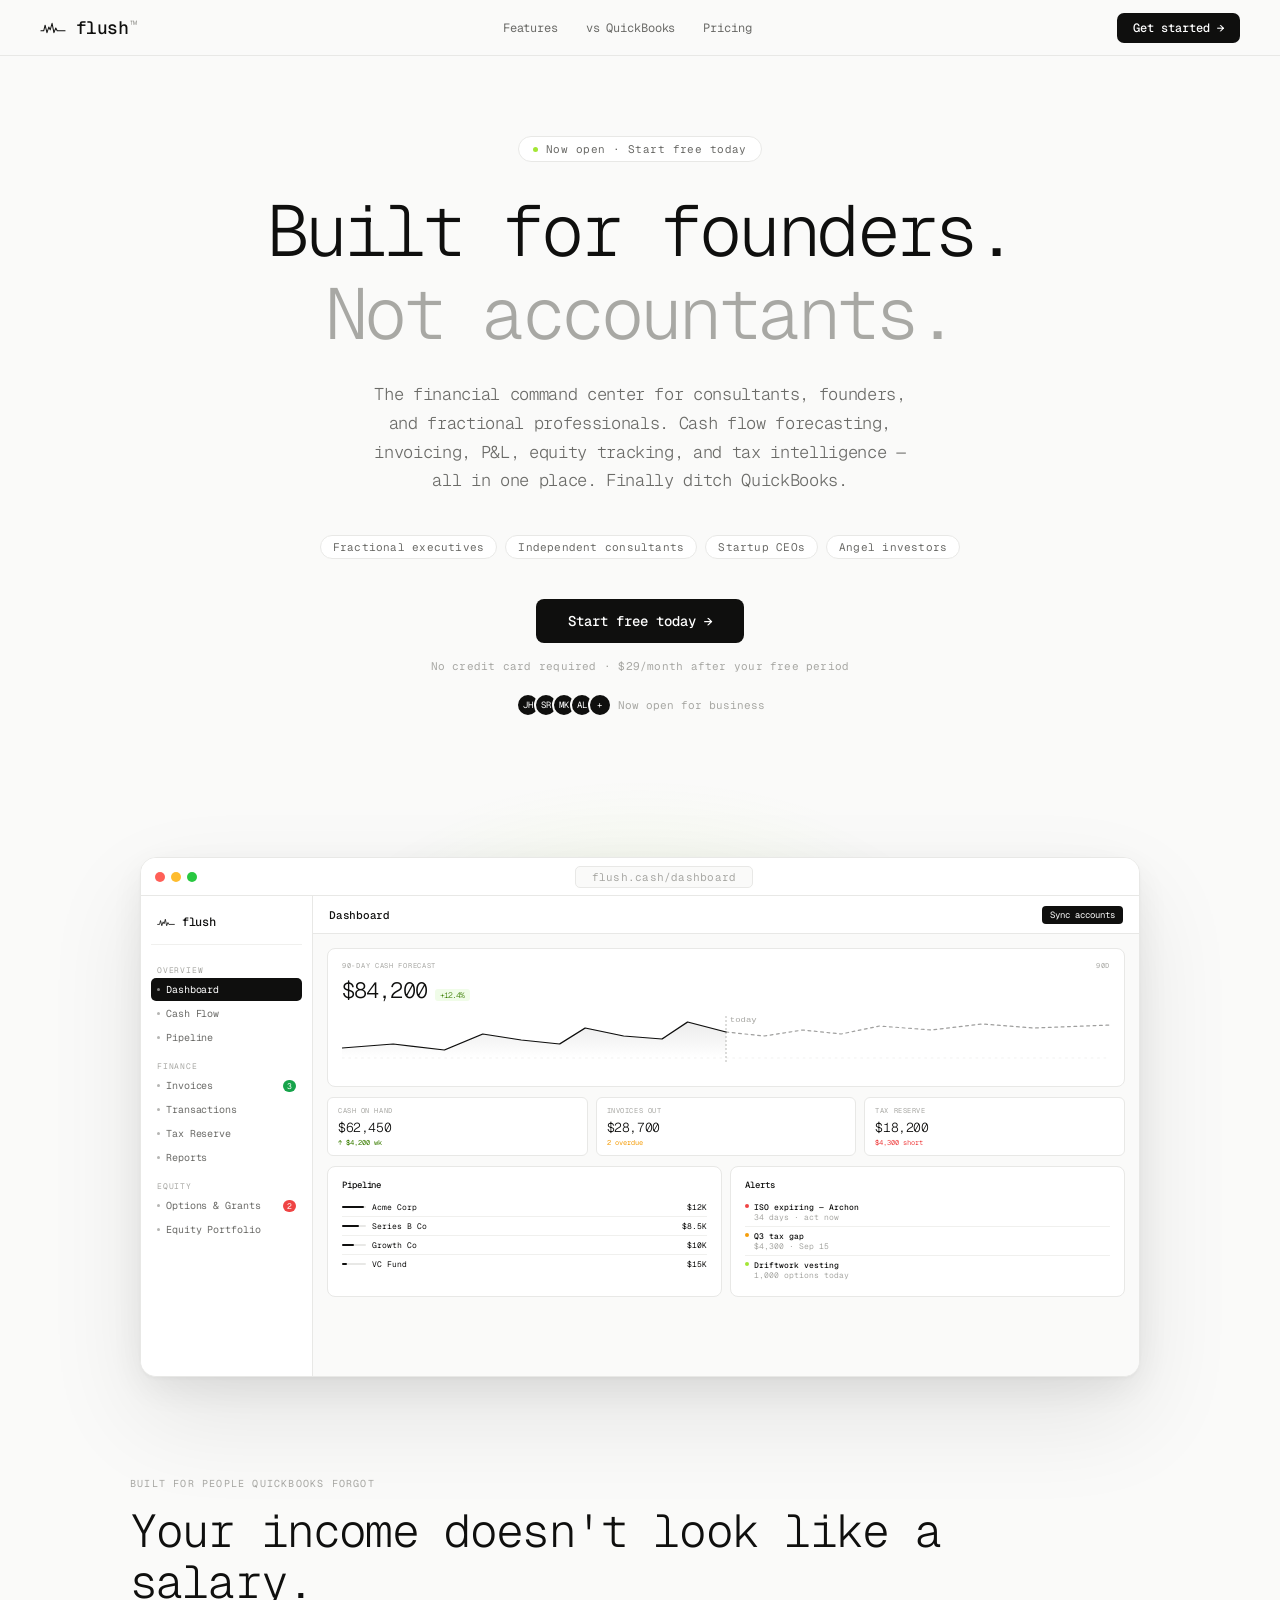
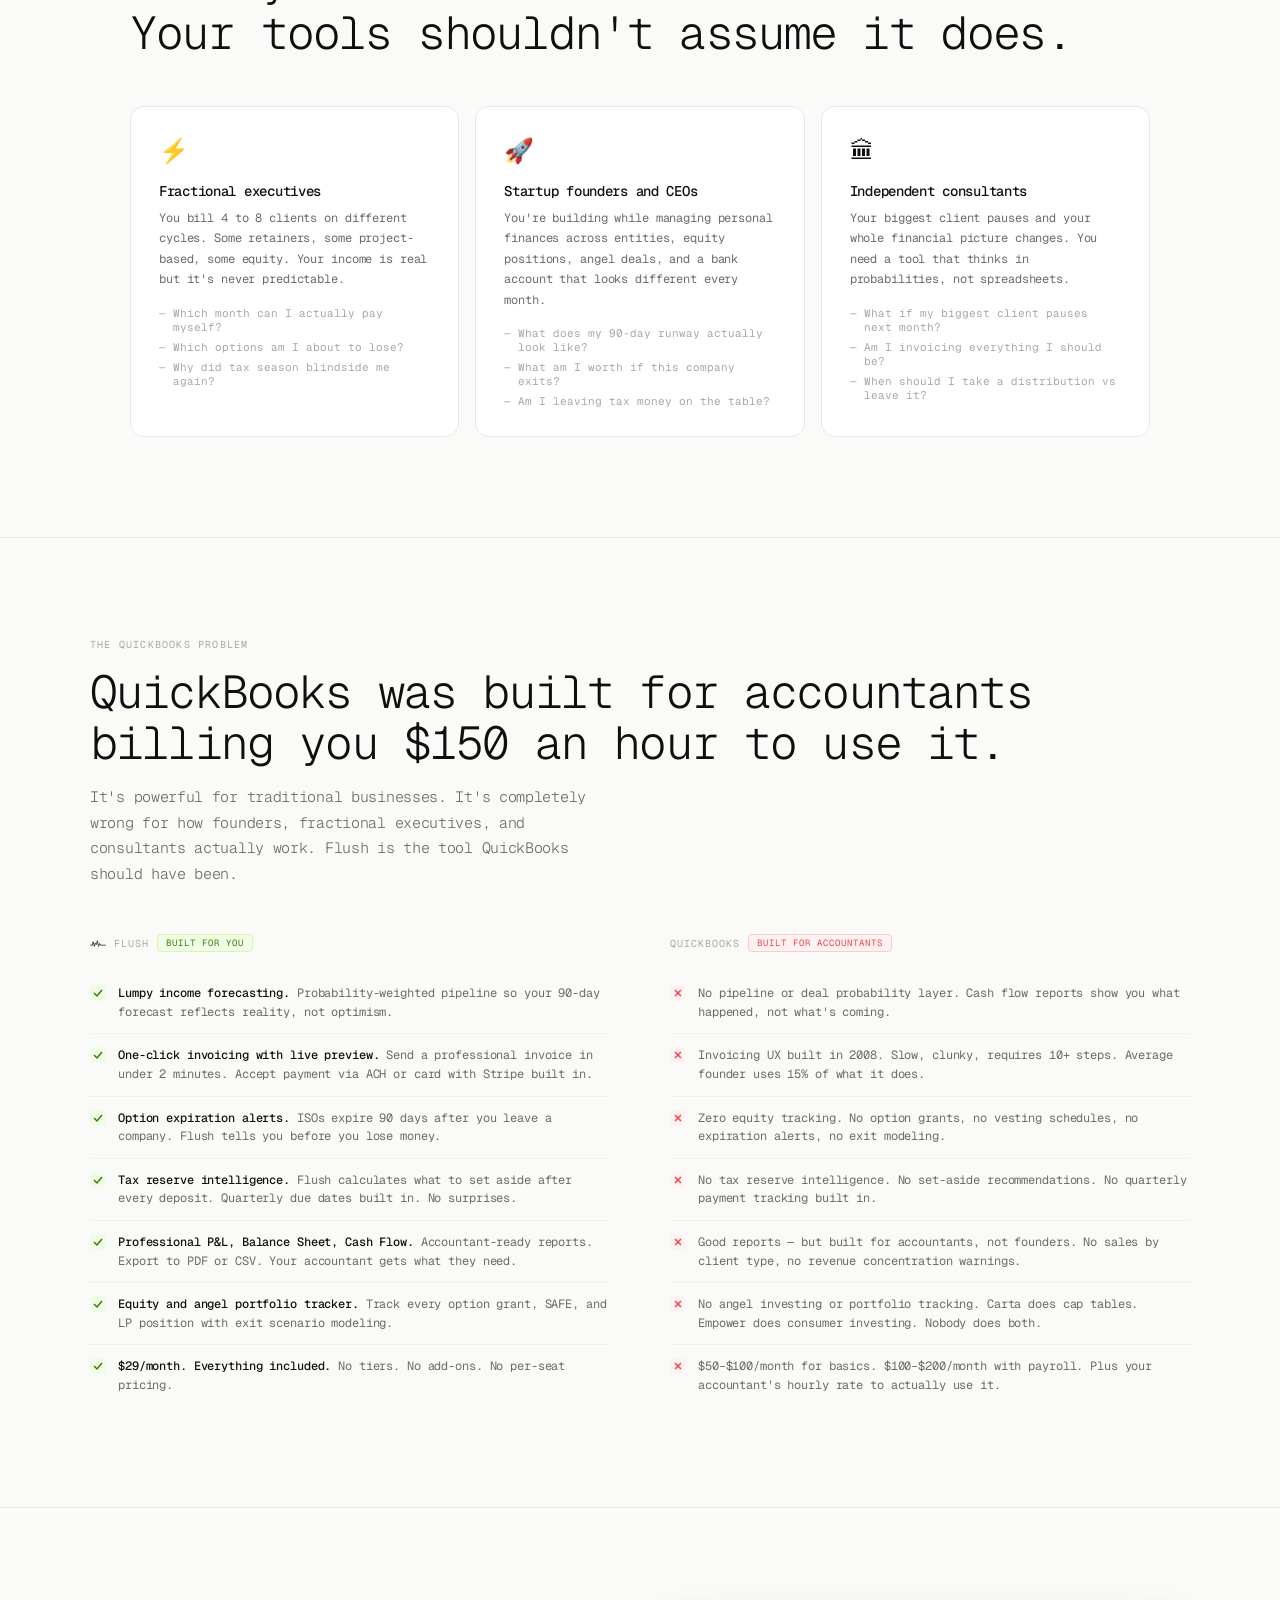
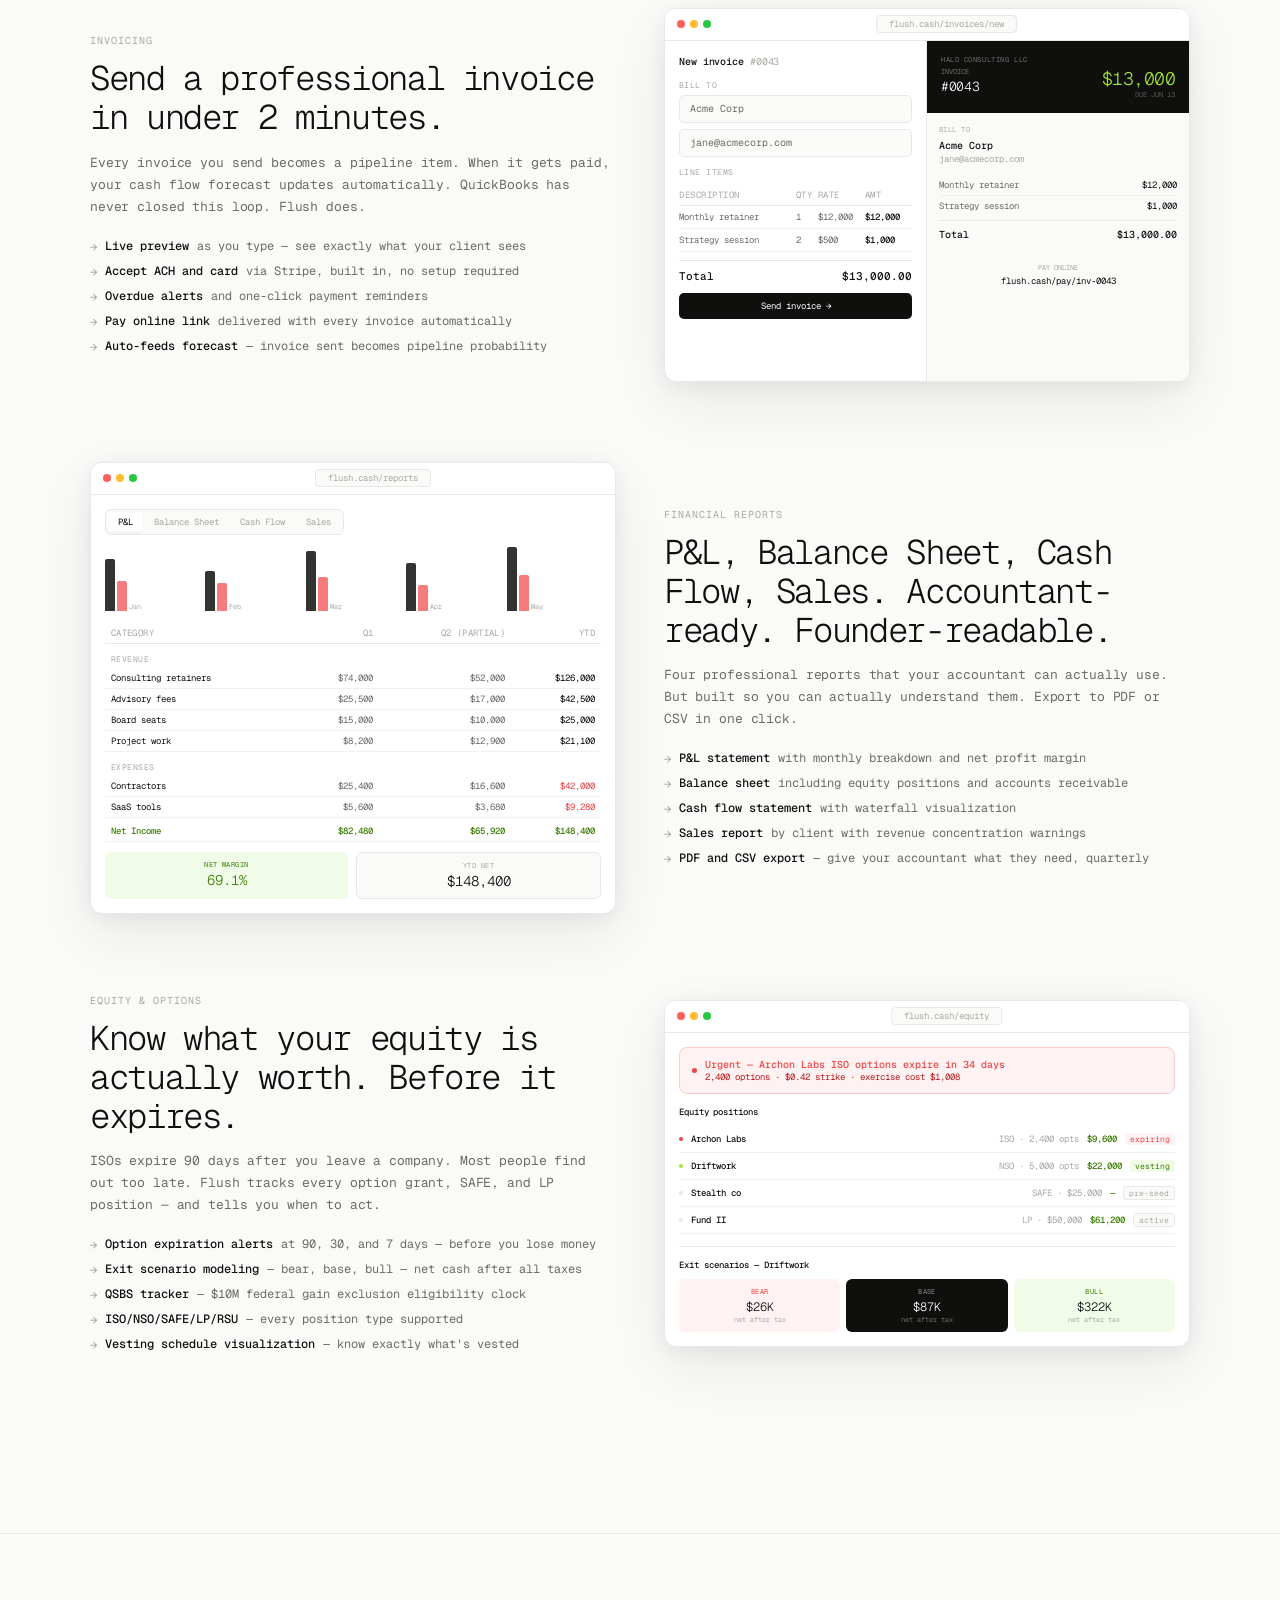
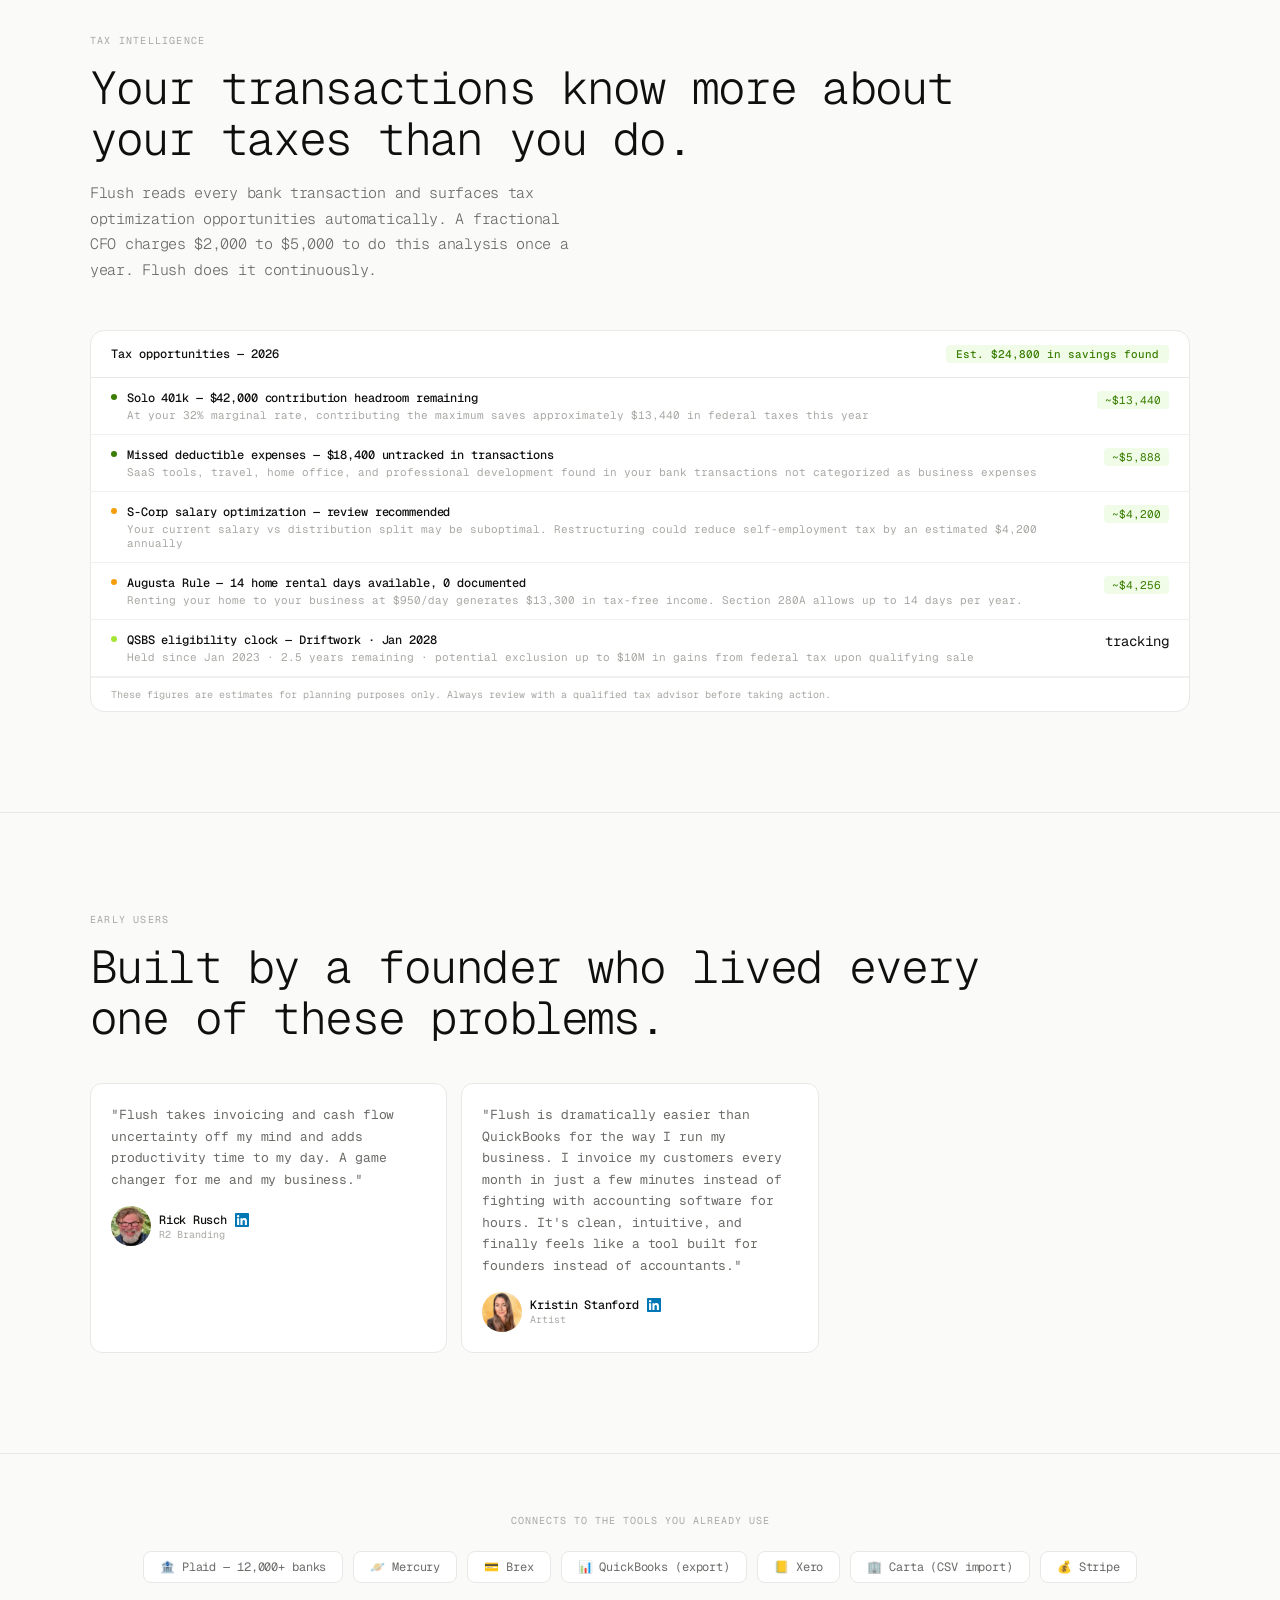
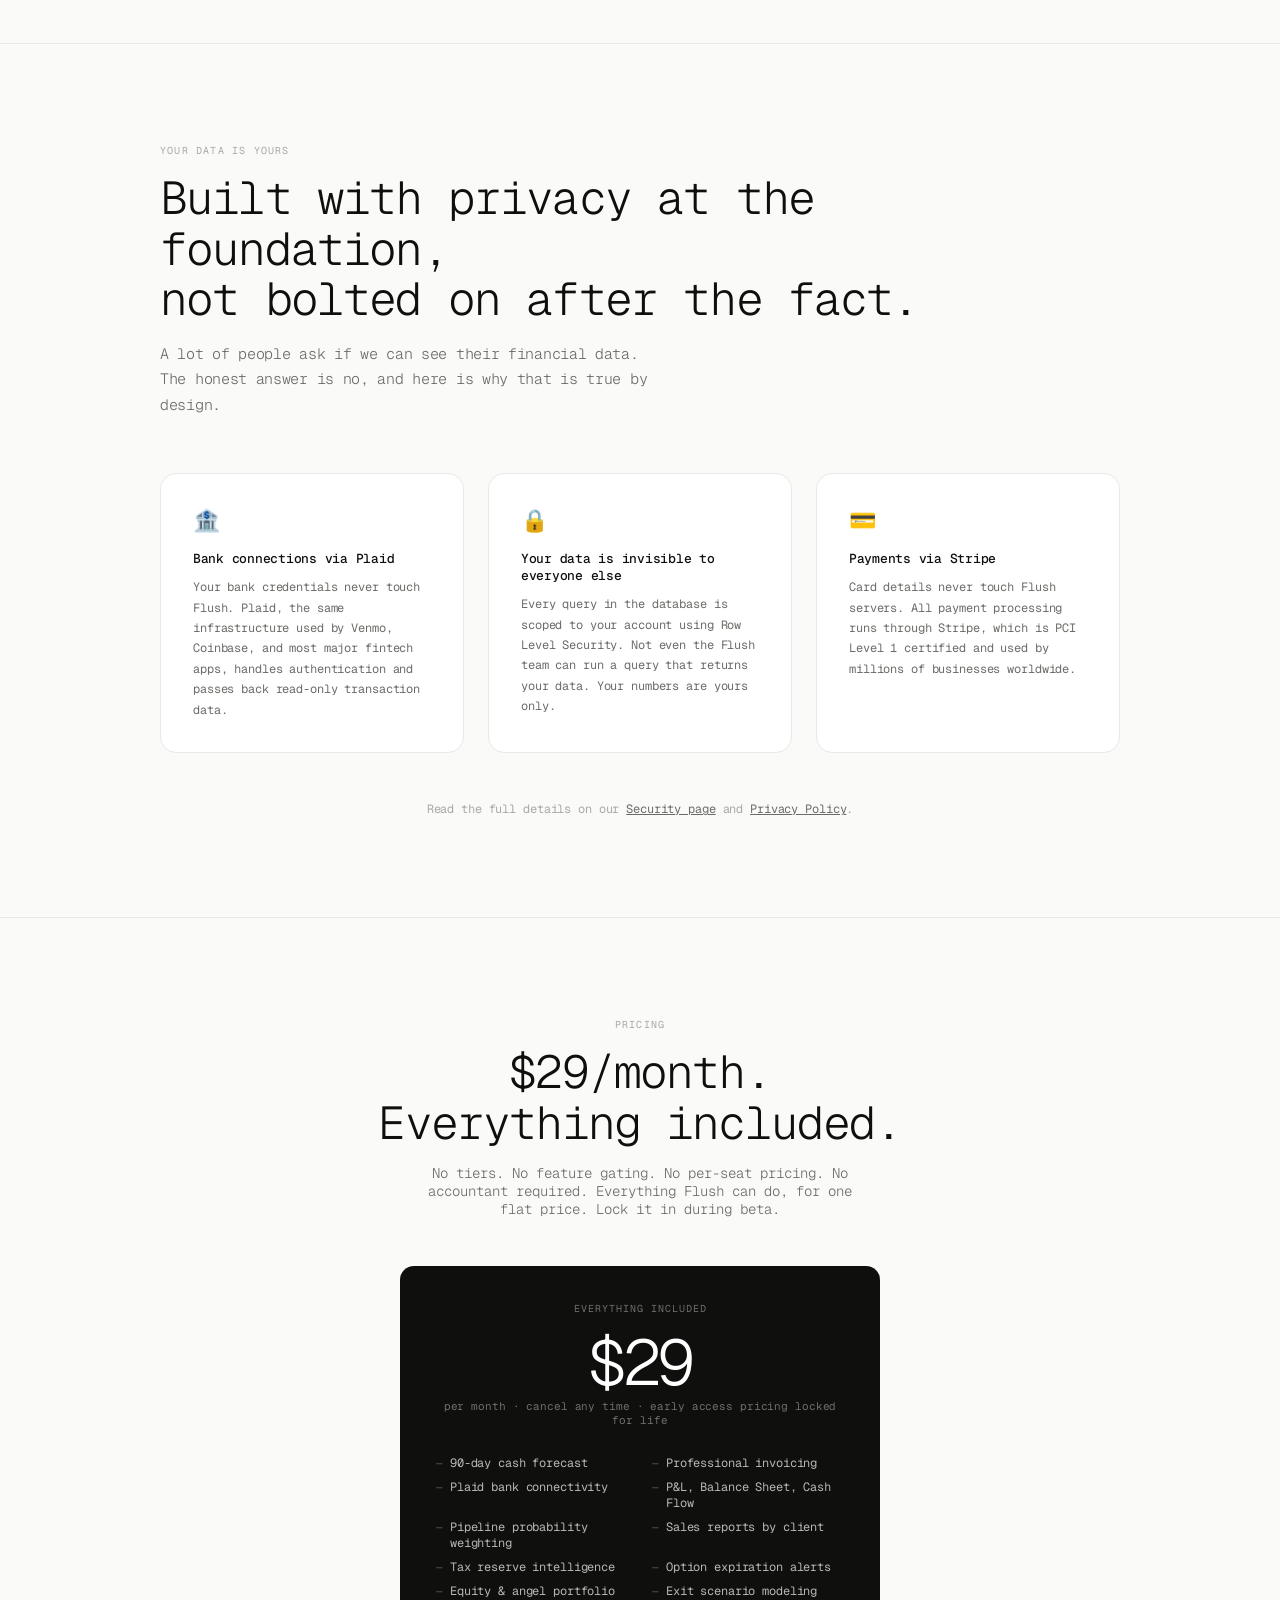
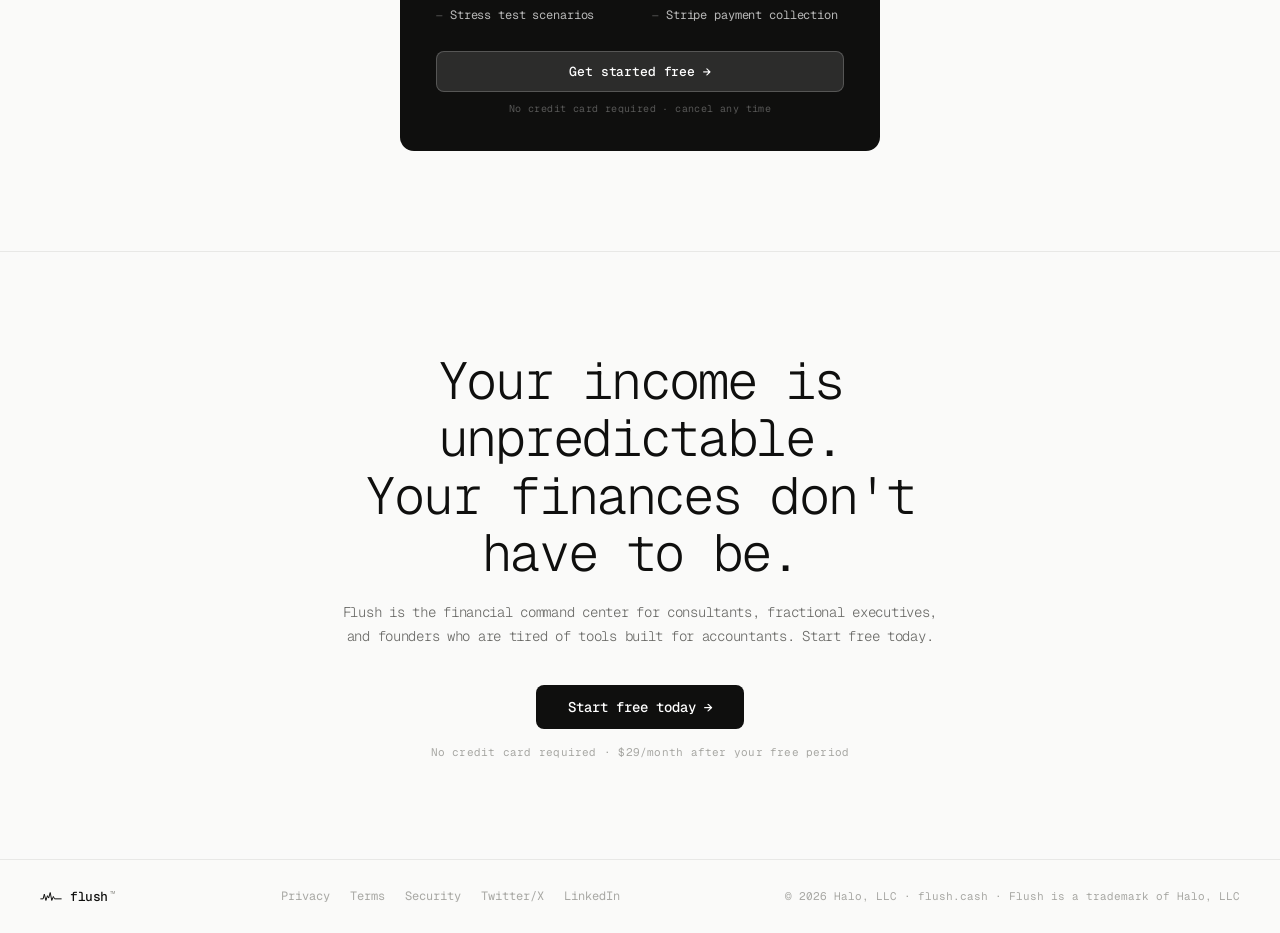
==== index.html @ 2e1d02a7 "landing: add Kristin Stanford testimonial, remove duplicate Co-Authored-By: Claude Sonnet 4.6 <norep" ====
<!DOCTYPE html>
<html lang="en">
<head>
<meta charset="UTF-8">
<meta name="viewport" content="width=device-width, initial-scale=1.0">
<title>Flush — Built for founders. Not accountants.</title>
<meta name="description" content="The financial command center for consultants, founders, and fractional professionals with unpredictable income. Cash flow forecasting, invoicing, P&L, and equity tracking — all in one place. Finally ditch QuickBooks.">
<meta property="og:title" content="Flush — Built for founders. Not accountants.">
<meta property="og:description" content="Cash flow forecasting, invoicing, P&amp;L, equity tracking, and tax intelligence. Finally ditch QuickBooks. $29/month.">
<meta property="og:image" content="https://www.flush.cash/og-image.png">
<meta property="og:url" content="https://www.flush.cash">
<meta property="og:type" content="website">
<meta name="twitter:card" content="summary_large_image">
<meta name="twitter:title" content="Flush — Built for founders. Not accountants.">
<meta name="twitter:description" content="Cash flow forecasting, invoicing, P&amp;L, equity tracking, and tax intelligence. $29/month.">
<meta name="twitter:image" content="https://www.flush.cash/og-image.png">
<link rel="preconnect" href="https://fonts.googleapis.com">
<link href="https://fonts.googleapis.com/css2?family=Geist+Mono:wght@300;400;500;600&display=swap" rel="stylesheet">
<style>
*,*::before,*::after{margin:0;padding:0;box-sizing:border-box}
:root{
  --bg:#fafaf9;--surface:#fff;--border:#e8e8e6;--border-subtle:#f0f0ee;
  --text-primary:#0f0f0e;--text-secondary:#6b6b68;--text-tertiary:#a8a8a4;
  --accent:#a3e635;--accent-muted:#f0fce8;--red:#ef4444;--red-muted:#fef2f2;
  --amber:#f59e0b;--green:#16a34a;--green-muted:#f0fdf4;
  --mono:'Geist Mono','Courier New',monospace;
}
html{font-size:14px;scroll-behavior:smooth}
body{background:var(--bg);color:var(--text-primary);font-family:var(--mono);-webkit-font-smoothing:antialiased;overflow-x:hidden}

/* NAV */
nav{position:fixed;top:0;left:0;right:0;z-index:100;height:56px;background:rgba(250,250,249,0.9);backdrop-filter:blur(16px);border-bottom:1px solid var(--border);display:flex;align-items:center;justify-content:space-between;padding:0 40px}
.nav-logo{display:flex;align-items:center;gap:10px;text-decoration:none}
.nav-wordmark{font-size:18px;font-weight:500;letter-spacing:-0.03em;color:var(--text-primary)}
.nav-links{display:flex;align-items:center;gap:28px}
.nav-link{font-size:12px;color:var(--text-secondary);text-decoration:none;letter-spacing:-0.01em;transition:color 0.15s}
.nav-link:hover{color:var(--text-primary)}
.nav-cta{display:inline-flex;align-items:center;gap:6px;padding:7px 16px;border-radius:7px;font-size:12px;font-family:var(--mono);font-weight:500;background:var(--text-primary);color:#fff;text-decoration:none;transition:background 0.15s}
.nav-cta:hover{background:#2a2a28}

/* HERO */
.hero{padding:136px 40px 80px;max-width:1100px;margin:0 auto;text-align:center}
.hero-eyebrow{display:inline-flex;align-items:center;gap:8px;padding:5px 14px;border-radius:20px;border:1px solid var(--border);background:var(--surface);font-size:11px;color:var(--text-secondary);letter-spacing:0.04em;margin-bottom:32px;animation:fadeUp 0.5s ease both}
.eyebrow-dot{width:5px;height:5px;border-radius:50%;background:var(--accent);animation:pulse 2s infinite}
.hero-headline{font-size:clamp(40px,6.5vw,72px);font-weight:300;letter-spacing:-0.05em;line-height:1.04;margin-bottom:8px;animation:fadeUp 0.5s 0.08s ease both}
.hero-headline-2{font-size:clamp(40px,6.5vw,72px);font-weight:300;letter-spacing:-0.05em;line-height:1.04;margin-bottom:28px;color:var(--text-tertiary);animation:fadeUp 0.5s 0.12s ease both}
.hero-sub{font-size:17px;font-weight:300;color:var(--text-secondary);letter-spacing:-0.02em;line-height:1.7;max-width:560px;margin:0 auto 40px;animation:fadeUp 0.5s 0.18s ease both}
.hero-icp{display:flex;align-items:center;justify-content:center;gap:8px;margin-bottom:40px;animation:fadeUp 0.5s 0.22s ease both}
.icp-tag{padding:4px 12px;border-radius:20px;border:1px solid var(--border);font-size:11px;color:var(--text-secondary);background:var(--surface);letter-spacing:0.02em}

/* WAITLIST */
.waitlist-wrap{animation:fadeUp 0.5s 0.28s ease both}
.waitlist-form{display:flex;gap:8px;max-width:420px;margin:0 auto 12px}
.waitlist-input{flex:1;height:42px;padding:0 14px;border:1px solid var(--border);border-radius:8px;background:var(--surface);font-family:var(--mono);font-size:13px;color:var(--text-primary);outline:none;transition:border-color 0.15s;letter-spacing:-0.01em}
.waitlist-input::placeholder{color:var(--text-tertiary)}
.waitlist-input:focus{border-color:var(--text-primary)}
.waitlist-btn{height:42px;padding:0 20px;border-radius:8px;border:none;background:var(--text-primary);color:#fff;font-family:var(--mono);font-size:12px;font-weight:500;cursor:pointer;white-space:nowrap;transition:background 0.15s}
.waitlist-btn:hover{background:#2a2a28}
.waitlist-btn.success{background:var(--green)}
.waitlist-note{font-size:11px;color:var(--text-tertiary);text-align:center;letter-spacing:0.02em}
.social-proof{display:flex;align-items:center;justify-content:center;gap:6px;margin-top:20px;font-size:11px;color:var(--text-tertiary)}
.sp-avatars{display:flex}
.sp-avatar{width:24px;height:24px;border-radius:50%;background:var(--text-primary);color:#fff;font-size:9px;display:flex;align-items:center;justify-content:center;border:2px solid var(--bg);margin-left:-6px;letter-spacing:0}
.sp-avatar:first-child{margin-left:0}

@keyframes pulse{0%,100%{opacity:1}50%{opacity:0.4}}
@keyframes fadeUp{from{opacity:0;transform:translateY(10px)}to{opacity:1;transform:translateY(0)}}

/* SCREENSHOT FRAME */
.screenshot-wrap{max-width:1080px;margin:60px auto 0;padding:0 40px;animation:fadeUp 0.6s 0.35s ease both;position:relative}
.screenshot-glow{position:absolute;top:-80px;left:50%;transform:translateX(-50%);width:700px;height:400px;background:radial-gradient(ellipse,rgba(163,230,53,0.10) 0%,transparent 70%);pointer-events:none;z-index:0}
.screenshot-frame{background:var(--surface);border:1px solid var(--border);border-radius:16px;overflow:hidden;box-shadow:0 2px 4px rgba(0,0,0,0.04),0 12px 40px rgba(0,0,0,0.07),0 40px 100px rgba(0,0,0,0.09);position:relative;z-index:1}
.browser-bar{height:38px;background:var(--surface);border-bottom:1px solid var(--border);display:flex;align-items:center;padding:0 14px;gap:6px}
.browser-dot{width:10px;height:10px;border-radius:50%}
.browser-url{margin:0 auto;font-size:11px;color:var(--text-tertiary);background:var(--bg);border:1px solid var(--border);border-radius:5px;padding:3px 16px;letter-spacing:0.02em}

/* MINI APP inside screenshot */
.mini-app{display:flex;height:480px;overflow:hidden}
.mini-sidebar{width:172px;border-right:1px solid var(--border);background:var(--surface);padding:14px 10px;flex-shrink:0}
.ms-logo{display:flex;align-items:center;gap:7px;padding:4px 6px;margin-bottom:14px;border-bottom:1px solid var(--border-subtle);padding-bottom:14px}
.ms-logo-name{font-size:12px;font-weight:500;letter-spacing:-0.03em}
.ms-section{font-size:8px;letter-spacing:0.1em;text-transform:uppercase;color:var(--text-tertiary);padding:6px 6px 3px;margin-top:6px}
.ms-nav{display:flex;align-items:center;gap:6px;padding:5px 6px;border-radius:5px;font-size:10px;color:var(--text-secondary);margin-bottom:1px;letter-spacing:-0.01em;cursor:pointer}
.ms-nav.active{background:var(--text-primary);color:#fff}
.ms-nav-dot{width:3px;height:3px;border-radius:50%;background:currentColor;opacity:0.5;flex-shrink:0}
.ms-badge{margin-left:auto;background:var(--red);color:#fff;font-size:8px;padding:1px 4px;border-radius:8px}
.ms-badge.g{background:var(--green)}
.mini-main{flex:1;background:var(--bg);overflow:hidden}
.ms-topbar{height:38px;background:var(--surface);border-bottom:1px solid var(--border);display:flex;align-items:center;justify-content:space-between;padding:0 16px}
.ms-page-title{font-size:11px;font-weight:500;letter-spacing:-0.02em}
.ms-btn{font-size:9px;padding:3px 8px;border-radius:4px;background:var(--text-primary);color:#fff;font-family:var(--mono);border:none;cursor:pointer}
.ms-content{padding:14px}
.ms-card{background:var(--surface);border:1px solid var(--border);border-radius:8px;padding:12px 14px;margin-bottom:10px}
.ms-label{font-size:7px;letter-spacing:0.1em;text-transform:uppercase;color:var(--text-tertiary);margin-bottom:6px;display:flex;justify-content:space-between;align-items:center}
.ms-amount{font-size:22px;font-weight:300;letter-spacing:-0.04em;margin-bottom:10px;display:flex;align-items:baseline;gap:8px}
.ms-delta{font-size:8px;padding:1px 5px;border-radius:3px;background:var(--accent-muted);color:#3a7d00}
.ms-grid3{display:grid;grid-template-columns:repeat(3,1fr);gap:8px;margin-bottom:10px}
.ms-stat{background:var(--surface);border:1px solid var(--border);border-radius:6px;padding:8px 10px}
.ms-stat-lbl{font-size:7px;letter-spacing:0.08em;text-transform:uppercase;color:var(--text-tertiary);margin-bottom:4px}
.ms-stat-val{font-size:13px;font-weight:300;letter-spacing:-0.03em}
.ms-stat-meta{font-size:7px;color:var(--text-tertiary);margin-top:2px}
.ms-stat-meta.up{color:#3a7d00}
.ms-stat-meta.down{color:var(--red)}
.ms-stat-meta.warn{color:var(--amber)}
.ms-grid2{display:grid;grid-template-columns:1fr 1fr;gap:8px}
.ms-pipeline-item{display:flex;align-items:center;gap:6px;padding:4px 0;border-bottom:1px solid var(--border-subtle);font-size:8px}
.ms-pipeline-item:last-child{border-bottom:none}
.ms-prob{width:24px;height:2px;background:var(--border);border-radius:1px;flex-shrink:0}
.ms-prob-fill{height:100%;border-radius:1px;background:var(--text-primary)}
.ms-alert-item{display:flex;align-items:flex-start;gap:5px;padding:4px 0;border-bottom:1px solid var(--border-subtle);font-size:8px}
.ms-alert-item:last-child{border-bottom:none}
.ms-alert-dot{width:4px;height:4px;border-radius:50%;margin-top:2px;flex-shrink:0}

/* SECTION BLOCKS */
section{padding:100px 40px;max-width:1100px;margin:0 auto}
.section-eyebrow{font-size:10px;letter-spacing:0.12em;text-transform:uppercase;color:var(--text-tertiary);margin-bottom:16px}
.section-headline{font-size:clamp(28px,4vw,46px);font-weight:300;letter-spacing:-0.04em;line-height:1.1;margin-bottom:16px}
.section-body{font-size:15px;font-weight:300;color:var(--text-secondary);letter-spacing:-0.02em;line-height:1.7;max-width:500px}

/* DIVIDER */
hr{border:none;border-top:1px solid var(--border)}

/* WHO IT'S FOR */
.icp-grid{display:grid;grid-template-columns:repeat(3,1fr);gap:16px;margin-top:48px}
.icp-card{background:var(--surface);border:1px solid var(--border);border-radius:14px;padding:28px}
.icp-emoji{font-size:24px;margin-bottom:16px}
.icp-title{font-size:14px;font-weight:500;letter-spacing:-0.02em;margin-bottom:8px}
.icp-body{font-size:12px;color:var(--text-secondary);line-height:1.7;letter-spacing:-0.01em}
.icp-pains{margin-top:16px;display:flex;flex-direction:column;gap:6px}
.icp-pain{display:flex;align-items:flex-start;gap:7px;font-size:11px;color:var(--text-tertiary)}
.icp-pain::before{content:'—';color:var(--text-tertiary);flex-shrink:0}

/* QUICKBOOKS TEARDOWN */
.qb-section{border-top:1px solid var(--border);padding:100px 40px}
.qb-inner{max-width:1100px;margin:0 auto}
.qb-grid{display:grid;grid-template-columns:1fr 1fr;gap:60px;align-items:start;margin-top:48px}
.qb-col-label{font-size:10px;letter-spacing:0.1em;text-transform:uppercase;color:var(--text-tertiary);margin-bottom:20px;display:flex;align-items:center;gap:8px}
.qb-col-label .pill{padding:2px 8px;border-radius:4px;font-size:9px}
.qb-row{display:flex;align-items:flex-start;gap:12px;padding:12px 0;border-bottom:1px solid var(--border-subtle)}
.qb-row:last-child{border-bottom:none}
.qb-check{width:16px;height:16px;border-radius:4px;display:flex;align-items:center;justify-content:center;flex-shrink:0;margin-top:1px}
.qb-check.yes{background:var(--accent-muted);color:#3a7d00}
.qb-check.no{background:var(--red-muted);color:var(--red)}
.qb-text{font-size:12px;color:var(--text-secondary);line-height:1.55;letter-spacing:-0.01em}
.qb-text strong{color:var(--text-primary);font-weight:500}

/* FEATURE SCREENSHOTS */
.feature-section{border-top:1px solid var(--border);padding:100px 40px}
.feature-inner{max-width:1100px;margin:0 auto}
.feature-block{display:grid;grid-template-columns:1fr 1fr;gap:48px;align-items:center;margin-bottom:80px}
.feature-block.reverse{direction:rtl}
.feature-block.reverse>*{direction:ltr}
.feature-text .eyebrow{font-size:10px;letter-spacing:0.1em;text-transform:uppercase;color:var(--text-tertiary);margin-bottom:12px}
.feature-text h3{font-size:clamp(22px,3vw,34px);font-weight:300;letter-spacing:-0.04em;line-height:1.15;margin-bottom:14px}
.feature-text p{font-size:13px;color:var(--text-secondary);line-height:1.7;letter-spacing:-0.01em;margin-bottom:20px}
.feature-bullets{display:flex;flex-direction:column;gap:8px}
.feature-bullet{display:flex;align-items:flex-start;gap:8px;font-size:12px;color:var(--text-secondary)}
.feature-bullet::before{content:'→';color:var(--text-tertiary);flex-shrink:0;margin-top:1px}
.feature-bullet strong{color:var(--text-primary);font-weight:500}

/* Mini screen renders */
.mini-screen{background:var(--surface);border:1px solid var(--border);border-radius:12px;overflow:hidden;box-shadow:0 4px 20px rgba(0,0,0,0.06),0 20px 60px rgba(0,0,0,0.07)}
.mini-screen-bar{height:32px;background:var(--surface);border-bottom:1px solid var(--border);display:flex;align-items:center;padding:0 12px;gap:5px}
.mini-screen-dot{width:8px;height:8px;border-radius:50%}
.mini-screen-url{margin:0 auto;font-size:9px;color:var(--text-tertiary);background:var(--bg);border:1px solid var(--border);border-radius:4px;padding:2px 12px}

/* Invoice mini */
.inv-preview{padding:16px}
.inv-header-mini{background:var(--text-primary);border-radius:8px;padding:16px;color:#fff;margin-bottom:14px}
.inv-form-mini{display:flex;flex-direction:column;gap:8px}
.inv-field-mini{height:28px;background:var(--bg);border:1px solid var(--border);border-radius:5px;padding:0 10px;font-size:10px;color:var(--text-secondary);display:flex;align-items:center}
.inv-table-mini{width:100%;border-collapse:collapse;font-size:9px;margin-top:8px}
.inv-table-mini th{color:var(--text-tertiary);text-align:left;padding:4px 0;border-bottom:1px solid var(--border);letter-spacing:0.06em;text-transform:uppercase;font-weight:400}
.inv-table-mini td{padding:5px 0;border-bottom:1px solid var(--border-subtle);color:var(--text-secondary)}
.inv-total-mini{display:flex;justify-content:space-between;font-size:11px;font-weight:500;padding-top:8px;margin-top:8px;border-top:1px solid var(--border)}

/* Report mini */
.report-mini{padding:14px}
.report-tabs-mini{display:flex;gap:1px;background:var(--bg);border-radius:6px;padding:2px;margin-bottom:12px;width:fit-content;border:1px solid var(--border)}
.rt-mini{font-size:9px;padding:4px 10px;border-radius:4px;cursor:pointer;font-family:var(--mono);color:var(--text-tertiary);border:none;background:none}
.rt-mini.active{background:var(--surface);color:var(--text-primary);box-shadow:0 1px 2px rgba(0,0,0,0.06)}
.pl-mini-table{width:100%;border-collapse:collapse;font-size:9px}
.pl-mini-table th{color:var(--text-tertiary);text-align:right;padding:4px 6px;border-bottom:1px solid var(--border);font-weight:400;letter-spacing:0.04em;text-transform:uppercase}
.pl-mini-table th:first-child{text-align:left}
.pl-mini-table td{padding:4px 6px;border-bottom:1px solid var(--border-subtle);text-align:right;color:var(--text-secondary)}
.pl-mini-table td:first-child{text-align:left;color:var(--text-primary)}
.pl-mini-table .section-r td{font-size:8px;text-transform:uppercase;letter-spacing:0.06em;color:var(--text-tertiary);padding-top:10px;border-bottom:none}
.pl-mini-table .total-r td{font-weight:500;border-top:1px solid var(--border);color:#3a7d00;padding-top:7px}
.bar-mini-wrap{height:64px;display:flex;align-items:flex-end;gap:6px;margin-bottom:12px}
.bar-mini-group{flex:1;display:flex;gap:2px;align-items:flex-end}
.bar-mini{border-radius:2px 2px 0 0;width:10px}
.bar-mini-lbl{font-size:7px;color:var(--text-tertiary);text-align:center;margin-top:3px}

/* Equity mini */
.equity-mini{padding:14px}
.eq-position{display:flex;align-items:center;gap:8px;padding:7px 0;border-bottom:1px solid var(--border-subtle);font-size:9px}
.eq-position:last-child{border-bottom:none}
.eq-dot{width:4px;height:4px;border-radius:50%;flex-shrink:0}
.eq-name{flex:1;color:var(--text-primary);font-weight:500}
.eq-type{color:var(--text-tertiary)}
.eq-value{color:#3a7d00;font-weight:500}
.eq-status{margin-left:auto}
.eq-tag{font-size:8px;padding:1px 5px;border-radius:3px}
.eq-tag-red{background:var(--red-muted);color:var(--red)}
.eq-tag-green{background:var(--accent-muted);color:#3a7d00}
.eq-tag-grey{background:var(--bg);color:var(--text-tertiary);border:1px solid var(--border)}

/* ALERT SECTION */
.alerts-demo{background:var(--surface);border:1px solid var(--border);border-radius:14px;overflow:hidden;margin-top:48px}
.alerts-header{padding:14px 20px;border-bottom:1px solid var(--border);display:flex;justify-content:space-between;align-items:center;font-size:12px;font-weight:500}
.alert-demo-item{display:flex;align-items:flex-start;gap:10px;padding:12px 20px;border-bottom:1px solid var(--border-subtle);transition:background 0.1s}
.alert-demo-item:hover{background:var(--bg)}
.alert-demo-item:last-child{border-bottom:none}
.alert-ind{width:6px;height:6px;border-radius:50%;margin-top:4px;flex-shrink:0}
.alert-demo-body{flex:1}
.alert-demo-title{font-size:12px;font-weight:500;color:var(--text-primary);margin-bottom:2px;letter-spacing:-0.01em}
.alert-demo-sub{font-size:11px;color:var(--text-tertiary)}
.alert-demo-time{font-size:10px;color:var(--text-tertiary);flex-shrink:0;margin-top:2px}
.alert-savings{font-size:11px;padding:2px 8px;border-radius:4px;background:var(--accent-muted);color:#3a7d00;flex-shrink:0;margin-top:1px}

/* SOCIAL PROOF */
.testimonials-grid{display:grid;grid-template-columns:repeat(3,1fr);gap:14px;margin-top:40px}
.testimonial{background:var(--surface);border:1px solid var(--border);border-radius:12px;padding:20px}
.t-quote{font-size:13px;color:var(--text-secondary);line-height:1.65;letter-spacing:-0.01em;margin-bottom:16px}
.t-author{display:flex;align-items:center;gap:8px}
.t-avatar{width:28px;height:28px;border-radius:50%;background:var(--text-primary);color:#fff;font-size:10px;display:flex;align-items:center;justify-content:center;flex-shrink:0}
.t-name{font-size:12px;font-weight:500;color:var(--text-primary);letter-spacing:-0.02em}
.t-role{font-size:10px;color:var(--text-tertiary)}

/* PRICING */
.pricing-card{background:var(--text-primary);color:#fff;border-radius:14px;padding:36px;max-width:480px;margin:48px auto 0;text-align:center}
.pricing-tier-lbl{font-size:10px;letter-spacing:0.1em;text-transform:uppercase;color:rgba(255,255,255,0.4);margin-bottom:16px}
.pricing-price-big{font-size:64px;font-weight:300;letter-spacing:-0.05em;line-height:1;margin-bottom:4px}
.pricing-period{font-size:11px;color:rgba(255,255,255,0.4);margin-bottom:28px;letter-spacing:-0.01em}
.pricing-features-grid{display:grid;grid-template-columns:1fr 1fr;gap:8px 24px;text-align:left;margin-bottom:28px}
.pricing-feature{display:flex;align-items:flex-start;gap:7px;font-size:12px;color:rgba(255,255,255,0.7);letter-spacing:-0.01em}
.pricing-feature::before{content:'—';color:rgba(255,255,255,0.3);flex-shrink:0;font-size:11px;margin-top:1px}
.pricing-cta{display:block;padding:11px;border-radius:8px;background:rgba(255,255,255,0.12);border:1px solid rgba(255,255,255,0.2);color:#fff;font-family:var(--mono);font-size:13px;font-weight:500;text-decoration:none;text-align:center;cursor:pointer;transition:background 0.15s;letter-spacing:-0.01em}
.pricing-cta:hover{background:rgba(255,255,255,0.2)}
.pricing-note{font-size:10px;color:rgba(255,255,255,0.3);margin-top:10px;letter-spacing:0.04em}

/* INTEGRATIONS */
.integrations-wrap{border-top:1px solid var(--border);padding:60px 40px}
.integrations-inner{max-width:1100px;margin:0 auto;text-align:center}
.int-label{font-size:10px;letter-spacing:0.1em;text-transform:uppercase;color:var(--text-tertiary);margin-bottom:24px}
.int-row{display:flex;align-items:center;justify-content:center;gap:10px;flex-wrap:wrap}
.int-chip{display:inline-flex;align-items:center;gap:7px;padding:7px 16px;border-radius:8px;border:1px solid var(--border);background:var(--surface);font-size:12px;color:var(--text-secondary);letter-spacing:-0.01em}

/* CTA BOTTOM */
.cta-section{border-top:1px solid var(--border);padding:100px 40px;text-align:center}
.cta-inner{max-width:600px;margin:0 auto}
.cta-headline{font-size:clamp(30px,5vw,52px);font-weight:300;letter-spacing:-0.04em;line-height:1.1;margin-bottom:20px}
.cta-sub{font-size:14px;font-weight:300;color:var(--text-secondary);letter-spacing:-0.02em;line-height:1.7;margin-bottom:36px}

/* FOOTER */
footer{border-top:1px solid var(--border);padding:28px 40px;display:flex;align-items:center;justify-content:space-between}
.footer-logo{display:flex;align-items:center;gap:8px;text-decoration:none}
.footer-wordmark{font-size:13px;font-weight:500;letter-spacing:-0.03em;color:var(--text-primary)}
.footer-links{display:flex;gap:20px}
.footer-link{font-size:12px;color:var(--text-tertiary);text-decoration:none;transition:color 0.15s}
.footer-link:hover{color:var(--text-primary)}
.footer-copy{font-size:11px;color:var(--text-tertiary)}

/* SCROLL REVEAL */
.reveal{opacity:1;transform:none;transition:opacity 0.5s ease,transform 0.5s ease}
.reveal.visible{opacity:1;transform:none}

/* ==========================================
   MOBILE RESPONSIVE
   ========================================== */
@media (max-width: 768px) {
  html { font-size: 13px; }

  /* Nav */
  nav { padding: 0 20px; }
  .nav-links { display: none; }
  .nav-cta { padding: 6px 12px; font-size: 11px; }

  /* Hero */
  .hero { padding: 100px 24px 60px; }
  .hero-headline { font-size: clamp(32px, 10vw, 48px); }
  .hero-headline-2 { font-size: clamp(32px, 10vw, 48px); }
  .hero-sub { font-size: 15px; }
  .hero-icp { flex-wrap: wrap; gap: 6px; }

  /* Waitlist */
  .waitlist-form { flex-direction: column; gap: 8px; max-width: 100%; }
  .waitlist-input { width: 100%; }
  .waitlist-btn { width: 100%; height: 44px; }

  /* Screenshot */
  .screenshot-wrap { padding: 0 16px; margin-top: 40px; }
  .mini-app { height: 360px; }
  .mini-sidebar { width: 120px; }
  .ms-section { display: none; }
  .ms-nav { font-size: 9px; padding: 4px; }
  .ms-grid2 { grid-template-columns: 1fr; }
  .ms-grid3 { grid-template-columns: 1fr 1fr; }

  /* Sections */
  section { padding: 60px 24px; }

  /* ICP grid */
  .icp-grid { grid-template-columns: 1fr; gap: 12px; margin-top: 32px; }

  /* QB teardown */
  .qb-section { padding: 60px 24px; }
  .qb-grid { grid-template-columns: 1fr; gap: 32px; }

  /* Feature sections */
  .feature-section { padding: 60px 24px; }
  .feature-block { grid-template-columns: 1fr; gap: 32px; }
  .feature-block.reverse { direction: ltr; }
  .feature-block.reverse > * { direction: ltr; }

  /* Mini screens */
  .mini-screen { max-width: 100%; }

  /* Invoice mini - stack vertically on mobile */
  .mini-screen [style*="grid-template-columns:1fr 1fr"] {
    display: flex !important;
    flex-direction: column !important;
    height: auto !important;
  }

  /* Tax intelligence */
  .alerts-demo { margin-top: 24px; }
  .alert-demo-item { flex-wrap: wrap; gap: 8px; }
  .alert-savings { margin-top: 0; }

  /* Testimonials */
  .testimonials-grid { grid-template-columns: 1fr; gap: 12px; }

  /* Integrations */
  .integrations-wrap { padding: 40px 24px; }
  .int-row { gap: 8px; }
  .int-chip { font-size: 11px; padding: 5px 10px; }

  /* Pricing */
  .pricing-card { padding: 28px 20px; margin-top: 32px; }
  .pricing-price-big { font-size: 48px; }
  .pricing-features-grid { grid-template-columns: 1fr; gap: 6px; }

  /* CTA */
  .cta-section { padding: 60px 24px; }
  .cta-headline { font-size: clamp(26px, 8vw, 40px); }

  /* Footer */
  footer { flex-direction: column; gap: 16px; text-align: center; padding: 24px; }
  .footer-links { flex-wrap: wrap; justify-content: center; gap: 12px; }
}

@media (max-width: 480px) {
  .hero-headline { font-size: 36px; }
  .hero-headline-2 { font-size: 36px; }
  .ms-grid3 { grid-template-columns: 1fr; }
  .mini-sidebar { width: 100px; }
  .ms-nav span:not(.ms-nav-dot) { display: none; }
  .qb-col-label .pill { display: none; }
}
@media (max-width: 768px) { .trust-grid { grid-template-columns: 1fr !important; } }
</style>
</head>
<body>

<!-- NAV -->
<nav>
  <a class="nav-logo" href="#">
    <svg width="26" height="18" viewBox="0 0 56 32" fill="none">
      <path d="M2 22 L8 22 L11 10 L15 26 L19 14 L22 20 L26 6 L30 26 L34 16 L37 22 L54 22" stroke="#0f0f0e" stroke-width="2.2" stroke-linecap="round" stroke-linejoin="round"/>
    </svg>
    <span class="nav-wordmark">flush<sup style="font-size:0.65em;font-weight:400;letter-spacing:0;color:var(--text-tertiary);margin-left:2px;line-height:1;position:relative;top:2px;">™</sup></span>
  </a>
  <div class="nav-links">
    <a href="#features" class="nav-link">Features</a>
    <a href="#quickbooks" class="nav-link">vs QuickBooks</a>
    <a href="#pricing" class="nav-link">Pricing</a>
  </div>
  <a href="https://app.flush.cash" class="nav-cta">Get started →</a>
</nav>

<!-- HERO -->
<div class="hero">
  <div class="hero-eyebrow">
    <div class="eyebrow-dot"></div>
    Now open · Start free today
  </div>
  <h1 class="hero-headline">Built for founders.</h1>
  <h1 class="hero-headline-2">Not accountants.</h1>
  <p class="hero-sub">The financial command center for consultants, founders, and fractional professionals. Cash flow forecasting, invoicing, P&L, equity tracking, and tax intelligence — all in one place. Finally ditch QuickBooks.</p>
  <div class="hero-icp">
    <span class="icp-tag">Fractional executives</span>
    <span class="icp-tag">Independent consultants</span>
    <span class="icp-tag">Startup CEOs</span>
    <span class="icp-tag">Angel investors</span>
  </div>
  <div class="waitlist-wrap" id="waitlist">
    <a href="https://app.flush.cash" class="waitlist-btn" style="display:inline-block;height:auto;padding:13px 32px;text-decoration:none;font-size:14px;border-radius:8px;margin-bottom:16px;">Start free today →</a>
    <p class="waitlist-note">No credit card required · $29/month after your free period</p>
    <div class="social-proof">
      <div class="sp-avatars">
        <div class="sp-avatar">JH</div>
        <div class="sp-avatar">SR</div>
        <div class="sp-avatar">MK</div>
        <div class="sp-avatar">AL</div>
        <div class="sp-avatar">+</div>
      </div>
      <span>Now open for business</span>
    </div>
  </div>
</div>

<!-- HERO SCREENSHOT -->
<div class="screenshot-wrap">
  <div class="screenshot-glow"></div>
  <div class="screenshot-frame">
    <div class="browser-bar">
      <div class="browser-dot" style="background:#ff5f57"></div>
      <div class="browser-dot" style="background:#febc2e"></div>
      <div class="browser-dot" style="background:#28c840"></div>
      <div class="browser-url">flush.cash/dashboard</div>
    </div>
    <div class="mini-app">
      <!-- Sidebar -->
      <div class="mini-sidebar">
        <div class="ms-logo">
          <svg width="18" height="13" viewBox="0 0 56 32" fill="none"><path d="M2 22 L8 22 L11 10 L15 26 L19 14 L22 20 L26 6 L30 26 L34 16 L37 22 L54 22" stroke="#0f0f0e" stroke-width="2.5" stroke-linecap="round" stroke-linejoin="round"/></svg>
          <span class="ms-logo-name">flush</span>
        </div>
        <div class="ms-section">Overview</div>
        <div class="ms-nav active"><div class="ms-nav-dot"></div>Dashboard</div>
        <div class="ms-nav"><div class="ms-nav-dot"></div>Cash Flow</div>
        <div class="ms-nav"><div class="ms-nav-dot"></div>Pipeline</div>
        <div class="ms-section">Finance</div>
        <div class="ms-nav"><div class="ms-nav-dot"></div>Invoices<span class="ms-badge g">3</span></div>
        <div class="ms-nav"><div class="ms-nav-dot"></div>Transactions</div>
        <div class="ms-nav"><div class="ms-nav-dot"></div>Tax Reserve</div>
        <div class="ms-nav"><div class="ms-nav-dot"></div>Reports</div>
        <div class="ms-section">Equity</div>
        <div class="ms-nav"><div class="ms-nav-dot"></div>Options &amp; Grants<span class="ms-badge">2</span></div>
        <div class="ms-nav"><div class="ms-nav-dot"></div>Equity Portfolio</div>
      </div>
      <!-- Main -->
      <div class="mini-main">
        <div class="ms-topbar">
          <span class="ms-page-title">Dashboard</span>
          <button class="ms-btn">Sync accounts</button>
        </div>
        <div class="ms-content">
          <div class="ms-card">
            <div class="ms-label">90-day cash forecast<span style="font-size:7px;color:var(--text-tertiary)">90d</span></div>
            <div class="ms-amount">$84,200<span class="ms-delta">+12.4%</span></div>
            <svg width="100%" height="56" viewBox="0 0 600 56" preserveAspectRatio="none">
              <defs><linearGradient id="mg" x1="0" y1="0" x2="0" y2="1"><stop offset="0%" stop-color="#0f0f0e" stop-opacity="0.08"/><stop offset="100%" stop-color="#0f0f0e" stop-opacity="0"/></linearGradient></defs>
              <line x1="0" y1="44" x2="600" y2="44" stroke="var(--border)" stroke-width="0.5" stroke-dasharray="2 3"/>
              <path d="M0 34 L40 30 L80 36 L110 20 L140 26 L170 30 L190 14 L220 22 L250 25 L270 8 L300 18 L300 44 L0 44Z" fill="url(#mg)"/>
              <path d="M0 34 L40 30 L80 36 L110 20 L140 26 L170 30 L190 14 L220 22 L250 25 L270 8 L300 18" fill="none" stroke="#0f0f0e" stroke-width="1.2" stroke-linecap="round" stroke-linejoin="round"/>
              <line x1="300" y1="2" x2="300" y2="48" stroke="var(--text-tertiary)" stroke-width="0.7" stroke-dasharray="2 2"/>
              <text x="303" y="8" font-family="monospace" font-size="7" fill="var(--text-tertiary)">today</text>
              <path d="M300 18 L330 22 L360 16 L390 20 L420 12 L460 16 L500 10 L540 14 L600 11" fill="none" stroke="#0f0f0e" stroke-width="1.2" stroke-linecap="round" stroke-linejoin="round" stroke-dasharray="2 3" opacity="0.4"/>
            </svg>
          </div>
          <div class="ms-grid3">
            <div class="ms-stat"><div class="ms-stat-lbl">Cash on hand</div><div class="ms-stat-val">$62,450</div><div class="ms-stat-meta up">↑ $4,200 wk</div></div>
            <div class="ms-stat"><div class="ms-stat-lbl">Invoices out</div><div class="ms-stat-val">$28,700</div><div class="ms-stat-meta warn">2 overdue</div></div>
            <div class="ms-stat"><div class="ms-stat-lbl">Tax reserve</div><div class="ms-stat-val">$18,200</div><div class="ms-stat-meta down">$4,300 short</div></div>
          </div>
          <div class="ms-grid2">
            <div class="ms-card" style="margin-bottom:0">
              <div style="font-size:9px;font-weight:500;margin-bottom:7px;letter-spacing:-0.01em;">Pipeline</div>
              <div class="ms-pipeline-item"><div class="ms-prob"><div class="ms-prob-fill" style="width:90%"></div></div><span style="flex:1;color:var(--text-primary)">Acme Corp</span><span>$12K</span></div>
              <div class="ms-pipeline-item"><div class="ms-prob"><div class="ms-prob-fill" style="width:70%"></div></div><span style="flex:1;color:var(--text-primary)">Series B Co</span><span>$8.5K</span></div>
              <div class="ms-pipeline-item"><div class="ms-prob"><div class="ms-prob-fill" style="width:50%"></div></div><span style="flex:1;color:var(--text-primary)">Growth Co</span><span>$10K</span></div>
              <div class="ms-pipeline-item"><div class="ms-prob"><div class="ms-prob-fill" style="width:20%"></div></div><span style="flex:1;color:var(--text-primary)">VC Fund</span><span>$15K</span></div>
            </div>
            <div class="ms-card" style="margin-bottom:0">
              <div style="font-size:9px;font-weight:500;margin-bottom:7px;letter-spacing:-0.01em;">Alerts</div>
              <div class="ms-alert-item"><div class="ms-alert-dot" style="background:var(--red)"></div><div><div style="color:var(--text-primary);font-weight:500">ISO expiring — Archon</div><div style="color:var(--text-tertiary)">34 days · act now</div></div></div>
              <div class="ms-alert-item"><div class="ms-alert-dot" style="background:var(--amber)"></div><div><div style="color:var(--text-primary);font-weight:500">Q3 tax gap</div><div style="color:var(--text-tertiary)">$4,300 · Sep 15</div></div></div>
              <div class="ms-alert-item"><div class="ms-alert-dot" style="background:var(--accent)"></div><div><div style="color:var(--text-primary);font-weight:500">Driftwork vesting</div><div style="color:var(--text-tertiary)">1,000 options today</div></div></div>
            </div>
          </div>
        </div>
      </div>
    </div>
  </div>
</div>

<!-- WHO IT'S FOR -->
<section id="features">
  <div class="section-eyebrow reveal">Built for people QuickBooks forgot</div>
  <h2 class="section-headline reveal">Your income doesn't look like a salary.<br>Your tools shouldn't assume it does.</h2>
  <div class="icp-grid reveal">
    <div class="icp-card">
      <div class="icp-emoji">⚡</div>
      <div class="icp-title">Fractional executives</div>
      <p class="icp-body">You bill 4 to 8 clients on different cycles. Some retainers, some project-based, some equity. Your income is real but it's never predictable.</p>
      <div class="icp-pains">
        <div class="icp-pain">Which month can I actually pay myself?</div>
        <div class="icp-pain">Which options am I about to lose?</div>
        <div class="icp-pain">Why did tax season blindside me again?</div>
      </div>
    </div>
    <div class="icp-card">
      <div class="icp-emoji">🚀</div>
      <div class="icp-title">Startup founders and CEOs</div>
      <p class="icp-body">You're building while managing personal finances across entities, equity positions, angel deals, and a bank account that looks different every month.</p>
      <div class="icp-pains">
        <div class="icp-pain">What does my 90-day runway actually look like?</div>
        <div class="icp-pain">What am I worth if this company exits?</div>
        <div class="icp-pain">Am I leaving tax money on the table?</div>
      </div>
    </div>
    <div class="icp-card">
      <div class="icp-emoji">🏛</div>
      <div class="icp-title">Independent consultants</div>
      <p class="icp-body">Your biggest client pauses and your whole financial picture changes. You need a tool that thinks in probabilities, not spreadsheets.</p>
      <div class="icp-pains">
        <div class="icp-pain">What if my biggest client pauses next month?</div>
        <div class="icp-pain">Am I invoicing everything I should be?</div>
        <div class="icp-pain">When should I take a distribution vs leave it?</div>
      </div>
    </div>
  </div>
</section>

<!-- QB TEARDOWN -->
<div class="qb-section" id="quickbooks">
  <div class="qb-inner">
    <div class="section-eyebrow reveal">The QuickBooks problem</div>
    <h2 class="section-headline reveal">QuickBooks was built for accountants<br>billing you $150 an hour to use it.</h2>
    <p class="section-body reveal" style="margin-bottom:0;">It's powerful for traditional businesses. It's completely wrong for how founders, fractional executives, and consultants actually work. Flush is the tool QuickBooks should have been.</p>

    <div class="qb-grid reveal">
      <!-- Flush column -->
      <div>
        <div class="qb-col-label">
          <svg width="16" height="11" viewBox="0 0 56 32" fill="none"><path d="M2 22 L8 22 L11 10 L15 26 L19 14 L22 20 L26 6 L30 26 L34 16 L37 22 L54 22" stroke="#0f0f0e" stroke-width="2.5" stroke-linecap="round" stroke-linejoin="round"/></svg>
          flush
          <span class="pill tag-green" style="background:var(--accent-muted);color:#3a7d00;border:1px solid #d9f99d">Built for you</span>
        </div>
        <div class="qb-row"><div class="qb-check yes"><svg width="10" height="10" viewBox="0 0 10 10" fill="none" stroke="#3a7d00" stroke-width="1.5"><polyline points="1,5 4,8 9,2"/></svg></div><div class="qb-text"><strong>Lumpy income forecasting.</strong> Probability-weighted pipeline so your 90-day forecast reflects reality, not optimism.</div></div>
        <div class="qb-row"><div class="qb-check yes"><svg width="10" height="10" viewBox="0 0 10 10" fill="none" stroke="#3a7d00" stroke-width="1.5"><polyline points="1,5 4,8 9,2"/></svg></div><div class="qb-text"><strong>One-click invoicing with live preview.</strong> Send a professional invoice in under 2 minutes. Accept payment via ACH or card with Stripe built in.</div></div>
        <div class="qb-row"><div class="qb-check yes"><svg width="10" height="10" viewBox="0 0 10 10" fill="none" stroke="#3a7d00" stroke-width="1.5"><polyline points="1,5 4,8 9,2"/></svg></div><div class="qb-text"><strong>Option expiration alerts.</strong> ISOs expire 90 days after you leave a company. Flush tells you before you lose money.</div></div>
        <div class="qb-row"><div class="qb-check yes"><svg width="10" height="10" viewBox="0 0 10 10" fill="none" stroke="#3a7d00" stroke-width="1.5"><polyline points="1,5 4,8 9,2"/></svg></div><div class="qb-text"><strong>Tax reserve intelligence.</strong> Flush calculates what to set aside after every deposit. Quarterly due dates built in. No surprises.</div></div>
        <div class="qb-row"><div class="qb-check yes"><svg width="10" height="10" viewBox="0 0 10 10" fill="none" stroke="#3a7d00" stroke-width="1.5"><polyline points="1,5 4,8 9,2"/></svg></div><div class="qb-text"><strong>Professional P&L, Balance Sheet, Cash Flow.</strong> Accountant-ready reports. Export to PDF or CSV. Your accountant gets what they need.</div></div>
        <div class="qb-row"><div class="qb-check yes"><svg width="10" height="10" viewBox="0 0 10 10" fill="none" stroke="#3a7d00" stroke-width="1.5"><polyline points="1,5 4,8 9,2"/></svg></div><div class="qb-text"><strong>Equity and angel portfolio tracker.</strong> Track every option grant, SAFE, and LP position with exit scenario modeling.</div></div>
        <div class="qb-row"><div class="qb-check yes"><svg width="10" height="10" viewBox="0 0 10 10" fill="none" stroke="#3a7d00" stroke-width="1.5"><polyline points="1,5 4,8 9,2"/></svg></div><div class="qb-text"><strong>$29/month. Everything included.</strong> No tiers. No add-ons. No per-seat pricing.</div></div>
      </div>

      <!-- QuickBooks column -->
      <div>
        <div class="qb-col-label">
          QuickBooks
          <span class="pill" style="background:var(--red-muted);color:var(--red);border:1px solid #fecaca;padding:2px 8px;border-radius:4px;font-size:9px">Built for accountants</span>
        </div>
        <div class="qb-row"><div class="qb-check no"><svg width="10" height="10" viewBox="0 0 10 10" fill="none" stroke="var(--red)" stroke-width="1.5"><line x1="2" y1="2" x2="8" y2="8"/><line x1="8" y1="2" x2="2" y2="8"/></svg></div><div class="qb-text">No pipeline or deal probability layer. Cash flow reports show you what happened, not what's coming.</div></div>
        <div class="qb-row"><div class="qb-check no"><svg width="10" height="10" viewBox="0 0 10 10" fill="none" stroke="var(--red)" stroke-width="1.5"><line x1="2" y1="2" x2="8" y2="8"/><line x1="8" y1="2" x2="2" y2="8"/></svg></div><div class="qb-text">Invoicing UX built in 2008. Slow, clunky, requires 10+ steps. Average founder uses 15% of what it does.</div></div>
        <div class="qb-row"><div class="qb-check no"><svg width="10" height="10" viewBox="0 0 10 10" fill="none" stroke="var(--red)" stroke-width="1.5"><line x1="2" y1="2" x2="8" y2="8"/><line x1="8" y1="2" x2="2" y2="8"/></svg></div><div class="qb-text">Zero equity tracking. No option grants, no vesting schedules, no expiration alerts, no exit modeling.</div></div>
        <div class="qb-row"><div class="qb-check no"><svg width="10" height="10" viewBox="0 0 10 10" fill="none" stroke="var(--red)" stroke-width="1.5"><line x1="2" y1="2" x2="8" y2="8"/><line x1="8" y1="2" x2="2" y2="8"/></svg></div><div class="qb-text">No tax reserve intelligence. No set-aside recommendations. No quarterly payment tracking built in.</div></div>
        <div class="qb-row"><div class="qb-check no"><svg width="10" height="10" viewBox="0 0 10 10" fill="none" stroke="var(--red)" stroke-width="1.5"><line x1="2" y1="2" x2="8" y2="8"/><line x1="8" y1="2" x2="2" y2="8"/></svg></div><div class="qb-text">Good reports — but built for accountants, not founders. No sales by client type, no revenue concentration warnings.</div></div>
        <div class="qb-row"><div class="qb-check no"><svg width="10" height="10" viewBox="0 0 10 10" fill="none" stroke="var(--red)" stroke-width="1.5"><line x1="2" y1="2" x2="8" y2="8"/><line x1="8" y1="2" x2="2" y2="8"/></svg></div><div class="qb-text">No angel investing or portfolio tracking. Carta does cap tables. Empower does consumer investing. Nobody does both.</div></div>
        <div class="qb-row"><div class="qb-check no"><svg width="10" height="10" viewBox="0 0 10 10" fill="none" stroke="var(--red)" stroke-width="1.5"><line x1="2" y1="2" x2="8" y2="8"/><line x1="8" y1="2" x2="2" y2="8"/></svg></div><div class="qb-text">$50–$100/month for basics. $100–$200/month with payroll. Plus your accountant's hourly rate to actually use it.</div></div>
      </div>
    </div>
  </div>
</div>

<!-- FEATURE SCREENSHOTS -->
<div class="feature-section">
  <div class="feature-inner">

    <!-- INVOICING -->
    <div class="feature-block reveal">
      <div class="feature-text">
        <div class="eyebrow">Invoicing</div>
        <h3>Send a professional invoice in under 2 minutes.</h3>
        <p>Every invoice you send becomes a pipeline item. When it gets paid, your cash flow forecast updates automatically. QuickBooks has never closed this loop. Flush does.</p>
        <div class="feature-bullets">
          <div class="feature-bullet"><strong>Live preview</strong> as you type — see exactly what your client sees</div>
          <div class="feature-bullet"><strong>Accept ACH and card</strong> via Stripe, built in, no setup required</div>
          <div class="feature-bullet"><strong>Overdue alerts</strong> and one-click payment reminders</div>
          <div class="feature-bullet"><strong>Pay online link</strong> delivered with every invoice automatically</div>
          <div class="feature-bullet"><strong>Auto-feeds forecast</strong> — invoice sent becomes pipeline probability</div>
        </div>
      </div>
      <div>
        <div class="mini-screen">
          <div class="mini-screen-bar">
            <div class="mini-screen-dot" style="background:#ff5f57"></div>
            <div class="mini-screen-dot" style="background:#febc2e"></div>
            <div class="mini-screen-dot" style="background:#28c840"></div>
            <div class="mini-screen-url">flush.cash/invoices/new</div>
          </div>
          <div style="display:grid;grid-template-columns:1fr 1fr;gap:0;height:340px;">
            <!-- Form side -->
            <div style="padding:14px;border-right:1px solid var(--border);overflow:hidden;">
              <div style="font-size:10px;font-weight:500;margin-bottom:12px;letter-spacing:-0.01em;">New invoice <span style="color:var(--text-tertiary);font-weight:400">#0043</span></div>
              <div style="font-size:8px;color:var(--text-tertiary);letter-spacing:0.06em;text-transform:uppercase;margin-bottom:5px">Bill to</div>
              <div class="inv-field-mini" style="margin-bottom:6px;">Acme Corp</div>
              <div class="inv-field-mini" style="margin-bottom:10px;">jane@acmecorp.com</div>
              <div style="font-size:8px;color:var(--text-tertiary);letter-spacing:0.06em;text-transform:uppercase;margin-bottom:5px">Line items</div>
              <table class="inv-table-mini">
                <thead><tr><th style="width:50%">Description</th><th>Qty</th><th>Rate</th><th>Amt</th></tr></thead>
                <tbody>
                  <tr><td>Monthly retainer</td><td>1</td><td>$12,000</td><td style="color:var(--text-primary);font-weight:500;">$12,000</td></tr>
                  <tr><td>Strategy session</td><td>2</td><td>$500</td><td style="color:var(--text-primary);font-weight:500;">$1,000</td></tr>
                </tbody>
              </table>
              <div class="inv-total-mini">
                <span>Total</span><span style="color:var(--text-primary)">$13,000.00</span>
              </div>
              <div style="margin-top:10px;display:flex;gap:6px;">
                <div style="flex:1;height:26px;background:var(--text-primary);border-radius:5px;display:flex;align-items:center;justify-content:center;font-size:9px;color:#fff;font-family:var(--mono);">Send invoice →</div>
              </div>
            </div>
            <!-- Preview side -->
            <div style="background:var(--bg);overflow:hidden;">
              <div style="background:var(--text-primary);padding:14px;color:#fff;">
                <div style="font-size:7px;color:rgba(255,255,255,0.4);letter-spacing:0.08em;text-transform:uppercase;margin-bottom:3px">HALO CONSULTING LLC</div>
                <div style="display:flex;justify-content:space-between;align-items:flex-start;">
                  <div>
                    <div style="font-size:7px;color:rgba(255,255,255,0.4);margin-bottom:2px">INVOICE</div>
                    <div style="font-size:13px;font-weight:300;letter-spacing:-0.02em">#0043</div>
                  </div>
                  <div style="text-align:right">
                    <div style="font-size:18px;font-weight:300;color:var(--accent);letter-spacing:-0.03em">$13,000</div>
                    <div style="font-size:7px;color:rgba(255,255,255,0.3)">DUE JUN 13</div>
                  </div>
                </div>
              </div>
              <div style="padding:12px;">
                <div style="font-size:7px;color:var(--text-tertiary);letter-spacing:0.06em;text-transform:uppercase;margin-bottom:5px">BILL TO</div>
                <div style="font-size:10px;font-weight:500;color:var(--text-primary);margin-bottom:1px">Acme Corp</div>
                <div style="font-size:9px;color:var(--text-tertiary);margin-bottom:10px">jane@acmecorp.com</div>
                <div style="font-size:9px;display:flex;justify-content:space-between;padding:4px 0;border-bottom:1px solid var(--border-subtle)"><span style="color:var(--text-secondary)">Monthly retainer</span><span>$12,000</span></div>
                <div style="font-size:9px;display:flex;justify-content:space-between;padding:4px 0"><span style="color:var(--text-secondary)">Strategy session</span><span>$1,000</span></div>
                <div style="display:flex;justify-content:space-between;padding:7px 0;border-top:1px solid var(--border);margin-top:4px;font-size:10px;font-weight:500"><span>Total</span><span>$13,000.00</span></div>
                <div style="margin-top:8px;background:var(--bg);border-radius:5px;padding:7px;text-align:center;">
                  <div style="font-size:7px;color:var(--text-tertiary);margin-bottom:3px">PAY ONLINE</div>
                  <div style="font-size:9px;color:var(--blue)">flush.cash/pay/inv-0043</div>
                </div>
              </div>
            </div>
          </div>
        </div>
      </div>
    </div>

    <!-- REPORTS -->
    <div class="feature-block reverse reveal">
      <div class="feature-text">
        <div class="eyebrow">Financial Reports</div>
        <h3>P&L, Balance Sheet, Cash Flow, Sales. Accountant-ready. Founder-readable.</h3>
        <p>Four professional reports that your accountant can actually use. But built so you can actually understand them. Export to PDF or CSV in one click.</p>
        <div class="feature-bullets">
          <div class="feature-bullet"><strong>P&L statement</strong> with monthly breakdown and net profit margin</div>
          <div class="feature-bullet"><strong>Balance sheet</strong> including equity positions and accounts receivable</div>
          <div class="feature-bullet"><strong>Cash flow statement</strong> with waterfall visualization</div>
          <div class="feature-bullet"><strong>Sales report</strong> by client with revenue concentration warnings</div>
          <div class="feature-bullet"><strong>PDF and CSV export</strong> — give your accountant what they need, quarterly</div>
        </div>
      </div>
      <div>
        <div class="mini-screen">
          <div class="mini-screen-bar">
            <div class="mini-screen-dot" style="background:#ff5f57"></div>
            <div class="mini-screen-dot" style="background:#febc2e"></div>
            <div class="mini-screen-dot" style="background:#28c840"></div>
            <div class="mini-screen-url">flush.cash/reports</div>
          </div>
          <div class="report-mini">
            <div class="report-tabs-mini">
              <button class="rt-mini active">P&L</button>
              <button class="rt-mini">Balance Sheet</button>
              <button class="rt-mini">Cash Flow</button>
              <button class="rt-mini">Sales</button>
            </div>
            <!-- Bar chart -->
            <div class="bar-mini-wrap">
              <div class="bar-mini-group"><div class="bar-mini" style="height:52px;background:var(--text-primary);opacity:0.85"></div><div class="bar-mini" style="height:30px;background:var(--red);opacity:0.7"></div><div class="bar-mini-lbl">Jan</div></div>
              <div class="bar-mini-group"><div class="bar-mini" style="height:40px;background:var(--text-primary);opacity:0.85"></div><div class="bar-mini" style="height:28px;background:var(--red);opacity:0.7"></div><div class="bar-mini-lbl">Feb</div></div>
              <div class="bar-mini-group"><div class="bar-mini" style="height:60px;background:var(--text-primary);opacity:0.85"></div><div class="bar-mini" style="height:34px;background:var(--red);opacity:0.7"></div><div class="bar-mini-lbl">Mar</div></div>
              <div class="bar-mini-group"><div class="bar-mini" style="height:48px;background:var(--text-primary);opacity:0.85"></div><div class="bar-mini" style="height:26px;background:var(--red);opacity:0.7"></div><div class="bar-mini-lbl">Apr</div></div>
              <div class="bar-mini-group"><div class="bar-mini" style="height:64px;background:var(--text-primary);opacity:0.85"></div><div class="bar-mini" style="height:36px;background:var(--red);opacity:0.7"></div><div class="bar-mini-lbl">May</div></div>
            </div>
            <table class="pl-mini-table">
              <thead><tr><th style="text-align:left">Category</th><th>Q1</th><th>Q2 (partial)</th><th>YTD</th></tr></thead>
              <tbody>
                <tr class="section-r"><td colspan="4">REVENUE</td></tr>
                <tr><td>Consulting retainers</td><td>$74,000</td><td>$52,000</td><td style="color:var(--text-primary)">$126,000</td></tr>
                <tr><td>Advisory fees</td><td>$25,500</td><td>$17,000</td><td style="color:var(--text-primary)">$42,500</td></tr>
                <tr><td>Board seats</td><td>$15,000</td><td>$10,000</td><td style="color:var(--text-primary)">$25,000</td></tr>
                <tr><td>Project work</td><td>$8,200</td><td>$12,900</td><td style="color:var(--text-primary)">$21,100</td></tr>
                <tr class="section-r"><td colspan="4">EXPENSES</td></tr>
                <tr><td>Contractors</td><td>$25,400</td><td>$16,600</td><td style="color:var(--red)">$42,000</td></tr>
                <tr><td>SaaS tools</td><td>$5,600</td><td>$3,680</td><td style="color:var(--red)">$9,280</td></tr>
                <tr class="total-r"><td>Net Income</td><td>$82,480</td><td>$65,920</td><td>$148,400</td></tr>
              </tbody>
            </table>
            <div style="display:flex;gap:8px;margin-top:10px;">
              <div style="flex:1;padding:8px;background:var(--accent-muted);border-radius:6px;text-align:center;">
                <div style="font-size:7px;color:#3a7d00;letter-spacing:0.06em;text-transform:uppercase;margin-bottom:2px">Net margin</div>
                <div style="font-size:14px;font-weight:300;color:#3a7d00">69.1%</div>
              </div>
              <div style="flex:1;padding:8px;background:var(--bg);border:1px solid var(--border);border-radius:6px;text-align:center;">
                <div style="font-size:7px;color:var(--text-tertiary);letter-spacing:0.06em;text-transform:uppercase;margin-bottom:2px">YTD Net</div>
                <div style="font-size:14px;font-weight:300;">$148,400</div>
              </div>
            </div>
          </div>
        </div>
      </div>
    </div>

    <!-- EQUITY -->
    <div class="feature-block reveal">
      <div class="feature-text">
        <div class="eyebrow">Equity &amp; Options</div>
        <h3>Know what your equity is actually worth. Before it expires.</h3>
        <p>ISOs expire 90 days after you leave a company. Most people find out too late. Flush tracks every option grant, SAFE, and LP position — and tells you when to act.</p>
        <div class="feature-bullets">
          <div class="feature-bullet"><strong>Option expiration alerts</strong> at 90, 30, and 7 days — before you lose money</div>
          <div class="feature-bullet"><strong>Exit scenario modeling</strong> — bear, base, bull — net cash after all taxes</div>
          <div class="feature-bullet"><strong>QSBS tracker</strong> — $10M federal gain exclusion eligibility clock</div>
          <div class="feature-bullet"><strong>ISO/NSO/SAFE/LP/RSU</strong> — every position type supported</div>
          <div class="feature-bullet"><strong>Vesting schedule visualization</strong> — know exactly what's vested</div>
        </div>
      </div>
      <div>
        <div class="mini-screen">
          <div class="mini-screen-bar">
            <div class="mini-screen-dot" style="background:#ff5f57"></div>
            <div class="mini-screen-dot" style="background:#febc2e"></div>
            <div class="mini-screen-dot" style="background:#28c840"></div>
            <div class="mini-screen-url">flush.cash/equity</div>
          </div>
          <div class="equity-mini">
            <!-- Urgent banner -->
            <div style="background:var(--red-muted);border:1px solid #fecaca;border-radius:8px;padding:10px 12px;margin-bottom:12px;display:flex;align-items:center;gap:8px;">
              <div style="width:5px;height:5px;border-radius:50%;background:var(--red);flex-shrink:0;animation:pulse 1.5s infinite;"></div>
              <div>
                <div style="font-size:10px;font-weight:500;color:var(--red)">Urgent — Archon Labs ISO options expire in 34 days</div>
                <div style="font-size:9px;color:#b91c1c">2,400 options · $0.42 strike · exercise cost $1,008</div>
              </div>
            </div>
            <!-- Positions -->
            <div style="font-size:9px;font-weight:500;margin-bottom:8px;letter-spacing:-0.01em;">Equity positions</div>
            <div class="eq-position">
              <div class="eq-dot" style="background:var(--red)"></div>
              <span class="eq-name">Archon Labs</span>
              <span class="eq-type">ISO · 2,400 opts</span>
              <span class="eq-value">$9,600</span>
              <span class="eq-status"><span class="eq-tag eq-tag-red">expiring</span></span>
            </div>
            <div class="eq-position">
              <div class="eq-dot" style="background:var(--accent)"></div>
              <span class="eq-name">Driftwork</span>
              <span class="eq-type">NSO · 5,000 opts</span>
              <span class="eq-value">$22,000</span>
              <span class="eq-status"><span class="eq-tag eq-tag-green">vesting</span></span>
            </div>
            <div class="eq-position">
              <div class="eq-dot" style="background:var(--border)"></div>
              <span class="eq-name">Stealth co</span>
              <span class="eq-type">SAFE · $25,000</span>
              <span class="eq-value">—</span>
              <span class="eq-status"><span class="eq-tag eq-tag-grey">pre-seed</span></span>
            </div>
            <div class="eq-position">
              <div class="eq-dot" style="background:var(--border)"></div>
              <span class="eq-name">Fund II</span>
              <span class="eq-type">LP · $50,000</span>
              <span class="eq-value">$61,200</span>
              <span class="eq-status"><span class="eq-tag eq-tag-grey">active</span></span>
            </div>
            <!-- Exit scenarios -->
            <div style="margin-top:12px;padding-top:12px;border-top:1px solid var(--border);">
              <div style="font-size:9px;font-weight:500;margin-bottom:8px">Exit scenarios — Driftwork</div>
              <div style="display:grid;grid-template-columns:repeat(3,1fr);gap:6px;">
                <div style="background:var(--red-muted);border-radius:6px;padding:8px;text-align:center;"><div style="font-size:7px;color:var(--red);letter-spacing:0.06em;text-transform:uppercase;margin-bottom:3px">Bear</div><div style="font-size:12px;font-weight:300;color:var(--text-primary)">$26K</div><div style="font-size:7px;color:var(--text-tertiary)">net after tax</div></div>
                <div style="background:var(--text-primary);border-radius:6px;padding:8px;text-align:center;"><div style="font-size:7px;color:rgba(255,255,255,0.5);letter-spacing:0.06em;text-transform:uppercase;margin-bottom:3px">Base</div><div style="font-size:12px;font-weight:300;color:#fff">$87K</div><div style="font-size:7px;color:rgba(255,255,255,0.4)">net after tax</div></div>
                <div style="background:var(--accent-muted);border-radius:6px;padding:8px;text-align:center;"><div style="font-size:7px;color:#3a7d00;letter-spacing:0.06em;text-transform:uppercase;margin-bottom:3px">Bull</div><div style="font-size:12px;font-weight:300;color:var(--text-primary)">$322K</div><div style="font-size:7px;color:var(--text-tertiary)">net after tax</div></div>
              </div>
            </div>
          </div>
        </div>
      </div>
    </div>

  </div>
</div>

<!-- TAX INTELLIGENCE ALERTS -->
<div style="border-top:1px solid var(--border);padding:100px 40px;">
  <div style="max-width:1100px;margin:0 auto;">
    <div class="section-eyebrow reveal">Tax intelligence</div>
    <h2 class="section-headline reveal">Your transactions know more about<br>your taxes than you do.</h2>
    <p class="section-body reveal">Flush reads every bank transaction and surfaces tax optimization opportunities automatically. A fractional CFO charges $2,000 to $5,000 to do this analysis once a year. Flush does it continuously.</p>

    <div class="alerts-demo reveal">
      <div class="alerts-header">
        <span>Tax opportunities — 2026</span>
        <span style="font-size:11px;color:#3a7d00;background:var(--accent-muted);padding:2px 10px;border-radius:4px;">Est. $24,800 in savings found</span>
      </div>
      <div class="alert-demo-item">
        <div class="alert-ind" style="background:#3a7d00"></div>
        <div class="alert-demo-body">
          <div class="alert-demo-title">Solo 401k — $42,000 contribution headroom remaining</div>
          <div class="alert-demo-sub">At your 32% marginal rate, contributing the maximum saves approximately $13,440 in federal taxes this year</div>
        </div>
        <span class="alert-savings">~$13,440</span>
      </div>
      <div class="alert-demo-item">
        <div class="alert-ind" style="background:#3a7d00"></div>
        <div class="alert-demo-body">
          <div class="alert-demo-title">Missed deductible expenses — $18,400 untracked in transactions</div>
          <div class="alert-demo-sub">SaaS tools, travel, home office, and professional development found in your bank transactions not categorized as business expenses</div>
        </div>
        <span class="alert-savings">~$5,888</span>
      </div>
      <div class="alert-demo-item">
        <div class="alert-ind" style="background:var(--amber)"></div>
        <div class="alert-demo-body">
          <div class="alert-demo-title">S-Corp salary optimization — review recommended</div>
          <div class="alert-demo-sub">Your current salary vs distribution split may be suboptimal. Restructuring could reduce self-employment tax by an estimated $4,200 annually</div>
        </div>
        <span class="alert-savings">~$4,200</span>
      </div>
      <div class="alert-demo-item">
        <div class="alert-ind" style="background:var(--amber)"></div>
        <div class="alert-demo-body">
          <div class="alert-demo-title">Augusta Rule — 14 home rental days available, 0 documented</div>
          <div class="alert-demo-sub">Renting your home to your business at $950/day generates $13,300 in tax-free income. Section 280A allows up to 14 days per year.</div>
        </div>
        <span class="alert-savings">~$4,256</span>
      </div>
      <div class="alert-demo-item">
        <div class="alert-ind" style="background:var(--accent)"></div>
        <div class="alert-demo-body">
          <div class="alert-demo-title">QSBS eligibility clock — Driftwork · Jan 2028</div>
          <div class="alert-demo-sub">Held since Jan 2023 · 2.5 years remaining · potential exclusion up to $10M in gains from federal tax upon qualifying sale</div>
        </div>
        <span class="alert-time">tracking</span>
      </div>
      <div style="padding:10px 20px;font-size:10px;color:var(--text-tertiary);border-top:1px solid var(--border-subtle);">
        These figures are estimates for planning purposes only. Always review with a qualified tax advisor before taking action.
      </div>
    </div>
  </div>
</div>

<!-- TESTIMONIALS -->
<div style="border-top:1px solid var(--border);padding:100px 40px;">
  <div style="max-width:1100px;margin:0 auto;">
    <div class="section-eyebrow reveal">Early users</div>
    <h2 class="section-headline reveal">Built by a founder who lived every<br>one of these problems.</h2>
    <div class="testimonials-grid reveal">
      <div class="testimonial">
        <p class="t-quote">"Flush takes invoicing and cash flow uncertainty off my mind and adds productivity time to my day. A game changer for me and my business."</p>
        <div class="t-author">
          <img src="/rickr.png" alt="Rick Rusch" style="width:40px;height:40px;border-radius:50%;object-fit:cover;flex-shrink:0;" />
          <div>
            <div class="t-name" style="display:flex;align-items:center;gap:8px;">Rick Rusch
              <a href="https://www.linkedin.com/in/rick-rusch-548689269" target="_blank" rel="noopener" style="display:inline-flex;align-items:center;color:#0077b5;">
                <svg width="14" height="14" viewBox="0 0 24 24" fill="currentColor"><path d="M20.447 20.452h-3.554v-5.569c0-1.328-.027-3.037-1.852-3.037-1.853 0-2.136 1.445-2.136 2.939v5.667H9.351V9h3.414v1.561h.046c.477-.9 1.637-1.85 3.37-1.85 3.601 0 4.267 2.37 4.267 5.455v6.286zM5.337 7.433a2.062 2.062 0 01-2.063-2.065 2.064 2.064 0 112.063 2.065zm1.782 13.019H3.555V9h3.564v11.452zM22.225 0H1.771C.792 0 0 .774 0 1.729v20.542C0 23.227.792 24 1.771 24h20.451C23.2 24 24 23.227 24 22.271V1.729C24 .774 23.2 0 22.222 0h.003z"/></svg>
              </a>
            </div>
            <div class="t-role">R2 Branding</div>
          </div>
        </div>
      </div>
      <div class="testimonial">
        <p class="t-quote">"Flush is dramatically easier than QuickBooks for the way I run my business. I invoice my customers every month in just a few minutes instead of fighting with accounting software for hours. It's clean, intuitive, and finally feels like a tool built for founders instead of accountants."</p>
        <div class="t-author">
          <img src="/kristin.jpeg" alt="Kristin Stanford" style="width:40px;height:40px;border-radius:50%;object-fit:cover;flex-shrink:0;" />
          <div>
            <div class="t-name" style="display:flex;align-items:center;gap:8px;">Kristin Stanford
              <a href="https://www.linkedin.com/in/kristinstanford/" target="_blank" rel="noopener" style="display:inline-flex;align-items:center;color:#0077b5;">
                <svg width="14" height="14" viewBox="0 0 24 24" fill="currentColor"><path d="M20.447 20.452h-3.554v-5.569c0-1.328-.027-3.037-1.852-3.037-1.853 0-2.136 1.445-2.136 2.939v5.667H9.351V9h3.414v1.561h.046c.477-.9 1.637-1.85 3.37-1.85 3.601 0 4.267 2.37 4.267 5.455v6.286zM5.337 7.433a2.062 2.062 0 01-2.063-2.065 2.064 2.064 0 112.063 2.065zm1.782 13.019H3.555V9h3.564v11.452zM22.225 0H1.771C.792 0 0 .774 0 1.729v20.542C0 23.227.792 24 1.771 24h20.451C23.2 24 24 23.227 24 22.271V1.729C24 .774 23.2 0 22.222 0h.003z"/></svg>
              </a>
            </div>
            <div class="t-role">Artist</div>
          </div>
        </div>
      </div>
    </div>
  </div>
</div>

<!-- INTEGRATIONS -->
<div class="integrations-wrap">
  <div class="integrations-inner">
    <div class="int-label reveal">Connects to the tools you already use</div>
    <div class="int-row reveal">
      <div class="int-chip">🏦 Plaid — 12,000+ banks</div>
      <div class="int-chip">🪐 Mercury</div>
      <div class="int-chip">💳 Brex</div>
      <div class="int-chip">📊 QuickBooks (export)</div>
      <div class="int-chip">📒 Xero</div>
      <div class="int-chip">🏢 Carta (CSV import)</div>
      <div class="int-chip">💰 Stripe</div>
    </div>
  </div>
</div>

<!-- PRICING -->

<div style="border-top:1px solid var(--border);padding:100px 40px;" id="security">
  <div style="max-width:960px;margin:0 auto;">
    <div class="section-eyebrow reveal">Your data is yours</div>
    <h2 class="section-headline reveal">Built with privacy at the foundation,<br>not bolted on after the fact.</h2>
    <p class="section-body reveal">A lot of people ask if we can see their financial data. The honest answer is no, and here is why that is true by design.</p>

    <div style="display:grid;grid-template-columns:repeat(3,1fr);gap:24px;margin-top:56px;" class="trust-grid">

      <div style="background:var(--surface);border:1px solid var(--border);border-radius:16px;padding:32px;">
        <div style="font-size:22px;margin-bottom:16px;">🏦</div>
        <div style="font-size:13px;font-weight:500;color:var(--text-primary);letter-spacing:-0.02em;margin-bottom:10px;">Bank connections via Plaid</div>
        <div style="font-size:12px;color:var(--text-secondary);line-height:1.7;letter-spacing:-0.01em;">Your bank credentials never touch Flush. Plaid, the same infrastructure used by Venmo, Coinbase, and most major fintech apps, handles authentication and passes back read-only transaction data.</div>
      </div>

      <div style="background:var(--surface);border:1px solid var(--border);border-radius:16px;padding:32px;">
        <div style="font-size:22px;margin-bottom:16px;">🔒</div>
        <div style="font-size:13px;font-weight:500;color:var(--text-primary);letter-spacing:-0.02em;margin-bottom:10px;">Your data is invisible to everyone else</div>
        <div style="font-size:12px;color:var(--text-secondary);line-height:1.7;letter-spacing:-0.01em;">Every query in the database is scoped to your account using Row Level Security. Not even the Flush team can run a query that returns your data. Your numbers are yours only.</div>
      </div>

      <div style="background:var(--surface);border:1px solid var(--border);border-radius:16px;padding:32px;">
        <div style="font-size:22px;margin-bottom:16px;">💳</div>
        <div style="font-size:13px;font-weight:500;color:var(--text-primary);letter-spacing:-0.02em;margin-bottom:10px;">Payments via Stripe</div>
        <div style="font-size:12px;color:var(--text-secondary);line-height:1.7;letter-spacing:-0.01em;">Card details never touch Flush servers. All payment processing runs through Stripe, which is PCI Level 1 certified and used by millions of businesses worldwide.</div>
      </div>

    </div>

    <p style="text-align:center;margin-top:48px;font-size:12px;color:var(--text-tertiary);letter-spacing:-0.01em;">
      Read the full details on our <a href="/security" style="color:var(--text-secondary);text-decoration:underline;">Security page</a> and <a href="/privacy" style="color:var(--text-secondary);text-decoration:underline;">Privacy Policy</a>.
    </p>
  </div>
</div>

<div style="border-top:1px solid var(--border);padding:100px 40px;" id="pricing">
  <div style="max-width:1100px;margin:0 auto;text-align:center;">
    <div class="section-eyebrow reveal">Pricing</div>
    <h2 class="section-headline reveal">$29/month.<br>Everything included.</h2>
    <p style="font-size:14px;font-weight:300;color:var(--text-secondary);max-width:440px;margin:0 auto;" class="reveal">No tiers. No feature gating. No per-seat pricing. No accountant required. Everything Flush can do, for one flat price. Lock it in during beta.</p>

    <div class="pricing-card reveal">
      <div class="pricing-tier-lbl">Everything included</div>
      <div class="pricing-price-big">$29</div>
      <div class="pricing-period">per month · cancel any time · early access pricing locked for life</div>
      <div class="pricing-features-grid">
        <div class="pricing-feature">90-day cash forecast</div>
        <div class="pricing-feature">Professional invoicing</div>
        <div class="pricing-feature">Plaid bank connectivity</div>
        <div class="pricing-feature">P&L, Balance Sheet, Cash Flow</div>
        <div class="pricing-feature">Pipeline probability weighting</div>
        <div class="pricing-feature">Sales reports by client</div>
        <div class="pricing-feature">Tax reserve intelligence</div>
        <div class="pricing-feature">Option expiration alerts</div>
        <div class="pricing-feature">Equity &amp; angel portfolio</div>
        <div class="pricing-feature">Exit scenario modeling</div>
        <div class="pricing-feature">Stress test scenarios</div>
        <div class="pricing-feature">Stripe payment collection</div>
      </div>
      <a href="https://app.flush.cash" class="pricing-cta">Get started free →</a>
      <div class="pricing-note">No credit card required · cancel any time</div>
    </div>
  </div>
</div>

<!-- FINAL CTA -->
<div class="cta-section">
  <div class="cta-inner">
    <h2 class="cta-headline reveal">Your income is unpredictable.<br>Your finances don't have to be.</h2>
    <p class="cta-sub reveal">Flush is the financial command center for consultants, fractional executives, and founders who are tired of tools built for accountants. Start free today.</p>
    <a href="https://app.flush.cash" class="waitlist-btn reveal" style="display:inline-block;height:auto;padding:13px 32px;text-decoration:none;font-size:14px;border-radius:8px;margin-bottom:16px;">Start free today →</a>
    <p class="waitlist-note reveal">No credit card required · $29/month after your free period</p>
  </div>
</div>

<!-- FOOTER -->
<footer>
  <a class="footer-logo" href="#">
    <svg width="22" height="15" viewBox="0 0 56 32" fill="none">
      <path d="M2 22 L8 22 L11 10 L15 26 L19 14 L22 20 L26 6 L30 26 L34 16 L37 22 L54 22" stroke="#0f0f0e" stroke-width="2.5" stroke-linecap="round" stroke-linejoin="round"/>
    </svg>
    <span class="footer-wordmark">flush<sup style="font-size:0.65em;font-weight:400;letter-spacing:0;color:var(--text-tertiary);margin-left:2px;line-height:1;position:relative;top:2px;">™</sup></span>
  </a>
  <div class="footer-links">
    <a href="/privacy" class="footer-link">Privacy</a>
    <a href="/terms" class="footer-link">Terms</a>
    <a href="/security" class="footer-link">Security</a>
    <a href="#" class="footer-link">Twitter/X</a>
    <a href="#" class="footer-link">LinkedIn</a>
  </div>
  <span class="footer-copy">© 2026 Halo, LLC · flush.cash · Flush is a trademark of Halo, LLC</span>
</footer>

<script>
// Scroll reveal
const observer = new IntersectionObserver(entries => {
  entries.forEach(e => { if (e.isIntersecting) e.target.classList.add('visible'); });
}, { threshold: 0.08 });
document.querySelectorAll('.reveal').forEach(el => observer.observe(el));

</script>
</body>
</html>
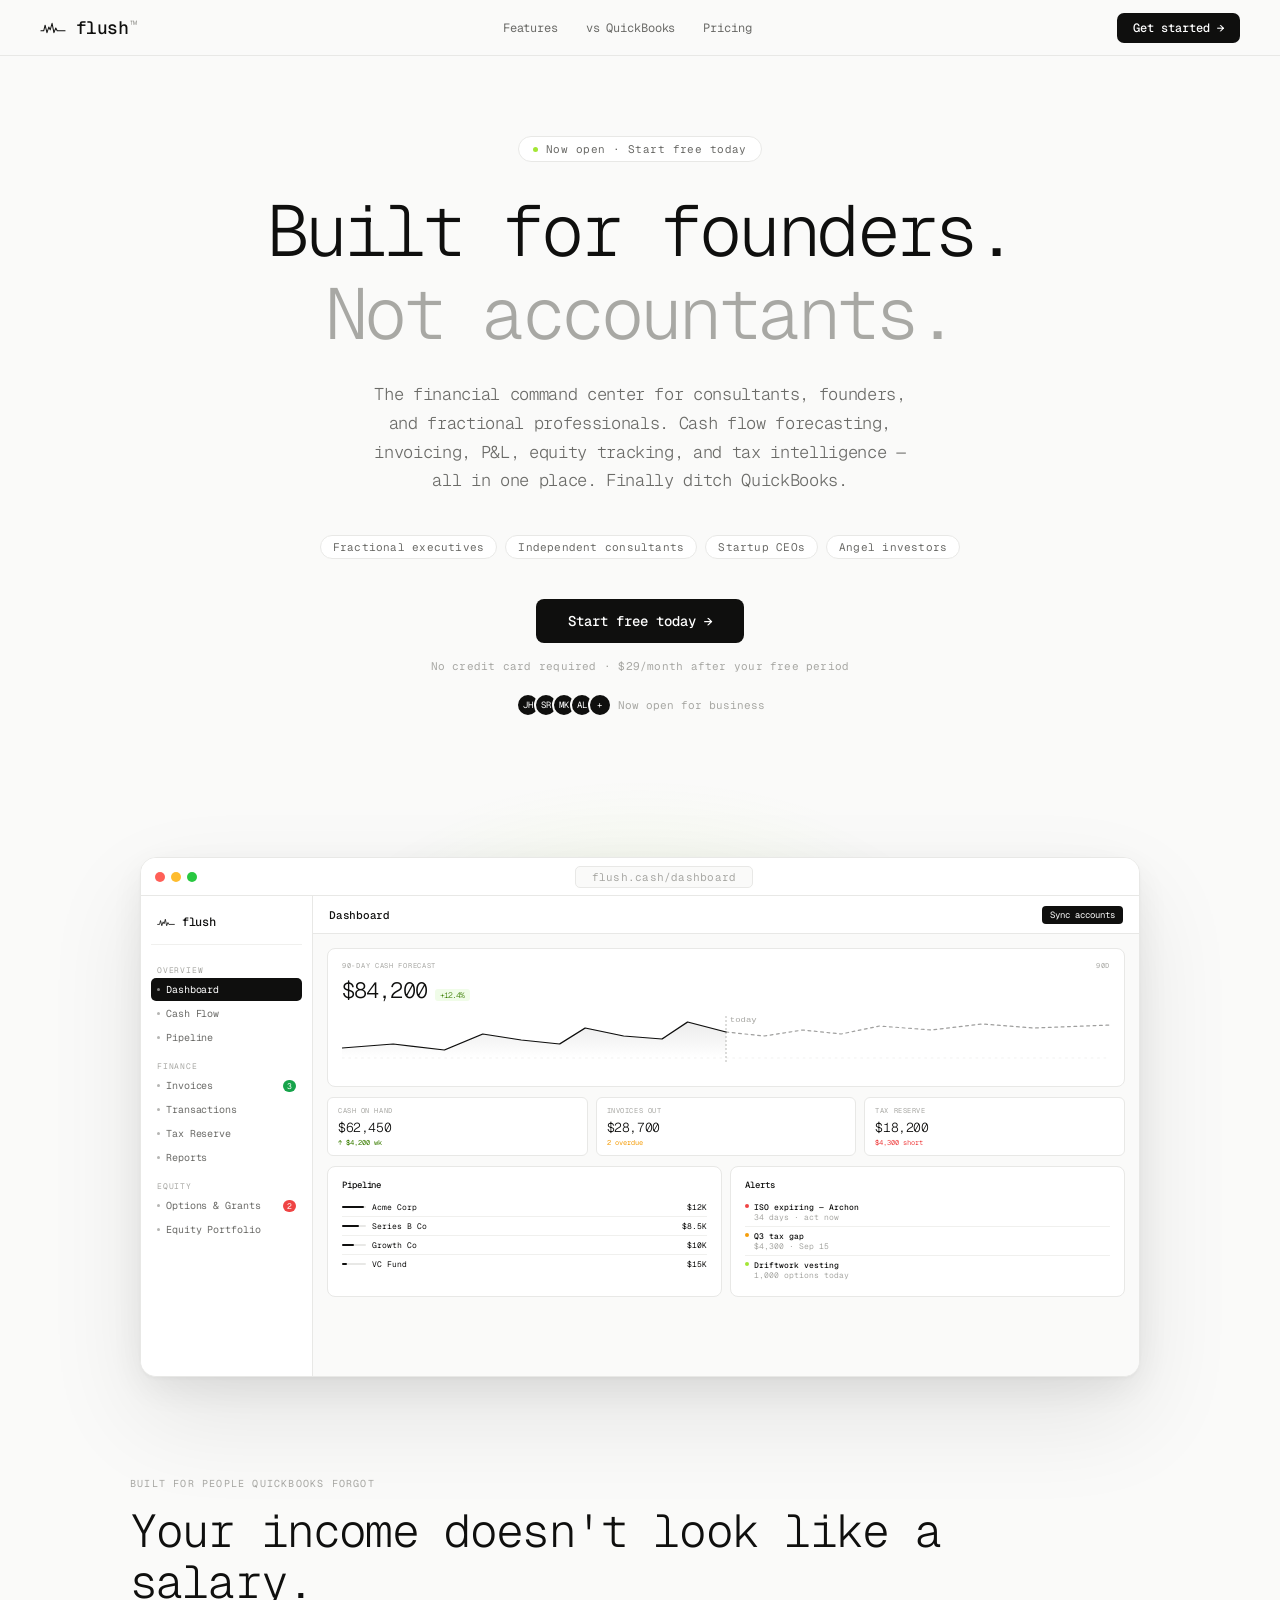
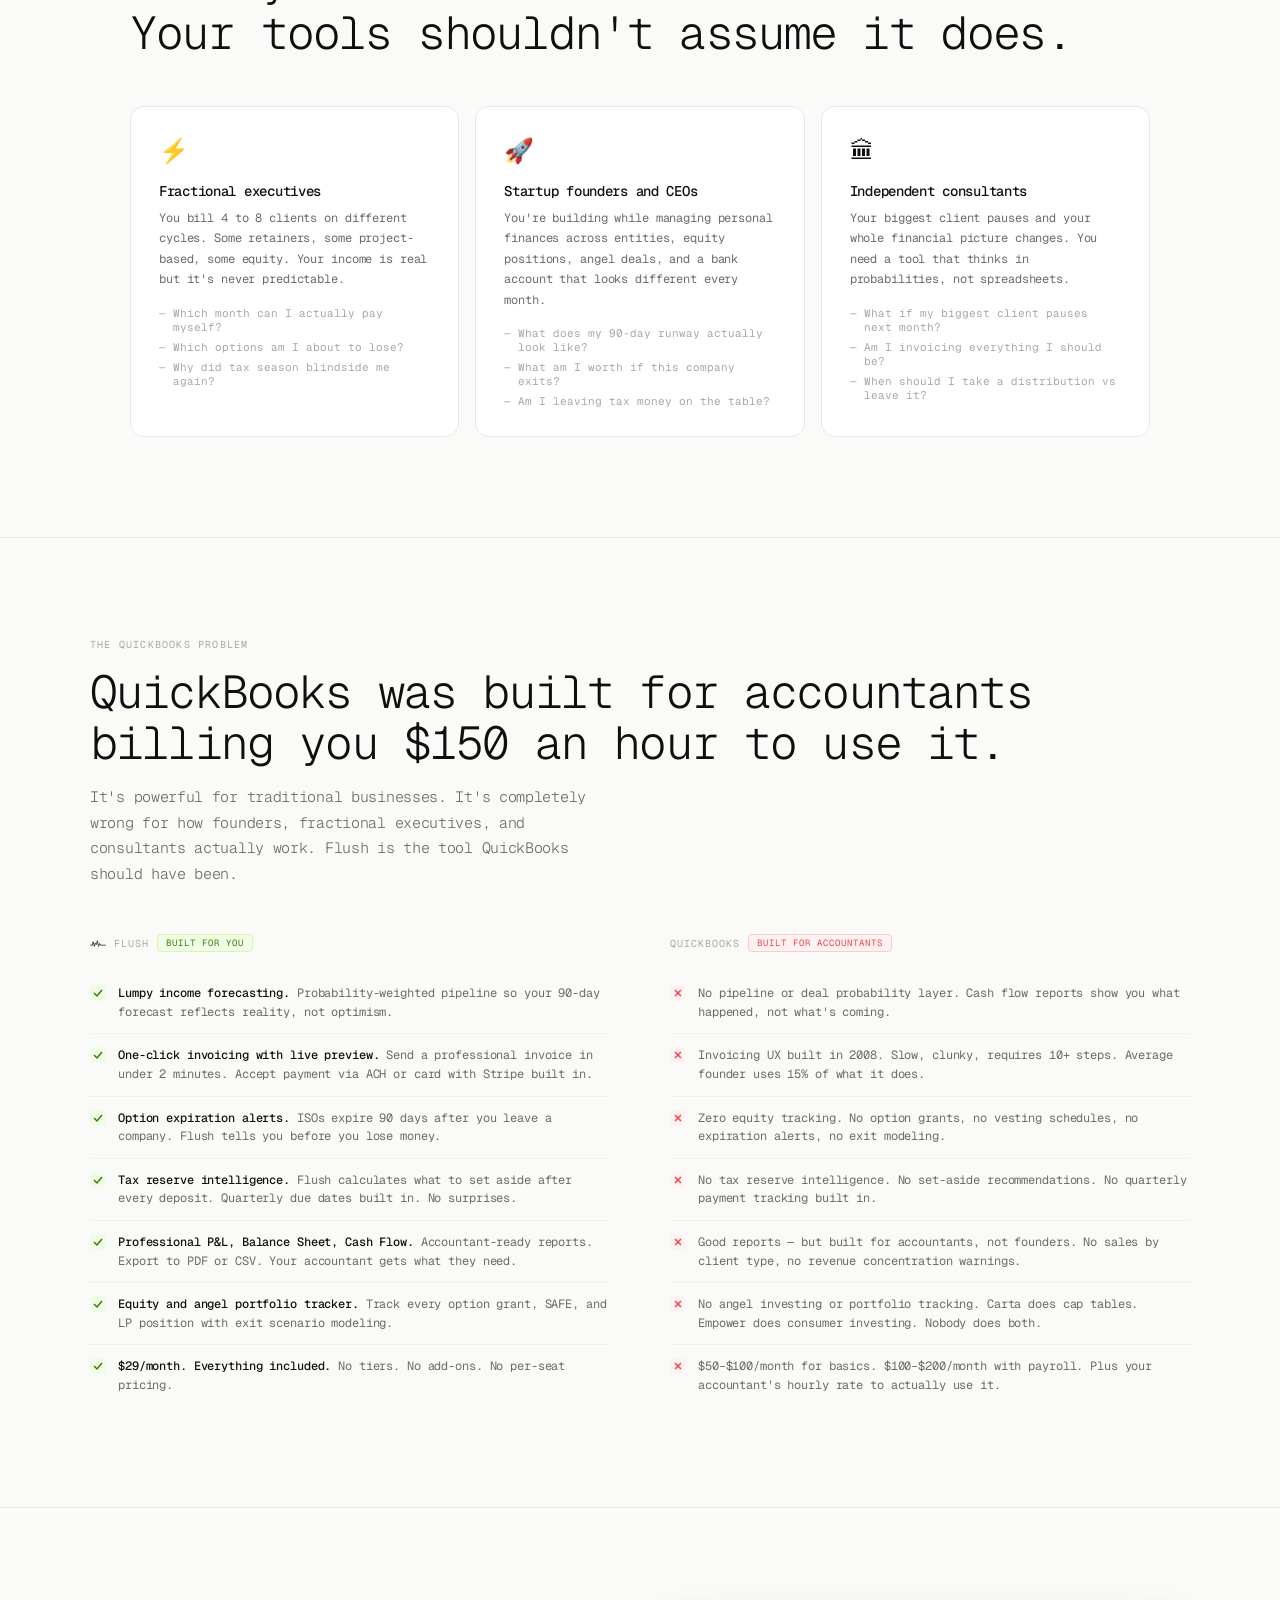
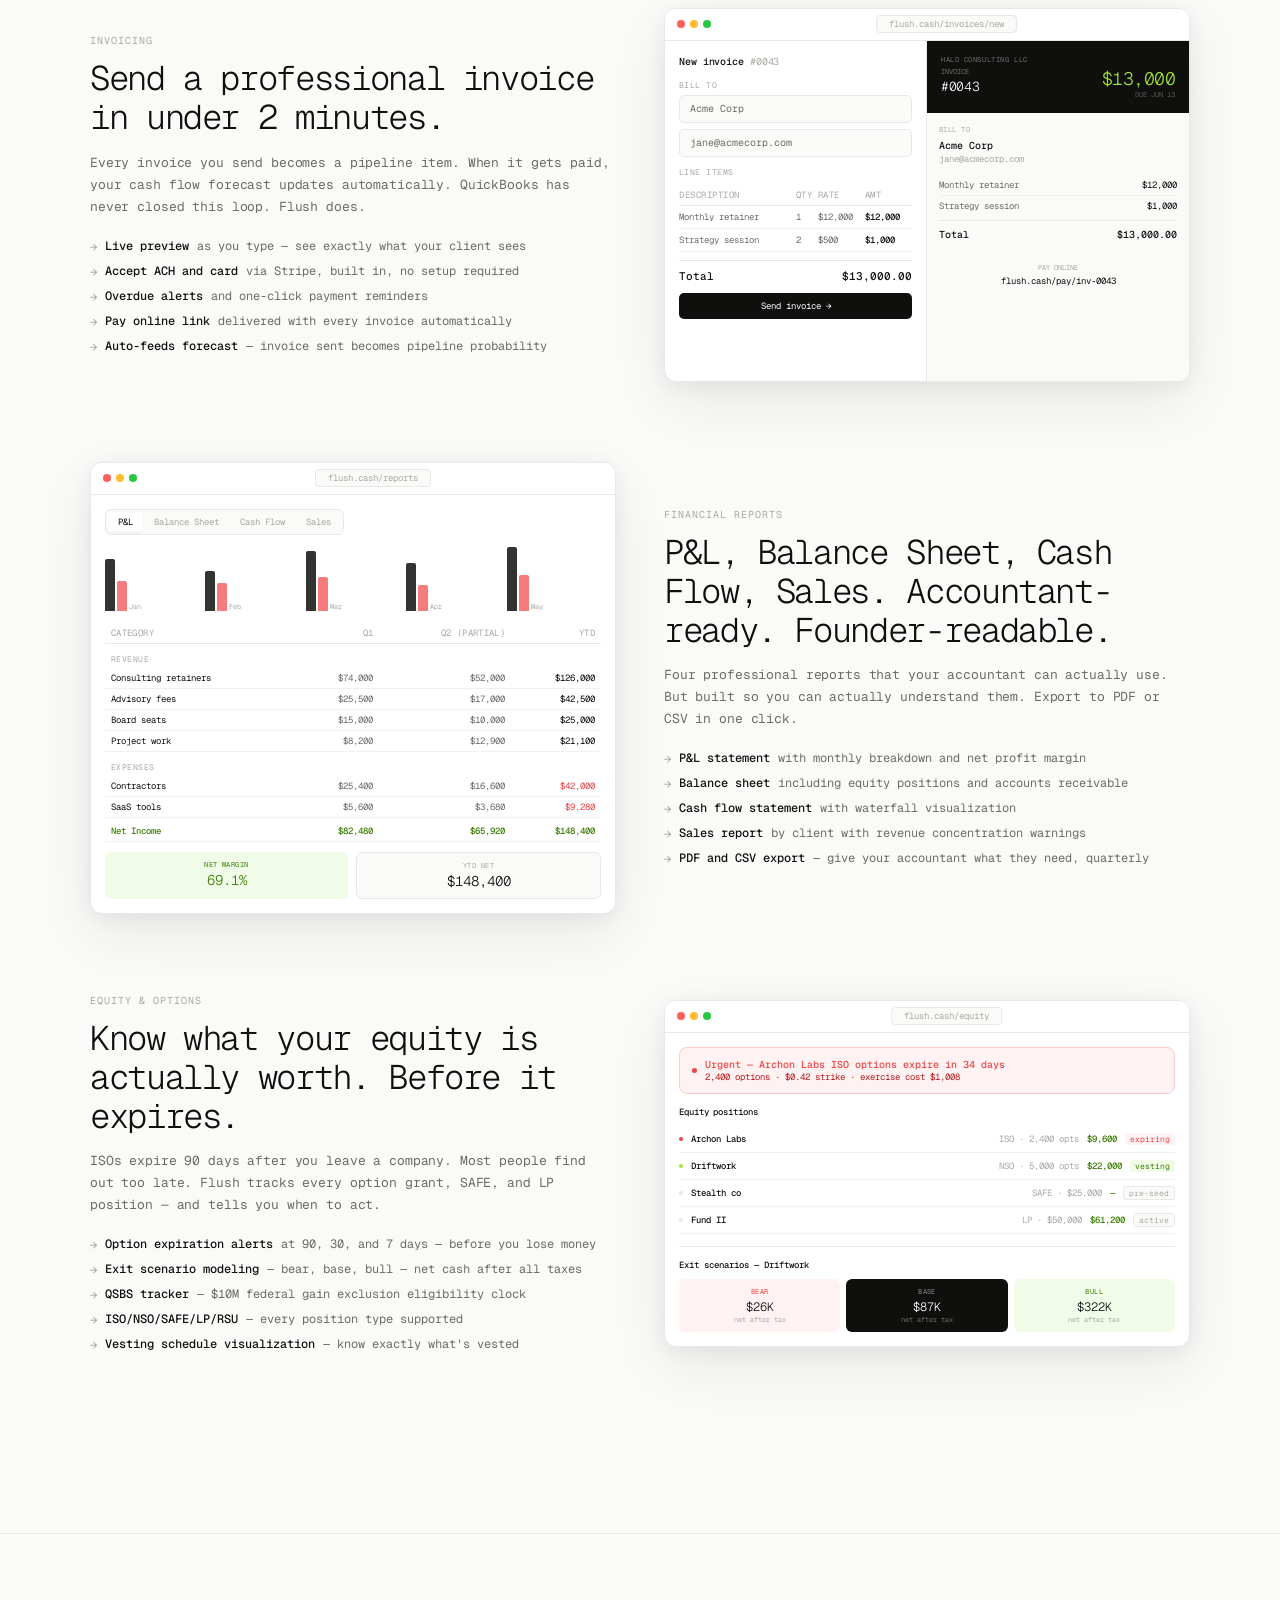
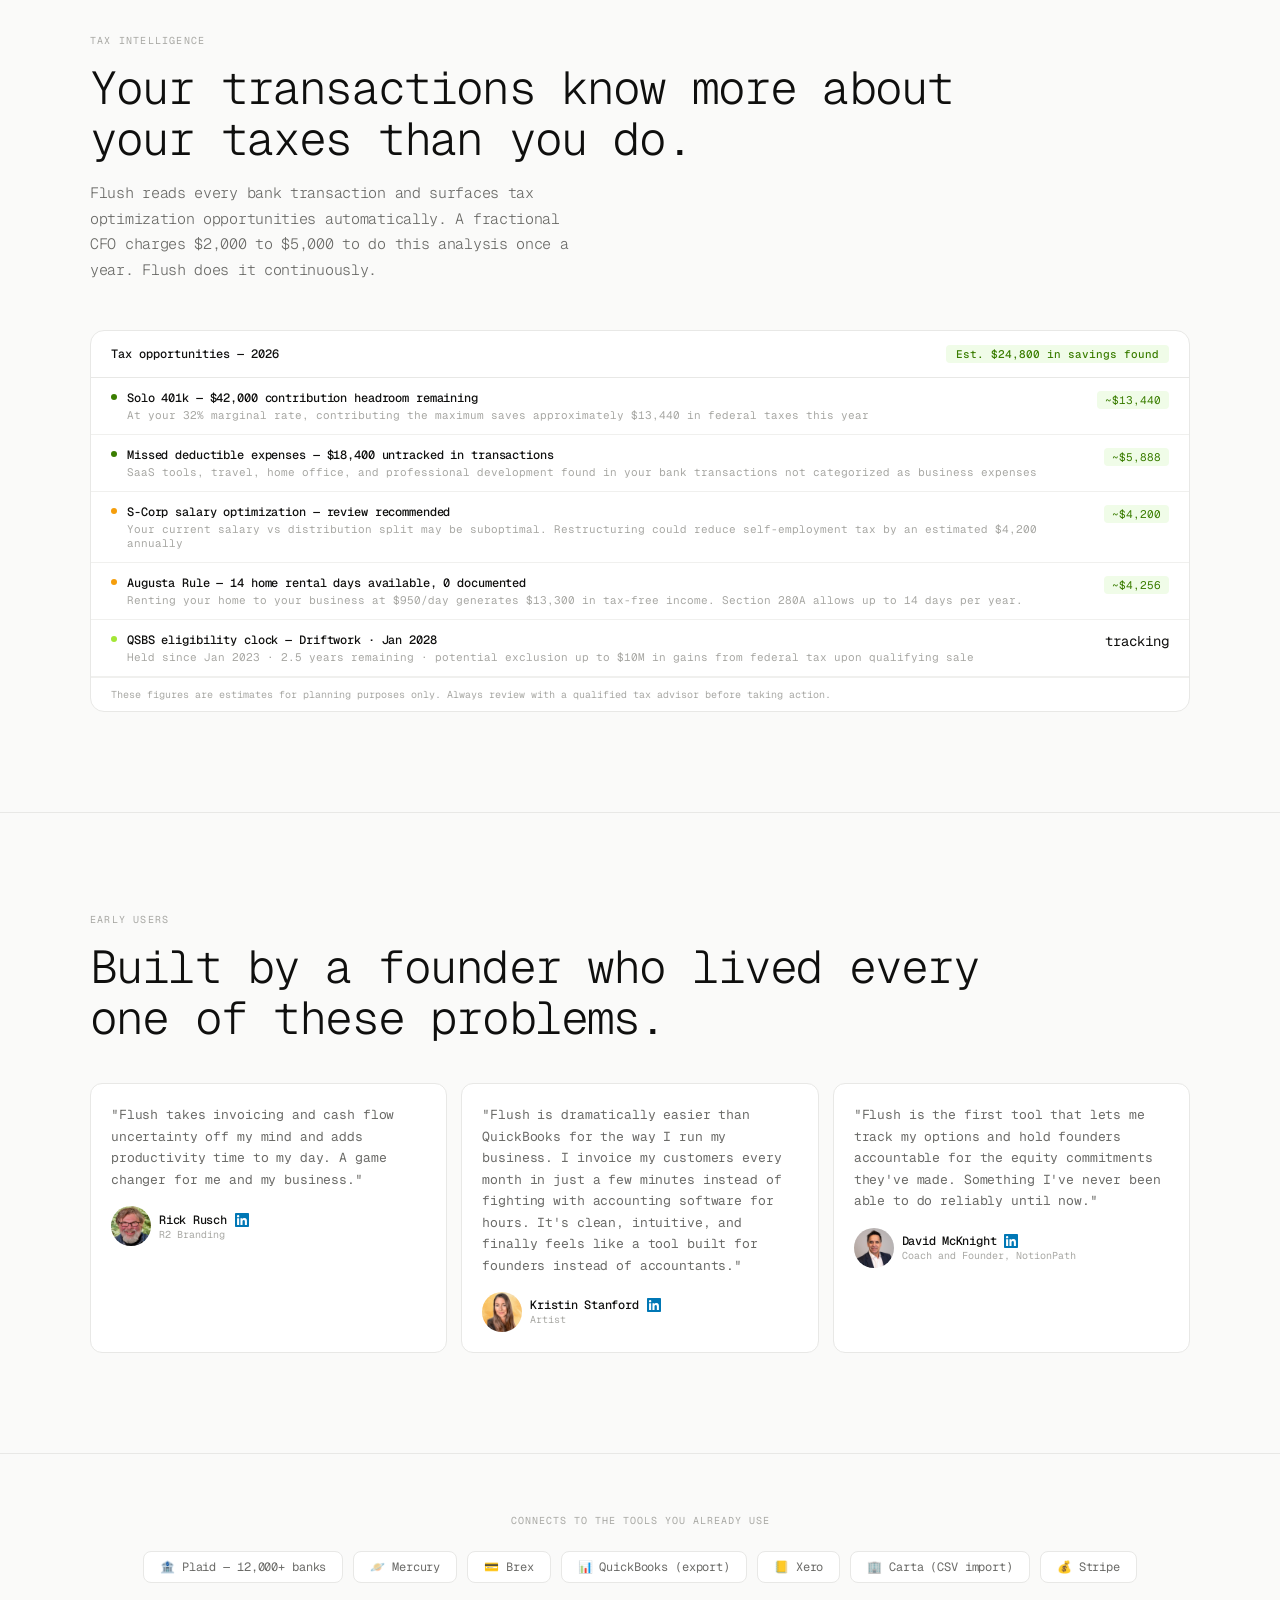
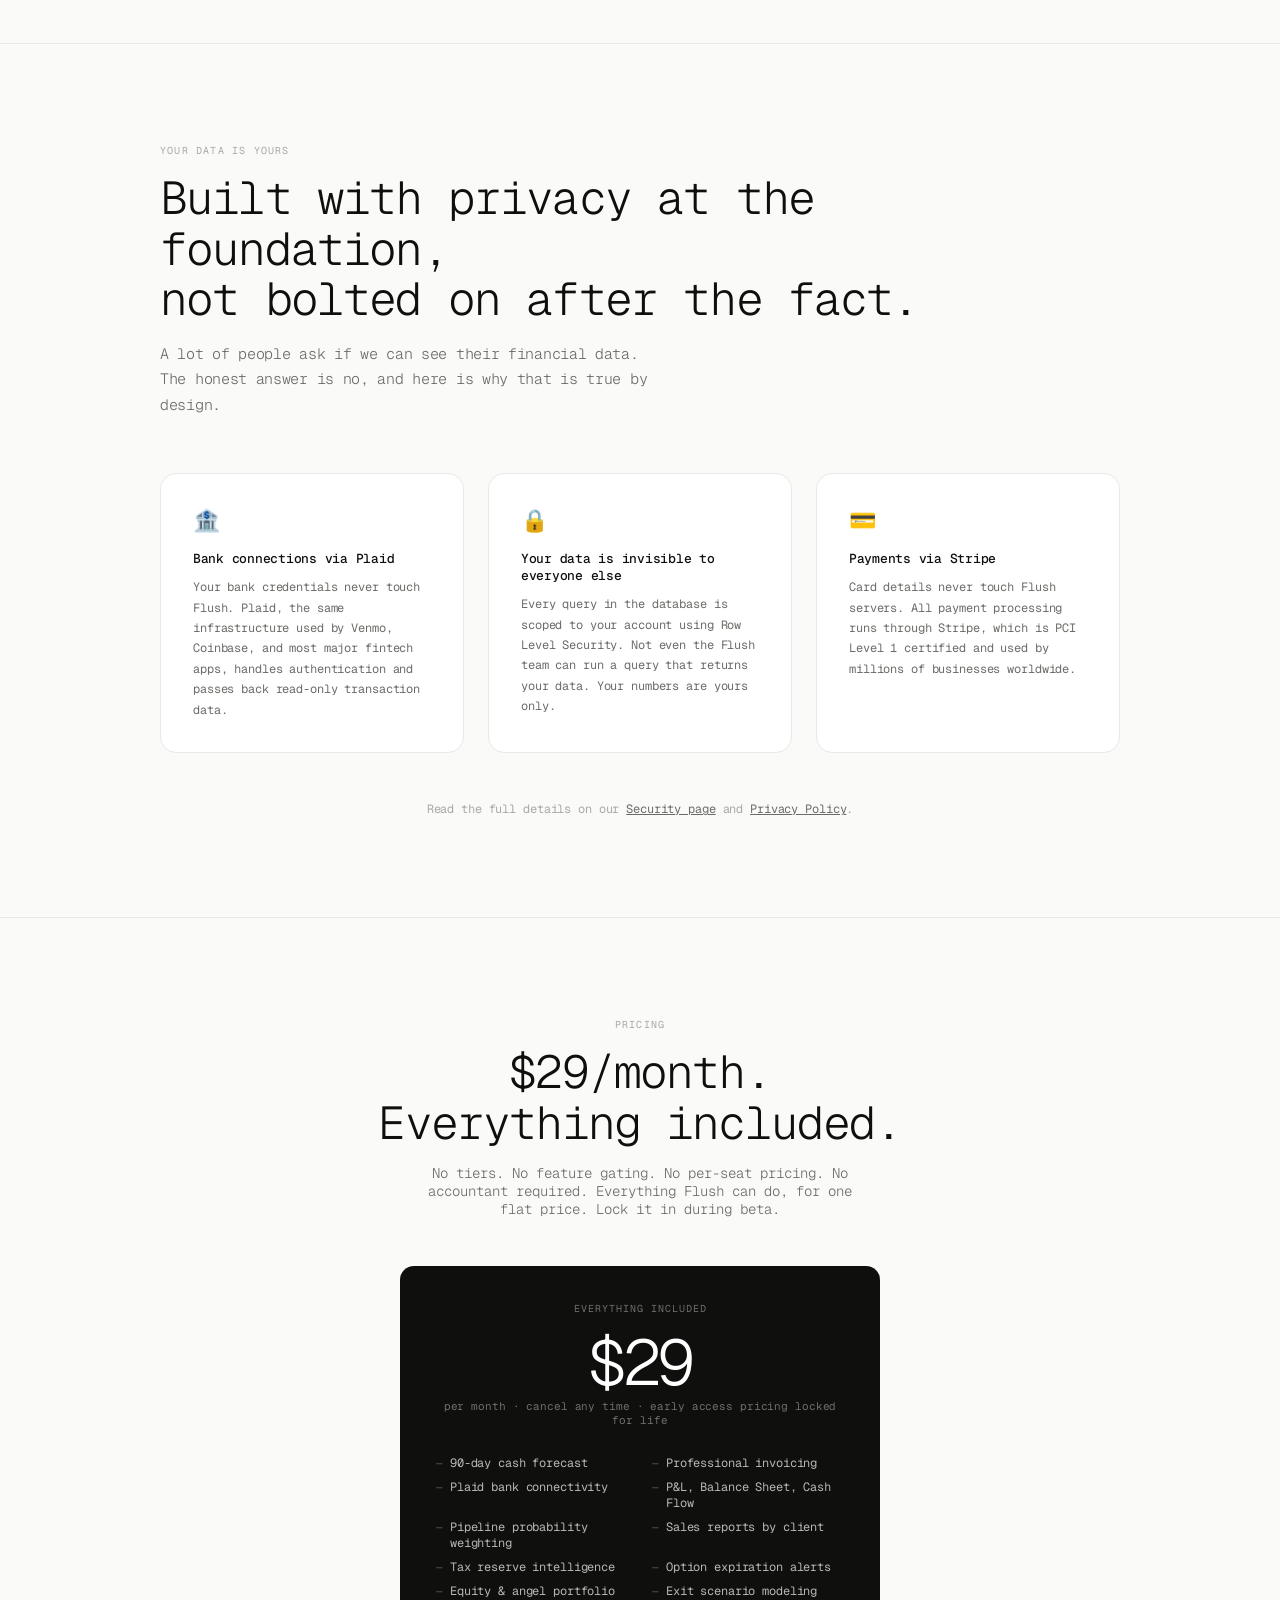
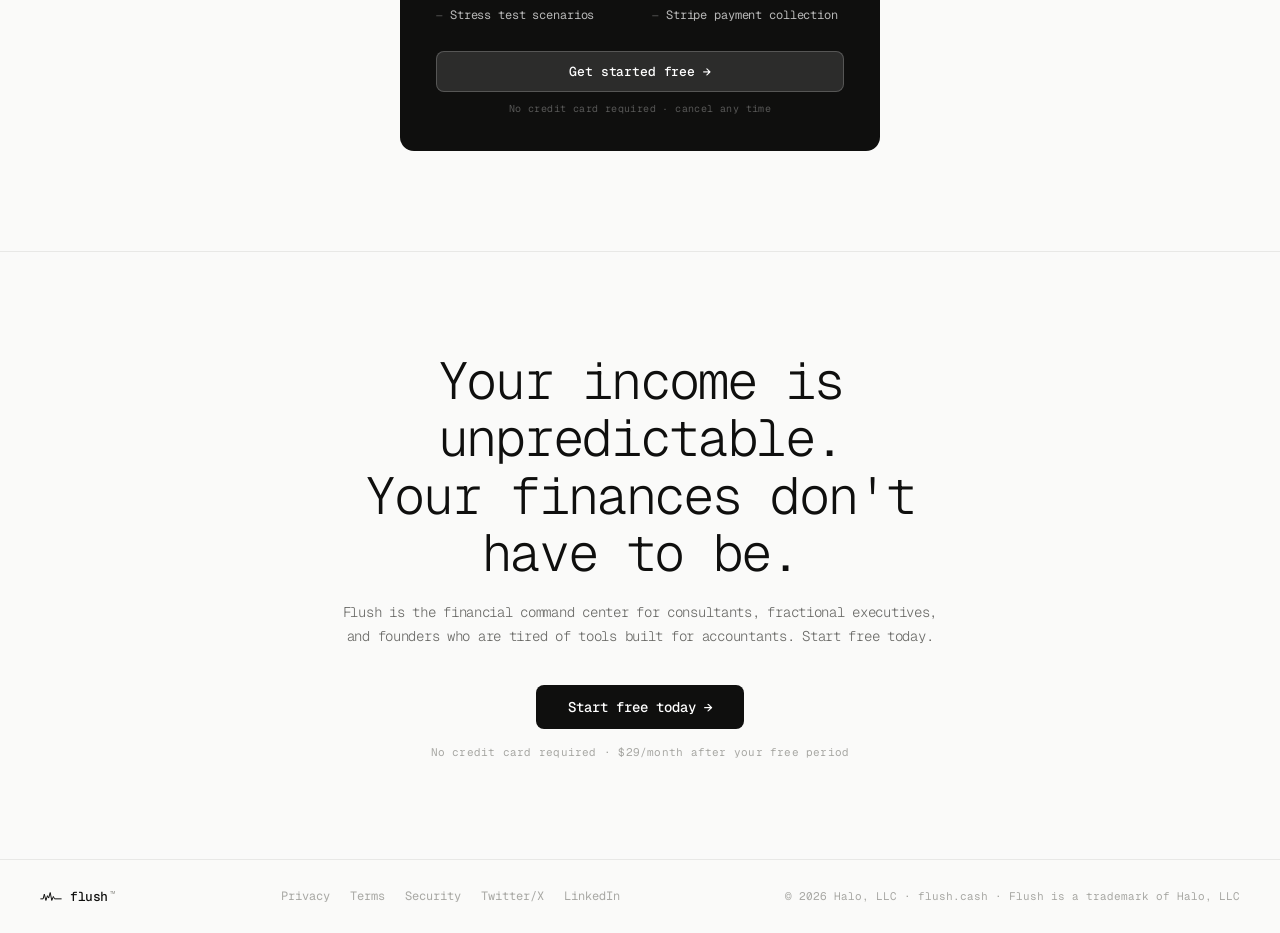
==== commit df4b9f17: "landing: restore David McKnight as third testimonial Co-Authored-By: Claude Sonnet 4.6 <noreply@anth" ====
--- a/index.html
+++ b/index.html
@@ -884,6 +884,20 @@
           </div>
         </div>
       </div>
+      <div class="testimonial">
+        <p class="t-quote">"Flush is the first tool that lets me track my options and hold founders accountable for the equity commitments they've made. Something I've never been able to do reliably until now."</p>
+        <div class="t-author">
+          <img src="/david.jpeg" alt="David McKnight" style="width:40px;height:40px;border-radius:50%;object-fit:cover;flex-shrink:0;" />
+          <div>
+            <div class="t-name" style="display:flex;align-items:center;gap:8px;">David McKnight
+              <a href="https://www.linkedin.com/in/davidjmcknight" target="_blank" rel="noopener" style="display:inline-flex;align-items:center;color:#0077b5;">
+                <svg width="14" height="14" viewBox="0 0 24 24" fill="currentColor"><path d="M20.447 20.452h-3.554v-5.569c0-1.328-.027-3.037-1.852-3.037-1.853 0-2.136 1.445-2.136 2.939v5.667H9.351V9h3.414v1.561h.046c.477-.9 1.637-1.85 3.37-1.85 3.601 0 4.267 2.37 4.267 5.455v6.286zM5.337 7.433a2.062 2.062 0 01-2.063-2.065 2.064 2.064 0 112.063 2.065zm1.782 13.019H3.555V9h3.564v11.452zM22.225 0H1.771C.792 0 0 .774 0 1.729v20.542C0 23.227.792 24 1.771 24h20.451C23.2 24 24 23.227 24 22.271V1.729C24 .774 23.2 0 22.222 0h.003z"/></svg>
+              </a>
+            </div>
+            <div class="t-role">Coach and Founder, NotionPath</div>
+          </div>
+        </div>
+      </div>
     </div>
   </div>
 </div>
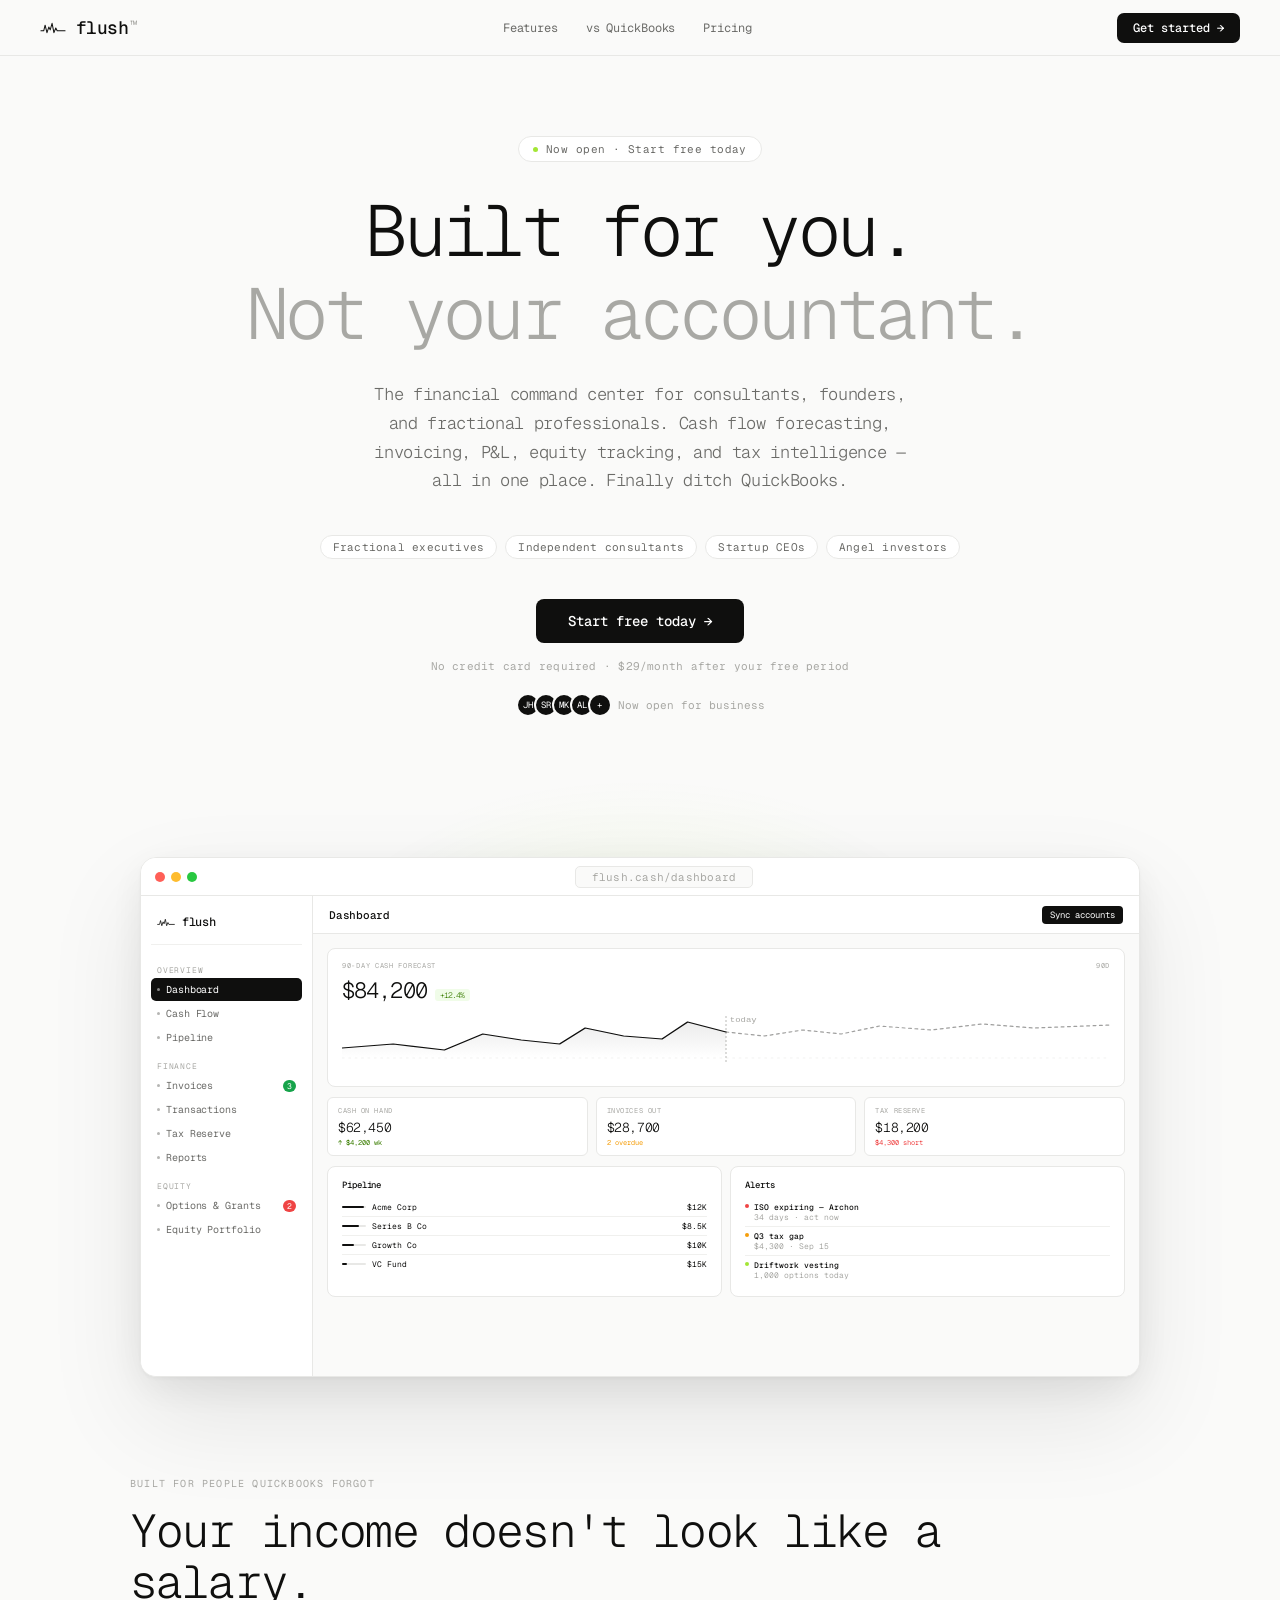
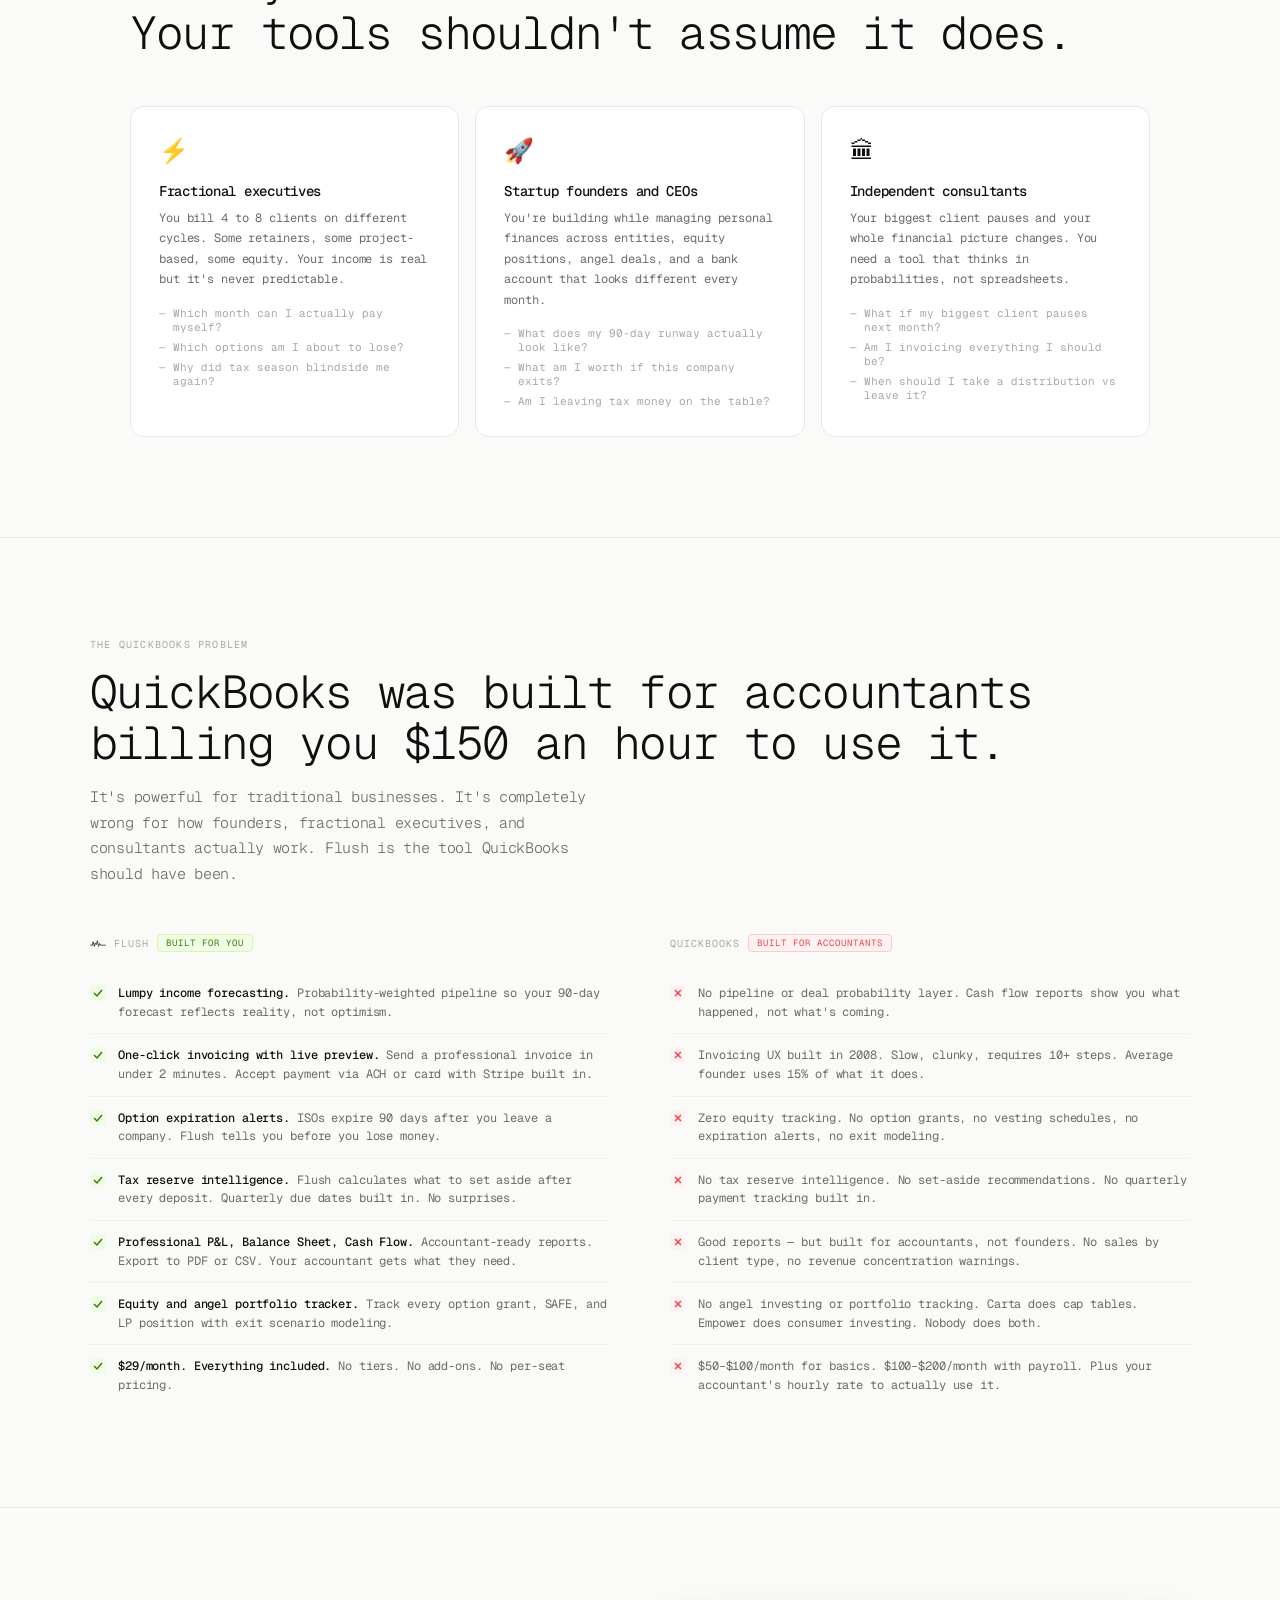
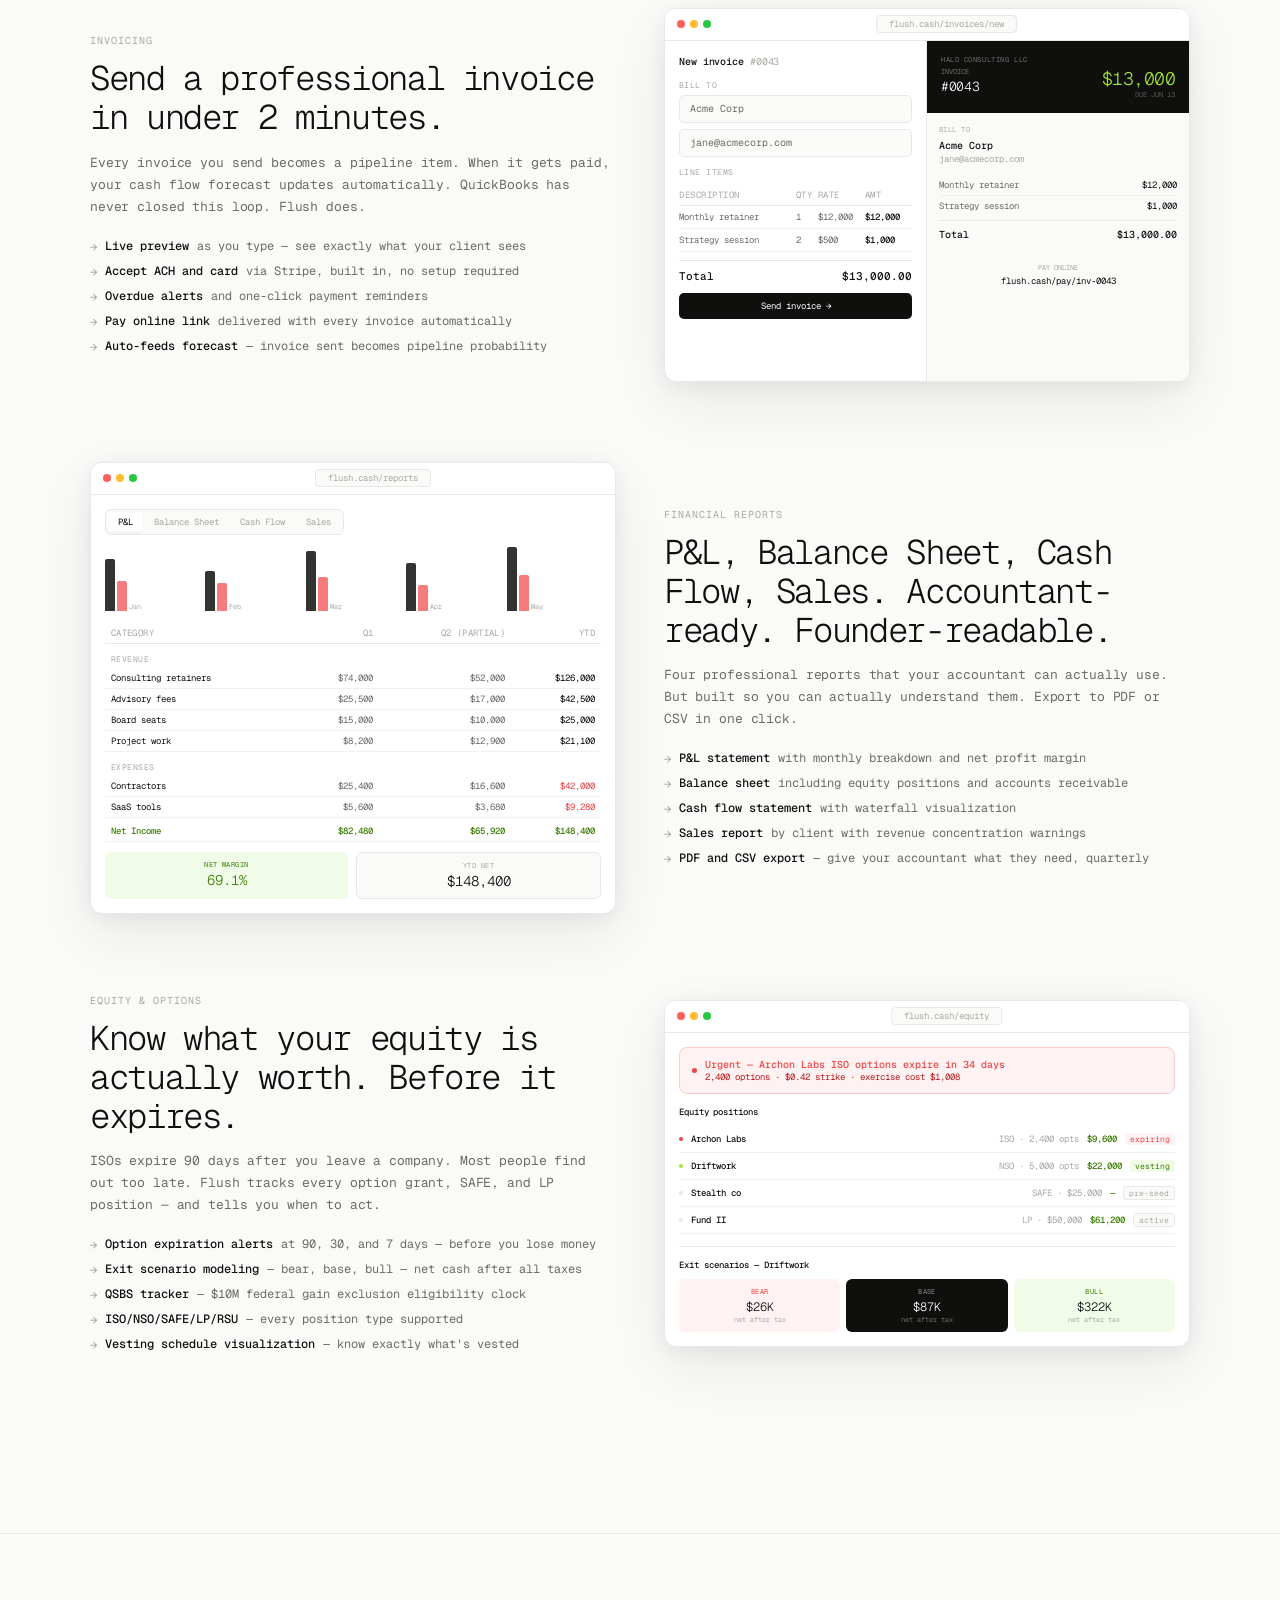
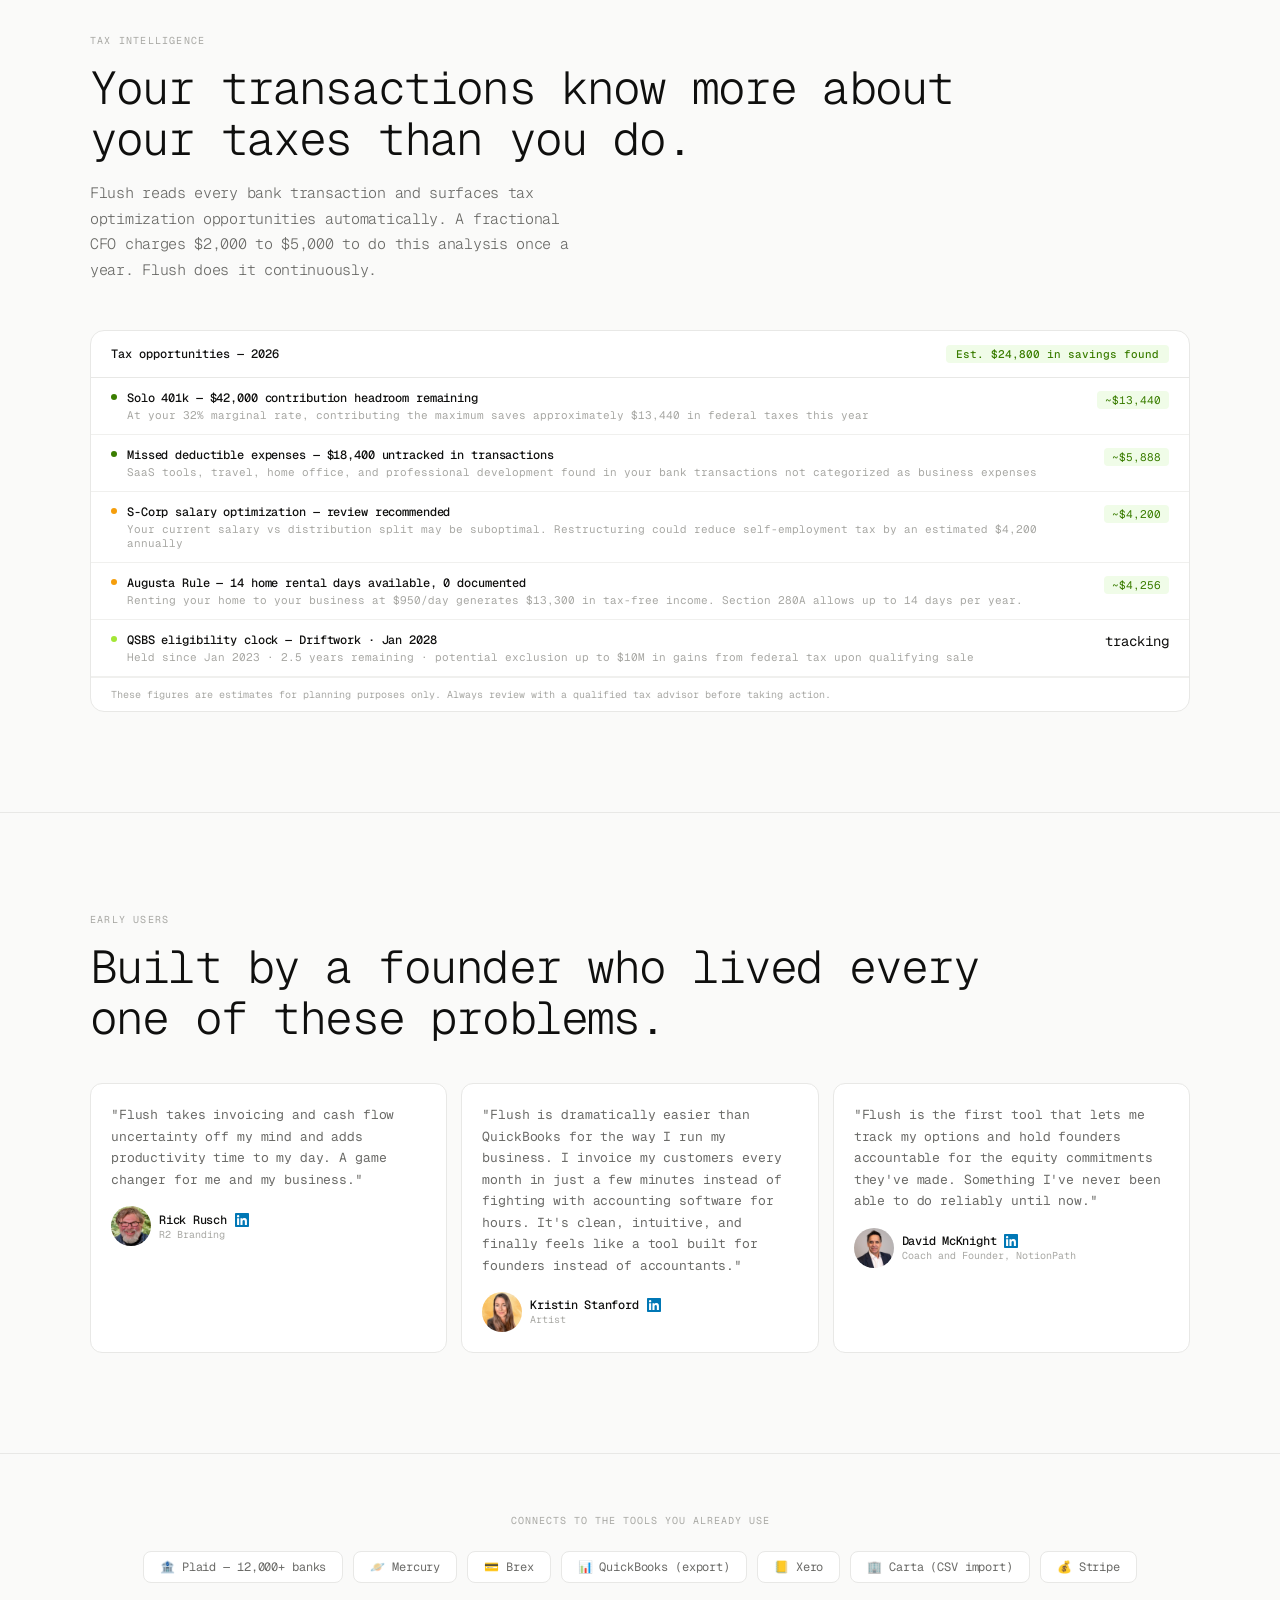
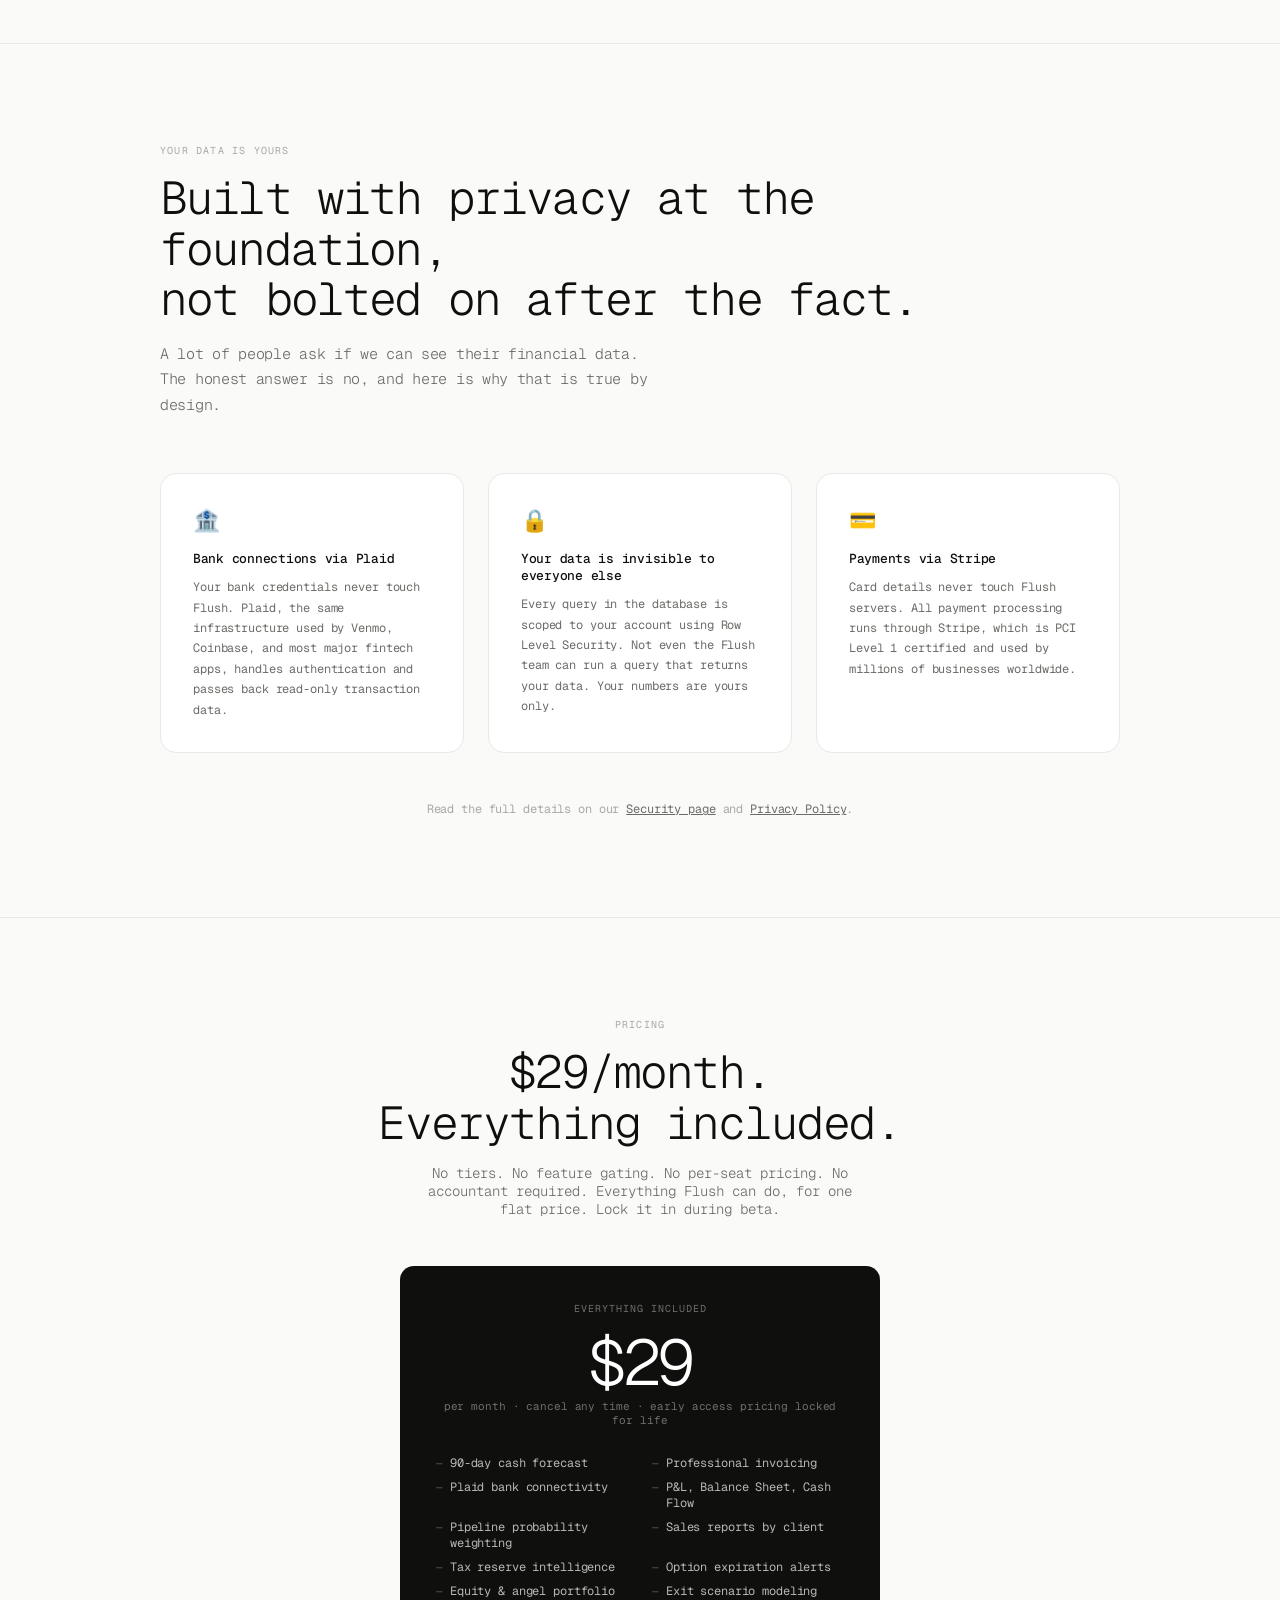
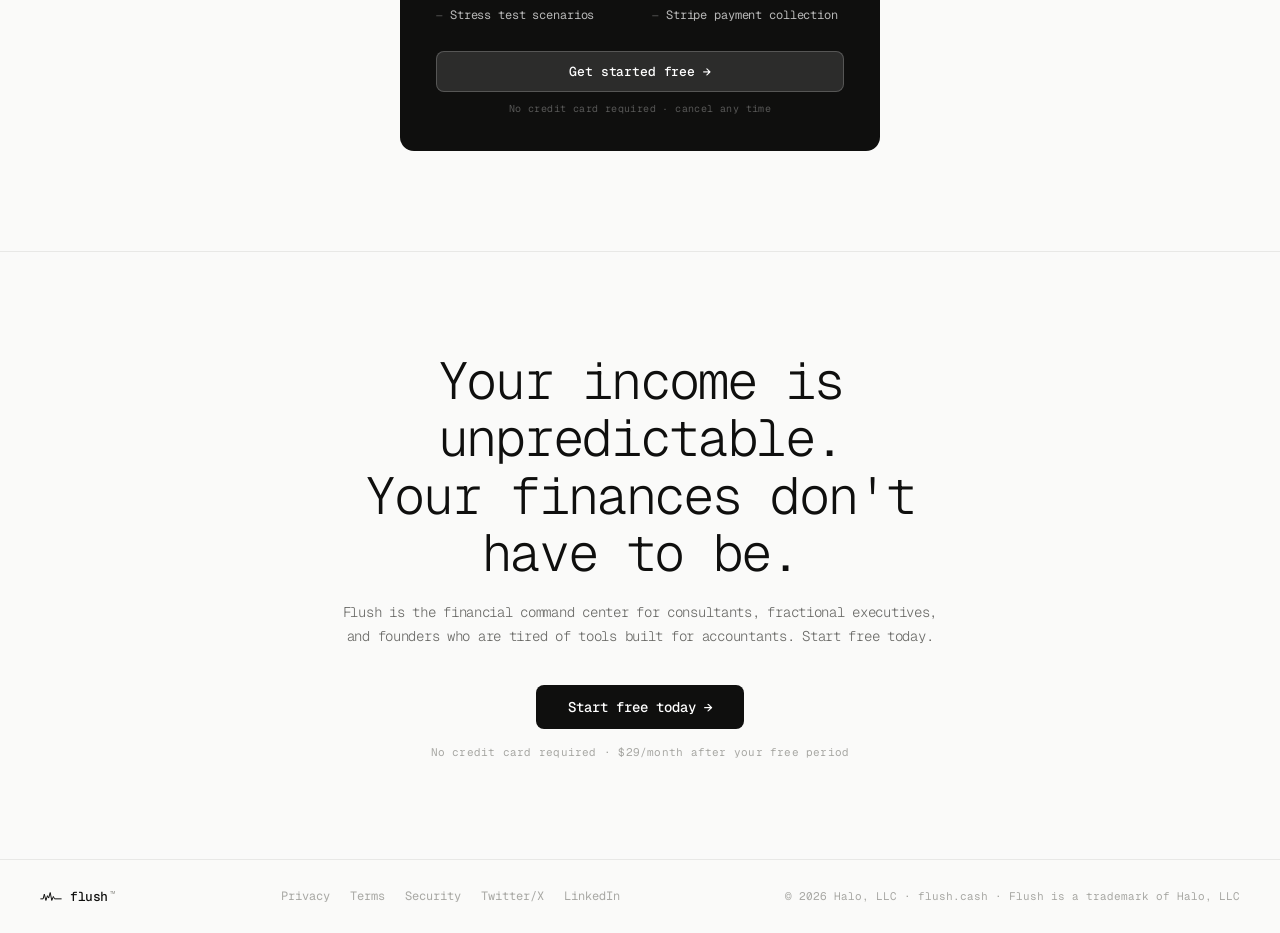
==== commit 80d69517: "landing: update hero headline" ====
--- a/index.html
+++ b/index.html
@@ -385,8 +385,8 @@
     <div class="eyebrow-dot"></div>
     Now open · Start free today
   </div>
-  <h1 class="hero-headline">Built for founders.</h1>
-  <h1 class="hero-headline-2">Not accountants.</h1>
+  <h1 class="hero-headline">Built for you.</h1>
+  <h1 class="hero-headline-2">Not your accountant.</h1>
   <p class="hero-sub">The financial command center for consultants, founders, and fractional professionals. Cash flow forecasting, invoicing, P&L, equity tracking, and tax intelligence — all in one place. Finally ditch QuickBooks.</p>
   <div class="hero-icp">
     <span class="icp-tag">Fractional executives</span>
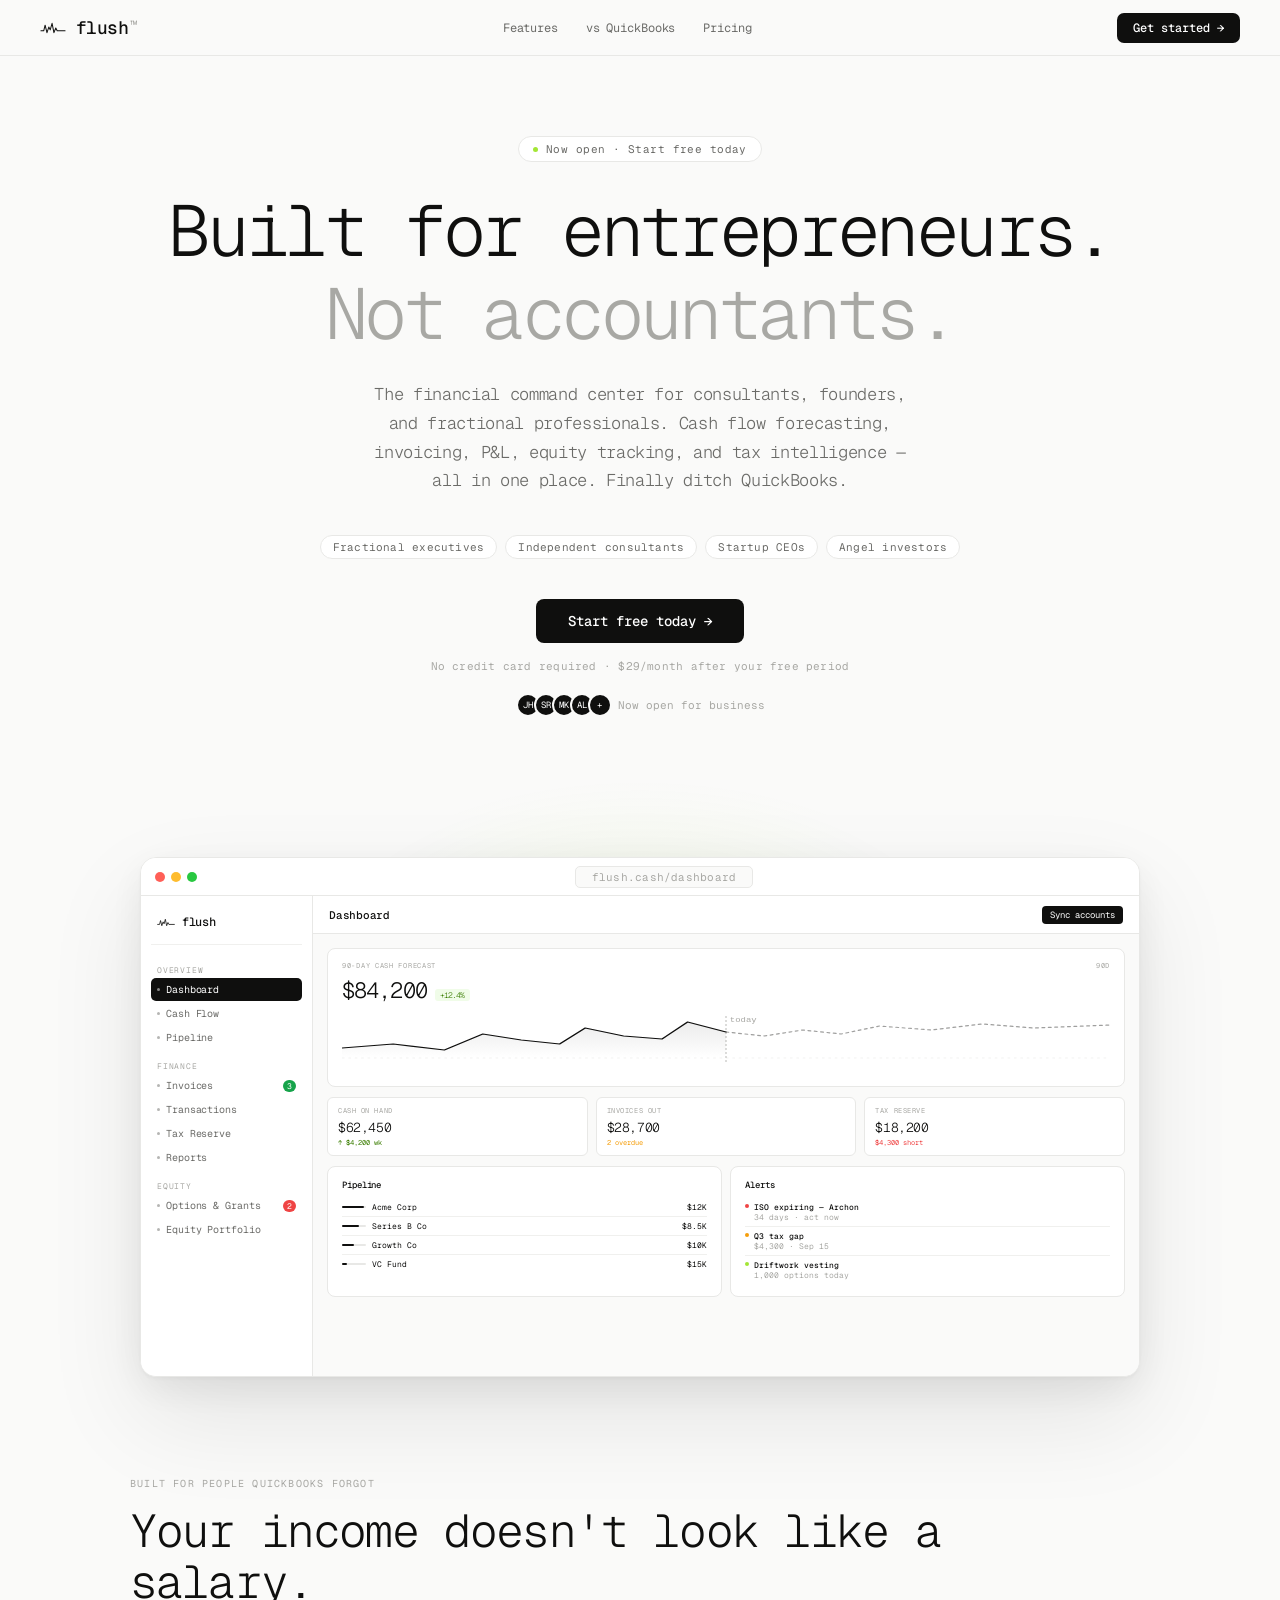
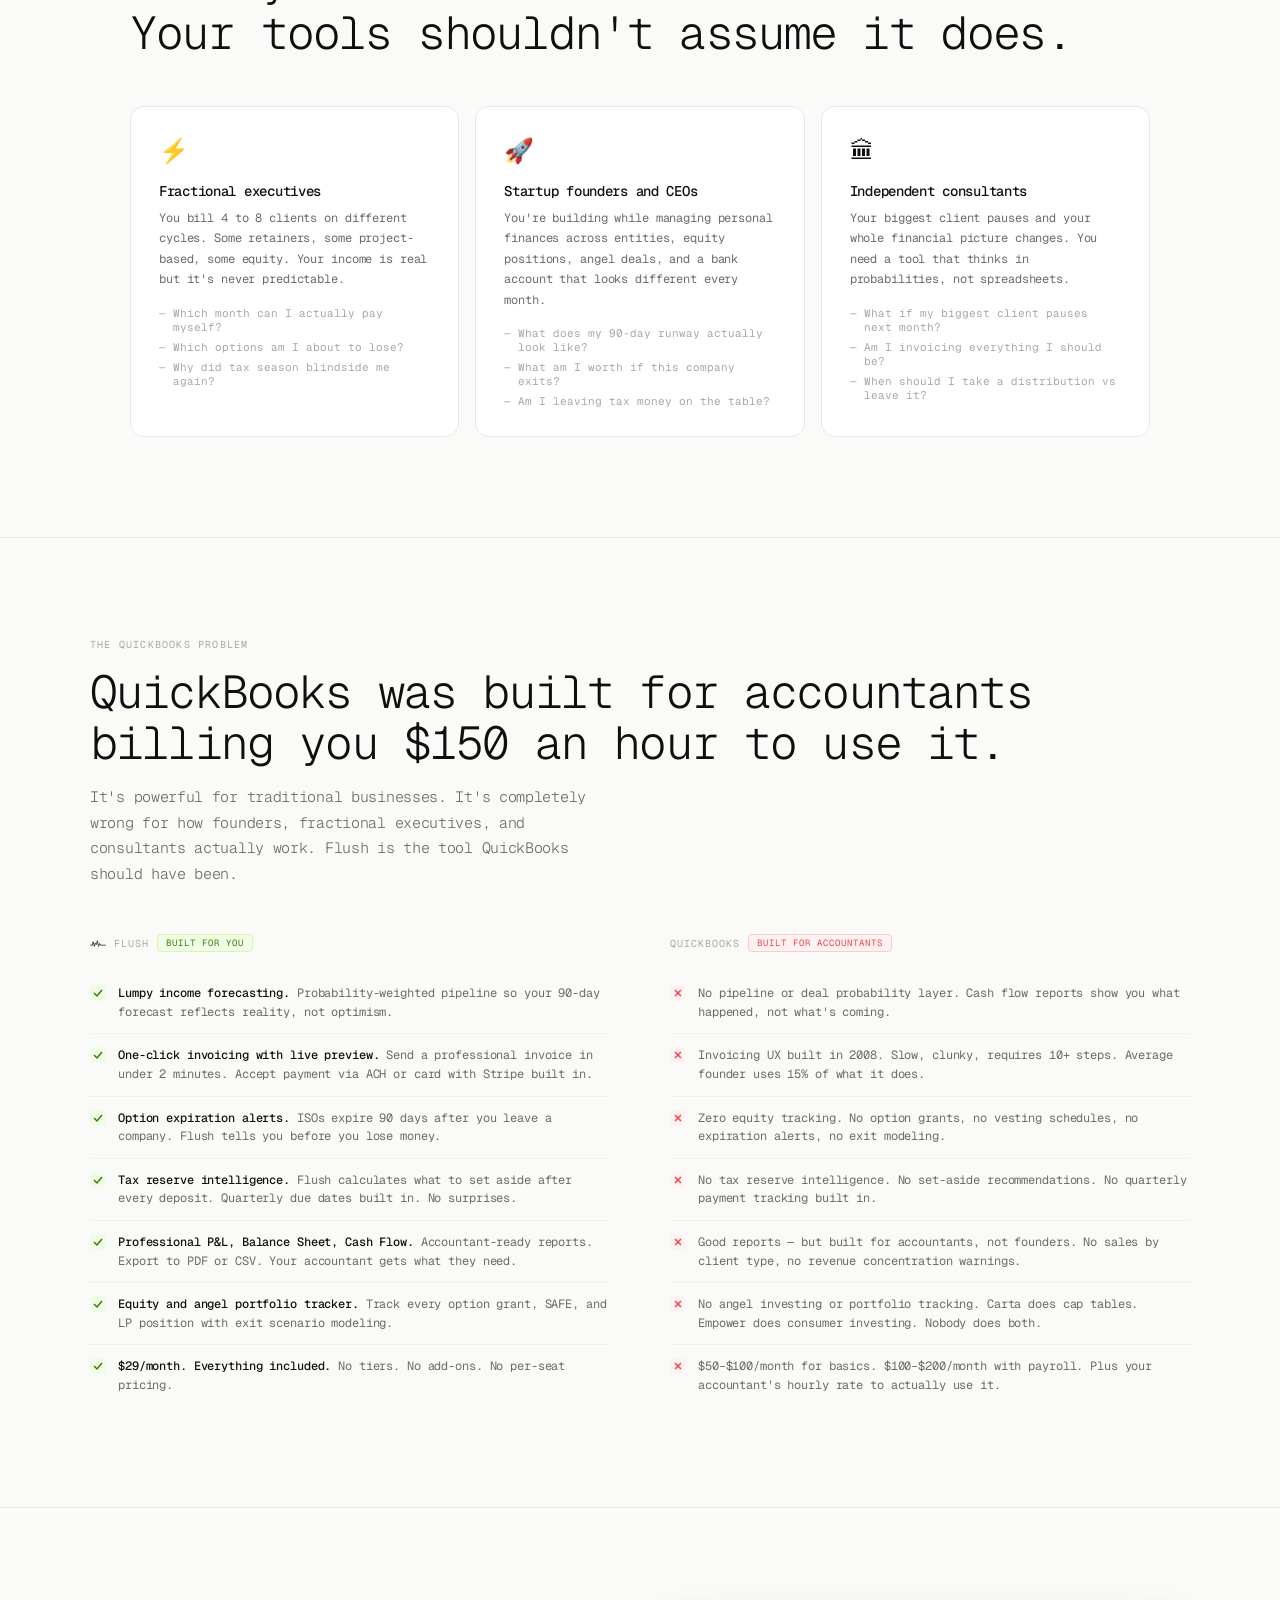
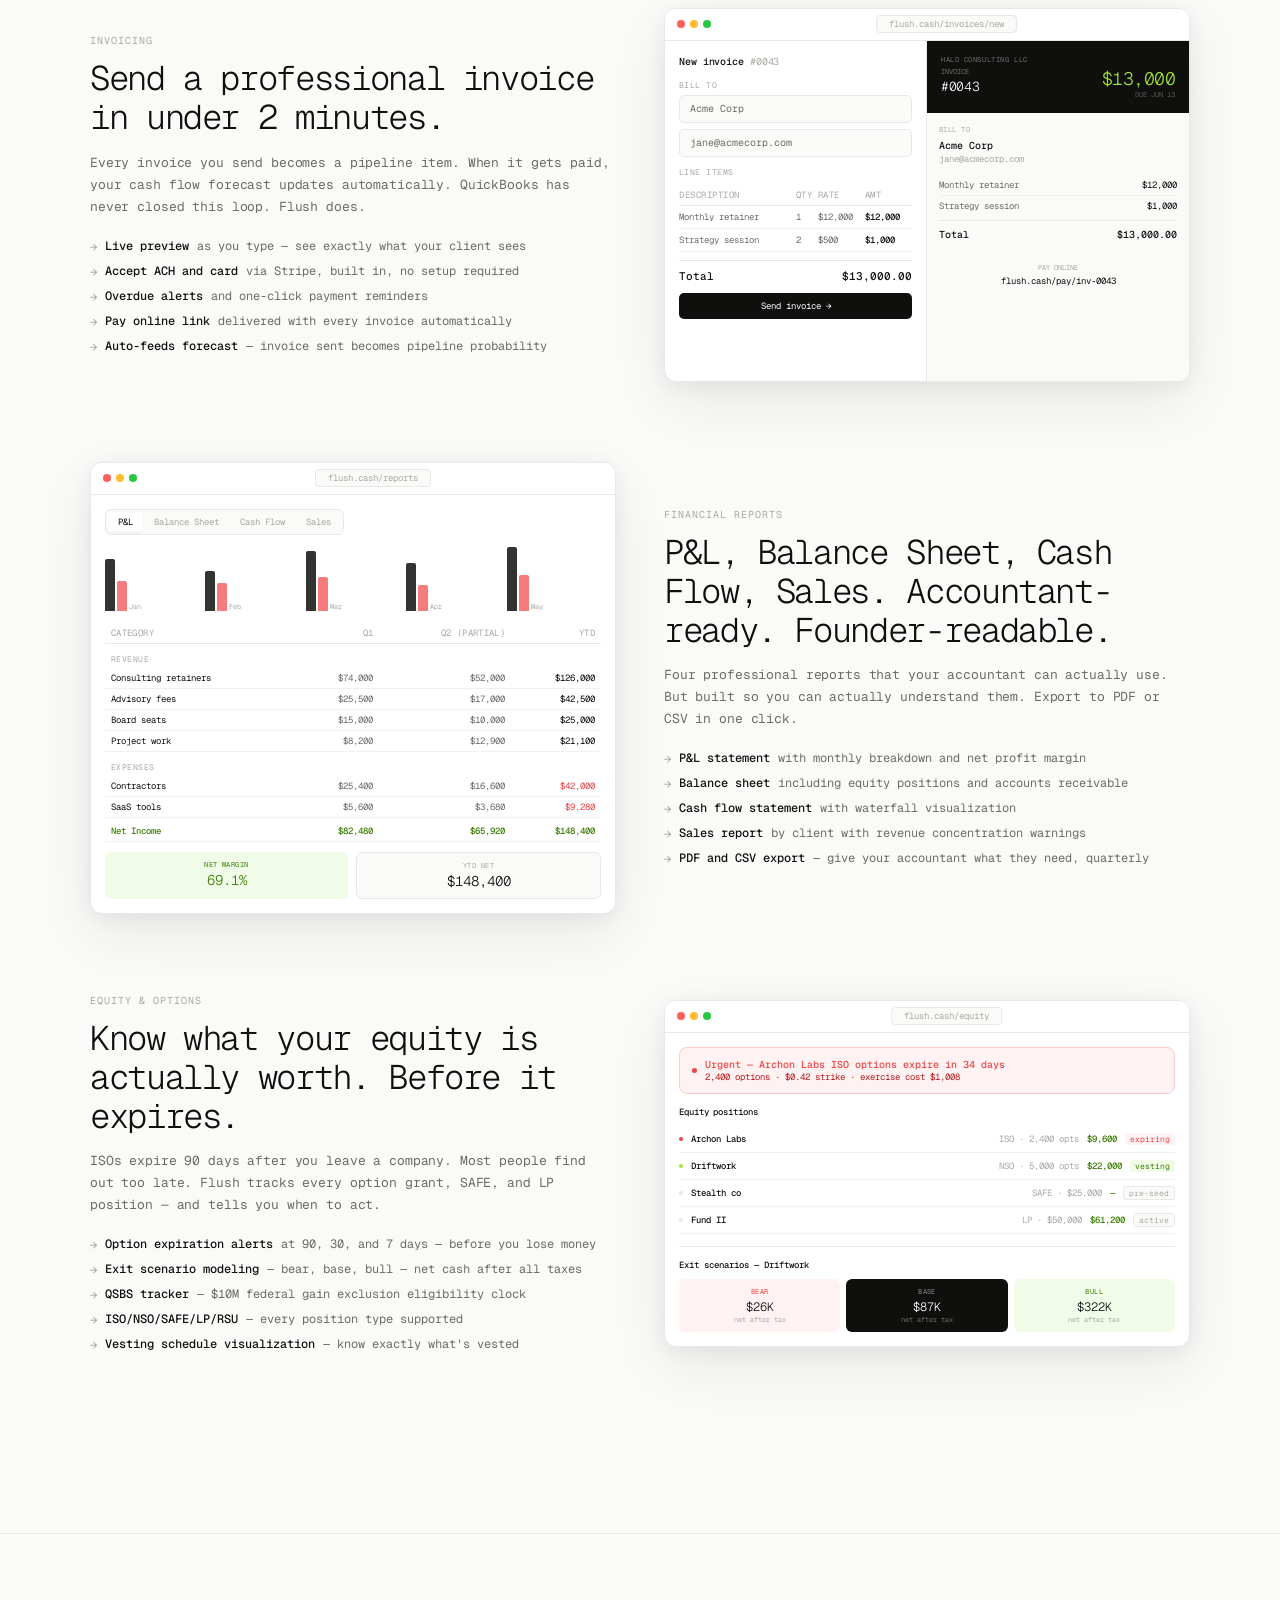
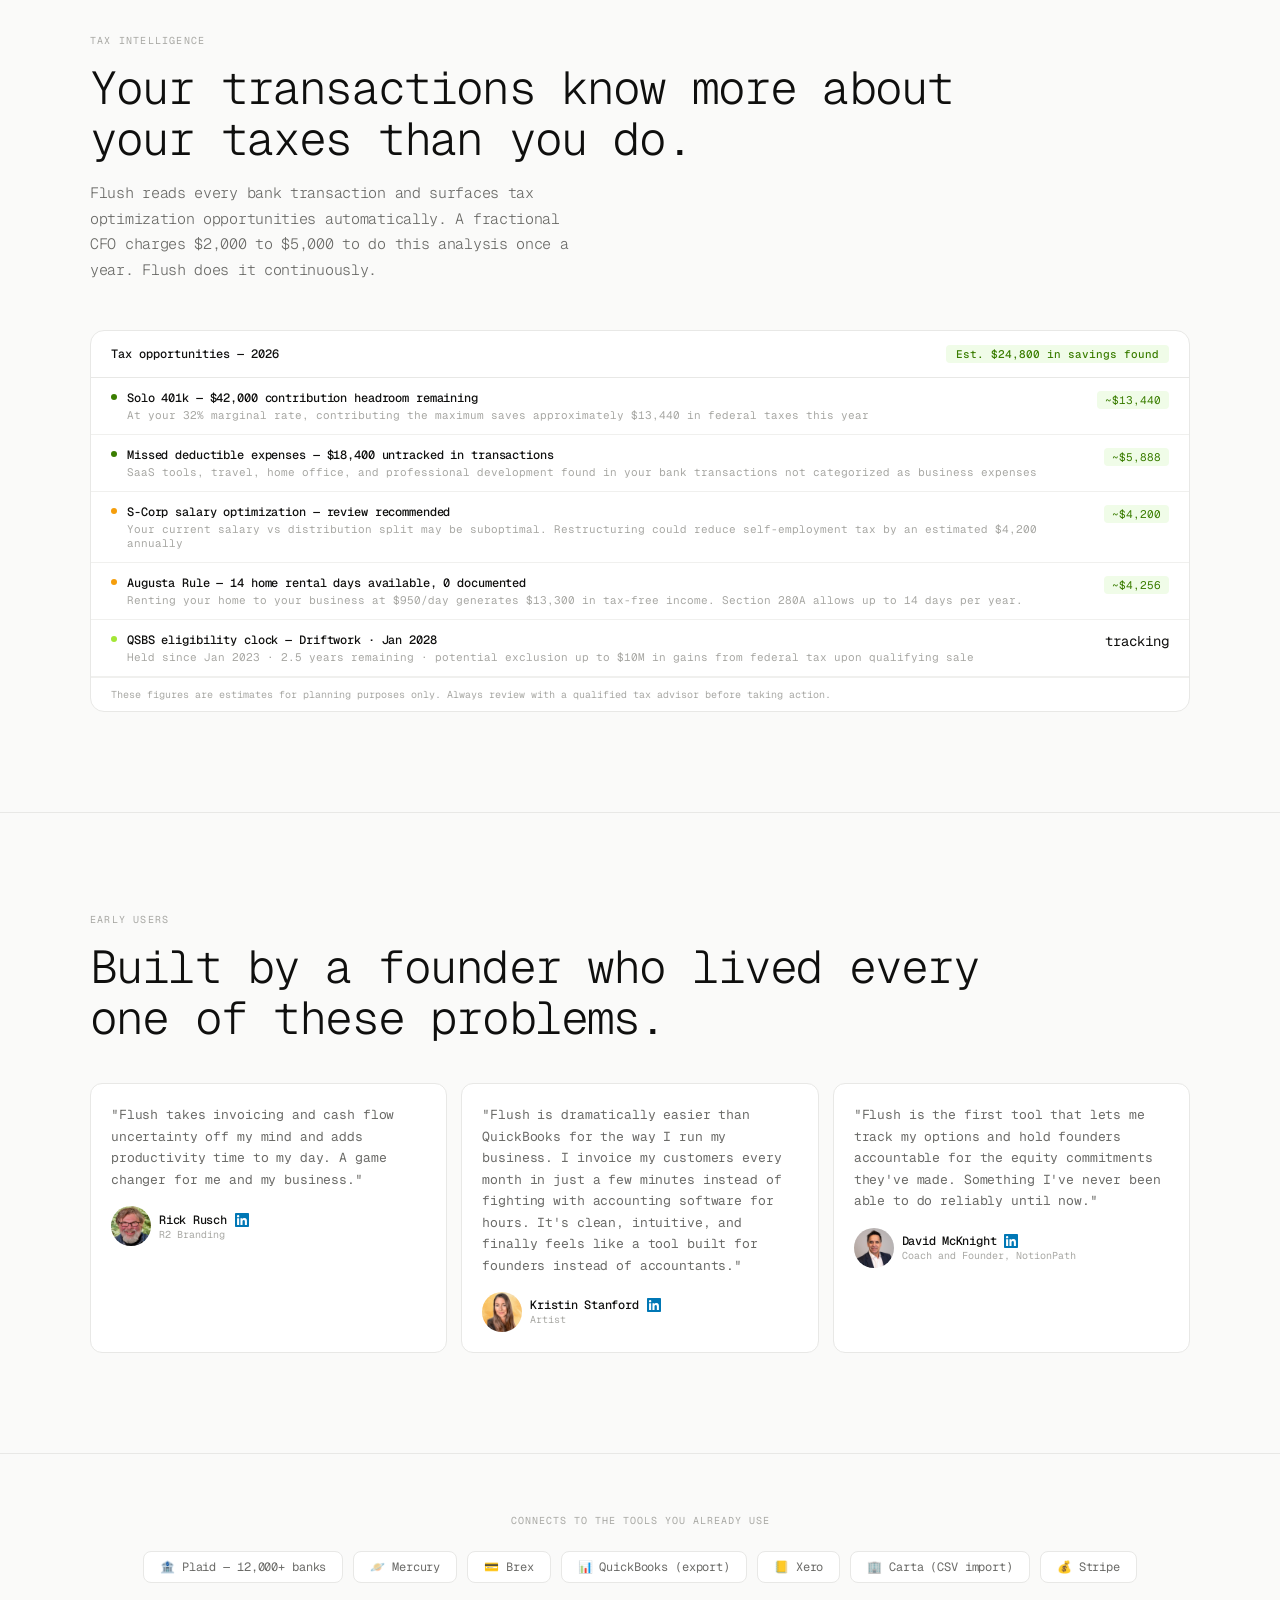
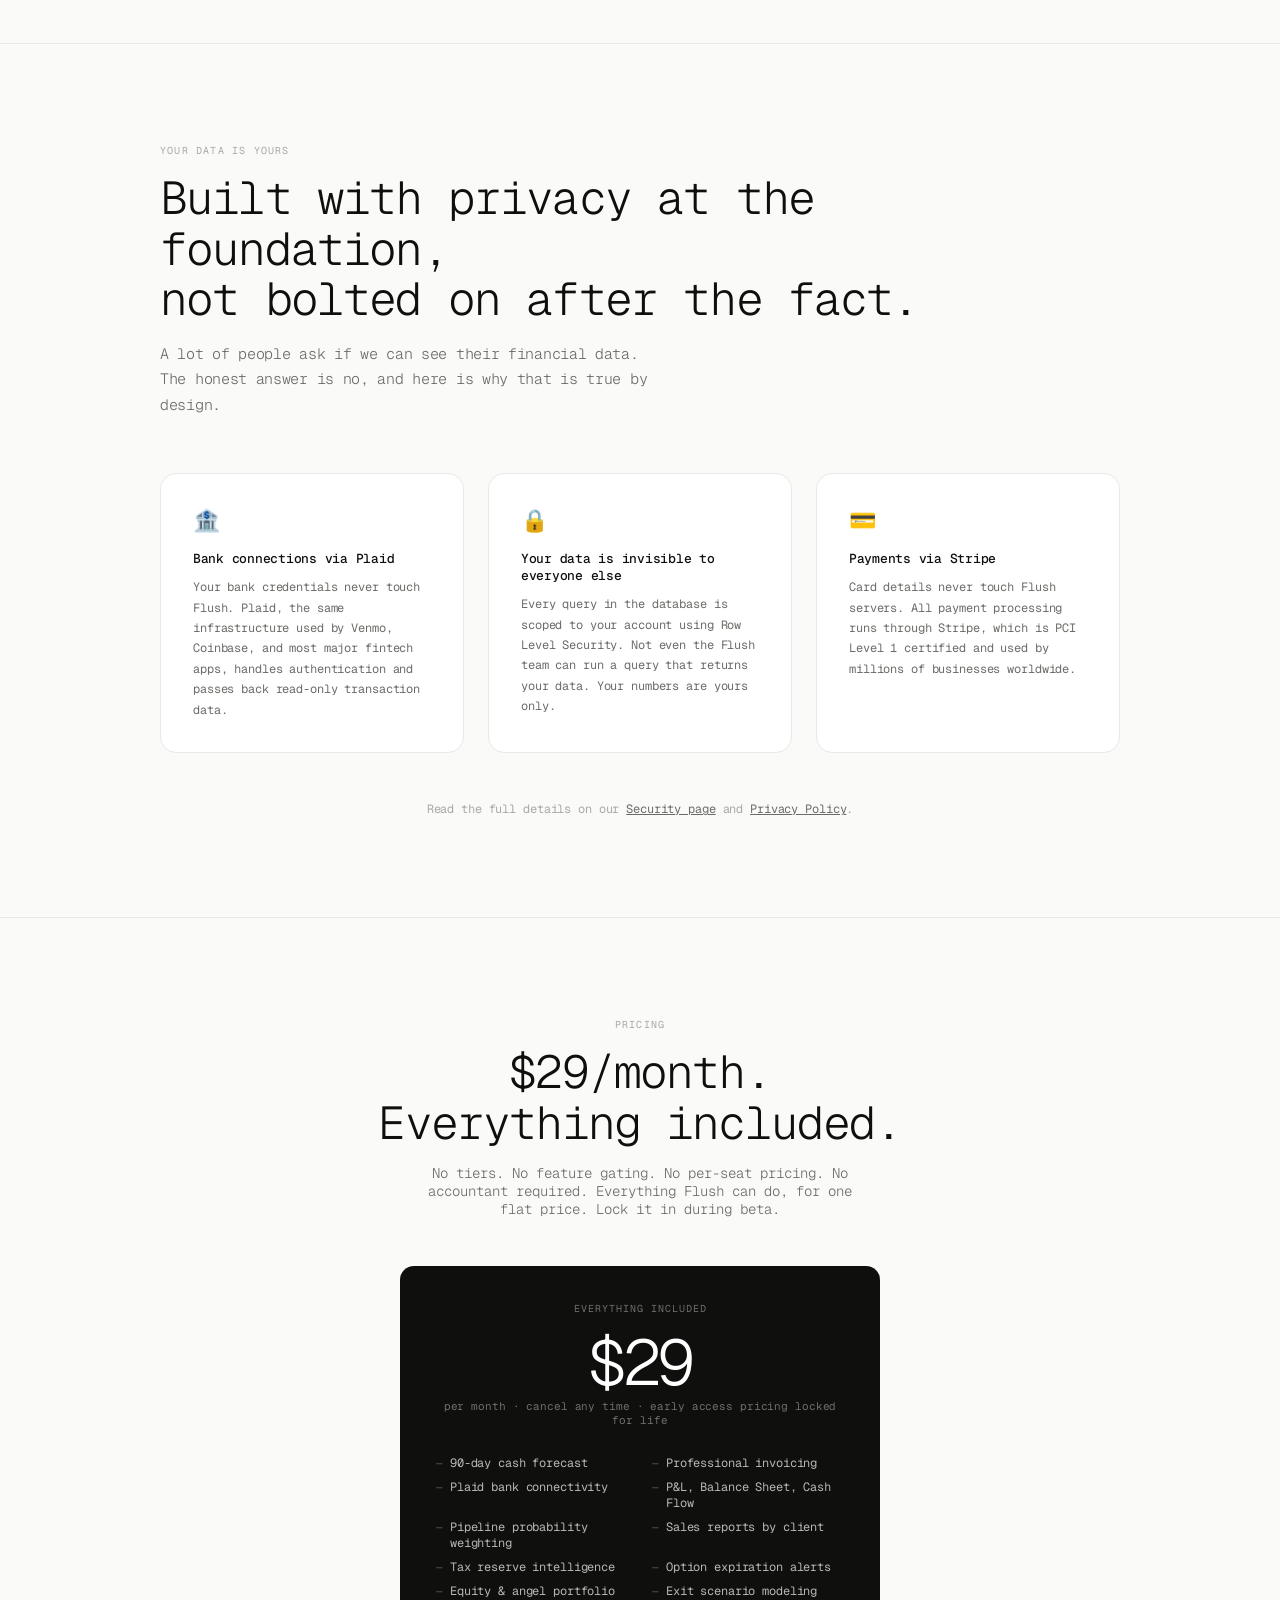
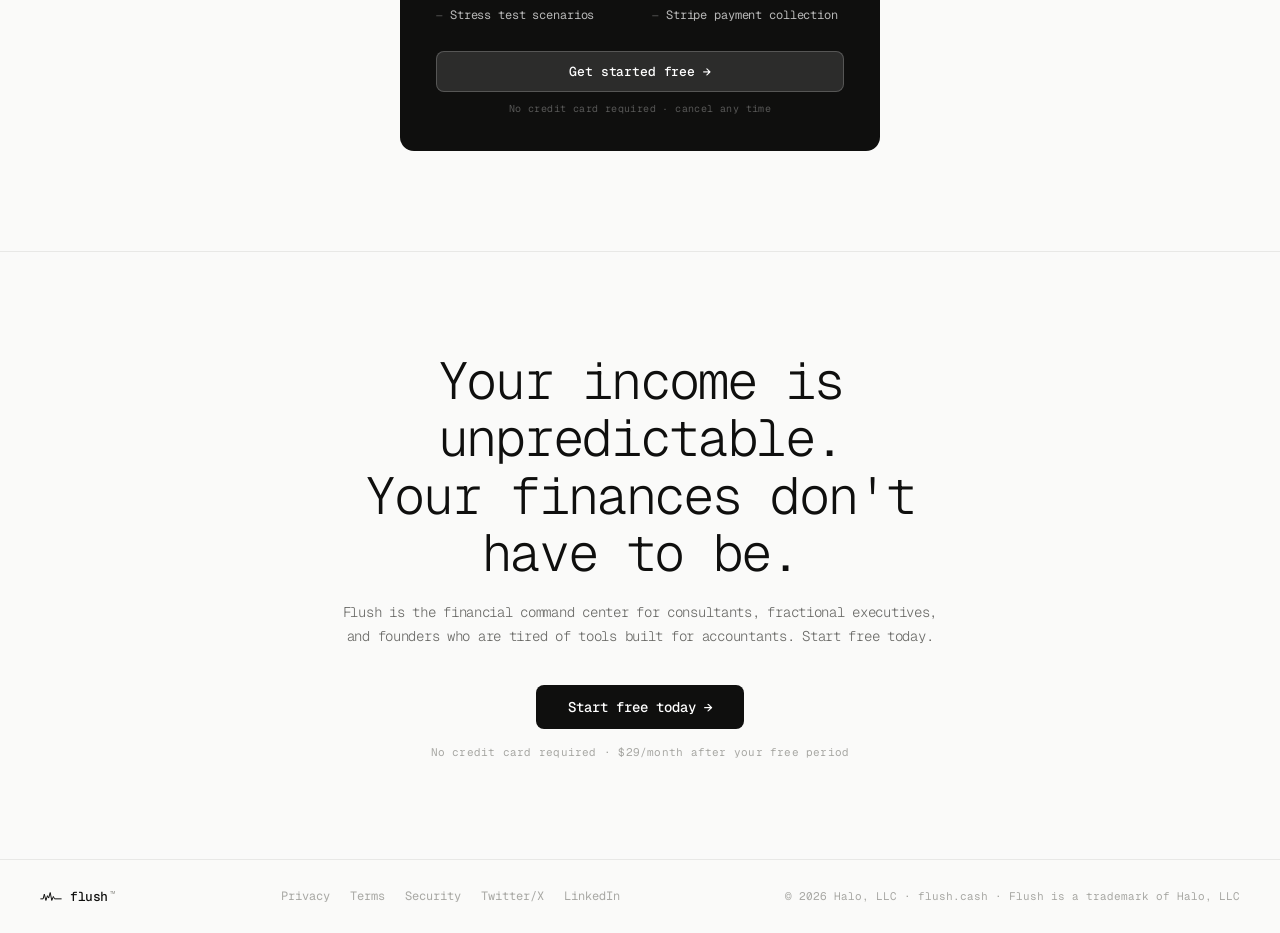
==== commit e3c70044: "landing: update hero headline to entrepreneurs" ====
--- a/index.html
+++ b/index.html
@@ -385,8 +385,8 @@
     <div class="eyebrow-dot"></div>
     Now open · Start free today
   </div>
-  <h1 class="hero-headline">Built for you.</h1>
-  <h1 class="hero-headline-2">Not your accountant.</h1>
+  <h1 class="hero-headline">Built for entrepreneurs.</h1>
+  <h1 class="hero-headline-2">Not accountants.</h1>
   <p class="hero-sub">The financial command center for consultants, founders, and fractional professionals. Cash flow forecasting, invoicing, P&L, equity tracking, and tax intelligence — all in one place. Finally ditch QuickBooks.</p>
   <div class="hero-icp">
     <span class="icp-tag">Fractional executives</span>
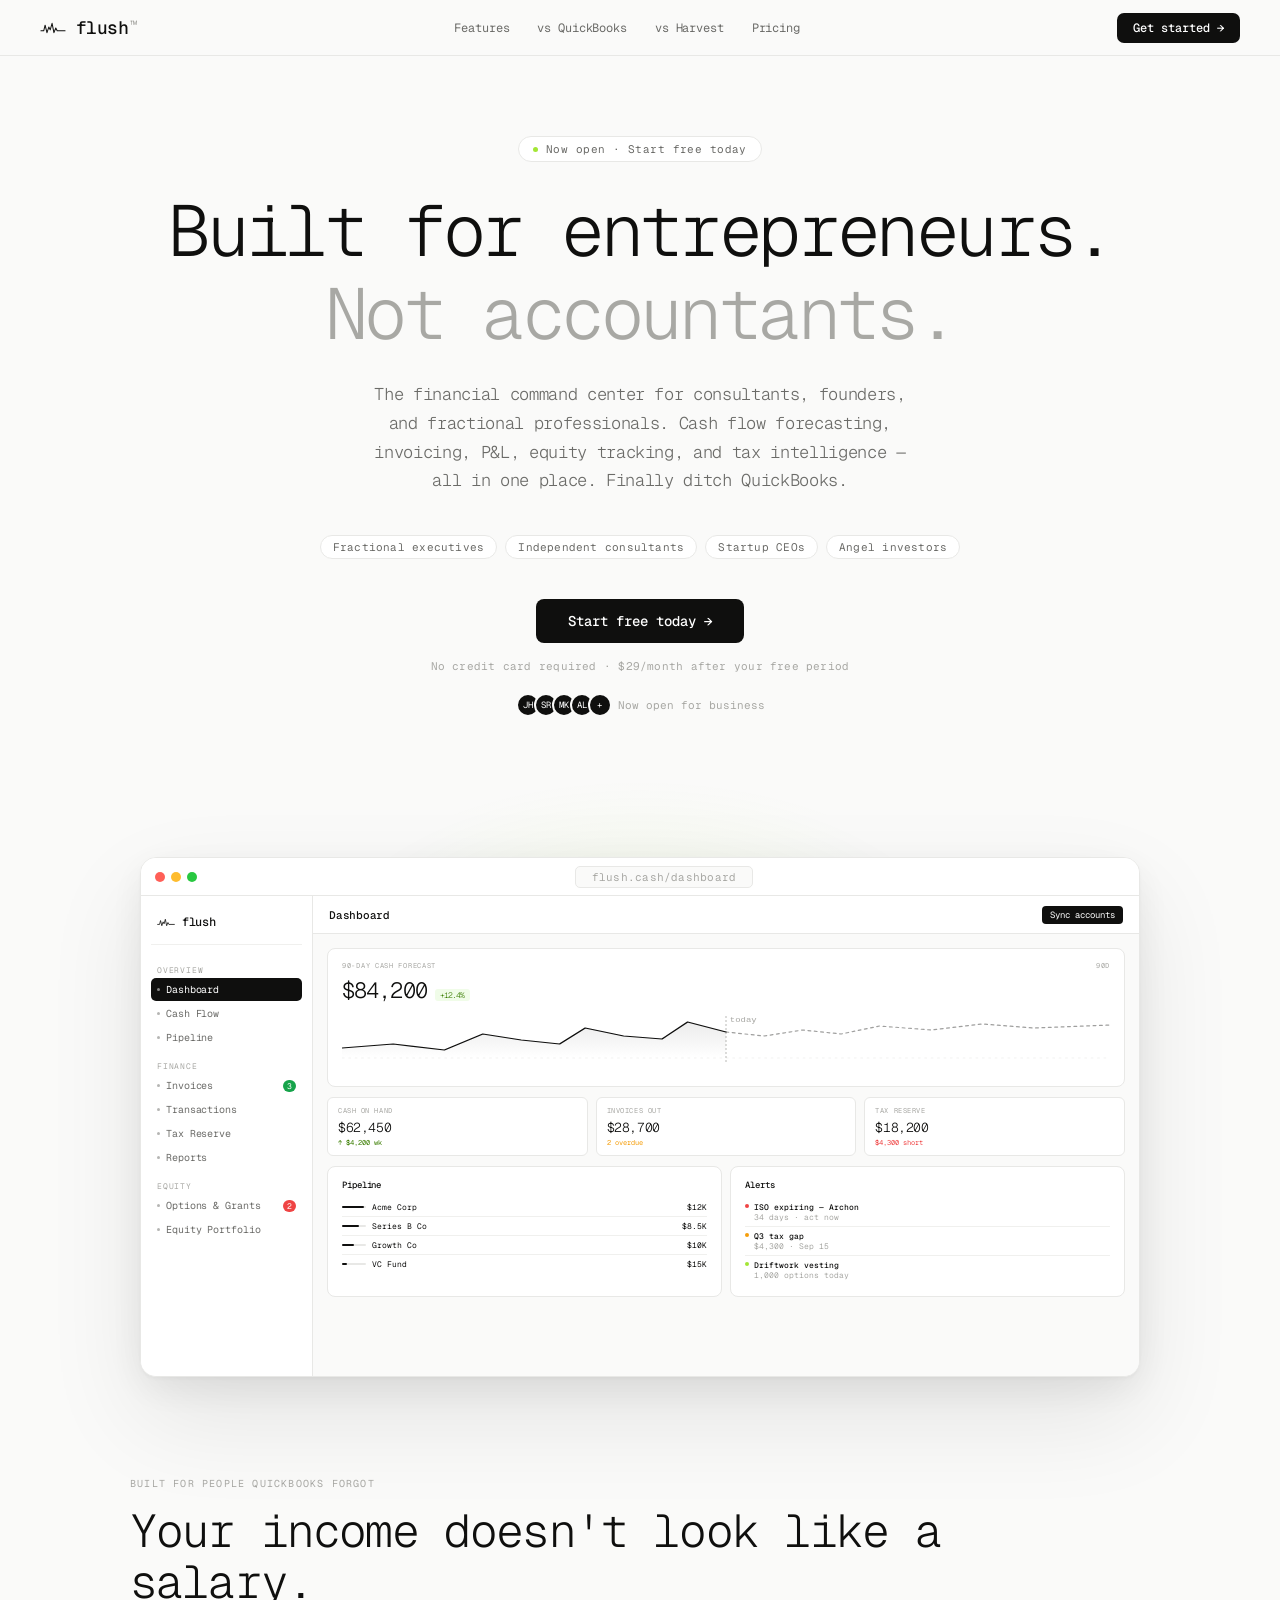
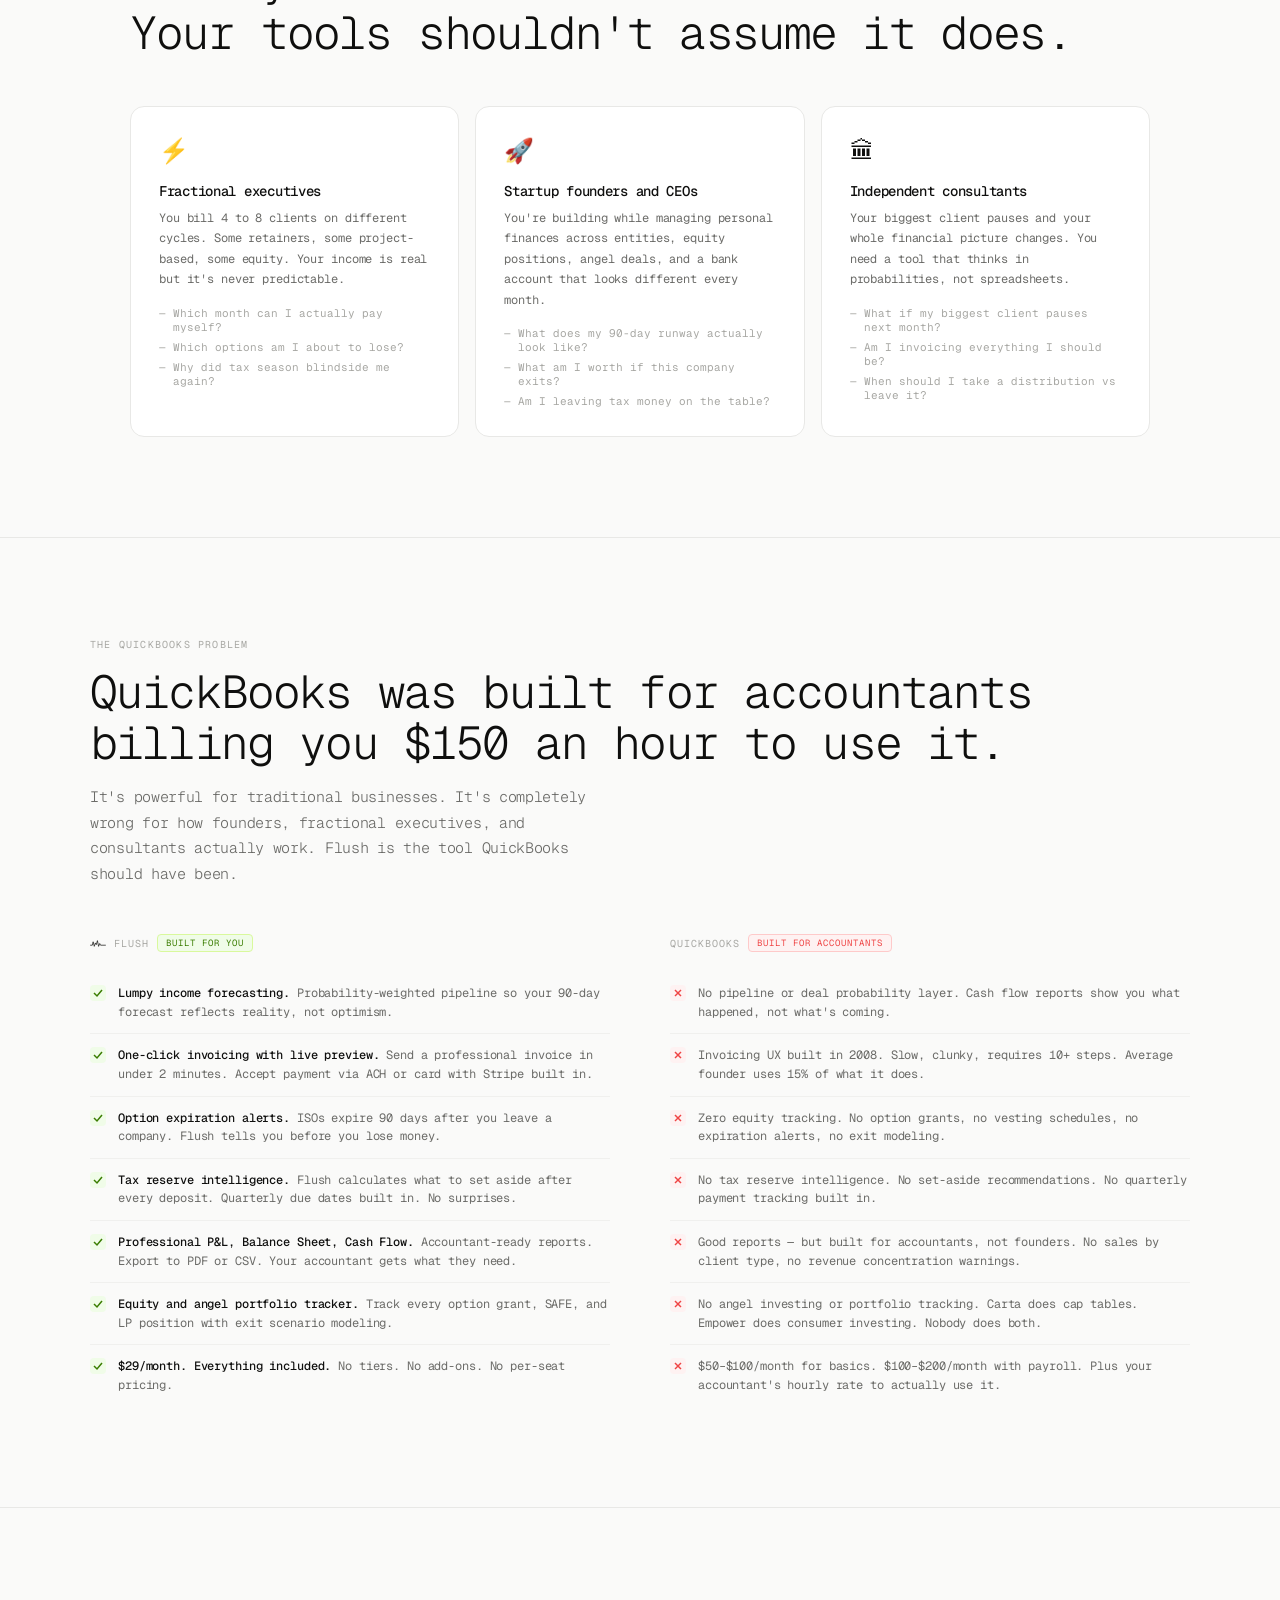
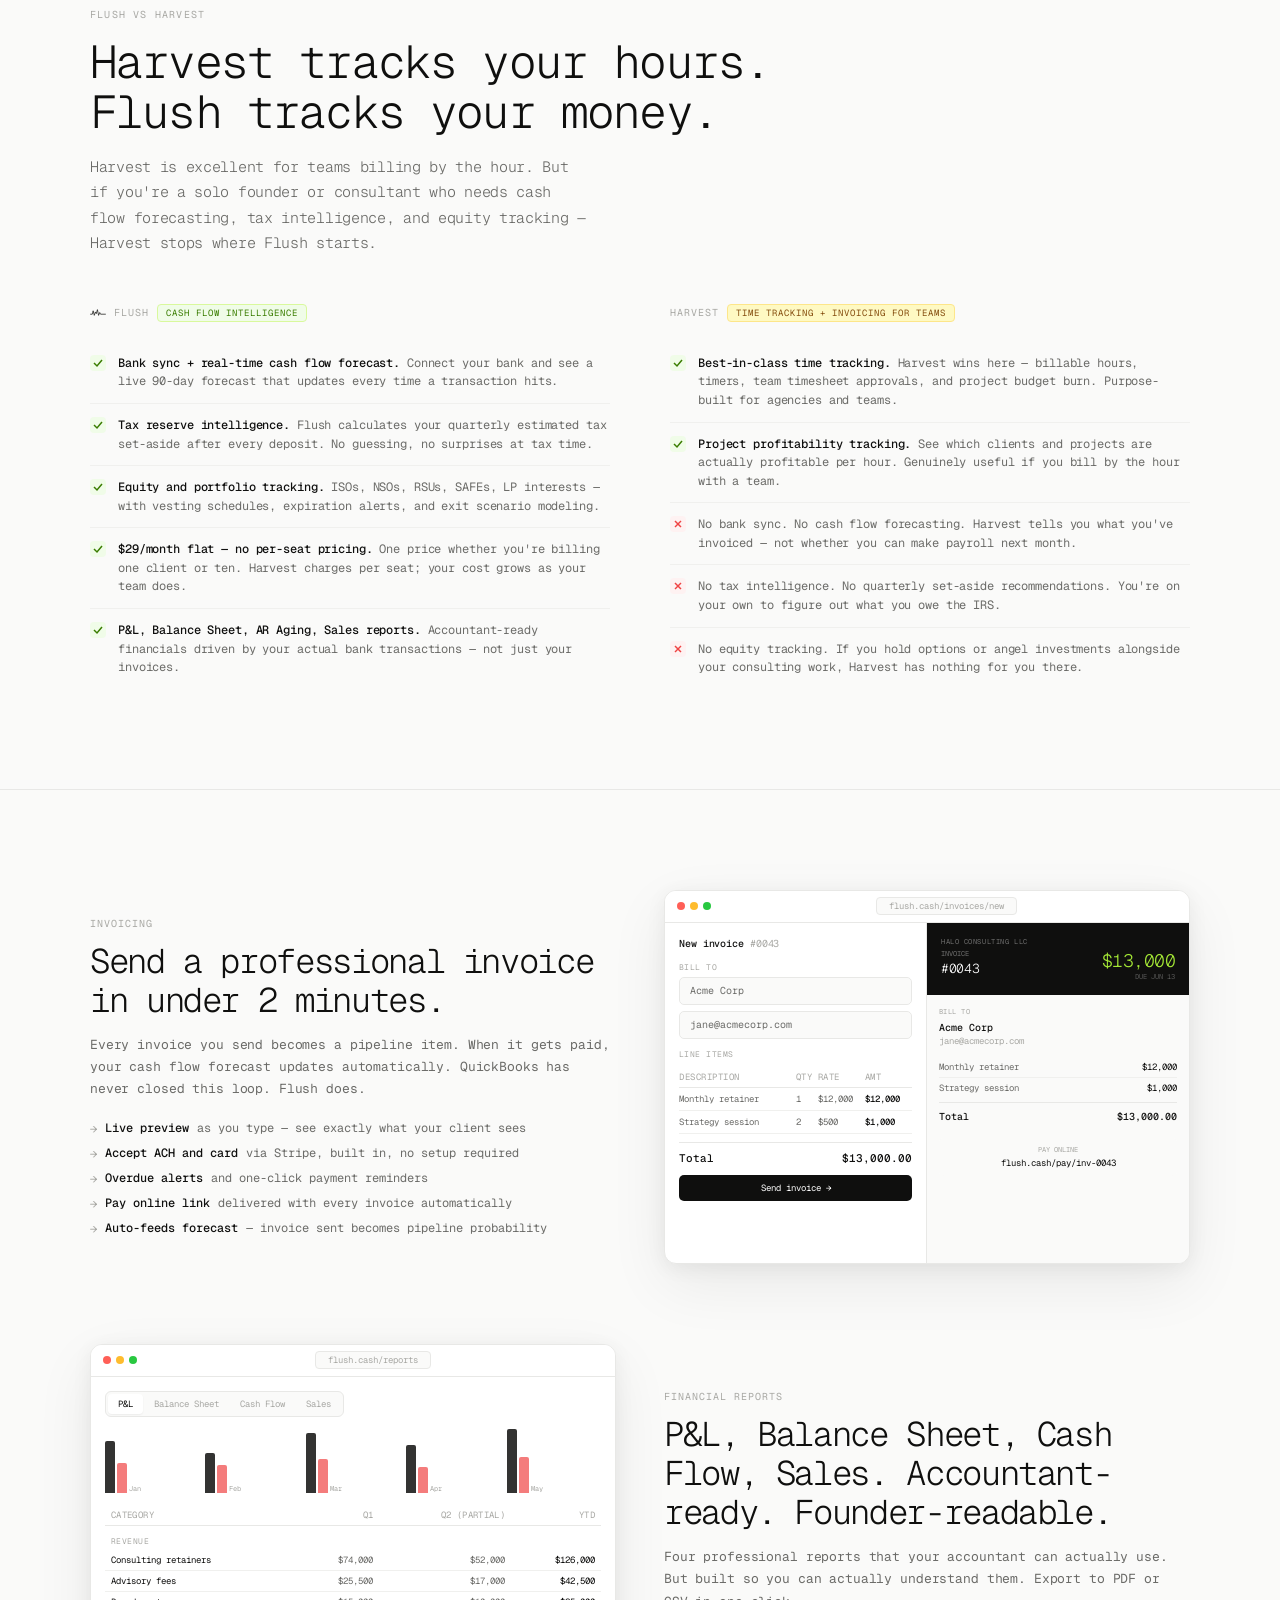
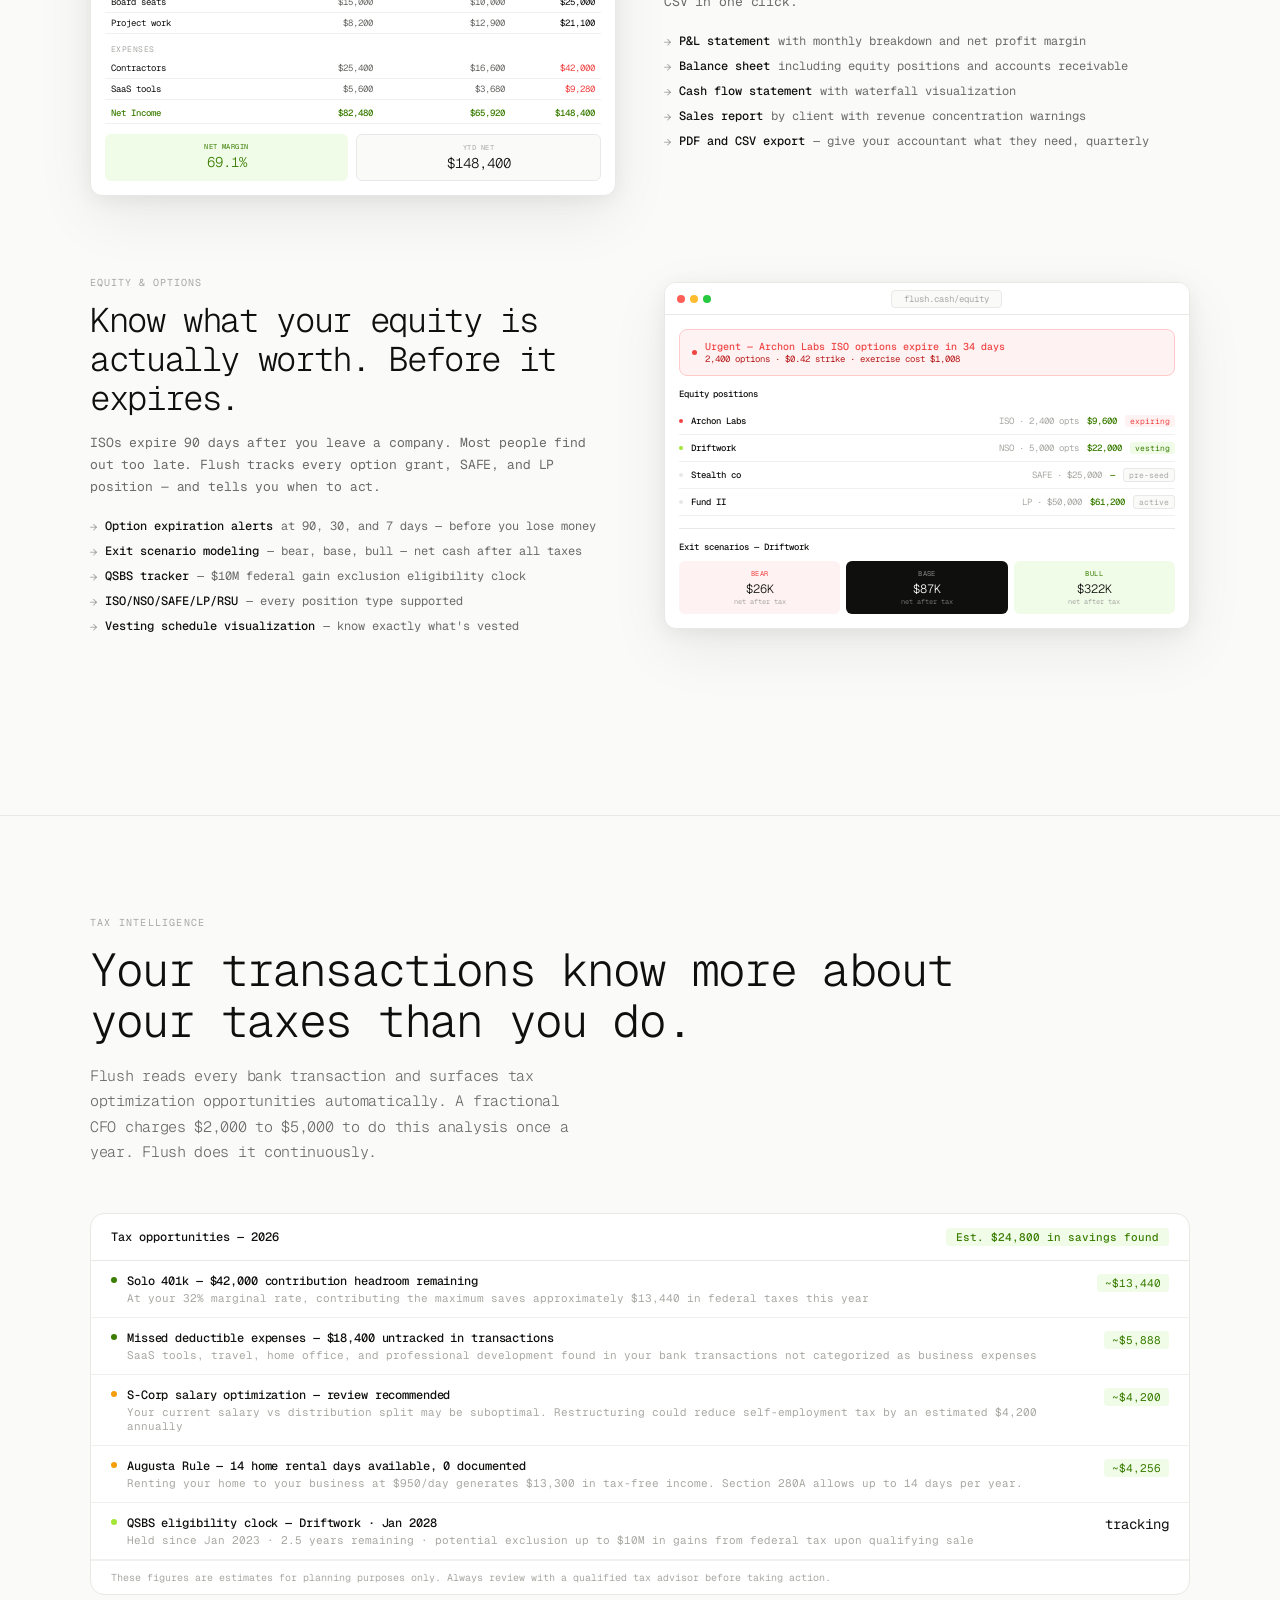
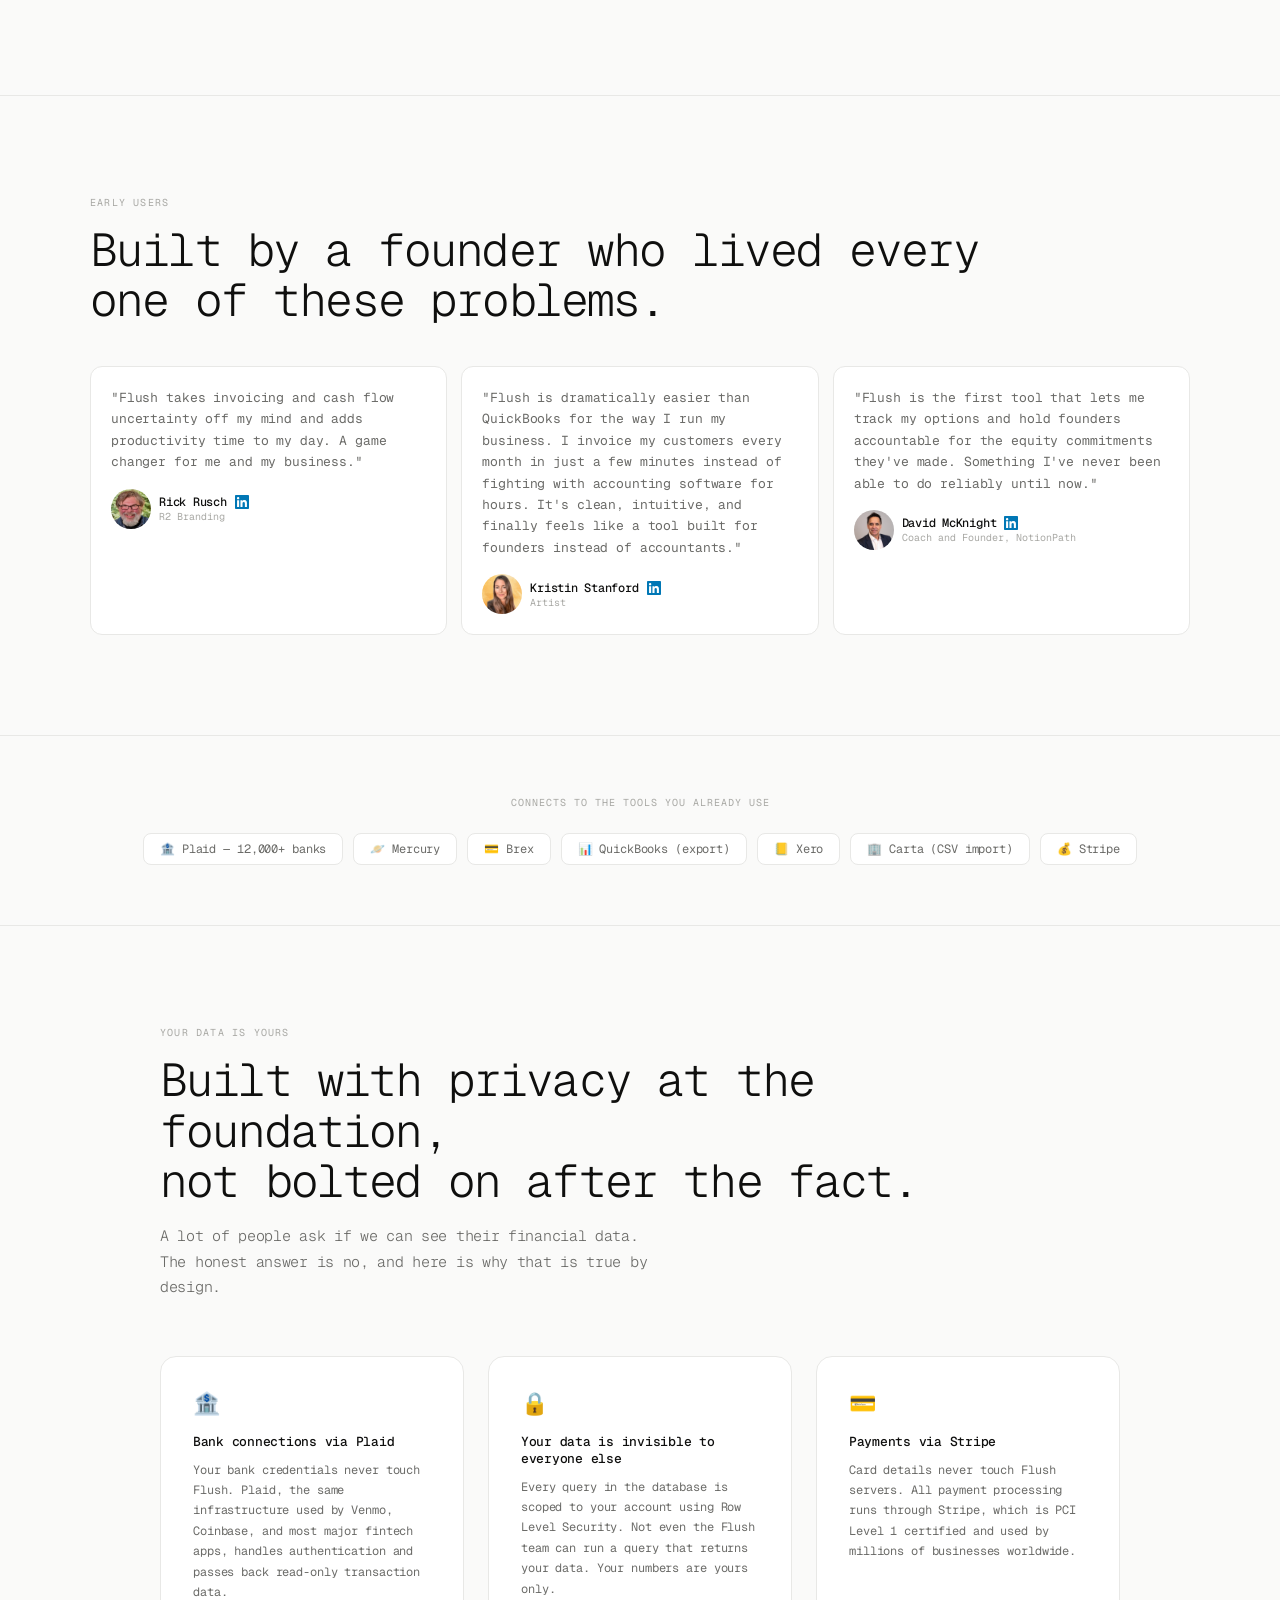
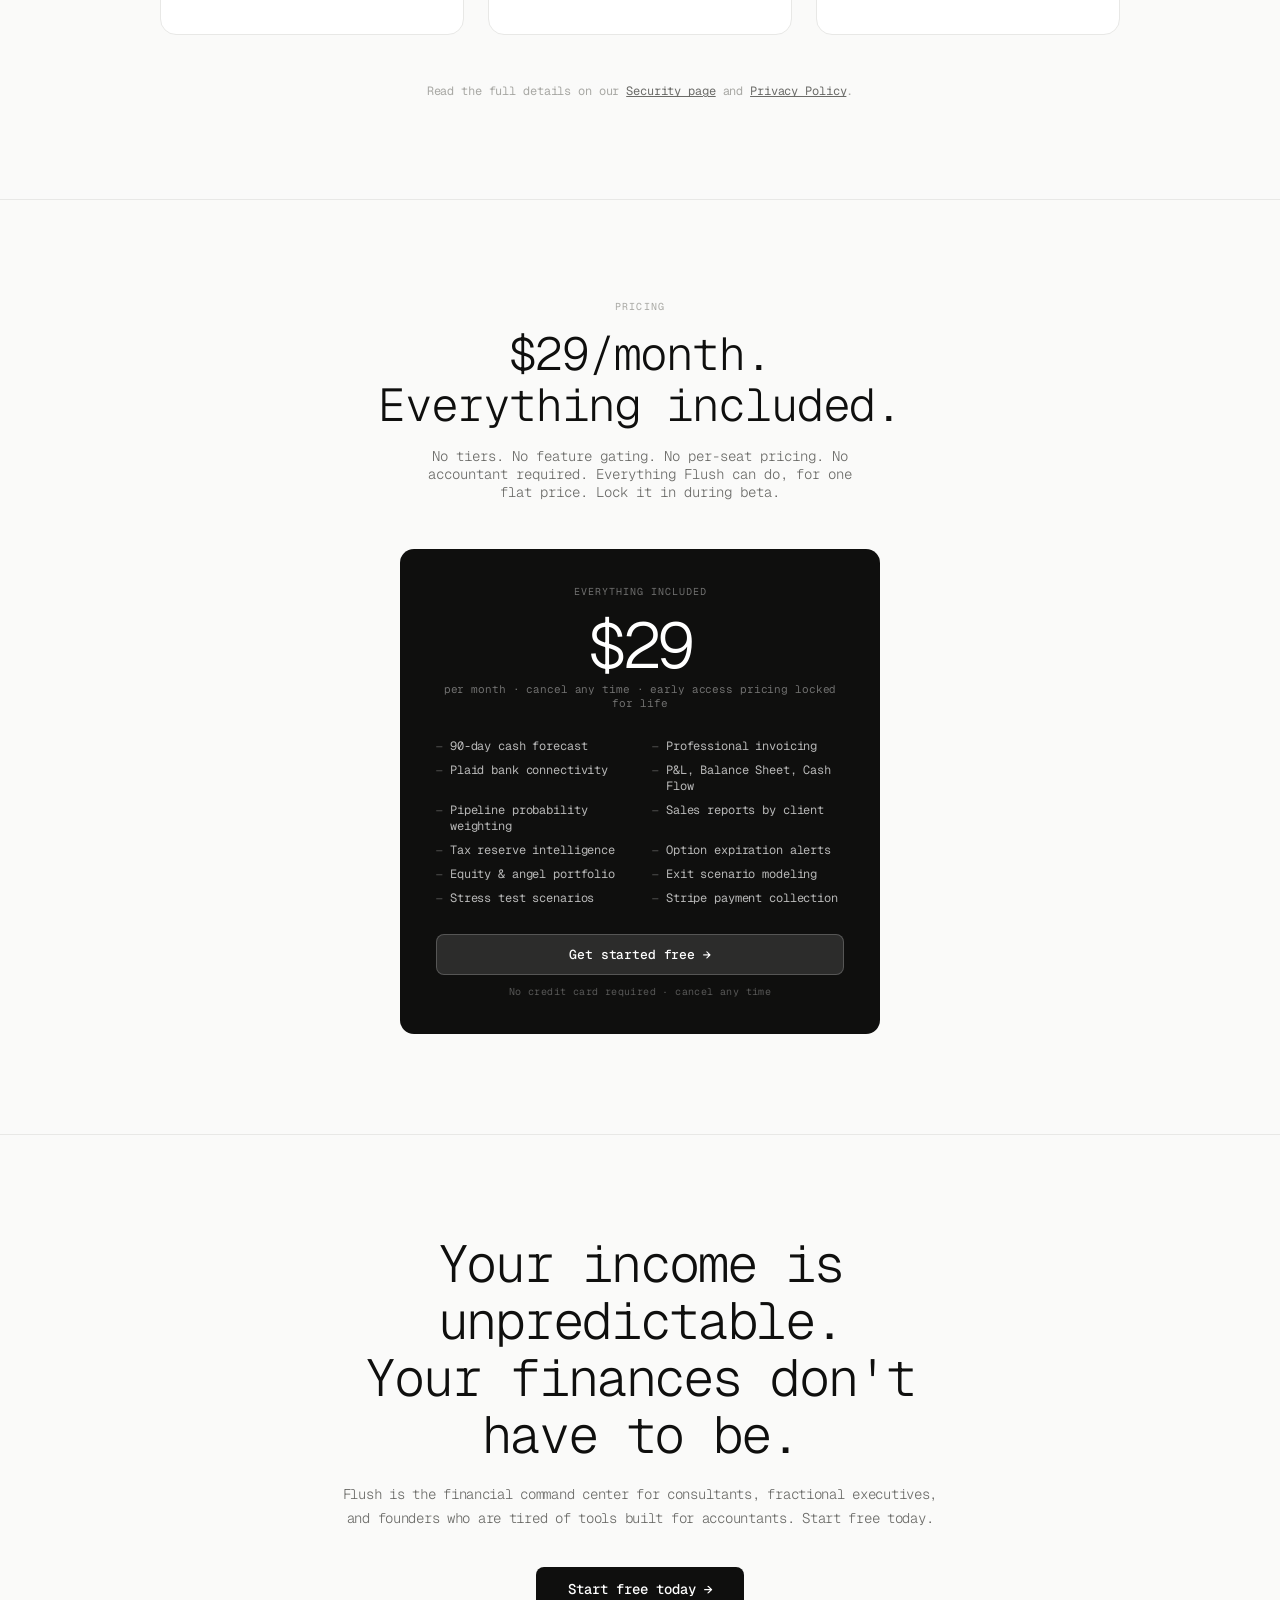
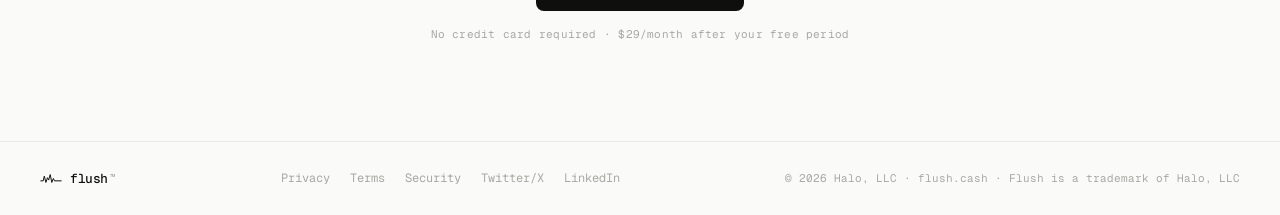
==== commit 37cbd3c3: "Add Harvest to competitors, update favicon" ====
--- a/index.html
+++ b/index.html
@@ -14,6 +14,7 @@
 <meta name="twitter:title" content="Flush — Built for founders. Not accountants.">
 <meta name="twitter:description" content="Cash flow forecasting, invoicing, P&amp;L, equity tracking, and tax intelligence. $29/month.">
 <meta name="twitter:image" content="https://www.flush.cash/og-image.png">
+<link rel="icon" type="image/png" href="/favicon.png">
 <link rel="preconnect" href="https://fonts.googleapis.com">
 <link href="https://fonts.googleapis.com/css2?family=Geist+Mono:wght@300;400;500;600&display=swap" rel="stylesheet">
 <style>
@@ -374,6 +375,7 @@
   <div class="nav-links">
     <a href="#features" class="nav-link">Features</a>
     <a href="#quickbooks" class="nav-link">vs QuickBooks</a>
+    <a href="#harvest" class="nav-link">vs Harvest</a>
     <a href="#pricing" class="nav-link">Pricing</a>
   </div>
   <a href="https://app.flush.cash" class="nav-cta">Get started →</a>
@@ -561,6 +563,44 @@
         <div class="qb-row"><div class="qb-check no"><svg width="10" height="10" viewBox="0 0 10 10" fill="none" stroke="var(--red)" stroke-width="1.5"><line x1="2" y1="2" x2="8" y2="8"/><line x1="8" y1="2" x2="2" y2="8"/></svg></div><div class="qb-text">Good reports — but built for accountants, not founders. No sales by client type, no revenue concentration warnings.</div></div>
         <div class="qb-row"><div class="qb-check no"><svg width="10" height="10" viewBox="0 0 10 10" fill="none" stroke="var(--red)" stroke-width="1.5"><line x1="2" y1="2" x2="8" y2="8"/><line x1="8" y1="2" x2="2" y2="8"/></svg></div><div class="qb-text">No angel investing or portfolio tracking. Carta does cap tables. Empower does consumer investing. Nobody does both.</div></div>
         <div class="qb-row"><div class="qb-check no"><svg width="10" height="10" viewBox="0 0 10 10" fill="none" stroke="var(--red)" stroke-width="1.5"><line x1="2" y1="2" x2="8" y2="8"/><line x1="8" y1="2" x2="2" y2="8"/></svg></div><div class="qb-text">$50–$100/month for basics. $100–$200/month with payroll. Plus your accountant's hourly rate to actually use it.</div></div>
+      </div>
+    </div>
+  </div>
+</div>
+
+<!-- HARVEST COMPARISON -->
+<div class="qb-section" id="harvest">
+  <div class="qb-inner">
+    <div class="section-eyebrow reveal">Flush vs Harvest</div>
+    <h2 class="section-headline reveal">Harvest tracks your hours.<br>Flush tracks your money.</h2>
+    <p class="section-body reveal" style="margin-bottom:0;">Harvest is excellent for teams billing by the hour. But if you're a solo founder or consultant who needs cash flow forecasting, tax intelligence, and equity tracking — Harvest stops where Flush starts.</p>
+
+    <div class="qb-grid reveal">
+      <!-- Flush column -->
+      <div>
+        <div class="qb-col-label">
+          <svg width="16" height="11" viewBox="0 0 56 32" fill="none"><path d="M2 22 L8 22 L11 10 L15 26 L19 14 L22 20 L26 6 L30 26 L34 16 L37 22 L54 22" stroke="#0f0f0e" stroke-width="2.5" stroke-linecap="round" stroke-linejoin="round"/></svg>
+          flush
+          <span class="pill tag-green" style="background:var(--accent-muted);color:#3a7d00;border:1px solid #d9f99d">Cash flow intelligence</span>
+        </div>
+        <div class="qb-row"><div class="qb-check yes"><svg width="10" height="10" viewBox="0 0 10 10" fill="none" stroke="#3a7d00" stroke-width="1.5"><polyline points="1,5 4,8 9,2"/></svg></div><div class="qb-text"><strong>Bank sync + real-time cash flow forecast.</strong> Connect your bank and see a live 90-day forecast that updates every time a transaction hits.</div></div>
+        <div class="qb-row"><div class="qb-check yes"><svg width="10" height="10" viewBox="0 0 10 10" fill="none" stroke="#3a7d00" stroke-width="1.5"><polyline points="1,5 4,8 9,2"/></svg></div><div class="qb-text"><strong>Tax reserve intelligence.</strong> Flush calculates your quarterly estimated tax set-aside after every deposit. No guessing, no surprises at tax time.</div></div>
+        <div class="qb-row"><div class="qb-check yes"><svg width="10" height="10" viewBox="0 0 10 10" fill="none" stroke="#3a7d00" stroke-width="1.5"><polyline points="1,5 4,8 9,2"/></svg></div><div class="qb-text"><strong>Equity and portfolio tracking.</strong> ISOs, NSOs, RSUs, SAFEs, LP interests — with vesting schedules, expiration alerts, and exit scenario modeling.</div></div>
+        <div class="qb-row"><div class="qb-check yes"><svg width="10" height="10" viewBox="0 0 10 10" fill="none" stroke="#3a7d00" stroke-width="1.5"><polyline points="1,5 4,8 9,2"/></svg></div><div class="qb-text"><strong>$29/month flat — no per-seat pricing.</strong> One price whether you're billing one client or ten. Harvest charges per seat; your cost grows as your team does.</div></div>
+        <div class="qb-row"><div class="qb-check yes"><svg width="10" height="10" viewBox="0 0 10 10" fill="none" stroke="#3a7d00" stroke-width="1.5"><polyline points="1,5 4,8 9,2"/></svg></div><div class="qb-text"><strong>P&L, Balance Sheet, AR Aging, Sales reports.</strong> Accountant-ready financials driven by your actual bank transactions — not just your invoices.</div></div>
+      </div>
+
+      <!-- Harvest column -->
+      <div>
+        <div class="qb-col-label">
+          Harvest
+          <span class="pill" style="background:#fef9c3;color:#854d0e;border:1px solid #fde68a;padding:2px 8px;border-radius:4px;font-size:9px">Time tracking + invoicing for teams</span>
+        </div>
+        <div class="qb-row"><div class="qb-check yes"><svg width="10" height="10" viewBox="0 0 10 10" fill="none" stroke="#3a7d00" stroke-width="1.5"><polyline points="1,5 4,8 9,2"/></svg></div><div class="qb-text"><strong>Best-in-class time tracking.</strong> Harvest wins here — billable hours, timers, team timesheet approvals, and project budget burn. Purpose-built for agencies and teams.</div></div>
+        <div class="qb-row"><div class="qb-check yes"><svg width="10" height="10" viewBox="0 0 10 10" fill="none" stroke="#3a7d00" stroke-width="1.5"><polyline points="1,5 4,8 9,2"/></svg></div><div class="qb-text"><strong>Project profitability tracking.</strong> See which clients and projects are actually profitable per hour. Genuinely useful if you bill by the hour with a team.</div></div>
+        <div class="qb-row"><div class="qb-check no"><svg width="10" height="10" viewBox="0 0 10 10" fill="none" stroke="var(--red)" stroke-width="1.5"><line x1="2" y1="2" x2="8" y2="8"/><line x1="8" y1="2" x2="2" y2="8"/></svg></div><div class="qb-text">No bank sync. No cash flow forecasting. Harvest tells you what you've invoiced — not whether you can make payroll next month.</div></div>
+        <div class="qb-row"><div class="qb-check no"><svg width="10" height="10" viewBox="0 0 10 10" fill="none" stroke="var(--red)" stroke-width="1.5"><line x1="2" y1="2" x2="8" y2="8"/><line x1="8" y1="2" x2="2" y2="8"/></svg></div><div class="qb-text">No tax intelligence. No quarterly set-aside recommendations. You're on your own to figure out what you owe the IRS.</div></div>
+        <div class="qb-row"><div class="qb-check no"><svg width="10" height="10" viewBox="0 0 10 10" fill="none" stroke="var(--red)" stroke-width="1.5"><line x1="2" y1="2" x2="8" y2="8"/><line x1="8" y1="2" x2="2" y2="8"/></svg></div><div class="qb-text">No equity tracking. If you hold options or angel investments alongside your consulting work, Harvest has nothing for you there.</div></div>
       </div>
     </div>
   </div>
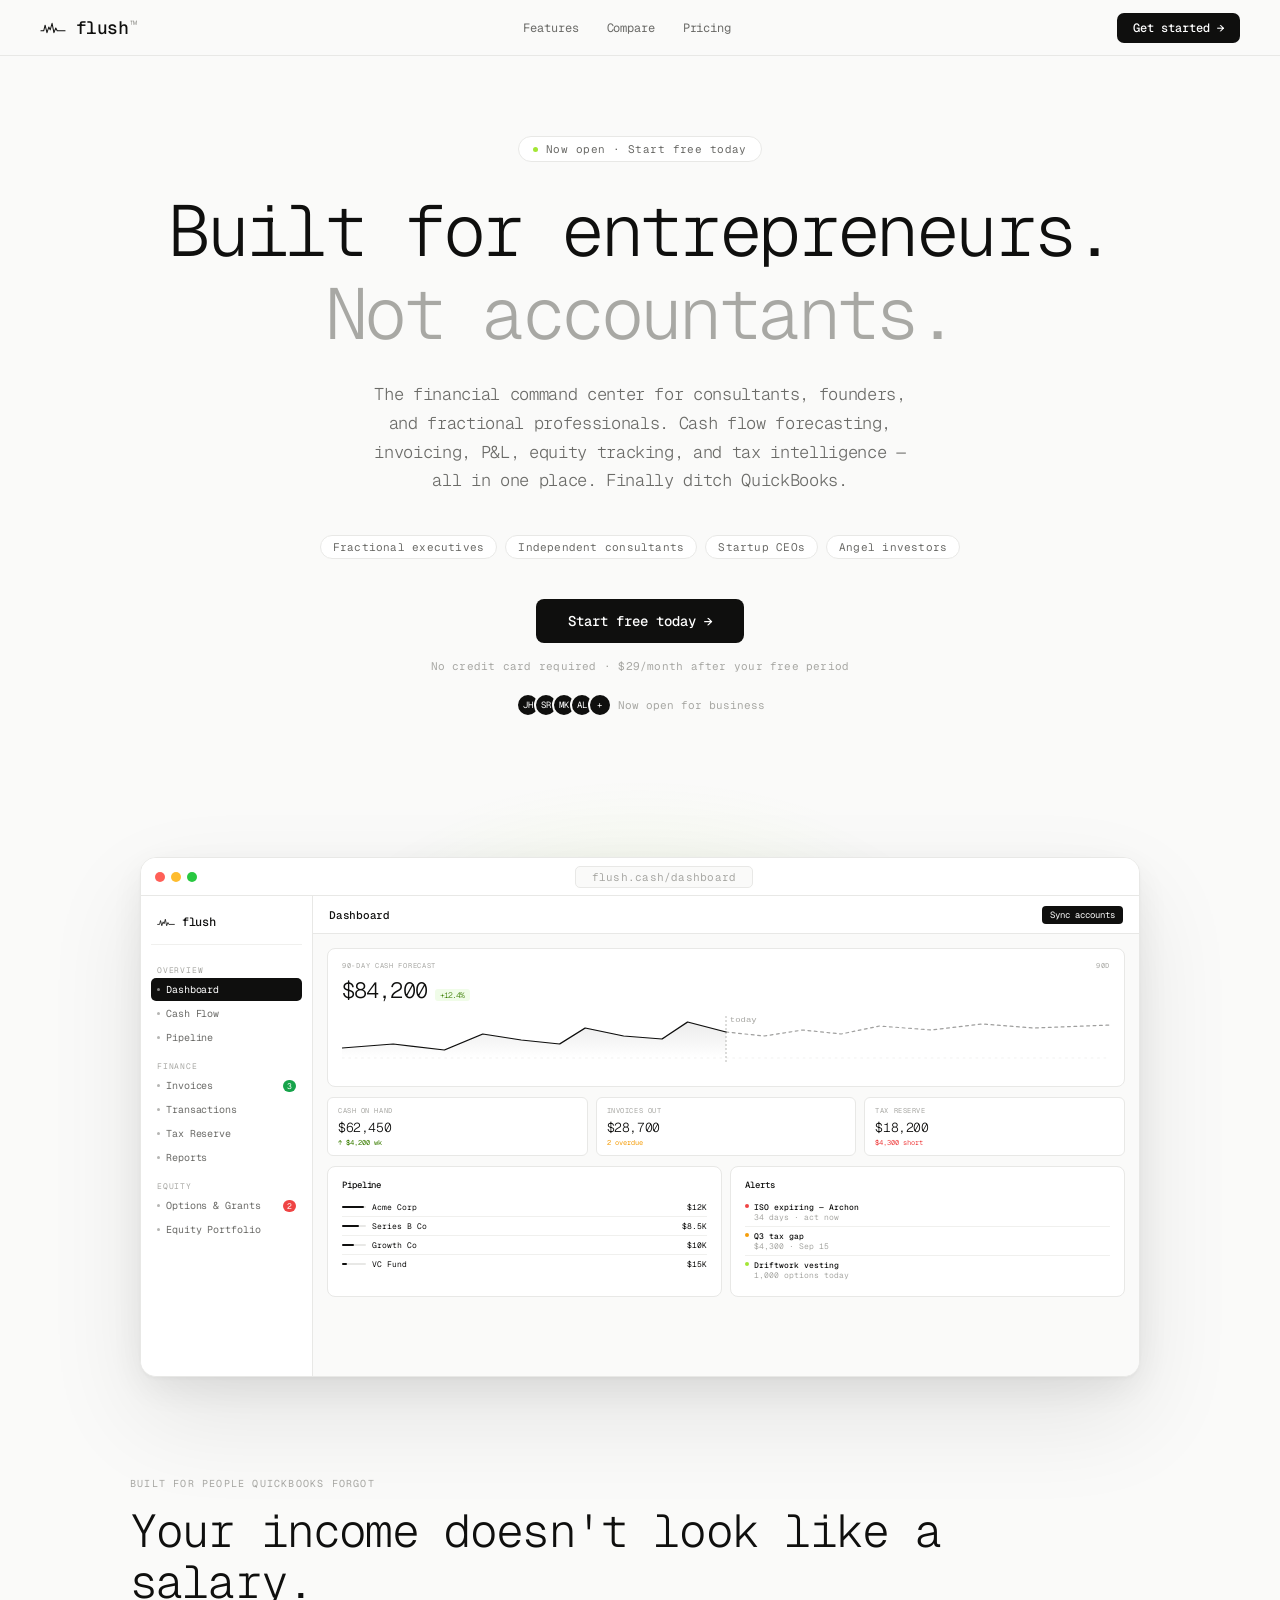
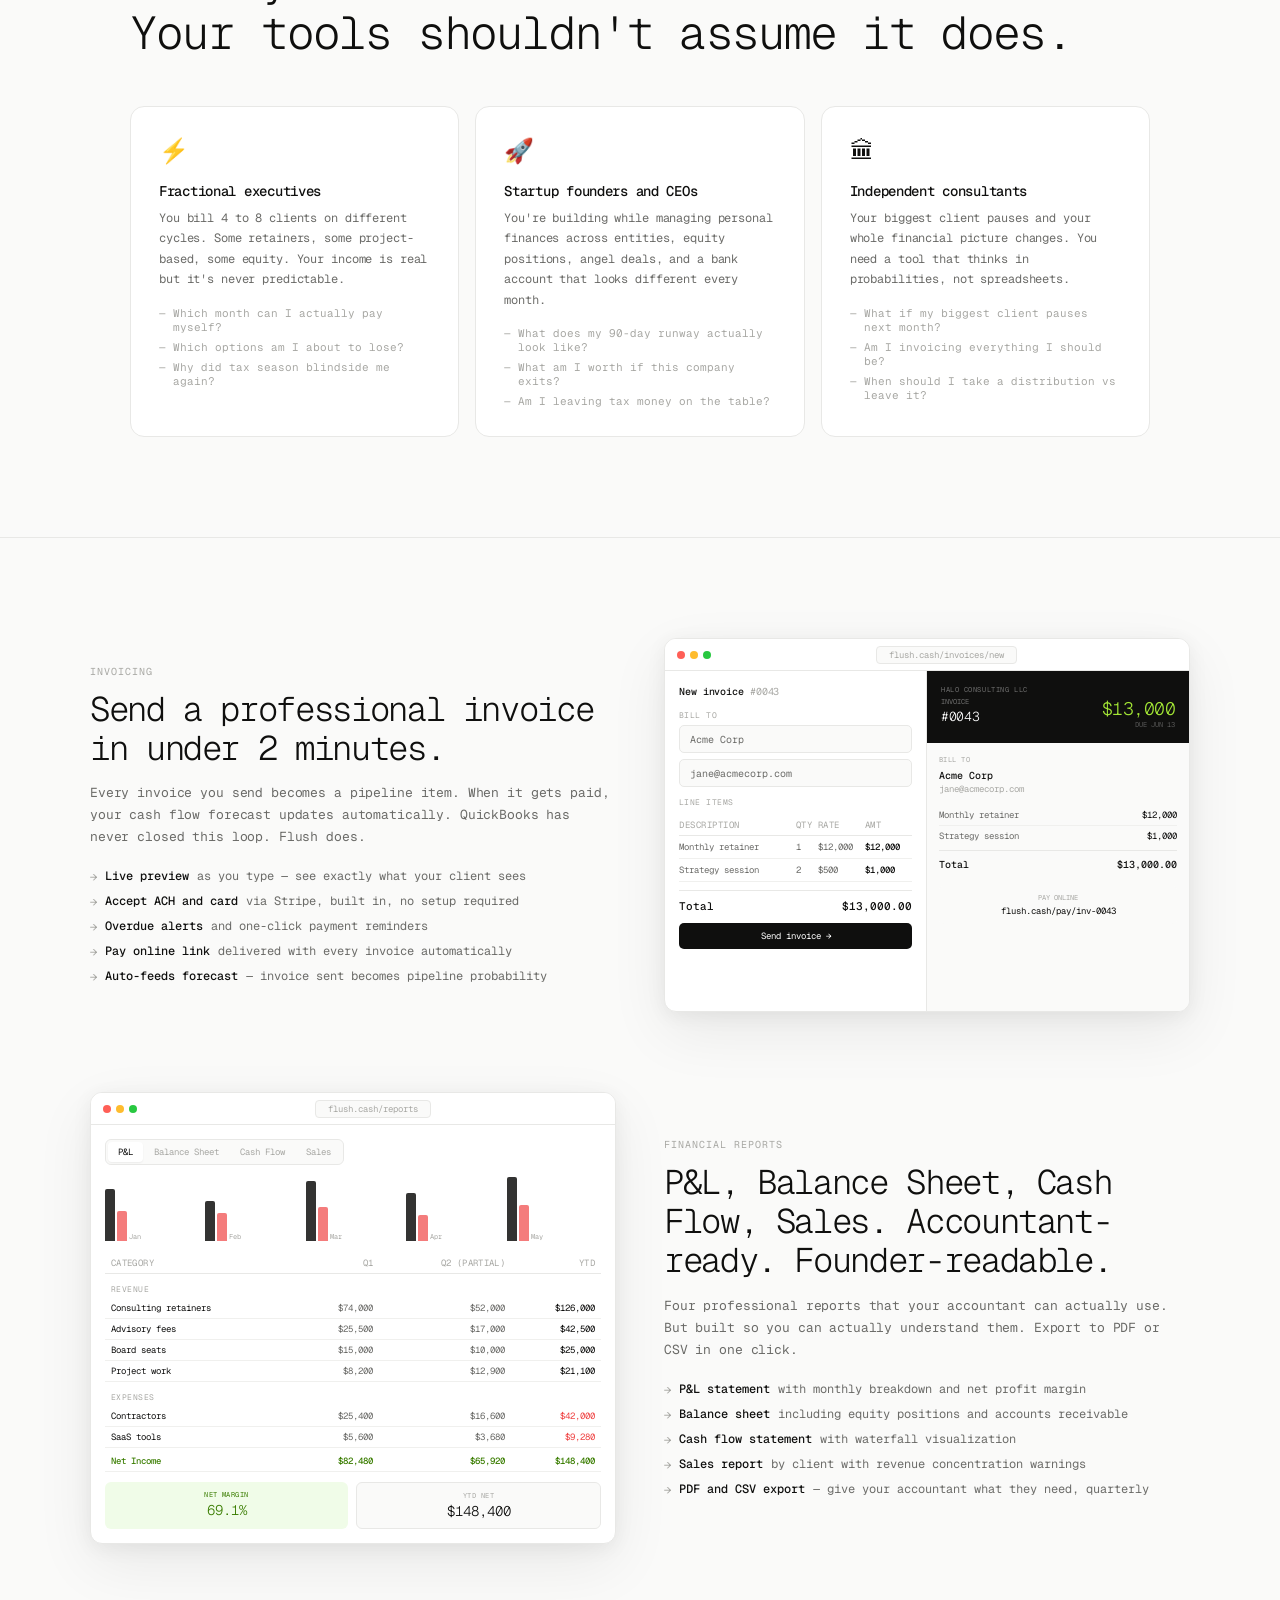
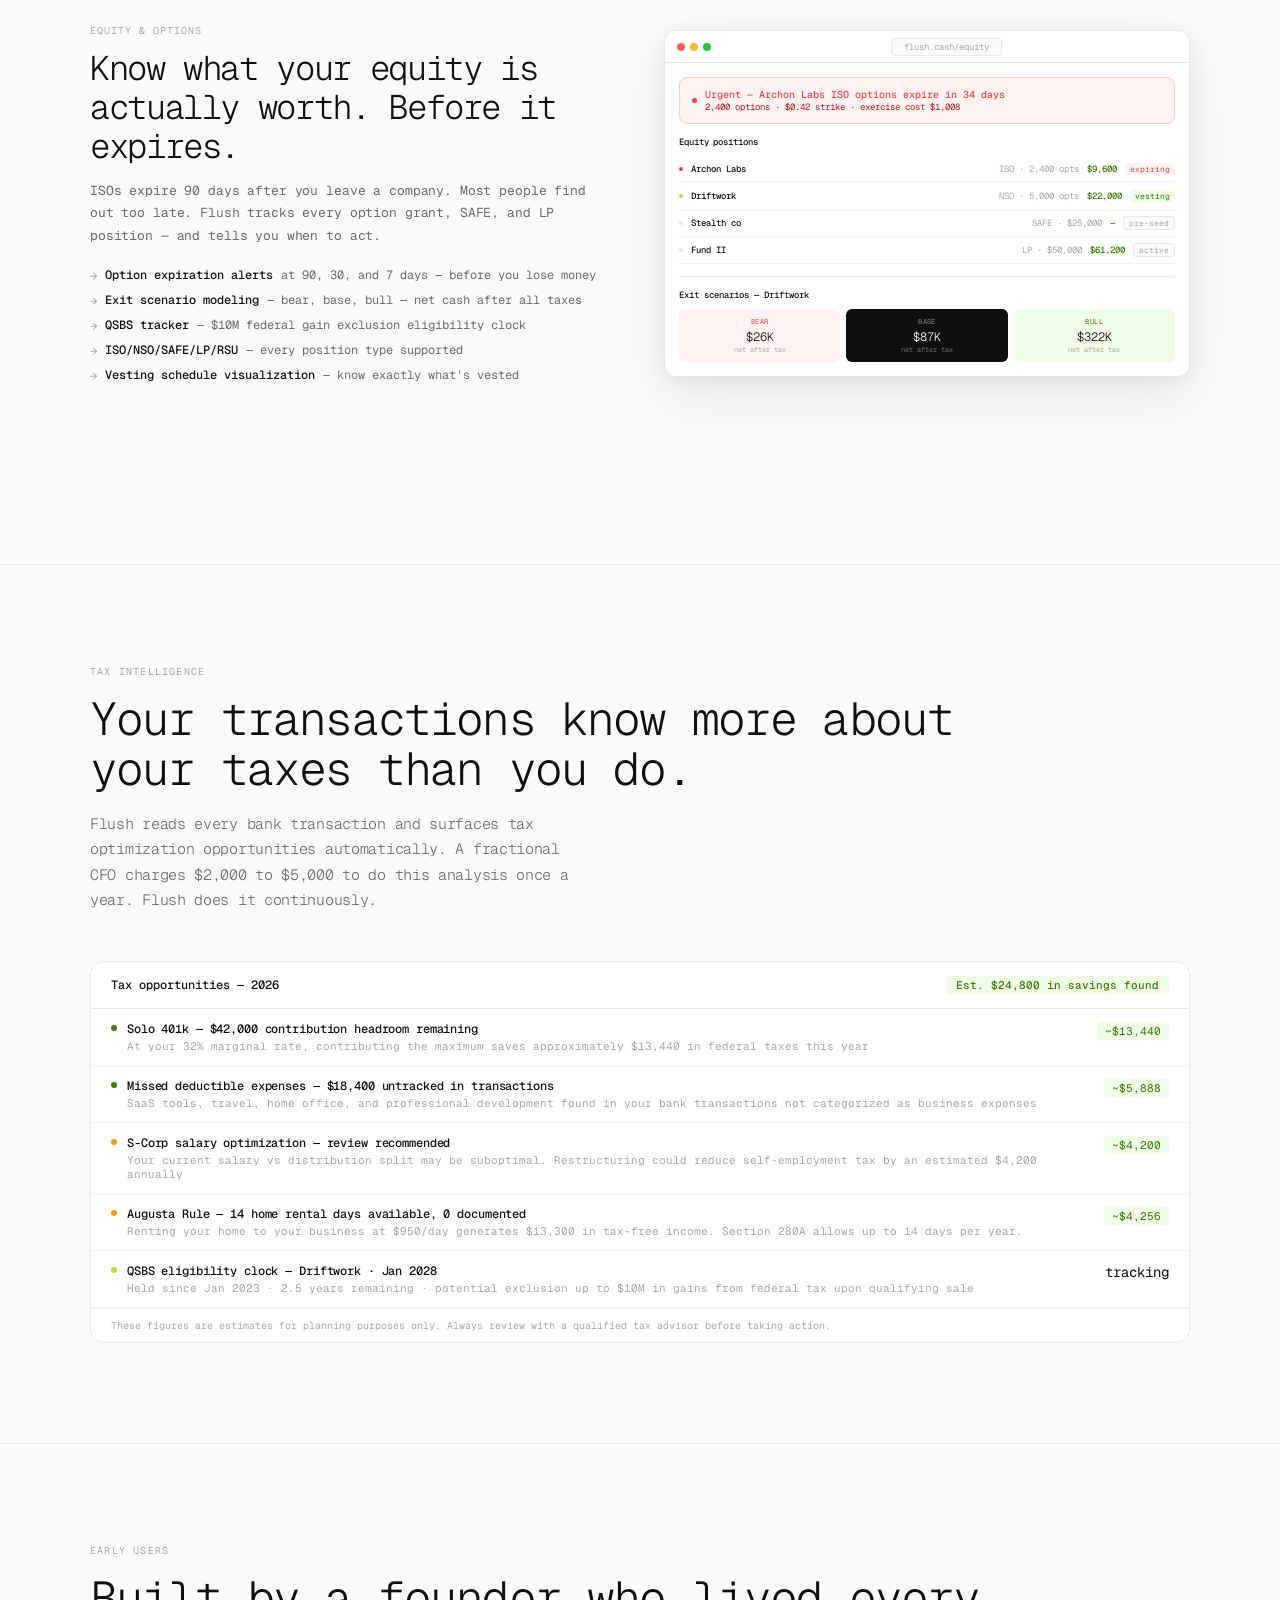
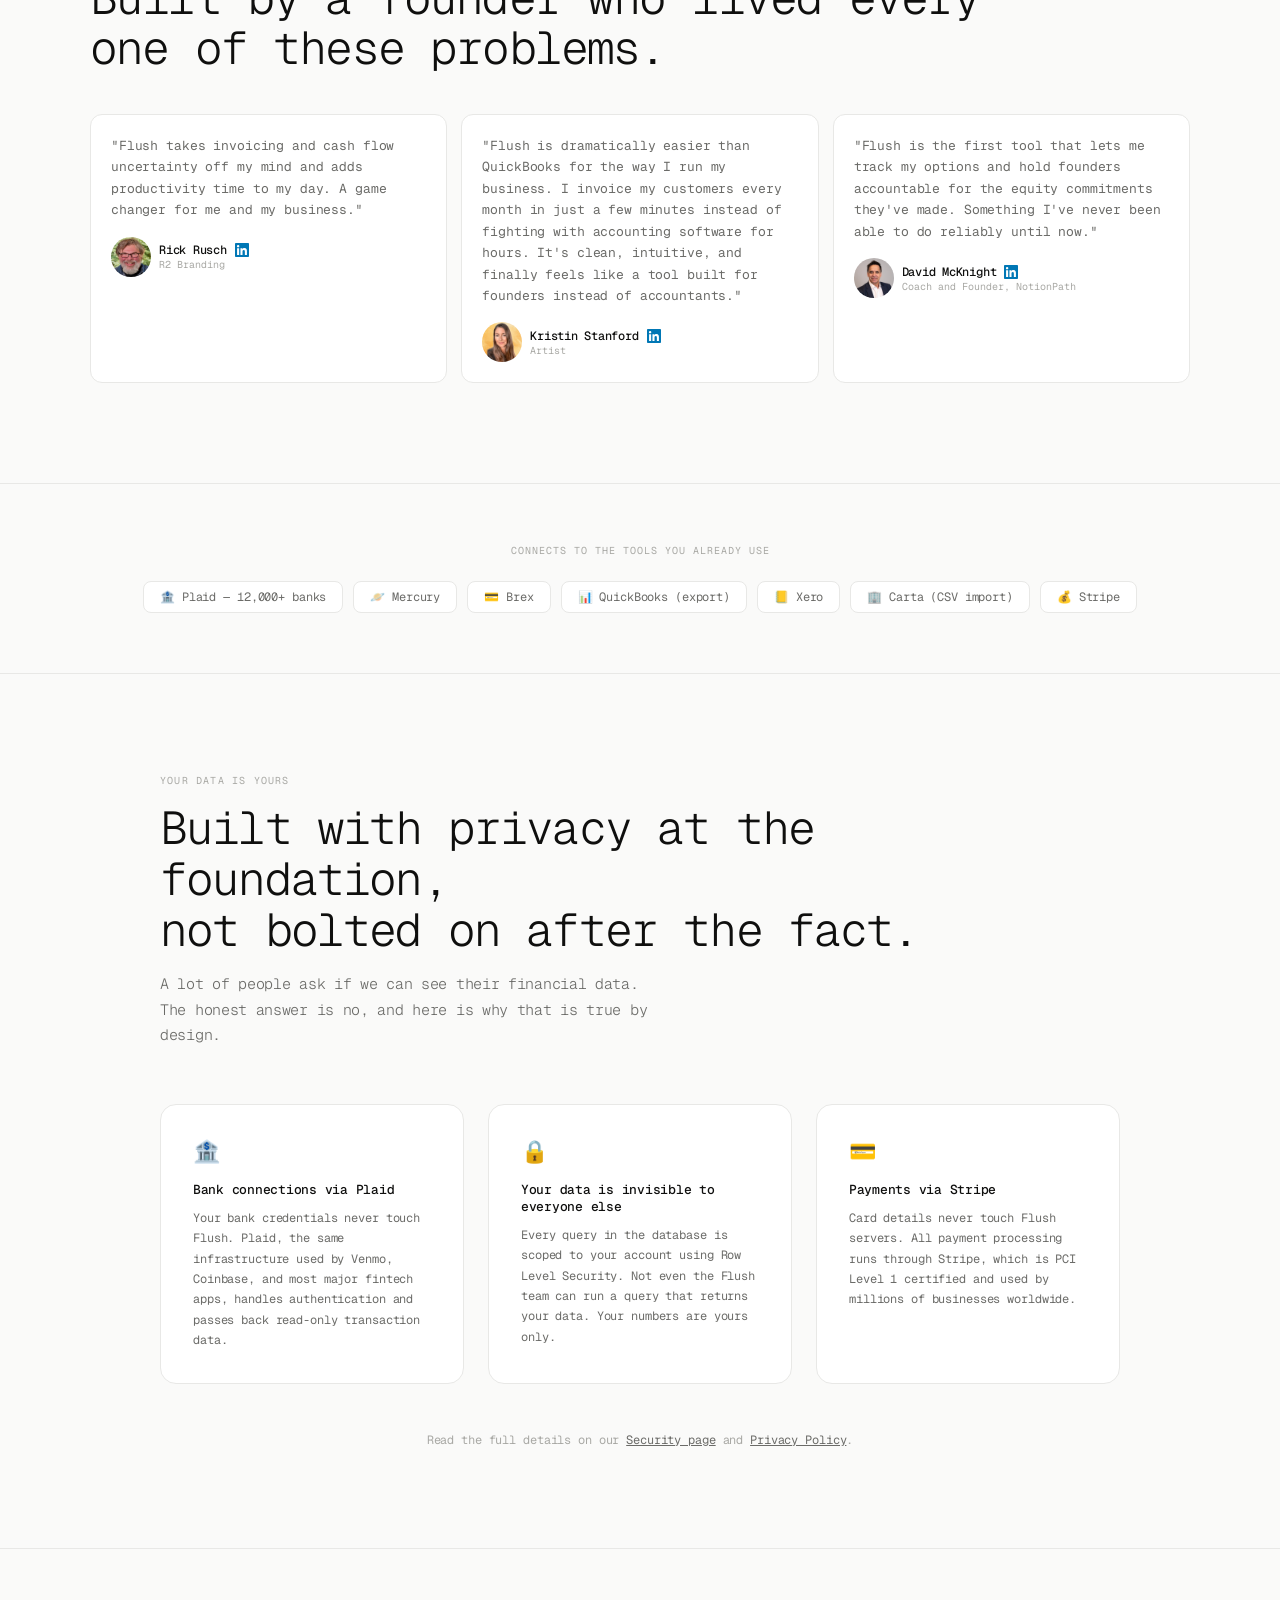
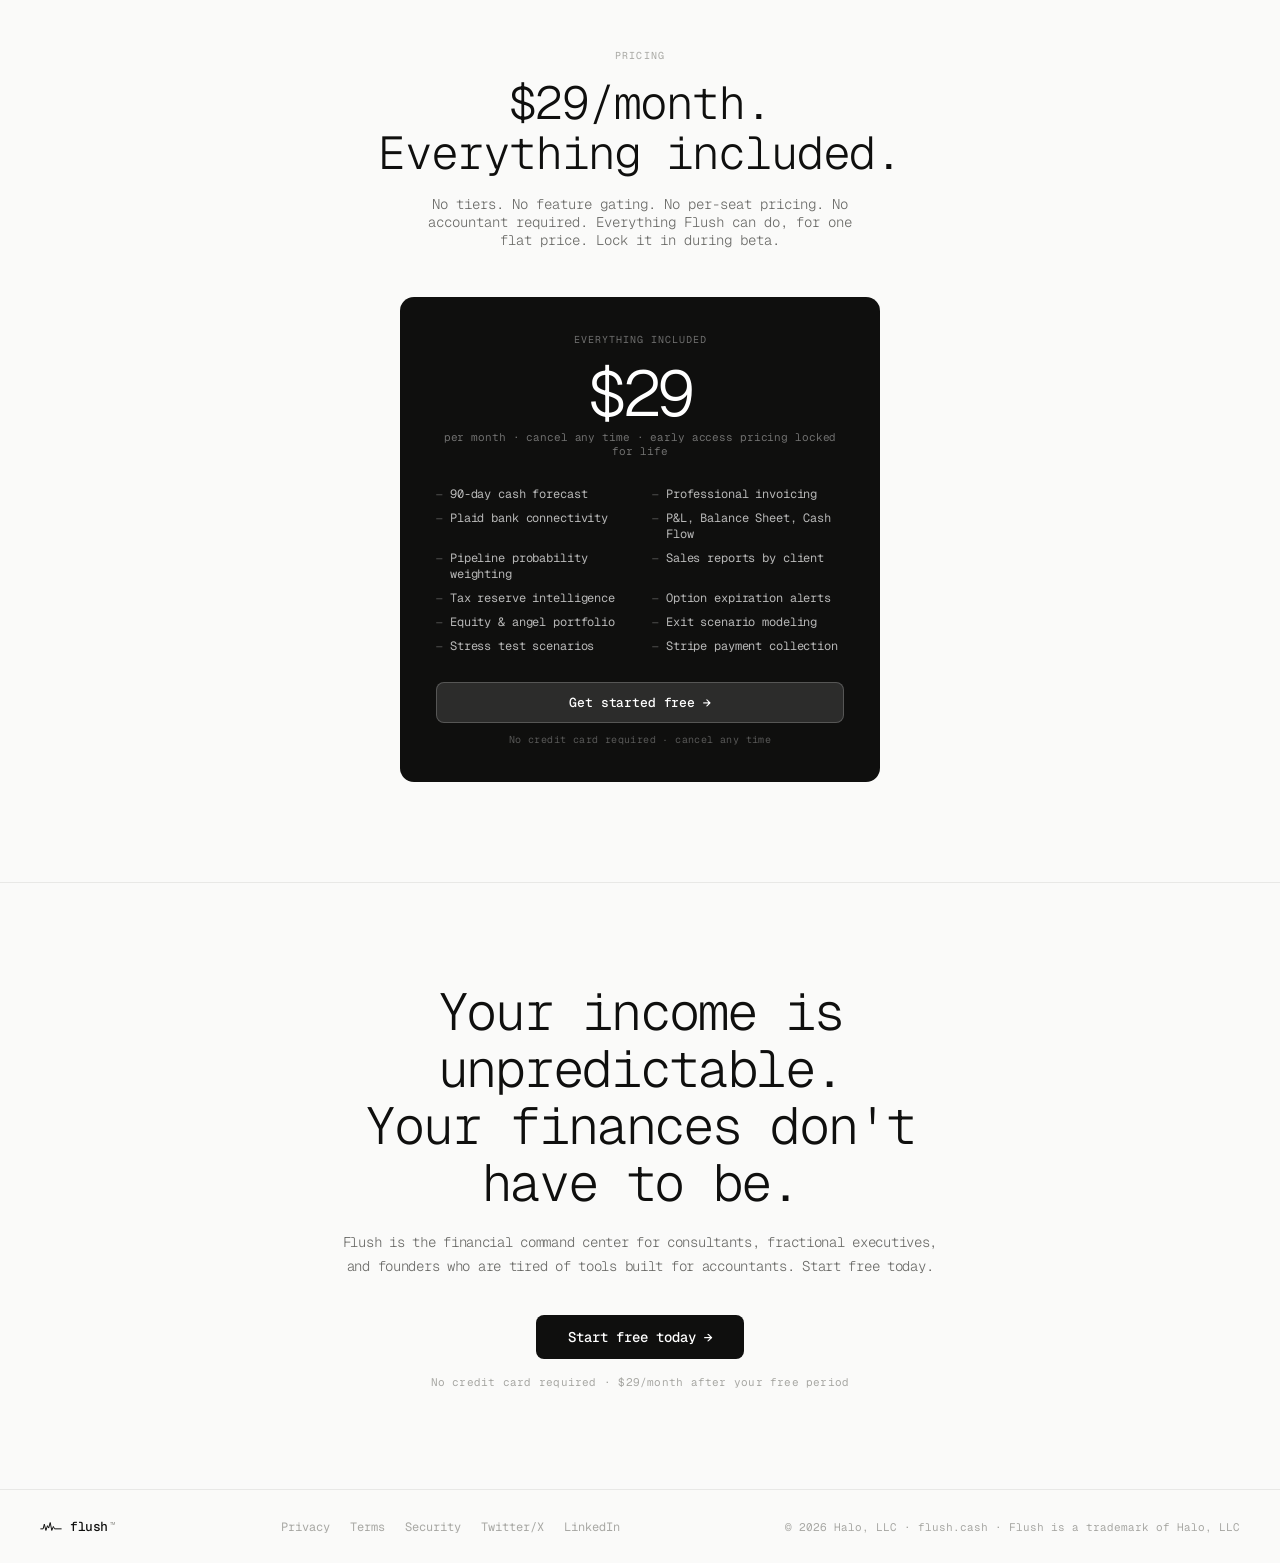
==== commit 1ec39800: "Add /compare section with QuickBooks and Harvest comparison pages" ====
--- a/index.html
+++ b/index.html
@@ -374,8 +374,7 @@
   </a>
   <div class="nav-links">
     <a href="#features" class="nav-link">Features</a>
-    <a href="#quickbooks" class="nav-link">vs QuickBooks</a>
-    <a href="#harvest" class="nav-link">vs Harvest</a>
+    <a href="/compare" class="nav-link">Compare</a>
     <a href="#pricing" class="nav-link">Pricing</a>
   </div>
   <a href="https://app.flush.cash" class="nav-cta">Get started →</a>
@@ -525,86 +524,6 @@
     </div>
   </div>
 </section>
-
-<!-- QB TEARDOWN -->
-<div class="qb-section" id="quickbooks">
-  <div class="qb-inner">
-    <div class="section-eyebrow reveal">The QuickBooks problem</div>
-    <h2 class="section-headline reveal">QuickBooks was built for accountants<br>billing you $150 an hour to use it.</h2>
-    <p class="section-body reveal" style="margin-bottom:0;">It's powerful for traditional businesses. It's completely wrong for how founders, fractional executives, and consultants actually work. Flush is the tool QuickBooks should have been.</p>
-
-    <div class="qb-grid reveal">
-      <!-- Flush column -->
-      <div>
-        <div class="qb-col-label">
-          <svg width="16" height="11" viewBox="0 0 56 32" fill="none"><path d="M2 22 L8 22 L11 10 L15 26 L19 14 L22 20 L26 6 L30 26 L34 16 L37 22 L54 22" stroke="#0f0f0e" stroke-width="2.5" stroke-linecap="round" stroke-linejoin="round"/></svg>
-          flush
-          <span class="pill tag-green" style="background:var(--accent-muted);color:#3a7d00;border:1px solid #d9f99d">Built for you</span>
-        </div>
-        <div class="qb-row"><div class="qb-check yes"><svg width="10" height="10" viewBox="0 0 10 10" fill="none" stroke="#3a7d00" stroke-width="1.5"><polyline points="1,5 4,8 9,2"/></svg></div><div class="qb-text"><strong>Lumpy income forecasting.</strong> Probability-weighted pipeline so your 90-day forecast reflects reality, not optimism.</div></div>
-        <div class="qb-row"><div class="qb-check yes"><svg width="10" height="10" viewBox="0 0 10 10" fill="none" stroke="#3a7d00" stroke-width="1.5"><polyline points="1,5 4,8 9,2"/></svg></div><div class="qb-text"><strong>One-click invoicing with live preview.</strong> Send a professional invoice in under 2 minutes. Accept payment via ACH or card with Stripe built in.</div></div>
-        <div class="qb-row"><div class="qb-check yes"><svg width="10" height="10" viewBox="0 0 10 10" fill="none" stroke="#3a7d00" stroke-width="1.5"><polyline points="1,5 4,8 9,2"/></svg></div><div class="qb-text"><strong>Option expiration alerts.</strong> ISOs expire 90 days after you leave a company. Flush tells you before you lose money.</div></div>
-        <div class="qb-row"><div class="qb-check yes"><svg width="10" height="10" viewBox="0 0 10 10" fill="none" stroke="#3a7d00" stroke-width="1.5"><polyline points="1,5 4,8 9,2"/></svg></div><div class="qb-text"><strong>Tax reserve intelligence.</strong> Flush calculates what to set aside after every deposit. Quarterly due dates built in. No surprises.</div></div>
-        <div class="qb-row"><div class="qb-check yes"><svg width="10" height="10" viewBox="0 0 10 10" fill="none" stroke="#3a7d00" stroke-width="1.5"><polyline points="1,5 4,8 9,2"/></svg></div><div class="qb-text"><strong>Professional P&L, Balance Sheet, Cash Flow.</strong> Accountant-ready reports. Export to PDF or CSV. Your accountant gets what they need.</div></div>
-        <div class="qb-row"><div class="qb-check yes"><svg width="10" height="10" viewBox="0 0 10 10" fill="none" stroke="#3a7d00" stroke-width="1.5"><polyline points="1,5 4,8 9,2"/></svg></div><div class="qb-text"><strong>Equity and angel portfolio tracker.</strong> Track every option grant, SAFE, and LP position with exit scenario modeling.</div></div>
-        <div class="qb-row"><div class="qb-check yes"><svg width="10" height="10" viewBox="0 0 10 10" fill="none" stroke="#3a7d00" stroke-width="1.5"><polyline points="1,5 4,8 9,2"/></svg></div><div class="qb-text"><strong>$29/month. Everything included.</strong> No tiers. No add-ons. No per-seat pricing.</div></div>
-      </div>
-
-      <!-- QuickBooks column -->
-      <div>
-        <div class="qb-col-label">
-          QuickBooks
-          <span class="pill" style="background:var(--red-muted);color:var(--red);border:1px solid #fecaca;padding:2px 8px;border-radius:4px;font-size:9px">Built for accountants</span>
-        </div>
-        <div class="qb-row"><div class="qb-check no"><svg width="10" height="10" viewBox="0 0 10 10" fill="none" stroke="var(--red)" stroke-width="1.5"><line x1="2" y1="2" x2="8" y2="8"/><line x1="8" y1="2" x2="2" y2="8"/></svg></div><div class="qb-text">No pipeline or deal probability layer. Cash flow reports show you what happened, not what's coming.</div></div>
-        <div class="qb-row"><div class="qb-check no"><svg width="10" height="10" viewBox="0 0 10 10" fill="none" stroke="var(--red)" stroke-width="1.5"><line x1="2" y1="2" x2="8" y2="8"/><line x1="8" y1="2" x2="2" y2="8"/></svg></div><div class="qb-text">Invoicing UX built in 2008. Slow, clunky, requires 10+ steps. Average founder uses 15% of what it does.</div></div>
-        <div class="qb-row"><div class="qb-check no"><svg width="10" height="10" viewBox="0 0 10 10" fill="none" stroke="var(--red)" stroke-width="1.5"><line x1="2" y1="2" x2="8" y2="8"/><line x1="8" y1="2" x2="2" y2="8"/></svg></div><div class="qb-text">Zero equity tracking. No option grants, no vesting schedules, no expiration alerts, no exit modeling.</div></div>
-        <div class="qb-row"><div class="qb-check no"><svg width="10" height="10" viewBox="0 0 10 10" fill="none" stroke="var(--red)" stroke-width="1.5"><line x1="2" y1="2" x2="8" y2="8"/><line x1="8" y1="2" x2="2" y2="8"/></svg></div><div class="qb-text">No tax reserve intelligence. No set-aside recommendations. No quarterly payment tracking built in.</div></div>
-        <div class="qb-row"><div class="qb-check no"><svg width="10" height="10" viewBox="0 0 10 10" fill="none" stroke="var(--red)" stroke-width="1.5"><line x1="2" y1="2" x2="8" y2="8"/><line x1="8" y1="2" x2="2" y2="8"/></svg></div><div class="qb-text">Good reports — but built for accountants, not founders. No sales by client type, no revenue concentration warnings.</div></div>
-        <div class="qb-row"><div class="qb-check no"><svg width="10" height="10" viewBox="0 0 10 10" fill="none" stroke="var(--red)" stroke-width="1.5"><line x1="2" y1="2" x2="8" y2="8"/><line x1="8" y1="2" x2="2" y2="8"/></svg></div><div class="qb-text">No angel investing or portfolio tracking. Carta does cap tables. Empower does consumer investing. Nobody does both.</div></div>
-        <div class="qb-row"><div class="qb-check no"><svg width="10" height="10" viewBox="0 0 10 10" fill="none" stroke="var(--red)" stroke-width="1.5"><line x1="2" y1="2" x2="8" y2="8"/><line x1="8" y1="2" x2="2" y2="8"/></svg></div><div class="qb-text">$50–$100/month for basics. $100–$200/month with payroll. Plus your accountant's hourly rate to actually use it.</div></div>
-      </div>
-    </div>
-  </div>
-</div>
-
-<!-- HARVEST COMPARISON -->
-<div class="qb-section" id="harvest">
-  <div class="qb-inner">
-    <div class="section-eyebrow reveal">Flush vs Harvest</div>
-    <h2 class="section-headline reveal">Harvest tracks your hours.<br>Flush tracks your money.</h2>
-    <p class="section-body reveal" style="margin-bottom:0;">Harvest is excellent for teams billing by the hour. But if you're a solo founder or consultant who needs cash flow forecasting, tax intelligence, and equity tracking — Harvest stops where Flush starts.</p>
-
-    <div class="qb-grid reveal">
-      <!-- Flush column -->
-      <div>
-        <div class="qb-col-label">
-          <svg width="16" height="11" viewBox="0 0 56 32" fill="none"><path d="M2 22 L8 22 L11 10 L15 26 L19 14 L22 20 L26 6 L30 26 L34 16 L37 22 L54 22" stroke="#0f0f0e" stroke-width="2.5" stroke-linecap="round" stroke-linejoin="round"/></svg>
-          flush
-          <span class="pill tag-green" style="background:var(--accent-muted);color:#3a7d00;border:1px solid #d9f99d">Cash flow intelligence</span>
-        </div>
-        <div class="qb-row"><div class="qb-check yes"><svg width="10" height="10" viewBox="0 0 10 10" fill="none" stroke="#3a7d00" stroke-width="1.5"><polyline points="1,5 4,8 9,2"/></svg></div><div class="qb-text"><strong>Bank sync + real-time cash flow forecast.</strong> Connect your bank and see a live 90-day forecast that updates every time a transaction hits.</div></div>
-        <div class="qb-row"><div class="qb-check yes"><svg width="10" height="10" viewBox="0 0 10 10" fill="none" stroke="#3a7d00" stroke-width="1.5"><polyline points="1,5 4,8 9,2"/></svg></div><div class="qb-text"><strong>Tax reserve intelligence.</strong> Flush calculates your quarterly estimated tax set-aside after every deposit. No guessing, no surprises at tax time.</div></div>
-        <div class="qb-row"><div class="qb-check yes"><svg width="10" height="10" viewBox="0 0 10 10" fill="none" stroke="#3a7d00" stroke-width="1.5"><polyline points="1,5 4,8 9,2"/></svg></div><div class="qb-text"><strong>Equity and portfolio tracking.</strong> ISOs, NSOs, RSUs, SAFEs, LP interests — with vesting schedules, expiration alerts, and exit scenario modeling.</div></div>
-        <div class="qb-row"><div class="qb-check yes"><svg width="10" height="10" viewBox="0 0 10 10" fill="none" stroke="#3a7d00" stroke-width="1.5"><polyline points="1,5 4,8 9,2"/></svg></div><div class="qb-text"><strong>$29/month flat — no per-seat pricing.</strong> One price whether you're billing one client or ten. Harvest charges per seat; your cost grows as your team does.</div></div>
-        <div class="qb-row"><div class="qb-check yes"><svg width="10" height="10" viewBox="0 0 10 10" fill="none" stroke="#3a7d00" stroke-width="1.5"><polyline points="1,5 4,8 9,2"/></svg></div><div class="qb-text"><strong>P&L, Balance Sheet, AR Aging, Sales reports.</strong> Accountant-ready financials driven by your actual bank transactions — not just your invoices.</div></div>
-      </div>
-
-      <!-- Harvest column -->
-      <div>
-        <div class="qb-col-label">
-          Harvest
-          <span class="pill" style="background:#fef9c3;color:#854d0e;border:1px solid #fde68a;padding:2px 8px;border-radius:4px;font-size:9px">Time tracking + invoicing for teams</span>
-        </div>
-        <div class="qb-row"><div class="qb-check yes"><svg width="10" height="10" viewBox="0 0 10 10" fill="none" stroke="#3a7d00" stroke-width="1.5"><polyline points="1,5 4,8 9,2"/></svg></div><div class="qb-text"><strong>Best-in-class time tracking.</strong> Harvest wins here — billable hours, timers, team timesheet approvals, and project budget burn. Purpose-built for agencies and teams.</div></div>
-        <div class="qb-row"><div class="qb-check yes"><svg width="10" height="10" viewBox="0 0 10 10" fill="none" stroke="#3a7d00" stroke-width="1.5"><polyline points="1,5 4,8 9,2"/></svg></div><div class="qb-text"><strong>Project profitability tracking.</strong> See which clients and projects are actually profitable per hour. Genuinely useful if you bill by the hour with a team.</div></div>
-        <div class="qb-row"><div class="qb-check no"><svg width="10" height="10" viewBox="0 0 10 10" fill="none" stroke="var(--red)" stroke-width="1.5"><line x1="2" y1="2" x2="8" y2="8"/><line x1="8" y1="2" x2="2" y2="8"/></svg></div><div class="qb-text">No bank sync. No cash flow forecasting. Harvest tells you what you've invoiced — not whether you can make payroll next month.</div></div>
-        <div class="qb-row"><div class="qb-check no"><svg width="10" height="10" viewBox="0 0 10 10" fill="none" stroke="var(--red)" stroke-width="1.5"><line x1="2" y1="2" x2="8" y2="8"/><line x1="8" y1="2" x2="2" y2="8"/></svg></div><div class="qb-text">No tax intelligence. No quarterly set-aside recommendations. You're on your own to figure out what you owe the IRS.</div></div>
-        <div class="qb-row"><div class="qb-check no"><svg width="10" height="10" viewBox="0 0 10 10" fill="none" stroke="var(--red)" stroke-width="1.5"><line x1="2" y1="2" x2="8" y2="8"/><line x1="8" y1="2" x2="2" y2="8"/></svg></div><div class="qb-text">No equity tracking. If you hold options or angel investments alongside your consulting work, Harvest has nothing for you there.</div></div>
-      </div>
-    </div>
-  </div>
-</div>
 
 <!-- FEATURE SCREENSHOTS -->
 <div class="feature-section">
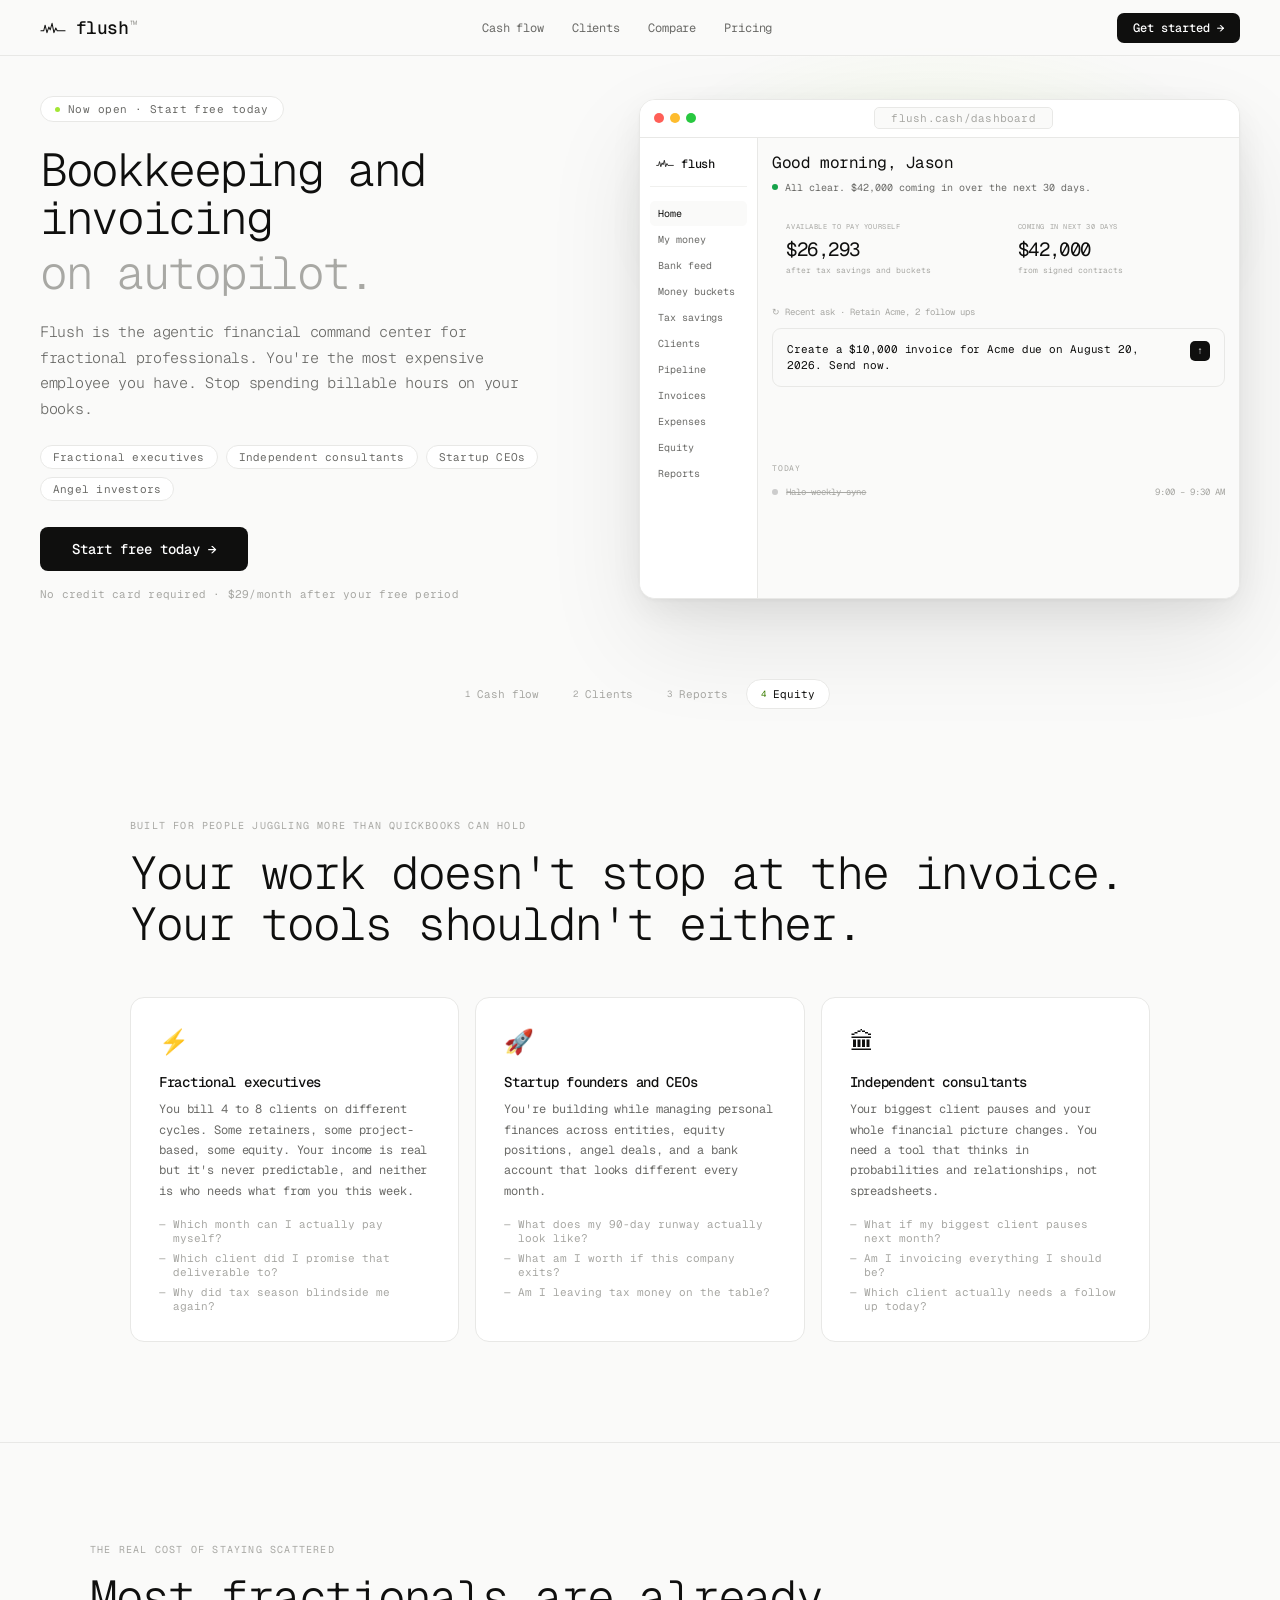
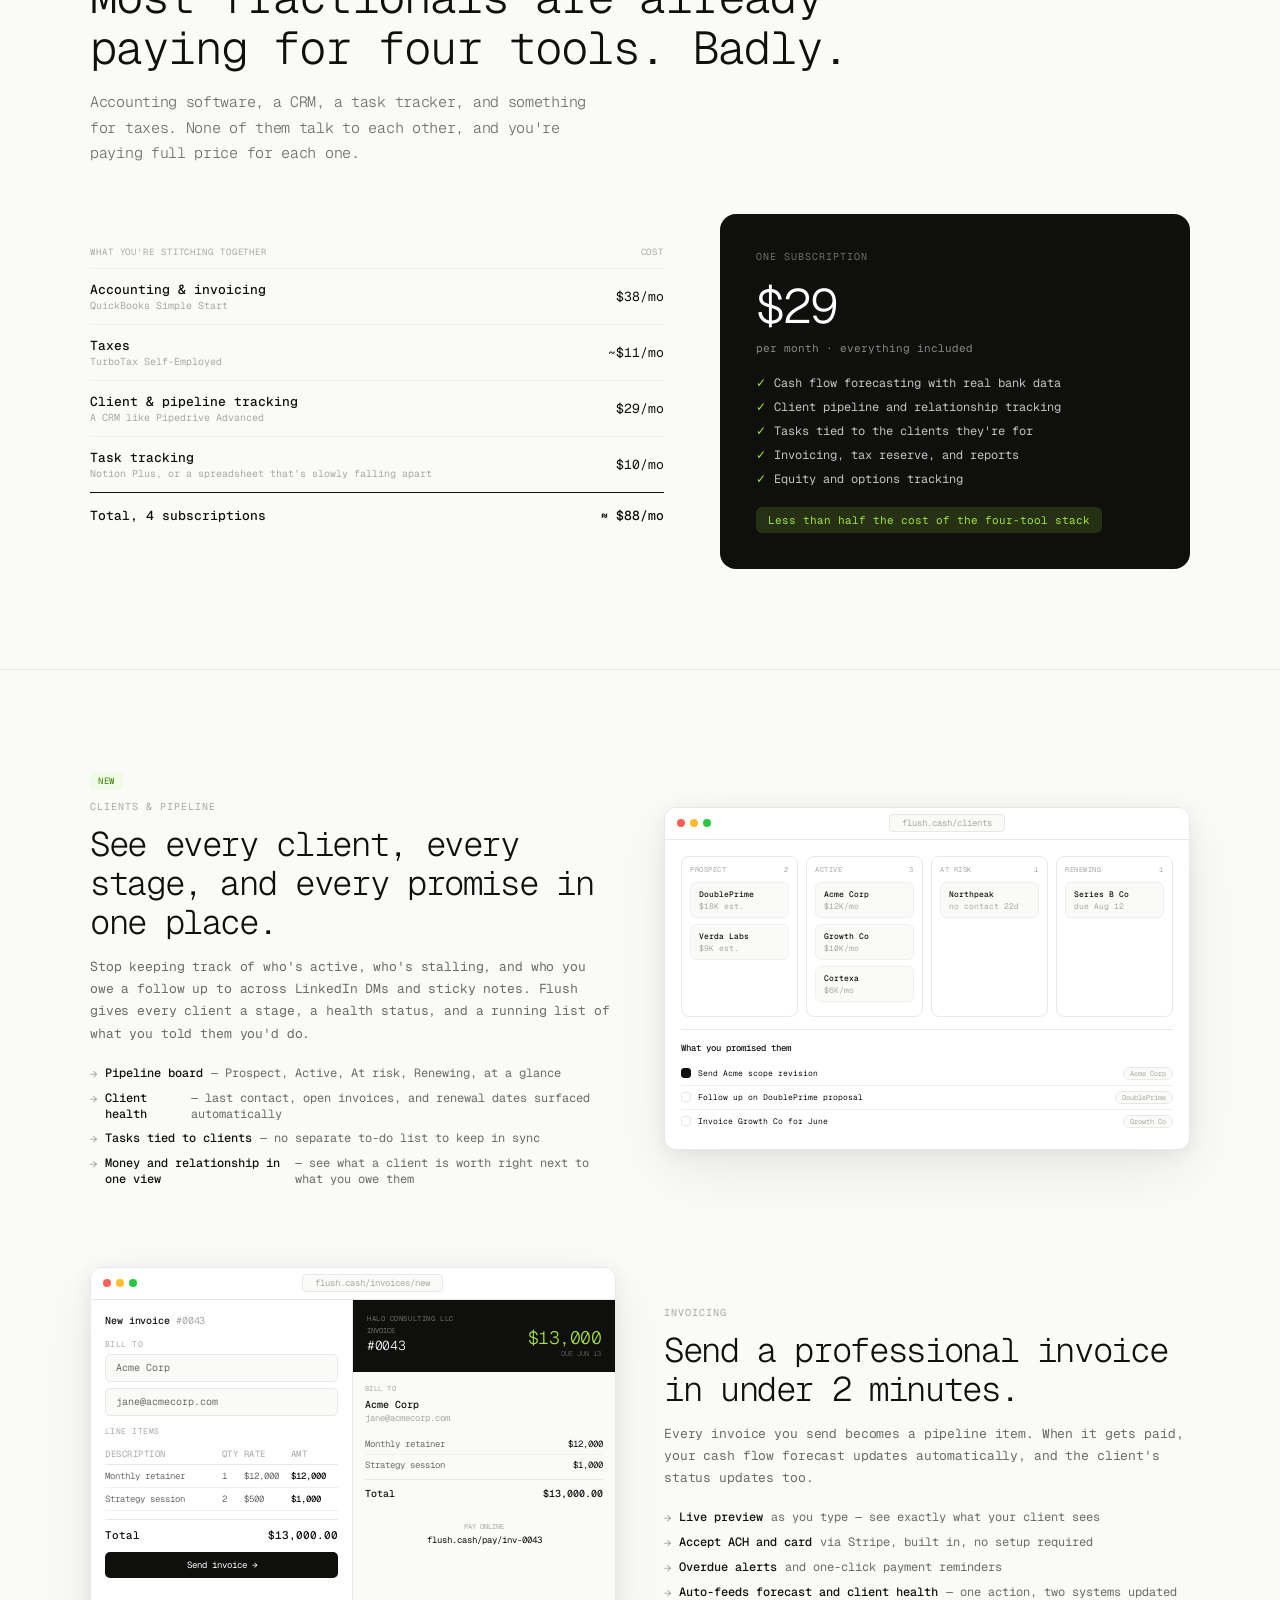
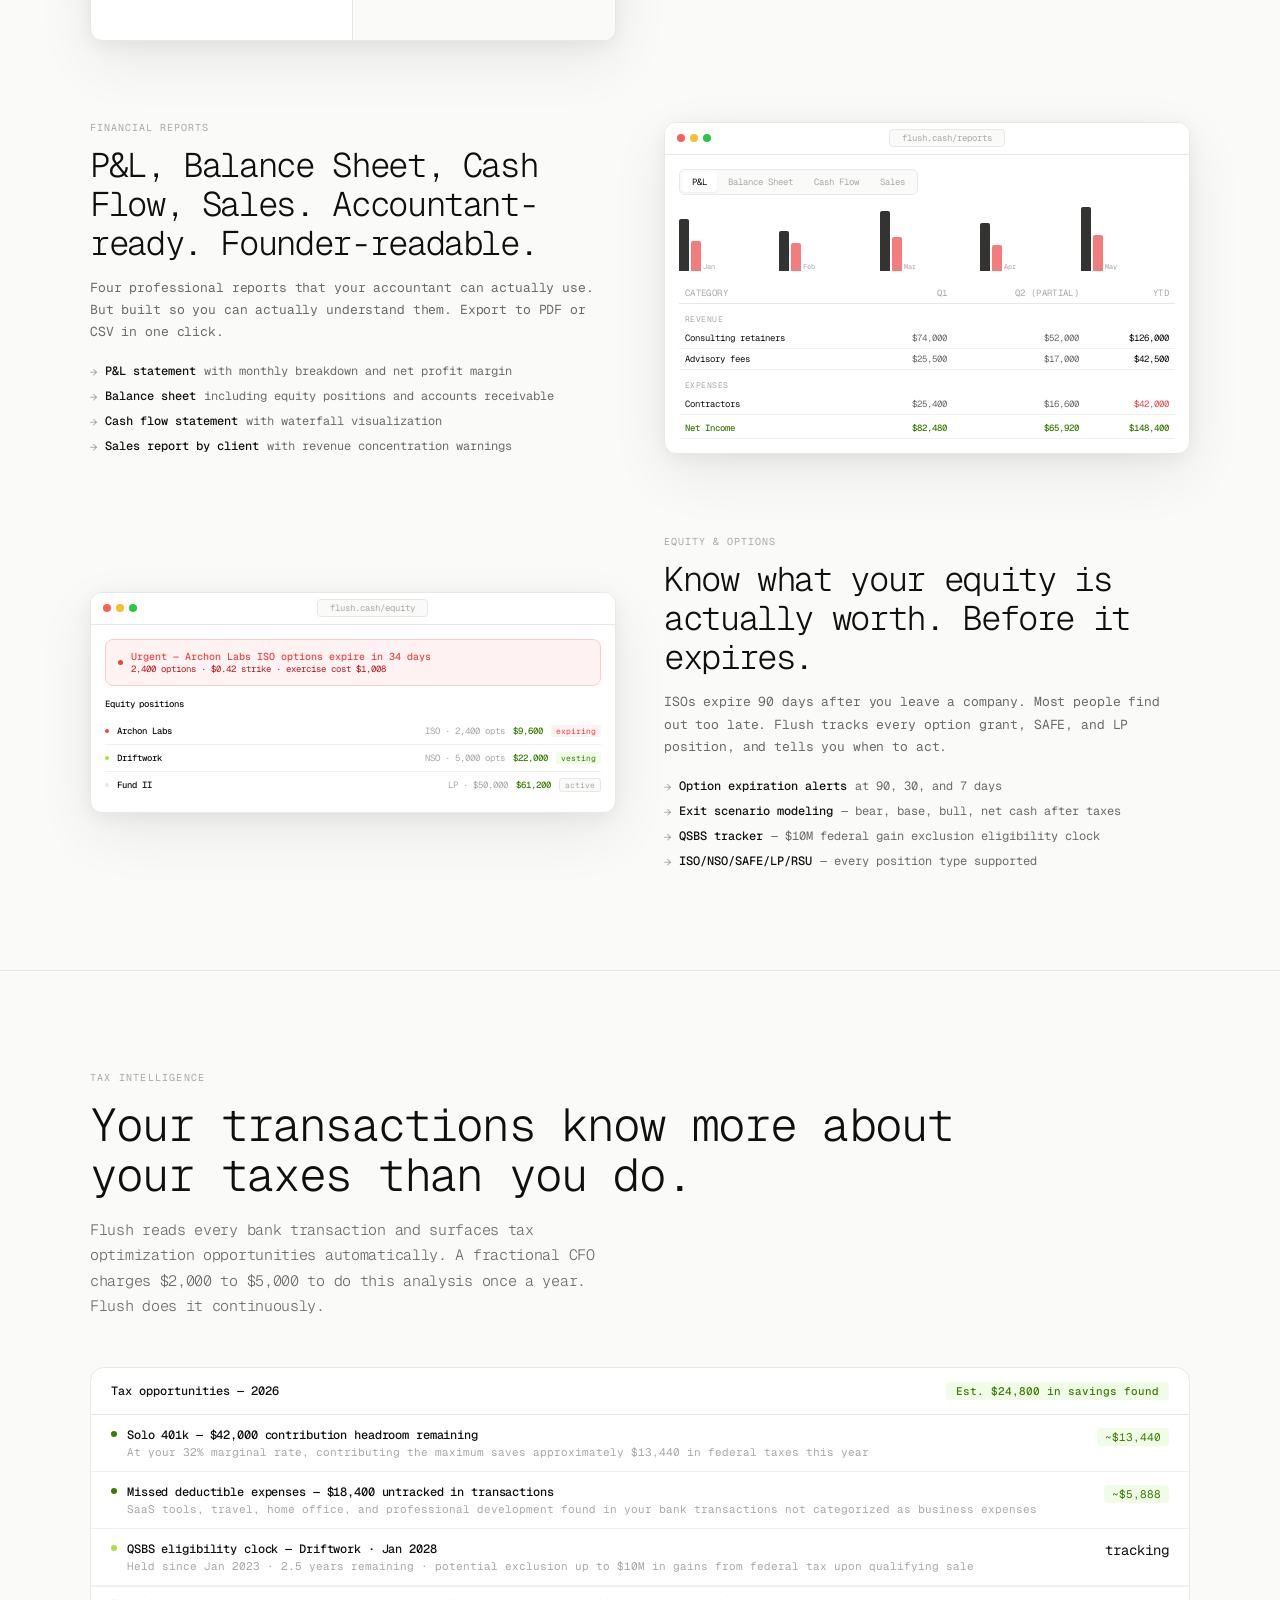
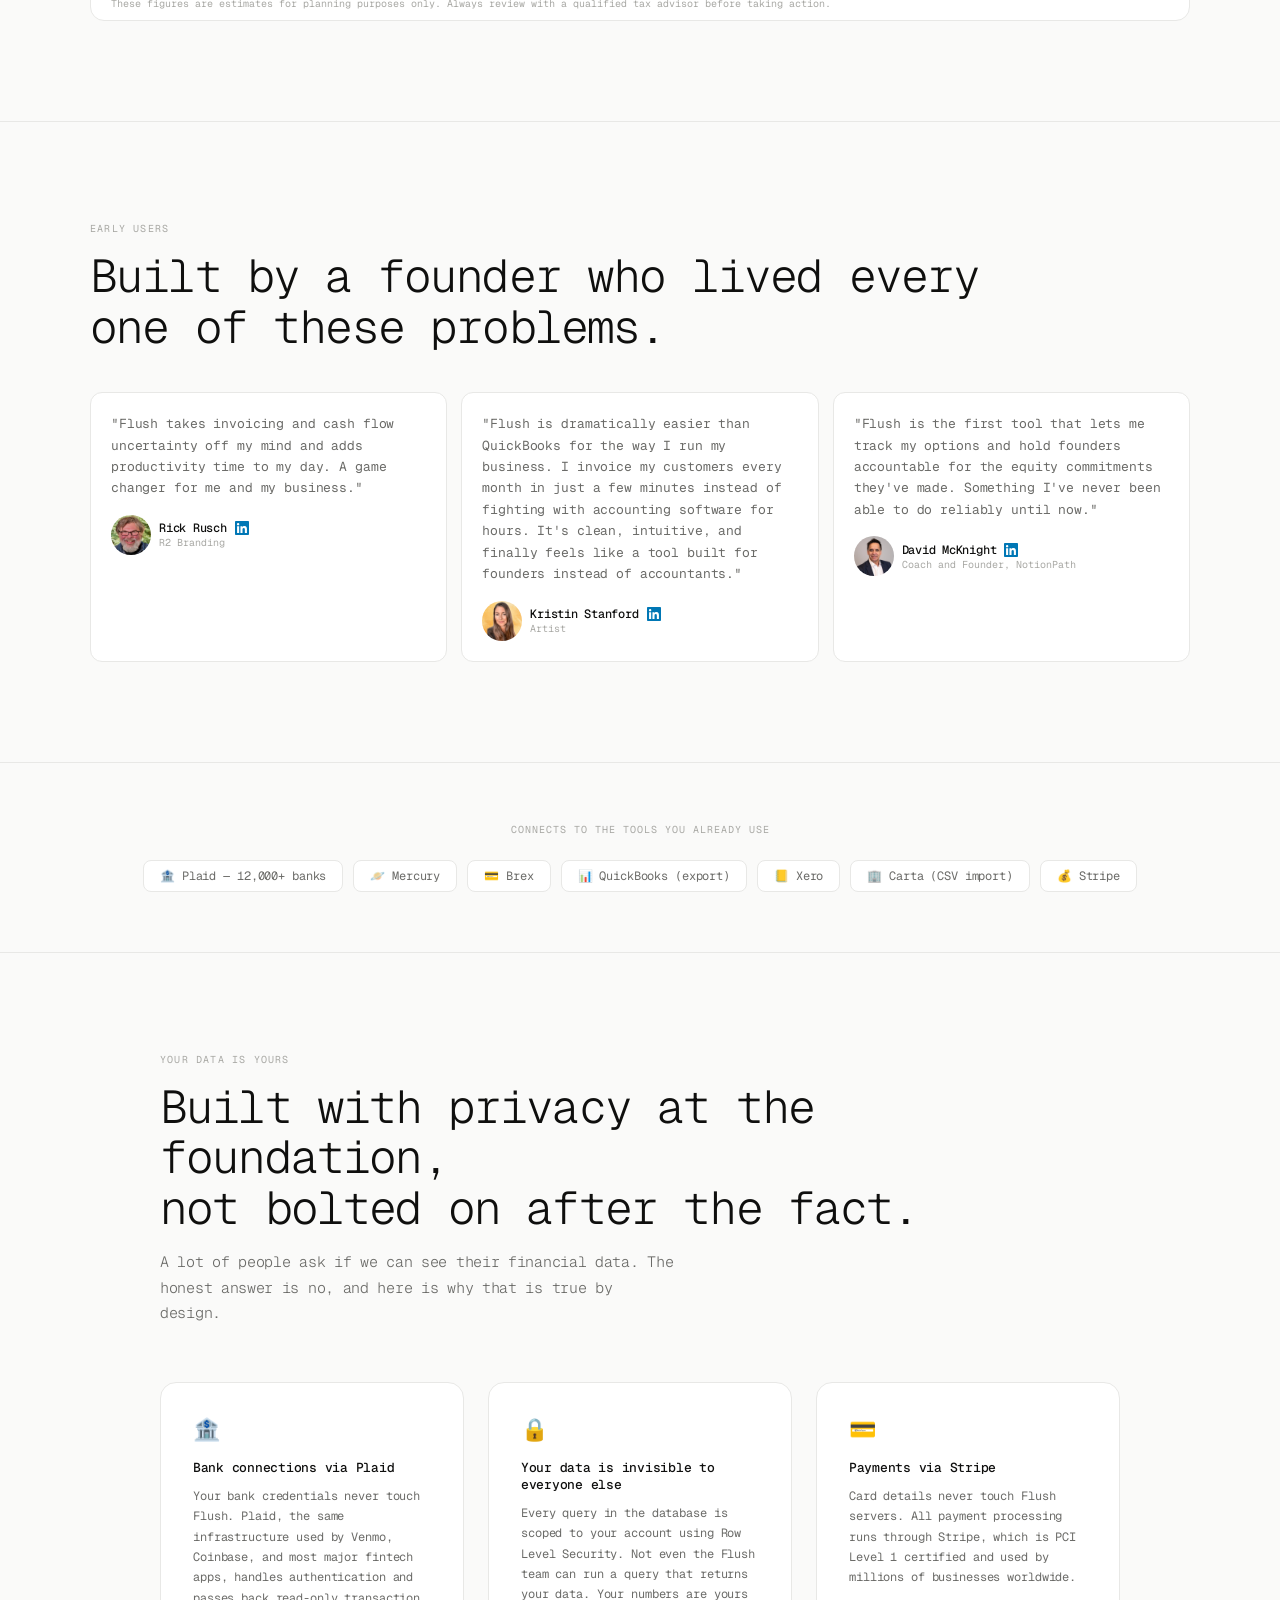
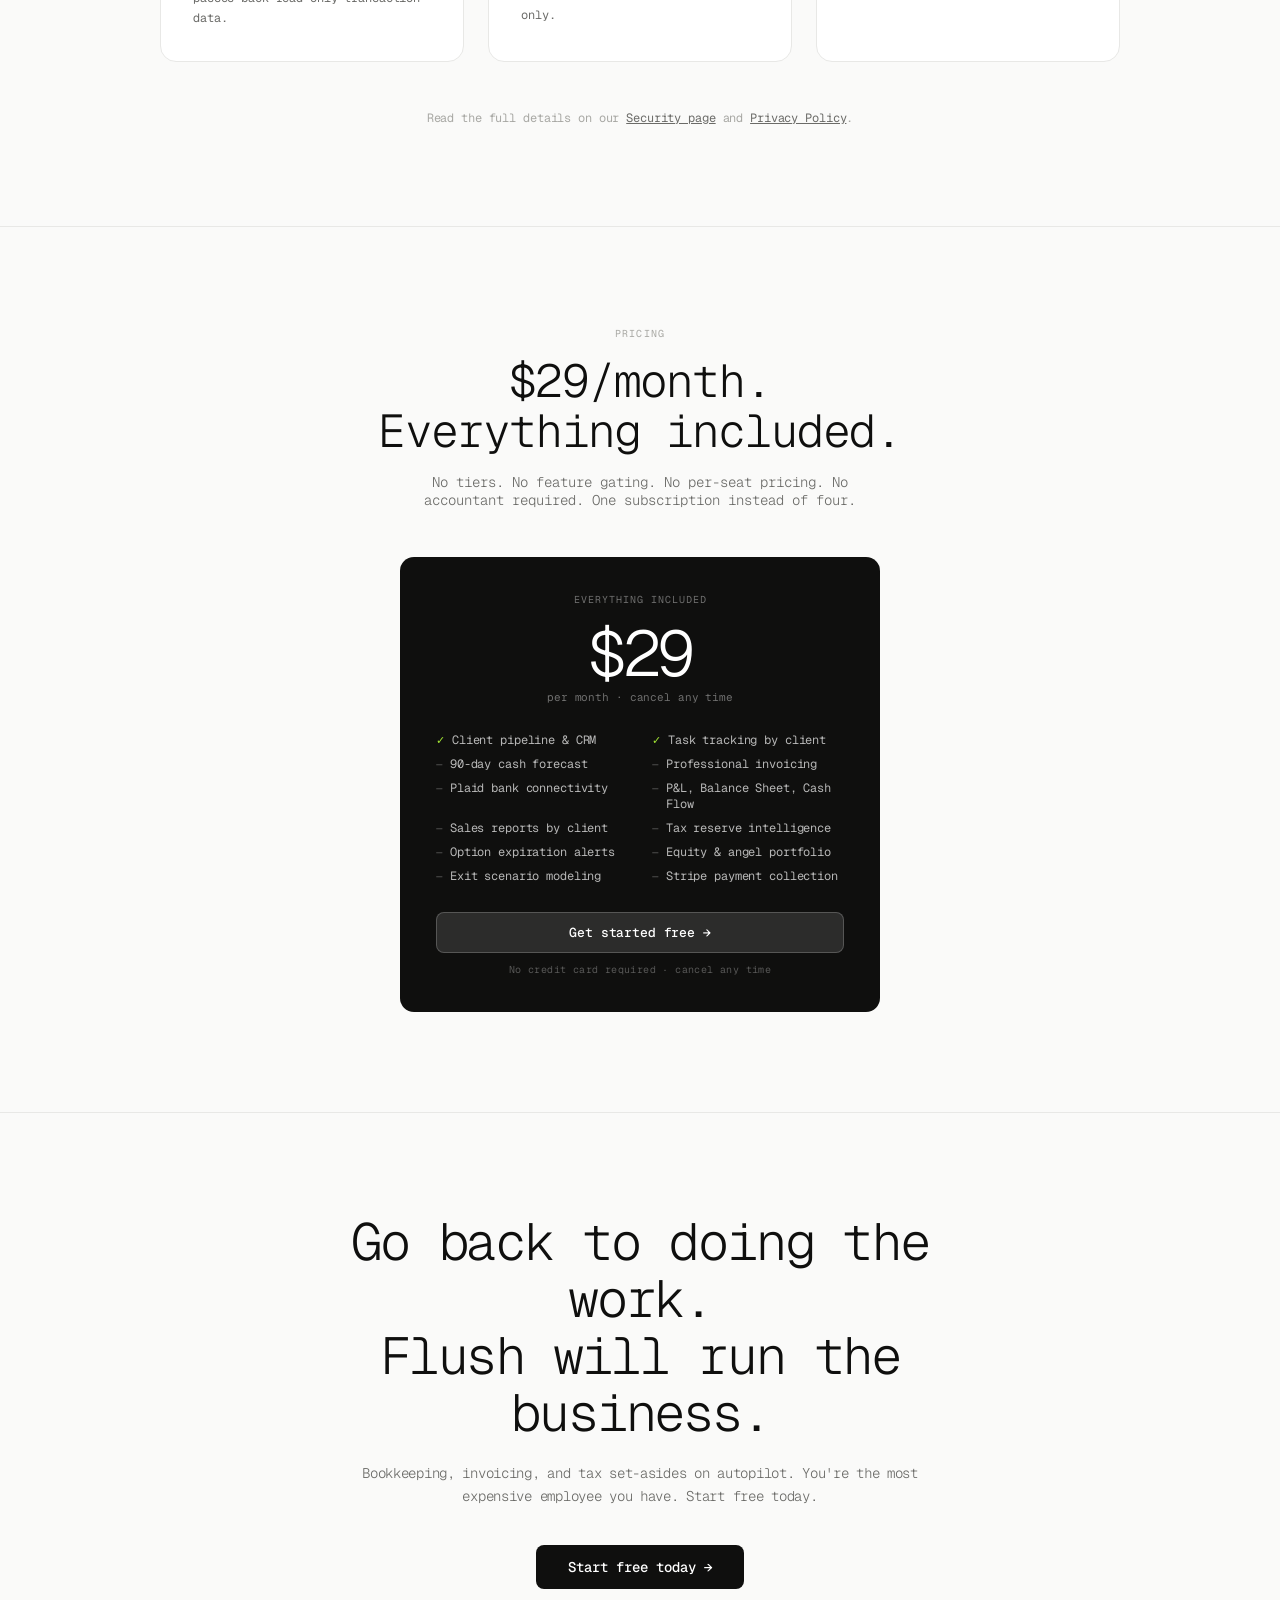
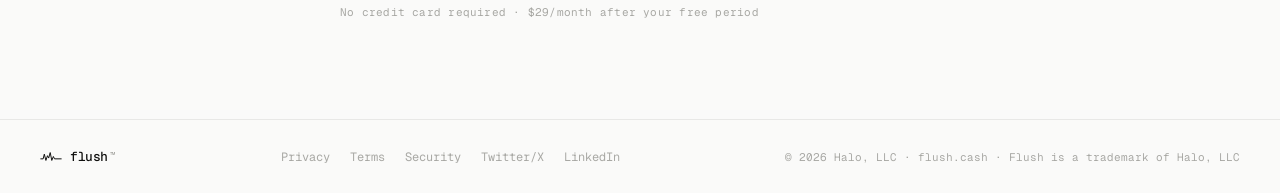
==== commit 08c0d775: "Add files via upload hero: autopilot positioning, animated home/retain mockup, two-column layout, co" ====
--- a/index.html
+++ b/index.html
@@ -3,16 +3,16 @@
 <head>
 <meta charset="UTF-8">
 <meta name="viewport" content="width=device-width, initial-scale=1.0">
-<title>Flush — Built for founders. Not accountants.</title>
-<meta name="description" content="The financial command center for consultants, founders, and fractional professionals with unpredictable income. Cash flow forecasting, invoicing, P&L, and equity tracking — all in one place. Finally ditch QuickBooks.">
-<meta property="og:title" content="Flush — Built for founders. Not accountants.">
-<meta property="og:description" content="Cash flow forecasting, invoicing, P&amp;L, equity tracking, and tax intelligence. Finally ditch QuickBooks. $29/month.">
+<title>Flush — Bookkeeping and invoicing on autopilot.</title>
+<meta name="description" content="Flush is the agentic financial command center for fractional professionals. You're the most expensive employee you have. Stop spending billable hours on your books. $29/month.">
+<meta property="og:title" content="Flush — Bookkeeping and invoicing on autopilot.">
+<meta property="og:description" content="The agentic financial command center for fractional professionals. Stop spending billable hours on your books. $29/month.">
 <meta property="og:image" content="https://www.flush.cash/og-image.png">
 <meta property="og:url" content="https://www.flush.cash">
 <meta property="og:type" content="website">
 <meta name="twitter:card" content="summary_large_image">
-<meta name="twitter:title" content="Flush — Built for founders. Not accountants.">
-<meta name="twitter:description" content="Cash flow forecasting, invoicing, P&amp;L, equity tracking, and tax intelligence. $29/month.">
+<meta name="twitter:title" content="Flush — Bookkeeping and invoicing on autopilot.">
+<meta name="twitter:description" content="The agentic financial command center for fractional professionals. Stop spending billable hours on your books.">
 <meta name="twitter:image" content="https://www.flush.cash/og-image.png">
 <link rel="icon" type="image/png" href="/favicon.png">
 <link rel="preconnect" href="https://fonts.googleapis.com">
@@ -20,14 +20,18 @@
 <style>
 *,*::before,*::after{margin:0;padding:0;box-sizing:border-box}
 :root{
-  --bg:#fafaf9;--surface:#fff;--border:#e8e8e6;--border-subtle:#f0f0ee;
-  --text-primary:#0f0f0e;--text-secondary:#6b6b68;--text-tertiary:#a8a8a4;
-  --accent:#a3e635;--accent-muted:#f0fce8;--red:#ef4444;--red-muted:#fef2f2;
-  --amber:#f59e0b;--green:#16a34a;--green-muted:#f0fdf4;
-  --mono:'Geist Mono','Courier New',monospace;
+--bg:#fafaf9;--surface:#fff;--border:#e8e8e6;--border-subtle:#f0f0ee;
+--text-primary:#0f0f0e;--text-secondary:#6b6b68;--text-tertiary:#a8a8a4;
+--accent:#a3e635;--accent-muted:#f0fce8;--red:#ef4444;--red-muted:#fef2f2;
+--amber:#f59e0b;--green:#16a34a;--green-muted:#f0fdf4;
+--mono:'Geist Mono','Courier New',monospace;
 }
 html{font-size:14px;scroll-behavior:smooth}
 body{background:var(--bg);color:var(--text-primary);font-family:var(--mono);-webkit-font-smoothing:antialiased;overflow-x:hidden}
+@media (prefers-reduced-motion: reduce){
+  html{scroll-behavior:auto}
+  *{animation-duration:0.01ms !important;animation-iteration-count:1 !important;transition-duration:0.01ms !important;}
+}
 
 /* NAV */
 nav{position:fixed;top:0;left:0;right:0;z-index:100;height:56px;background:rgba(250,250,249,0.9);backdrop-filter:blur(16px);border-bottom:1px solid var(--border);display:flex;align-items:center;justify-content:space-between;padding:0 40px}
@@ -35,45 +39,52 @@
 .nav-wordmark{font-size:18px;font-weight:500;letter-spacing:-0.03em;color:var(--text-primary)}
 .nav-links{display:flex;align-items:center;gap:28px}
 .nav-link{font-size:12px;color:var(--text-secondary);text-decoration:none;letter-spacing:-0.01em;transition:color 0.15s}
-.nav-link:hover{color:var(--text-primary)}
+.nav-link:hover,.nav-link:focus-visible{color:var(--text-primary)}
 .nav-cta{display:inline-flex;align-items:center;gap:6px;padding:7px 16px;border-radius:7px;font-size:12px;font-family:var(--mono);font-weight:500;background:var(--text-primary);color:#fff;text-decoration:none;transition:background 0.15s}
 .nav-cta:hover{background:#2a2a28}
-
-/* HERO */
-.hero{padding:136px 40px 80px;max-width:1100px;margin:0 auto;text-align:center}
-.hero-eyebrow{display:inline-flex;align-items:center;gap:8px;padding:5px 14px;border-radius:20px;border:1px solid var(--border);background:var(--surface);font-size:11px;color:var(--text-secondary);letter-spacing:0.04em;margin-bottom:32px;animation:fadeUp 0.5s ease both}
+a:focus-visible,button:focus-visible{outline:2px solid var(--text-primary);outline-offset:2px}
+
+/* HERO: two-column, copy left, product right, above the fold */
+.hero{padding:96px 40px 32px;max-width:1280px;margin:0 auto;display:grid;grid-template-columns:0.95fr 1.05fr;gap:56px;align-items:center;text-align:left}
+.hero-copy{min-width:0}
+.hero-eyebrow{display:inline-flex;align-items:center;gap:8px;padding:5px 14px;border-radius:20px;border:1px solid var(--border);background:var(--surface);font-size:11px;color:var(--text-secondary);letter-spacing:0.04em;margin-bottom:24px;animation:fadeUp 0.5s ease both}
 .eyebrow-dot{width:5px;height:5px;border-radius:50%;background:var(--accent);animation:pulse 2s infinite}
-.hero-headline{font-size:clamp(40px,6.5vw,72px);font-weight:300;letter-spacing:-0.05em;line-height:1.04;margin-bottom:8px;animation:fadeUp 0.5s 0.08s ease both}
-.hero-headline-2{font-size:clamp(40px,6.5vw,72px);font-weight:300;letter-spacing:-0.05em;line-height:1.04;margin-bottom:28px;color:var(--text-tertiary);animation:fadeUp 0.5s 0.12s ease both}
-.hero-sub{font-size:17px;font-weight:300;color:var(--text-secondary);letter-spacing:-0.02em;line-height:1.7;max-width:560px;margin:0 auto 40px;animation:fadeUp 0.5s 0.18s ease both}
-.hero-icp{display:flex;align-items:center;justify-content:center;gap:8px;margin-bottom:40px;animation:fadeUp 0.5s 0.22s ease both}
+.hero-headline{font-size:clamp(32px,3.6vw,52px);font-weight:300;letter-spacing:-0.05em;line-height:1.05;margin-bottom:6px;animation:fadeUp 0.5s 0.08s ease both}
+.hero-headline-2{font-size:clamp(32px,3.6vw,52px);font-weight:300;letter-spacing:-0.05em;line-height:1.05;margin-bottom:22px;color:var(--text-tertiary);animation:fadeUp 0.5s 0.12s ease both}
+.hero-sub{font-size:15px;font-weight:300;color:var(--text-secondary);letter-spacing:-0.02em;line-height:1.7;max-width:480px;margin:0 0 24px;animation:fadeUp 0.5s 0.18s ease both}
+.hero-icp{display:flex;align-items:center;gap:8px;margin-bottom:26px;flex-wrap:wrap;animation:fadeUp 0.5s 0.22s ease both}
 .icp-tag{padding:4px 12px;border-radius:20px;border:1px solid var(--border);font-size:11px;color:var(--text-secondary);background:var(--surface);letter-spacing:0.02em}
 
 /* WAITLIST */
 .waitlist-wrap{animation:fadeUp 0.5s 0.28s ease both}
-.waitlist-form{display:flex;gap:8px;max-width:420px;margin:0 auto 12px}
-.waitlist-input{flex:1;height:42px;padding:0 14px;border:1px solid var(--border);border-radius:8px;background:var(--surface);font-family:var(--mono);font-size:13px;color:var(--text-primary);outline:none;transition:border-color 0.15s;letter-spacing:-0.01em}
-.waitlist-input::placeholder{color:var(--text-tertiary)}
-.waitlist-input:focus{border-color:var(--text-primary)}
 .waitlist-btn{height:42px;padding:0 20px;border-radius:8px;border:none;background:var(--text-primary);color:#fff;font-family:var(--mono);font-size:12px;font-weight:500;cursor:pointer;white-space:nowrap;transition:background 0.15s}
 .waitlist-btn:hover{background:#2a2a28}
-.waitlist-btn.success{background:var(--green)}
-.waitlist-note{font-size:11px;color:var(--text-tertiary);text-align:center;letter-spacing:0.02em}
-.social-proof{display:flex;align-items:center;justify-content:center;gap:6px;margin-top:20px;font-size:11px;color:var(--text-tertiary)}
-.sp-avatars{display:flex}
-.sp-avatar{width:24px;height:24px;border-radius:50%;background:var(--text-primary);color:#fff;font-size:9px;display:flex;align-items:center;justify-content:center;border:2px solid var(--bg);margin-left:-6px;letter-spacing:0}
-.sp-avatar:first-child{margin-left:0}
-
+.waitlist-note{font-size:11px;color:var(--text-tertiary);text-align:left;letter-spacing:0.02em}
 @keyframes pulse{0%,100%{opacity:1}50%{opacity:0.4}}
 @keyframes fadeUp{from{opacity:0;transform:translateY(10px)}to{opacity:1;transform:translateY(0)}}
+@keyframes panelFade{from{opacity:0;transform:translateY(6px)}to{opacity:1;transform:translateY(0)}}
+
+/* SECTION SCROLLSPY NAV (Attio-style numbered rail) */
+.rail-nav{position:sticky;top:64px;z-index:40;display:flex;justify-content:center;gap:4px;padding:10px 40px;margin:36px 0 0;flex-wrap:wrap}
+.rail-item{display:flex;align-items:center;gap:7px;padding:7px 14px;border-radius:20px;font-size:11px;color:var(--text-tertiary);text-decoration:none;border:1px solid transparent;transition:color 0.2s,border-color 0.2s,background 0.2s;letter-spacing:-0.01em}
+.rail-num{font-size:9px;color:var(--text-tertiary);font-variant-numeric:tabular-nums}
+.rail-item.active{color:var(--text-primary);background:var(--surface);border-color:var(--border)}
+.rail-item.active .rail-num{color:var(--accent-dark,#3a7d00)}
+.rail-item:hover{color:var(--text-primary)}
+@media (max-width:900px){.rail-nav{display:none}}
 
 /* SCREENSHOT FRAME */
-.screenshot-wrap{max-width:1080px;margin:60px auto 0;padding:0 40px;animation:fadeUp 0.6s 0.35s ease both;position:relative}
+.screenshot-wrap{margin:0;padding:0;animation:fadeUp 0.6s 0.35s ease both;position:relative;min-width:0}
 .screenshot-glow{position:absolute;top:-80px;left:50%;transform:translateX(-50%);width:700px;height:400px;background:radial-gradient(ellipse,rgba(163,230,53,0.10) 0%,transparent 70%);pointer-events:none;z-index:0}
 .screenshot-frame{background:var(--surface);border:1px solid var(--border);border-radius:16px;overflow:hidden;box-shadow:0 2px 4px rgba(0,0,0,0.04),0 12px 40px rgba(0,0,0,0.07),0 40px 100px rgba(0,0,0,0.09);position:relative;z-index:1}
 .browser-bar{height:38px;background:var(--surface);border-bottom:1px solid var(--border);display:flex;align-items:center;padding:0 14px;gap:6px}
 .browser-dot{width:10px;height:10px;border-radius:50%}
-.browser-url{margin:0 auto;font-size:11px;color:var(--text-tertiary);background:var(--bg);border:1px solid var(--border);border-radius:5px;padding:3px 16px;letter-spacing:0.02em}
+.browser-url{margin:0 auto;font-size:11px;color:var(--text-tertiary);background:var(--bg);border:1px solid var(--border);border-radius:5px;padding:3px 16px;letter-spacing:0.02em;transition:opacity 0.2s}
+
+/* Hero view toggle pills */
+.hero-view-toggle{display:flex;justify-content:center;gap:6px;padding:12px 0 0}
+.hvt-pill{font-size:10px;padding:5px 12px;border-radius:20px;border:1px solid var(--border);background:var(--surface);color:var(--text-tertiary);cursor:pointer;font-family:var(--mono);transition:all 0.2s}
+.hvt-pill.active{background:var(--text-primary);color:#fff;border-color:var(--text-primary)}
 
 /* MINI APP inside screenshot */
 .mini-app{display:flex;height:480px;overflow:hidden}
@@ -81,16 +92,21 @@
 .ms-logo{display:flex;align-items:center;gap:7px;padding:4px 6px;margin-bottom:14px;border-bottom:1px solid var(--border-subtle);padding-bottom:14px}
 .ms-logo-name{font-size:12px;font-weight:500;letter-spacing:-0.03em}
 .ms-section{font-size:8px;letter-spacing:0.1em;text-transform:uppercase;color:var(--text-tertiary);padding:6px 6px 3px;margin-top:6px}
-.ms-nav{display:flex;align-items:center;gap:6px;padding:5px 6px;border-radius:5px;font-size:10px;color:var(--text-secondary);margin-bottom:1px;letter-spacing:-0.01em;cursor:pointer}
+.ms-nav{display:flex;align-items:center;gap:6px;padding:5px 6px;border-radius:5px;font-size:10px;color:var(--text-secondary);margin-bottom:1px;letter-spacing:-0.01em;cursor:pointer;transition:background 0.15s,color 0.15s}
 .ms-nav.active{background:var(--text-primary);color:#fff}
 .ms-nav-dot{width:3px;height:3px;border-radius:50%;background:currentColor;opacity:0.5;flex-shrink:0}
 .ms-badge{margin-left:auto;background:var(--red);color:#fff;font-size:8px;padding:1px 4px;border-radius:8px}
 .ms-badge.g{background:var(--green)}
-.mini-main{flex:1;background:var(--bg);overflow:hidden}
+.mini-main{flex:1;background:var(--bg);overflow:hidden;position:relative}
 .ms-topbar{height:38px;background:var(--surface);border-bottom:1px solid var(--border);display:flex;align-items:center;justify-content:space-between;padding:0 16px}
 .ms-page-title{font-size:11px;font-weight:500;letter-spacing:-0.02em}
 .ms-btn{font-size:9px;padding:3px 8px;border-radius:4px;background:var(--text-primary);color:#fff;font-family:var(--mono);border:none;cursor:pointer}
-.ms-content{padding:14px}
+.ms-content{padding:14px;animation:panelFade 0.4s ease both}
+.anim-row{opacity:0;transform:translateY(5px);transition:opacity 0.35s ease,transform 0.35s ease}
+.anim-row.in{opacity:1;transform:translateY(0)}
+.anim-fade{opacity:0;transition:opacity 0.4s ease}
+.anim-fade.in{opacity:1}
+.ms-prob-fill{transition:width 0.6s cubic-bezier(0.22,0.61,0.36,1)}
 .ms-card{background:var(--surface);border:1px solid var(--border);border-radius:8px;padding:12px 14px;margin-bottom:10px}
 .ms-label{font-size:7px;letter-spacing:0.1em;text-transform:uppercase;color:var(--text-tertiary);margin-bottom:6px;display:flex;justify-content:space-between;align-items:center}
 .ms-amount{font-size:22px;font-weight:300;letter-spacing:-0.04em;margin-bottom:10px;display:flex;align-items:baseline;gap:8px}
@@ -112,13 +128,24 @@
 .ms-alert-item:last-child{border-bottom:none}
 .ms-alert-dot{width:4px;height:4px;border-radius:50%;margin-top:2px;flex-shrink:0}
 
+/* Clients kanban mini (used both in hero alt view and in the feature section) */
+.kanban-mini{display:grid;grid-template-columns:repeat(4,1fr);gap:8px}
+.kanban-col{background:var(--surface);border:1px solid var(--border);border-radius:8px;padding:8px;min-height:120px}
+.kanban-col-lbl{font-size:7px;letter-spacing:0.08em;text-transform:uppercase;color:var(--text-tertiary);margin-bottom:8px;display:flex;justify-content:space-between}
+.kanban-card{background:var(--bg);border:1px solid var(--border-subtle);border-radius:6px;padding:6px 8px;margin-bottom:6px;font-size:8px}
+.kanban-card-name{font-weight:500;color:var(--text-primary);margin-bottom:2px}
+.kanban-card-meta{color:var(--text-tertiary)}
+.task-row{display:flex;align-items:center;gap:7px;padding:5px 0;border-bottom:1px solid var(--border-subtle);font-size:8px}
+.task-row:last-child{border-bottom:none}
+.task-check{width:10px;height:10px;border-radius:3px;border:1px solid var(--border);flex-shrink:0}
+.task-check.done{background:var(--text-primary);border-color:var(--text-primary)}
+.task-client{margin-left:auto;color:var(--text-tertiary);font-size:7px;padding:1px 6px;background:var(--bg);border-radius:8px;border:1px solid var(--border)}
+
 /* SECTION BLOCKS */
 section{padding:100px 40px;max-width:1100px;margin:0 auto}
 .section-eyebrow{font-size:10px;letter-spacing:0.12em;text-transform:uppercase;color:var(--text-tertiary);margin-bottom:16px}
 .section-headline{font-size:clamp(28px,4vw,46px);font-weight:300;letter-spacing:-0.04em;line-height:1.1;margin-bottom:16px}
-.section-body{font-size:15px;font-weight:300;color:var(--text-secondary);letter-spacing:-0.02em;line-height:1.7;max-width:500px}
-
-/* DIVIDER */
+.section-body{font-size:15px;font-weight:300;color:var(--text-secondary);letter-spacing:-0.02em;line-height:1.7;max-width:520px}
 hr{border:none;border-top:1px solid var(--border)}
 
 /* WHO IT'S FOR */
@@ -130,6 +157,27 @@
 .icp-pains{margin-top:16px;display:flex;flex-direction:column;gap:6px}
 .icp-pain{display:flex;align-items:flex-start;gap:7px;font-size:11px;color:var(--text-tertiary)}
 .icp-pain::before{content:'—';color:var(--text-tertiary);flex-shrink:0}
+
+/* COST COMPARISON (new) */
+.cost-section{border-top:1px solid var(--border);padding:100px 40px}
+.cost-inner{max-width:1100px;margin:0 auto}
+.cost-grid{display:grid;grid-template-columns:1.1fr 0.9fr;gap:56px;align-items:center;margin-top:48px}
+.stack-table{width:100%;border-collapse:collapse}
+.stack-table th{text-align:left;font-size:9px;letter-spacing:0.1em;text-transform:uppercase;color:var(--text-tertiary);padding:0 0 10px;font-weight:400}
+.stack-table th:last-child{text-align:right}
+.stack-table td{padding:12px 0;border-top:1px solid var(--border-subtle);font-size:13px}
+.stack-table td:last-child{text-align:right;font-variant-numeric:tabular-nums}
+.stack-row-name{color:var(--text-primary);font-weight:500}
+.stack-row-sub{color:var(--text-tertiary);font-size:10px;margin-top:1px}
+.stack-total-row td{border-top:1px solid var(--text-primary);font-weight:500;padding-top:14px}
+.flush-card{background:var(--text-primary);color:#fff;border-radius:16px;padding:36px}
+.flush-card-lbl{font-size:10px;letter-spacing:0.1em;text-transform:uppercase;color:rgba(255,255,255,0.4);margin-bottom:12px}
+.flush-card-price{font-size:48px;font-weight:300;letter-spacing:-0.04em;margin-bottom:4px}
+.flush-card-note{font-size:11px;color:rgba(255,255,255,0.5);margin-bottom:20px}
+.flush-card-list{display:flex;flex-direction:column;gap:8px}
+.flush-card-item{display:flex;align-items:flex-start;gap:8px;font-size:12px;color:rgba(255,255,255,0.75)}
+.flush-card-item::before{content:'✓';color:var(--accent);flex-shrink:0}
+.savings-badge{display:inline-block;margin-top:20px;padding:6px 12px;border-radius:6px;background:rgba(163,230,53,0.15);color:var(--accent);font-size:11px}
 
 /* QUICKBOOKS TEARDOWN */
 .qb-section{border-top:1px solid var(--border);padding:100px 40px}
@@ -149,6 +197,7 @@
 .feature-section{border-top:1px solid var(--border);padding:100px 40px}
 .feature-inner{max-width:1100px;margin:0 auto}
 .feature-block{display:grid;grid-template-columns:1fr 1fr;gap:48px;align-items:center;margin-bottom:80px}
+.feature-block:last-child{margin-bottom:0}
 .feature-block.reverse{direction:rtl}
 .feature-block.reverse>*{direction:ltr}
 .feature-text .eyebrow{font-size:10px;letter-spacing:0.1em;text-transform:uppercase;color:var(--text-tertiary);margin-bottom:12px}
@@ -158,16 +207,14 @@
 .feature-bullet{display:flex;align-items:flex-start;gap:8px;font-size:12px;color:var(--text-secondary)}
 .feature-bullet::before{content:'→';color:var(--text-tertiary);flex-shrink:0;margin-top:1px}
 .feature-bullet strong{color:var(--text-primary);font-weight:500}
-
-/* Mini screen renders */
+.feature-badge{display:inline-block;font-size:9px;letter-spacing:0.06em;text-transform:uppercase;color:#3a7d00;background:var(--accent-muted);padding:3px 8px;border-radius:4px;margin-bottom:10px}
+
 .mini-screen{background:var(--surface);border:1px solid var(--border);border-radius:12px;overflow:hidden;box-shadow:0 4px 20px rgba(0,0,0,0.06),0 20px 60px rgba(0,0,0,0.07)}
 .mini-screen-bar{height:32px;background:var(--surface);border-bottom:1px solid var(--border);display:flex;align-items:center;padding:0 12px;gap:5px}
 .mini-screen-dot{width:8px;height:8px;border-radius:50%}
 .mini-screen-url{margin:0 auto;font-size:9px;color:var(--text-tertiary);background:var(--bg);border:1px solid var(--border);border-radius:4px;padding:2px 12px}
 
-/* Invoice mini */
 .inv-preview{padding:16px}
-.inv-header-mini{background:var(--text-primary);border-radius:8px;padding:16px;color:#fff;margin-bottom:14px}
 .inv-form-mini{display:flex;flex-direction:column;gap:8px}
 .inv-field-mini{height:28px;background:var(--bg);border:1px solid var(--border);border-radius:5px;padding:0 10px;font-size:10px;color:var(--text-secondary);display:flex;align-items:center}
 .inv-table-mini{width:100%;border-collapse:collapse;font-size:9px;margin-top:8px}
@@ -175,7 +222,6 @@
 .inv-table-mini td{padding:5px 0;border-bottom:1px solid var(--border-subtle);color:var(--text-secondary)}
 .inv-total-mini{display:flex;justify-content:space-between;font-size:11px;font-weight:500;padding-top:8px;margin-top:8px;border-top:1px solid var(--border)}
 
-/* Report mini */
 .report-mini{padding:14px}
 .report-tabs-mini{display:flex;gap:1px;background:var(--bg);border-radius:6px;padding:2px;margin-bottom:12px;width:fit-content;border:1px solid var(--border)}
 .rt-mini{font-size:9px;padding:4px 10px;border-radius:4px;cursor:pointer;font-family:var(--mono);color:var(--text-tertiary);border:none;background:none}
@@ -192,7 +238,6 @@
 .bar-mini{border-radius:2px 2px 0 0;width:10px}
 .bar-mini-lbl{font-size:7px;color:var(--text-tertiary);text-align:center;margin-top:3px}
 
-/* Equity mini */
 .equity-mini{padding:14px}
 .eq-position{display:flex;align-items:center;gap:8px;padding:7px 0;border-bottom:1px solid var(--border-subtle);font-size:9px}
 .eq-position:last-child{border-bottom:none}
@@ -224,7 +269,6 @@
 .testimonial{background:var(--surface);border:1px solid var(--border);border-radius:12px;padding:20px}
 .t-quote{font-size:13px;color:var(--text-secondary);line-height:1.65;letter-spacing:-0.01em;margin-bottom:16px}
 .t-author{display:flex;align-items:center;gap:8px}
-.t-avatar{width:28px;height:28px;border-radius:50%;background:var(--text-primary);color:#fff;font-size:10px;display:flex;align-items:center;justify-content:center;flex-shrink:0}
 .t-name{font-size:12px;font-weight:500;color:var(--text-primary);letter-spacing:-0.02em}
 .t-role{font-size:10px;color:var(--text-tertiary)}
 
@@ -236,9 +280,11 @@
 .pricing-features-grid{display:grid;grid-template-columns:1fr 1fr;gap:8px 24px;text-align:left;margin-bottom:28px}
 .pricing-feature{display:flex;align-items:flex-start;gap:7px;font-size:12px;color:rgba(255,255,255,0.7);letter-spacing:-0.01em}
 .pricing-feature::before{content:'—';color:rgba(255,255,255,0.3);flex-shrink:0;font-size:11px;margin-top:1px}
+.pricing-feature.new::before{content:'✓';color:var(--accent)}
 .pricing-cta{display:block;padding:11px;border-radius:8px;background:rgba(255,255,255,0.12);border:1px solid rgba(255,255,255,0.2);color:#fff;font-family:var(--mono);font-size:13px;font-weight:500;text-decoration:none;text-align:center;cursor:pointer;transition:background 0.15s;letter-spacing:-0.01em}
 .pricing-cta:hover{background:rgba(255,255,255,0.2)}
 .pricing-note{font-size:10px;color:rgba(255,255,255,0.3);margin-top:10px;letter-spacing:0.04em}
+.legacy-note{font-size:11px;color:var(--text-tertiary);text-align:center;margin-top:16px}
 
 /* INTEGRATIONS */
 .integrations-wrap{border-top:1px solid var(--border);padding:60px 40px}
@@ -262,102 +308,127 @@
 .footer-link:hover{color:var(--text-primary)}
 .footer-copy{font-size:11px;color:var(--text-tertiary)}
 
-/* SCROLL REVEAL */
 .reveal{opacity:1;transform:none;transition:opacity 0.5s ease,transform 0.5s ease}
 .reveal.visible{opacity:1;transform:none}
 
-/* ==========================================
-   MOBILE RESPONSIVE
-   ========================================== */
+/* MINI-APP: real product screens (Home / Retain Acme) */
+.mini-app{height:460px;overflow:hidden;position:relative}
+.mini-app-pane{width:100%;height:100%}
+.mini-sidebar{width:118px}
+.ms-nav{padding:6px 8px;cursor:default}
+.ms-nav-active-light{background:var(--bg);color:var(--text-primary);border-radius:5px}
+.mini-main{flex:1;overflow:hidden;display:flex;flex-direction:column}
+#viewHome{overflow-y:auto;height:100%}
+.home-greeting{font-size:16px;font-weight:400;letter-spacing:-0.03em;margin-bottom:8px}
+.home-status{display:flex;align-items:center;gap:7px;font-size:10px;color:var(--text-secondary);margin-bottom:16px}
+.home-cards{display:grid;grid-template-columns:1fr 1fr;gap:10px;margin-bottom:14px}
+.home-card{background:var(--bg);border-radius:8px;padding:12px 14px}
+.home-card-lbl{font-size:7px;letter-spacing:0.08em;text-transform:uppercase;color:var(--text-tertiary);margin-bottom:6px}
+.home-card-val{font-size:19px;font-weight:400;letter-spacing:-0.03em;margin-bottom:3px}
+.home-card-sub{font-size:8px;color:var(--text-tertiary)}
+.recent-ask-pill{display:inline-flex;align-items:center;gap:5px;font-size:9px;color:var(--text-tertiary);margin-bottom:10px}
+.ask-box{border:1px solid var(--border);border-radius:9px;padding:12px 14px;margin-bottom:12px;min-height:38px;display:flex;align-items:flex-start;justify-content:space-between;gap:10px}
+.ask-box-text{font-size:11px;color:var(--text-primary);letter-spacing:-0.01em;line-height:1.5;flex:1}
+.ask-caret{display:inline-block;animation:caretBlink 0.9s step-end infinite}
+@keyframes caretBlink{50%{opacity:0}}
+.ask-box-btn{width:20px;height:20px;border-radius:5px;background:var(--text-primary);color:#fff;border:none;font-size:10px;flex-shrink:0;display:flex;align-items:center;justify-content:center;transition:transform 0.12s ease,opacity 0.12s ease}
+.ask-box-btn.pressed{transform:scale(0.82);opacity:0.7}
+.ask-reply{display:none;align-items:flex-start;gap:9px;background:var(--bg);border:1px solid var(--border);border-radius:9px;padding:11px 13px;margin-bottom:12px;opacity:0;transform:translateY(6px);transition:opacity 0.35s ease,transform 0.35s ease}
+.ask-reply.show{display:flex}
+.ask-reply.in{opacity:1;transform:translateY(0)}
+.ask-reply-check{width:18px;height:18px;border-radius:50%;background:var(--accent-muted);color:#3a7d00;font-size:10px;display:flex;align-items:center;justify-content:center;flex-shrink:0;margin-top:1px}
+.ask-reply-title{font-size:10px;font-weight:600;color:var(--text-primary);letter-spacing:-0.01em;margin-bottom:2px}
+.ask-reply-sub{font-size:9px;color:var(--text-tertiary);margin-bottom:8px}
+.ask-reply-actions{display:flex;gap:6px}
+.quick-pills{display:flex;flex-wrap:wrap;gap:6px;margin-bottom:18px}
+.qp{font-size:8px;padding:4px 9px;border-radius:20px;border:1px solid var(--border);color:var(--text-secondary);white-space:nowrap}
+.home-section-lbl{font-size:8px;letter-spacing:0.08em;text-transform:uppercase;color:var(--text-tertiary);margin-bottom:8px;margin-top:4px}
+.today-row{display:flex;align-items:center;gap:8px;font-size:9px;color:var(--text-tertiary);padding:5px 0}
+.today-name.strike{text-decoration:line-through}
+.today-time{margin-left:auto}
+.today-card{border:1px solid var(--border);border-radius:9px;padding:10px 12px;margin-bottom:14px}
+.today-card-top{display:flex;align-items:center;gap:8px;font-size:10px;margin-bottom:5px}
+.today-dot{width:6px;height:6px;border-radius:50%;flex-shrink:0}
+.today-desc{font-size:9px;color:var(--text-secondary);line-height:1.5;margin-bottom:9px}
+.today-actions{display:flex;gap:6px}
+.tbtn-solid{font-size:8px;padding:4px 10px;border-radius:5px;background:var(--text-primary);color:#fff;border:none;font-family:var(--mono)}
+.tbtn-outline{font-size:8px;padding:4px 10px;border-radius:5px;background:none;border:1px solid var(--border);color:var(--text-primary);font-family:var(--mono)}
+.attn-row{display:flex;align-items:center;gap:8px;font-size:9px;padding:6px 0;border-bottom:1px solid var(--border-subtle)}
+.attn-text{color:var(--text-primary)}
+.attn-action{margin-left:auto;color:var(--text-tertiary);white-space:nowrap;font-size:8px}
+
+.retain-topbar{display:flex;align-items:center;gap:9px;padding:10px 16px;border-bottom:1px solid var(--border);flex-shrink:0}
+.retain-wordmark{font-size:11px;font-weight:500;letter-spacing:-0.02em}
+.retain-divider{color:var(--border);font-size:10px}
+.retain-title{font-size:11px;color:var(--text-secondary)}
+.retain-star{margin-left:auto;color:var(--text-tertiary);font-size:11px}
+#viewRetain{padding:16px}
+.retain-rec-card{display:flex;align-items:center;gap:10px;background:var(--bg);border-left:2px solid var(--green);border-radius:8px;padding:9px 12px;margin-bottom:16px}
+.retain-rec-thumb{width:36px;height:26px;border-radius:5px;flex-shrink:0;overflow:hidden;line-height:0}
+.retain-rec-title{font-size:10px;font-weight:500;letter-spacing:-0.01em}
+.retain-rec-sub{font-size:8px;color:var(--text-tertiary);margin-top:1px}
+.retain-h{font-size:10px;font-weight:500;margin:14px 0 8px}
+.retain-item{font-size:9px;color:var(--text-secondary);line-height:1.6;padding:5px 0;letter-spacing:-0.005em}
+.retain-item strong{color:var(--text-primary);font-weight:600}
+.retain-ask-box{margin-top:16px;border:1px solid var(--border);border-radius:8px;padding:10px 14px;font-size:9px;color:var(--text-tertiary)}
+@media (max-width:900px){.mini-sidebar{display:none}}
+
+@media (max-width: 1020px) {
+.hero { grid-template-columns: 1fr; gap: 36px; text-align: center; padding: 96px 32px 32px; }
+.hero-sub { margin-left: auto; margin-right: auto; }
+.hero-icp { justify-content: center; }
+.waitlist-note { text-align: center; }
+}
 @media (max-width: 768px) {
-  html { font-size: 13px; }
-
-  /* Nav */
-  nav { padding: 0 20px; }
-  .nav-links { display: none; }
-  .nav-cta { padding: 6px 12px; font-size: 11px; }
-
-  /* Hero */
-  .hero { padding: 100px 24px 60px; }
-  .hero-headline { font-size: clamp(32px, 10vw, 48px); }
-  .hero-headline-2 { font-size: clamp(32px, 10vw, 48px); }
-  .hero-sub { font-size: 15px; }
-  .hero-icp { flex-wrap: wrap; gap: 6px; }
-
-  /* Waitlist */
-  .waitlist-form { flex-direction: column; gap: 8px; max-width: 100%; }
-  .waitlist-input { width: 100%; }
-  .waitlist-btn { width: 100%; height: 44px; }
-
-  /* Screenshot */
-  .screenshot-wrap { padding: 0 16px; margin-top: 40px; }
-  .mini-app { height: 360px; }
-  .mini-sidebar { width: 120px; }
-  .ms-section { display: none; }
-  .ms-nav { font-size: 9px; padding: 4px; }
-  .ms-grid2 { grid-template-columns: 1fr; }
-  .ms-grid3 { grid-template-columns: 1fr 1fr; }
-
-  /* Sections */
-  section { padding: 60px 24px; }
-
-  /* ICP grid */
-  .icp-grid { grid-template-columns: 1fr; gap: 12px; margin-top: 32px; }
-
-  /* QB teardown */
-  .qb-section { padding: 60px 24px; }
-  .qb-grid { grid-template-columns: 1fr; gap: 32px; }
-
-  /* Feature sections */
-  .feature-section { padding: 60px 24px; }
-  .feature-block { grid-template-columns: 1fr; gap: 32px; }
-  .feature-block.reverse { direction: ltr; }
-  .feature-block.reverse > * { direction: ltr; }
-
-  /* Mini screens */
-  .mini-screen { max-width: 100%; }
-
-  /* Invoice mini - stack vertically on mobile */
-  .mini-screen [style*="grid-template-columns:1fr 1fr"] {
-    display: flex !important;
-    flex-direction: column !important;
-    height: auto !important;
-  }
-
-  /* Tax intelligence */
-  .alerts-demo { margin-top: 24px; }
-  .alert-demo-item { flex-wrap: wrap; gap: 8px; }
-  .alert-savings { margin-top: 0; }
-
-  /* Testimonials */
-  .testimonials-grid { grid-template-columns: 1fr; gap: 12px; }
-
-  /* Integrations */
-  .integrations-wrap { padding: 40px 24px; }
-  .int-row { gap: 8px; }
-  .int-chip { font-size: 11px; padding: 5px 10px; }
-
-  /* Pricing */
-  .pricing-card { padding: 28px 20px; margin-top: 32px; }
-  .pricing-price-big { font-size: 48px; }
-  .pricing-features-grid { grid-template-columns: 1fr; gap: 6px; }
-
-  /* CTA */
-  .cta-section { padding: 60px 24px; }
-  .cta-headline { font-size: clamp(26px, 8vw, 40px); }
-
-  /* Footer */
-  footer { flex-direction: column; gap: 16px; text-align: center; padding: 24px; }
-  .footer-links { flex-wrap: wrap; justify-content: center; gap: 12px; }
+html { font-size: 13px; }
+nav { padding: 0 20px; }
+.nav-links { display: none; }
+.nav-cta { padding: 6px 12px; font-size: 11px; }
+.hero { padding: 90px 24px 24px; }
+.hero-headline { font-size: clamp(32px, 10vw, 48px); }
+.hero-headline-2 { font-size: clamp(32px, 10vw, 48px); }
+.hero-sub { font-size: 15px; }
+.hero-icp { flex-wrap: wrap; gap: 6px; }
+.screenshot-wrap { padding: 0; margin-top: 0; }
+.mini-app { height: 380px; }
+.mini-sidebar { width: 120px; }
+.ms-section { display: none; }
+.ms-nav { font-size: 9px; padding: 4px; }
+.ms-grid2 { grid-template-columns: 1fr; }
+.ms-grid3 { grid-template-columns: 1fr 1fr; }
+.kanban-mini{grid-template-columns:1fr 1fr;}
+section { padding: 60px 24px; }
+.icp-grid { grid-template-columns: 1fr; gap: 12px; margin-top: 32px; }
+.qb-section,.cost-section { padding: 60px 24px; }
+.qb-grid,.cost-grid { grid-template-columns: 1fr; gap: 32px; }
+.feature-section { padding: 60px 24px; }
+.feature-block { grid-template-columns: 1fr; gap: 32px; }
+.feature-block.reverse { direction: ltr; }
+.feature-block.reverse > * { direction: ltr; }
+.mini-screen { max-width: 100%; }
+.mini-screen [style*="grid-template-columns:1fr 1fr"] { display: flex !important; flex-direction: column !important; height: auto !important; }
+.alerts-demo { margin-top: 24px; }
+.alert-demo-item { flex-wrap: wrap; gap: 8px; }
+.alert-savings { margin-top: 0; }
+.testimonials-grid { grid-template-columns: 1fr; gap: 12px; }
+.integrations-wrap { padding: 40px 24px; }
+.int-row { gap: 8px; }
+.int-chip { font-size: 11px; padding: 5px 10px; }
+.pricing-card { padding: 28px 20px; margin-top: 32px; }
+.pricing-price-big { font-size: 48px; }
+.pricing-features-grid { grid-template-columns: 1fr; gap: 6px; }
+.cta-section { padding: 60px 24px; }
+.cta-headline { font-size: clamp(26px, 8vw, 40px); }
+footer { flex-direction: column; gap: 16px; text-align: center; padding: 24px; }
+.footer-links { flex-wrap: wrap; justify-content: center; gap: 12px; }
 }
-
 @media (max-width: 480px) {
-  .hero-headline { font-size: 36px; }
-  .hero-headline-2 { font-size: 36px; }
-  .ms-grid3 { grid-template-columns: 1fr; }
-  .mini-sidebar { width: 100px; }
-  .ms-nav span:not(.ms-nav-dot) { display: none; }
-  .qb-col-label .pill { display: none; }
+.hero-headline { font-size: 36px; }
+.hero-headline-2 { font-size: 36px; }
+.ms-grid3 { grid-template-columns: 1fr; }
+.mini-sidebar { width: 100px; }
+.ms-nav span:not(.ms-nav-dot) { display: none; }
+.qb-col-label .pill { display: none; }
 }
 @media (max-width: 768px) { .trust-grid { grid-template-columns: 1fr !important; } }
 </style>
@@ -366,617 +437,900 @@
 
 <!-- NAV -->
 <nav>
-  <a class="nav-logo" href="#">
-    <svg width="26" height="18" viewBox="0 0 56 32" fill="none">
-      <path d="M2 22 L8 22 L11 10 L15 26 L19 14 L22 20 L26 6 L30 26 L34 16 L37 22 L54 22" stroke="#0f0f0e" stroke-width="2.2" stroke-linecap="round" stroke-linejoin="round"/>
-    </svg>
-    <span class="nav-wordmark">flush<sup style="font-size:0.65em;font-weight:400;letter-spacing:0;color:var(--text-tertiary);margin-left:2px;line-height:1;position:relative;top:2px;">™</sup></span>
-  </a>
-  <div class="nav-links">
-    <a href="#features" class="nav-link">Features</a>
-    <a href="/compare" class="nav-link">Compare</a>
-    <a href="#pricing" class="nav-link">Pricing</a>
-  </div>
-  <a href="https://app.flush.cash" class="nav-cta">Get started →</a>
+<a class="nav-logo" href="#">
+<svg width="26" height="18" viewBox="0 0 56 32" fill="none">
+<path d="M2 22 L8 22 L11 10 L15 26 L19 14 L22 20 L26 6 L30 26 L34 16 L37 22 L54 22" stroke="#0f0f0e" stroke-width="2.2" stroke-linecap="round" stroke-linejoin="round"/>
+</svg>
+<span class="nav-wordmark">flush<sup style="font-size:0.65em;font-weight:400;letter-spacing:0;color:var(--text-tertiary);margin-left:2px;line-height:1;position:relative;top:2px;">™</sup></span>
+</a>
+<div class="nav-links">
+<a href="#cash" class="nav-link">Cash flow</a>
+<a href="#clients" class="nav-link">Clients</a>
+<a href="/compare" class="nav-link">Compare</a>
+<a href="#pricing" class="nav-link">Pricing</a>
+</div>
+<a href="https://app.flush.cash" class="nav-cta">Get started →</a>
 </nav>
 
 <!-- HERO -->
 <div class="hero">
-  <div class="hero-eyebrow">
-    <div class="eyebrow-dot"></div>
-    Now open · Start free today
-  </div>
-  <h1 class="hero-headline">Built for entrepreneurs.</h1>
-  <h1 class="hero-headline-2">Not accountants.</h1>
-  <p class="hero-sub">The financial command center for consultants, founders, and fractional professionals. Cash flow forecasting, invoicing, P&L, equity tracking, and tax intelligence — all in one place. Finally ditch QuickBooks.</p>
-  <div class="hero-icp">
-    <span class="icp-tag">Fractional executives</span>
-    <span class="icp-tag">Independent consultants</span>
-    <span class="icp-tag">Startup CEOs</span>
-    <span class="icp-tag">Angel investors</span>
-  </div>
-  <div class="waitlist-wrap" id="waitlist">
-    <a href="https://app.flush.cash" class="waitlist-btn" style="display:inline-block;height:auto;padding:13px 32px;text-decoration:none;font-size:14px;border-radius:8px;margin-bottom:16px;">Start free today →</a>
-    <p class="waitlist-note">No credit card required · $29/month after your free period</p>
-    <div class="social-proof">
-      <div class="sp-avatars">
-        <div class="sp-avatar">JH</div>
-        <div class="sp-avatar">SR</div>
-        <div class="sp-avatar">MK</div>
-        <div class="sp-avatar">AL</div>
-        <div class="sp-avatar">+</div>
-      </div>
-      <span>Now open for business</span>
-    </div>
-  </div>
-</div>
-
-<!-- HERO SCREENSHOT -->
+<div class="hero-copy">
+<div class="hero-eyebrow">
+<div class="eyebrow-dot"></div>
+Now open · Start free today
+</div>
+<h1 class="hero-headline">Bookkeeping and invoicing</h1>
+<h1 class="hero-headline-2">on autopilot.</h1>
+<p class="hero-sub">Flush is the agentic financial command center for fractional professionals. You're the most expensive employee you have. Stop spending billable hours on your books.</p>
+<div class="hero-icp">
+<span class="icp-tag">Fractional executives</span>
+<span class="icp-tag">Independent consultants</span>
+<span class="icp-tag">Startup CEOs</span>
+<span class="icp-tag">Angel investors</span>
+</div>
+<div class="waitlist-wrap" id="waitlist">
+<a href="https://app.flush.cash" class="waitlist-btn" style="display:inline-block;height:auto;padding:13px 32px;text-decoration:none;font-size:14px;border-radius:8px;margin-bottom:16px;">Start free today →</a>
+<p class="waitlist-note">No credit card required · $29/month after your free period</p>
+</div>
+</div>
+
+<!-- HERO SCREENSHOT (cycling: home <-> retain acme) -->
 <div class="screenshot-wrap">
-  <div class="screenshot-glow"></div>
-  <div class="screenshot-frame">
-    <div class="browser-bar">
-      <div class="browser-dot" style="background:#ff5f57"></div>
-      <div class="browser-dot" style="background:#febc2e"></div>
-      <div class="browser-dot" style="background:#28c840"></div>
-      <div class="browser-url">flush.cash/dashboard</div>
-    </div>
-    <div class="mini-app">
-      <!-- Sidebar -->
-      <div class="mini-sidebar">
-        <div class="ms-logo">
-          <svg width="18" height="13" viewBox="0 0 56 32" fill="none"><path d="M2 22 L8 22 L11 10 L15 26 L19 14 L22 20 L26 6 L30 26 L34 16 L37 22 L54 22" stroke="#0f0f0e" stroke-width="2.5" stroke-linecap="round" stroke-linejoin="round"/></svg>
-          <span class="ms-logo-name">flush</span>
-        </div>
-        <div class="ms-section">Overview</div>
-        <div class="ms-nav active"><div class="ms-nav-dot"></div>Dashboard</div>
-        <div class="ms-nav"><div class="ms-nav-dot"></div>Cash Flow</div>
-        <div class="ms-nav"><div class="ms-nav-dot"></div>Pipeline</div>
-        <div class="ms-section">Finance</div>
-        <div class="ms-nav"><div class="ms-nav-dot"></div>Invoices<span class="ms-badge g">3</span></div>
-        <div class="ms-nav"><div class="ms-nav-dot"></div>Transactions</div>
-        <div class="ms-nav"><div class="ms-nav-dot"></div>Tax Reserve</div>
-        <div class="ms-nav"><div class="ms-nav-dot"></div>Reports</div>
-        <div class="ms-section">Equity</div>
-        <div class="ms-nav"><div class="ms-nav-dot"></div>Options &amp; Grants<span class="ms-badge">2</span></div>
-        <div class="ms-nav"><div class="ms-nav-dot"></div>Equity Portfolio</div>
-      </div>
-      <!-- Main -->
-      <div class="mini-main">
-        <div class="ms-topbar">
-          <span class="ms-page-title">Dashboard</span>
-          <button class="ms-btn">Sync accounts</button>
-        </div>
-        <div class="ms-content">
-          <div class="ms-card">
-            <div class="ms-label">90-day cash forecast<span style="font-size:7px;color:var(--text-tertiary)">90d</span></div>
-            <div class="ms-amount">$84,200<span class="ms-delta">+12.4%</span></div>
-            <svg width="100%" height="56" viewBox="0 0 600 56" preserveAspectRatio="none">
-              <defs><linearGradient id="mg" x1="0" y1="0" x2="0" y2="1"><stop offset="0%" stop-color="#0f0f0e" stop-opacity="0.08"/><stop offset="100%" stop-color="#0f0f0e" stop-opacity="0"/></linearGradient></defs>
-              <line x1="0" y1="44" x2="600" y2="44" stroke="var(--border)" stroke-width="0.5" stroke-dasharray="2 3"/>
-              <path d="M0 34 L40 30 L80 36 L110 20 L140 26 L170 30 L190 14 L220 22 L250 25 L270 8 L300 18 L300 44 L0 44Z" fill="url(#mg)"/>
-              <path d="M0 34 L40 30 L80 36 L110 20 L140 26 L170 30 L190 14 L220 22 L250 25 L270 8 L300 18" fill="none" stroke="#0f0f0e" stroke-width="1.2" stroke-linecap="round" stroke-linejoin="round"/>
-              <line x1="300" y1="2" x2="300" y2="48" stroke="var(--text-tertiary)" stroke-width="0.7" stroke-dasharray="2 2"/>
-              <text x="303" y="8" font-family="monospace" font-size="7" fill="var(--text-tertiary)">today</text>
-              <path d="M300 18 L330 22 L360 16 L390 20 L420 12 L460 16 L500 10 L540 14 L600 11" fill="none" stroke="#0f0f0e" stroke-width="1.2" stroke-linecap="round" stroke-linejoin="round" stroke-dasharray="2 3" opacity="0.4"/>
-            </svg>
-          </div>
-          <div class="ms-grid3">
-            <div class="ms-stat"><div class="ms-stat-lbl">Cash on hand</div><div class="ms-stat-val">$62,450</div><div class="ms-stat-meta up">↑ $4,200 wk</div></div>
-            <div class="ms-stat"><div class="ms-stat-lbl">Invoices out</div><div class="ms-stat-val">$28,700</div><div class="ms-stat-meta warn">2 overdue</div></div>
-            <div class="ms-stat"><div class="ms-stat-lbl">Tax reserve</div><div class="ms-stat-val">$18,200</div><div class="ms-stat-meta down">$4,300 short</div></div>
-          </div>
-          <div class="ms-grid2">
-            <div class="ms-card" style="margin-bottom:0">
-              <div style="font-size:9px;font-weight:500;margin-bottom:7px;letter-spacing:-0.01em;">Pipeline</div>
-              <div class="ms-pipeline-item"><div class="ms-prob"><div class="ms-prob-fill" style="width:90%"></div></div><span style="flex:1;color:var(--text-primary)">Acme Corp</span><span>$12K</span></div>
-              <div class="ms-pipeline-item"><div class="ms-prob"><div class="ms-prob-fill" style="width:70%"></div></div><span style="flex:1;color:var(--text-primary)">Series B Co</span><span>$8.5K</span></div>
-              <div class="ms-pipeline-item"><div class="ms-prob"><div class="ms-prob-fill" style="width:50%"></div></div><span style="flex:1;color:var(--text-primary)">Growth Co</span><span>$10K</span></div>
-              <div class="ms-pipeline-item"><div class="ms-prob"><div class="ms-prob-fill" style="width:20%"></div></div><span style="flex:1;color:var(--text-primary)">VC Fund</span><span>$15K</span></div>
-            </div>
-            <div class="ms-card" style="margin-bottom:0">
-              <div style="font-size:9px;font-weight:500;margin-bottom:7px;letter-spacing:-0.01em;">Alerts</div>
-              <div class="ms-alert-item"><div class="ms-alert-dot" style="background:var(--red)"></div><div><div style="color:var(--text-primary);font-weight:500">ISO expiring — Archon</div><div style="color:var(--text-tertiary)">34 days · act now</div></div></div>
-              <div class="ms-alert-item"><div class="ms-alert-dot" style="background:var(--amber)"></div><div><div style="color:var(--text-primary);font-weight:500">Q3 tax gap</div><div style="color:var(--text-tertiary)">$4,300 · Sep 15</div></div></div>
-              <div class="ms-alert-item"><div class="ms-alert-dot" style="background:var(--accent)"></div><div><div style="color:var(--text-primary);font-weight:500">Driftwork vesting</div><div style="color:var(--text-tertiary)">1,000 options today</div></div></div>
-            </div>
-          </div>
-        </div>
-      </div>
-    </div>
-  </div>
+<div class="screenshot-glow"></div>
+
+<div class="screenshot-frame">
+<div class="browser-bar">
+<div class="browser-dot" style="background:#ff5f57"></div>
+<div class="browser-dot" style="background:#febc2e"></div>
+<div class="browser-dot" style="background:#28c840"></div>
+<div class="browser-url" id="heroUrl">flush.cash/dashboard</div>
+</div>
+<div class="mini-app" id="miniApp">
+
+<!-- HOME PANE -->
+<div class="mini-app-pane" id="paneHome" style="display:flex;">
+<div class="mini-sidebar">
+<div class="ms-logo">
+<svg width="18" height="13" viewBox="0 0 56 32" fill="none"><path d="M2 22 L8 22 L11 10 L15 26 L19 14 L22 20 L26 6 L30 26 L34 16 L37 22 L54 22" stroke="#0f0f0e" stroke-width="2.5" stroke-linecap="round" stroke-linejoin="round"/></svg>
+<span class="ms-logo-name">flush</span>
+</div>
+<div class="ms-nav ms-nav-active-light">Home</div>
+<div class="ms-nav">My money</div>
+<div class="ms-nav">Bank feed</div>
+<div class="ms-nav">Money buckets</div>
+<div class="ms-nav">Tax savings</div>
+<div class="ms-nav" id="navClients">Clients</div>
+<div class="ms-nav">Pipeline</div>
+<div class="ms-nav">Invoices</div>
+<div class="ms-nav">Expenses</div>
+<div class="ms-nav">Equity</div>
+<div class="ms-nav">Reports</div>
+</div>
+<div class="mini-main">
+<div class="ms-content" id="viewHome">
+
+<div class="home-greeting">Good morning, Jason</div>
+<div class="home-status"><span class="today-dot" style="background:var(--green);flex-shrink:0;"></span><span>All clear. <span id="statusAmt" data-target="42000" data-prefix="$">$0</span> coming in over the next 30 days.</span></div>
+
+<div class="home-cards">
+<div class="home-card">
+<div class="home-card-lbl">Available to pay yourself</div>
+<div class="home-card-val" id="statPay" data-target="26293" data-prefix="$">$0</div>
+<div class="home-card-sub">after tax savings and buckets</div>
+</div>
+<div class="home-card">
+<div class="home-card-lbl">Coming in next 30 days</div>
+<div class="home-card-val" id="statComing" data-target="42000" data-prefix="$">$0</div>
+<div class="home-card-sub">from signed contracts</div>
+</div>
+</div>
+
+<div class="recent-ask-pill anim-fade" id="recentAsk">↻ Recent ask · Retain Acme, 2 follow ups</div>
+
+<div class="ask-box">
+<div class="ask-box-text" id="askBoxText"><span class="ask-caret" id="askCaret">|</span></div>
+<button class="ask-box-btn" id="askSendBtn">↑</button>
+</div>
+
+<div class="ask-reply" id="askReply">
+<div class="ask-reply-check">✓</div>
+<div class="ask-reply-body">
+<div class="ask-reply-title">Done. Invoice #0044 sent to Acme Corp.</div>
+<div class="ask-reply-sub">$10,000 · due Aug 20, 2026 · ACH and card enabled</div>
+<div class="ask-reply-actions"><button class="tbtn-solid">View invoice →</button><button class="tbtn-outline">Undo send</button></div>
+</div>
+</div>
+
+<div class="quick-pills">
+<span class="qp anim-row">Prep for next meeting</span>
+<span class="qp anim-row">Recap last call</span>
+<span class="qp anim-row">What's overdue</span>
+<span class="qp anim-row">Draft a follow up</span>
+<span class="qp anim-row">Can I pay myself</span>
+</div>
+
+<div class="home-section-lbl">Today</div>
+<div class="today-row"><span class="today-dot" style="background:var(--border-strong,#ccc);"></span><span class="today-name strike">Halo weekly sync</span><span class="today-time">9:00 – 9:30 AM</span></div>
+<div class="today-card anim-row">
+<div class="today-card-top"><span class="today-dot" style="background:var(--green);"></span><span class="today-name" style="font-weight:600;">Acme quarterly check in</span><span class="today-time">2:00 – 2:30 PM</span></div>
+<div class="today-desc">Contract renews in 31 days, invoice #0042 still outstanding. Good window to raise both.</div>
+<div class="today-actions"><button class="tbtn-solid" id="btnPrepMe">Prep me</button><button class="tbtn-outline" id="btnOpenRetain">Open Retain Acme</button></div>
+</div>
+
+<div class="home-section-lbl">Needs your attention</div>
+<div class="attn-row anim-row"><span class="today-dot" style="background:var(--amber);"></span><span class="attn-text">Acme invoice #0042 is 12 days overdue</span><span class="attn-action">Draft reminder →</span></div>
+<div class="attn-row anim-row"><span class="today-dot" style="background:var(--green);"></span><span class="attn-text">You received $7,701 from Acme LLC, set aside ~$2,464 for taxes</span><span class="attn-action">Set aside →</span></div>
+<div class="attn-row anim-row"><span class="today-dot" style="background:var(--border-strong,#ccc);"></span><span class="attn-text">Meridian Co proposal sent 8 days ago, no reply</span><span class="attn-action">Draft check in →</span></div>
+
+</div>
+</div>
+</div>
+
+<!-- RETAIN ACME PANE -->
+<div class="mini-app-pane" id="paneRetain" style="display:none;">
+<div style="width:100%;display:flex;flex-direction:column;height:100%;">
+<div class="retain-topbar" id="retainBack">
+<svg width="16" height="11" viewBox="0 0 56 32" fill="none"><path d="M2 22 L8 22 L11 10 L15 26 L19 14 L22 20 L26 6 L30 26 L34 16 L37 22 L54 22" stroke="#0f0f0e" stroke-width="2.7" stroke-linecap="round" stroke-linejoin="round"/></svg>
+<span class="retain-wordmark">flush</span>
+<span class="retain-divider">|</span>
+<span class="retain-title">Retain Acme</span>
+<span class="retain-star">☆</span>
+</div>
+<div class="ms-content" id="viewRetain" style="flex:1;overflow-y:auto;">
+<div class="retain-rec-card">
+<div class="retain-rec-thumb">
+<svg width="36" height="26" viewBox="0 0 36 26" xmlns="http://www.w3.org/2000/svg">
+<defs><linearGradient id="acmeGrad" x1="0" y1="0" x2="1" y2="1"><stop offset="0%" stop-color="#f97316"/><stop offset="100%" stop-color="#e11d48"/></linearGradient></defs>
+<rect width="36" height="26" rx="5" fill="url(#acmeGrad)"/>
+<path d="M13 18.5 L18 7.5 L23 18.5 M15.2 14.8 L20.8 14.8" stroke="#fff" stroke-width="2" stroke-linecap="round" stroke-linejoin="round" fill="none"/>
+</svg>
+</div>
+<div>
+<div class="retain-rec-title">Quarterly check in</div>
+<div class="retain-rec-sub">Jun 16, 2:00 – 2:30 PM · Recorded · 30m</div>
+</div>
+</div>
+
+<div class="retain-h">Key risk signals:</div>
+<div class="retain-item anim-row"><strong>Invoice overdue</strong> — Invoice #0042 has been outstanding for 12 days, first time this has happened with Acme</div>
+<div class="retain-item anim-row"><strong>Contact gap</strong> — No email or call logged in 19 days, longest gap since the contract started</div>
+<div class="retain-item anim-row"><strong>Renewal timing</strong> — Contract renews in 31 days with no renewal conversation logged yet</div>
+<div class="retain-item anim-row"><strong>Scope discussion open</strong> — Last note mentioned adding a monthly reporting deck, never followed up on pricing</div>
+
+<div class="retain-h">Recommended next steps:</div>
+<div class="retain-item anim-row"><strong>Address the invoice</strong> — Send a friendly reminder, most overdue invoices from good clients are just an oversight</div>
+<div class="retain-item anim-row"><strong>Open the renewal conversation</strong> — Reach out before the 31 day mark so it doesn't feel last minute</div>
+<div class="retain-item anim-row"><strong>Bring back the reporting deck idea</strong> — It's a natural upsell and shows you're still thinking about their business</div>
+
+<div class="retain-ask-box">Ask anything about Acme</div>
+</div>
+</div>
+</div>
+
+</div>
+</div>
+</div>
+</div>
+
+<!-- SCROLLSPY RAIL NAV -->
+<div class="rail-nav" id="railNav">
+<a class="rail-item" data-target="cash" href="#cash"><span class="rail-num">1</span>Cash flow</a>
+<a class="rail-item" data-target="clients" href="#clients"><span class="rail-num">2</span>Clients</a>
+<a class="rail-item" data-target="reports" href="#reports"><span class="rail-num">3</span>Reports</a>
+<a class="rail-item" data-target="equity" href="#equity"><span class="rail-num">4</span>Equity</a>
 </div>
 
 <!-- WHO IT'S FOR -->
 <section id="features">
-  <div class="section-eyebrow reveal">Built for people QuickBooks forgot</div>
-  <h2 class="section-headline reveal">Your income doesn't look like a salary.<br>Your tools shouldn't assume it does.</h2>
-  <div class="icp-grid reveal">
-    <div class="icp-card">
-      <div class="icp-emoji">⚡</div>
-      <div class="icp-title">Fractional executives</div>
-      <p class="icp-body">You bill 4 to 8 clients on different cycles. Some retainers, some project-based, some equity. Your income is real but it's never predictable.</p>
-      <div class="icp-pains">
-        <div class="icp-pain">Which month can I actually pay myself?</div>
-        <div class="icp-pain">Which options am I about to lose?</div>
-        <div class="icp-pain">Why did tax season blindside me again?</div>
-      </div>
-    </div>
-    <div class="icp-card">
-      <div class="icp-emoji">🚀</div>
-      <div class="icp-title">Startup founders and CEOs</div>
-      <p class="icp-body">You're building while managing personal finances across entities, equity positions, angel deals, and a bank account that looks different every month.</p>
-      <div class="icp-pains">
-        <div class="icp-pain">What does my 90-day runway actually look like?</div>
-        <div class="icp-pain">What am I worth if this company exits?</div>
-        <div class="icp-pain">Am I leaving tax money on the table?</div>
-      </div>
-    </div>
-    <div class="icp-card">
-      <div class="icp-emoji">🏛</div>
-      <div class="icp-title">Independent consultants</div>
-      <p class="icp-body">Your biggest client pauses and your whole financial picture changes. You need a tool that thinks in probabilities, not spreadsheets.</p>
-      <div class="icp-pains">
-        <div class="icp-pain">What if my biggest client pauses next month?</div>
-        <div class="icp-pain">Am I invoicing everything I should be?</div>
-        <div class="icp-pain">When should I take a distribution vs leave it?</div>
-      </div>
-    </div>
-  </div>
+<div class="section-eyebrow reveal">Built for people juggling more than QuickBooks can hold</div>
+<h2 class="section-headline reveal">Your work doesn't stop at the invoice.<br>Your tools shouldn't either.</h2>
+<div class="icp-grid reveal">
+<div class="icp-card">
+<div class="icp-emoji">⚡</div>
+<div class="icp-title">Fractional executives</div>
+<p class="icp-body">You bill 4 to 8 clients on different cycles. Some retainers, some project-based, some equity. Your income is real but it's never predictable, and neither is who needs what from you this week.</p>
+<div class="icp-pains">
+<div class="icp-pain">Which month can I actually pay myself?</div>
+<div class="icp-pain">Which client did I promise that deliverable to?</div>
+<div class="icp-pain">Why did tax season blindside me again?</div>
+</div>
+</div>
+<div class="icp-card">
+<div class="icp-emoji">🚀</div>
+<div class="icp-title">Startup founders and CEOs</div>
+<p class="icp-body">You're building while managing personal finances across entities, equity positions, angel deals, and a bank account that looks different every month.</p>
+<div class="icp-pains">
+<div class="icp-pain">What does my 90-day runway actually look like?</div>
+<div class="icp-pain">What am I worth if this company exits?</div>
+<div class="icp-pain">Am I leaving tax money on the table?</div>
+</div>
+</div>
+<div class="icp-card">
+<div class="icp-emoji">🏛</div>
+<div class="icp-title">Independent consultants</div>
+<p class="icp-body">Your biggest client pauses and your whole financial picture changes. You need a tool that thinks in probabilities and relationships, not spreadsheets.</p>
+<div class="icp-pains">
+<div class="icp-pain">What if my biggest client pauses next month?</div>
+<div class="icp-pain">Am I invoicing everything I should be?</div>
+<div class="icp-pain">Which client actually needs a follow up today?</div>
+</div>
+</div>
+</div>
 </section>
+
+<!-- COST COMPARISON: ONE TOOL VS FOUR -->
+<div class="cost-section" id="cash">
+<div class="cost-inner">
+<div class="section-eyebrow reveal">The real cost of staying scattered</div>
+<h2 class="section-headline reveal">Most fractionals are already<br>paying for four tools. Badly.</h2>
+<p class="section-body reveal">Accounting software, a CRM, a task tracker, and something for taxes. None of them talk to each other, and you're paying full price for each one.</p>
+<div class="cost-grid reveal">
+<div>
+<table class="stack-table">
+<thead><tr><th>What you're stitching together</th><th>Cost</th></tr></thead>
+<tbody>
+<tr><td><div class="stack-row-name">Accounting &amp; invoicing</div><div class="stack-row-sub">QuickBooks Simple Start</div></td><td>$38/mo</td></tr>
+<tr><td><div class="stack-row-name">Taxes</div><div class="stack-row-sub">TurboTax Self-Employed</div></td><td>~$11/mo</td></tr>
+<tr><td><div class="stack-row-name">Client &amp; pipeline tracking</div><div class="stack-row-sub">A CRM like Pipedrive Advanced</div></td><td>$29/mo</td></tr>
+<tr><td><div class="stack-row-name">Task tracking</div><div class="stack-row-sub">Notion Plus, or a spreadsheet that's slowly falling apart</div></td><td>$10/mo</td></tr>
+<tr class="stack-total-row"><td>Total, 4 subscriptions</td><td>≈ $88/mo</td></tr>
+</tbody>
+</table>
+</div>
+<div class="flush-card">
+<div class="flush-card-lbl">One subscription</div>
+<div class="flush-card-price">$29</div>
+<div class="flush-card-note">per month · everything included</div>
+<div class="flush-card-list">
+<div class="flush-card-item">Cash flow forecasting with real bank data</div>
+<div class="flush-card-item">Client pipeline and relationship tracking</div>
+<div class="flush-card-item">Tasks tied to the clients they're for</div>
+<div class="flush-card-item">Invoicing, tax reserve, and reports</div>
+<div class="flush-card-item">Equity and options tracking</div>
+</div>
+<div class="savings-badge">Less than half the cost of the four-tool stack</div>
+</div>
+</div>
+</div>
+</div>
 
 <!-- FEATURE SCREENSHOTS -->
 <div class="feature-section">
-  <div class="feature-inner">
-
-    <!-- INVOICING -->
-    <div class="feature-block reveal">
-      <div class="feature-text">
-        <div class="eyebrow">Invoicing</div>
-        <h3>Send a professional invoice in under 2 minutes.</h3>
-        <p>Every invoice you send becomes a pipeline item. When it gets paid, your cash flow forecast updates automatically. QuickBooks has never closed this loop. Flush does.</p>
-        <div class="feature-bullets">
-          <div class="feature-bullet"><strong>Live preview</strong> as you type — see exactly what your client sees</div>
-          <div class="feature-bullet"><strong>Accept ACH and card</strong> via Stripe, built in, no setup required</div>
-          <div class="feature-bullet"><strong>Overdue alerts</strong> and one-click payment reminders</div>
-          <div class="feature-bullet"><strong>Pay online link</strong> delivered with every invoice automatically</div>
-          <div class="feature-bullet"><strong>Auto-feeds forecast</strong> — invoice sent becomes pipeline probability</div>
-        </div>
-      </div>
-      <div>
-        <div class="mini-screen">
-          <div class="mini-screen-bar">
-            <div class="mini-screen-dot" style="background:#ff5f57"></div>
-            <div class="mini-screen-dot" style="background:#febc2e"></div>
-            <div class="mini-screen-dot" style="background:#28c840"></div>
-            <div class="mini-screen-url">flush.cash/invoices/new</div>
-          </div>
-          <div style="display:grid;grid-template-columns:1fr 1fr;gap:0;height:340px;">
-            <!-- Form side -->
-            <div style="padding:14px;border-right:1px solid var(--border);overflow:hidden;">
-              <div style="font-size:10px;font-weight:500;margin-bottom:12px;letter-spacing:-0.01em;">New invoice <span style="color:var(--text-tertiary);font-weight:400">#0043</span></div>
-              <div style="font-size:8px;color:var(--text-tertiary);letter-spacing:0.06em;text-transform:uppercase;margin-bottom:5px">Bill to</div>
-              <div class="inv-field-mini" style="margin-bottom:6px;">Acme Corp</div>
-              <div class="inv-field-mini" style="margin-bottom:10px;">jane@acmecorp.com</div>
-              <div style="font-size:8px;color:var(--text-tertiary);letter-spacing:0.06em;text-transform:uppercase;margin-bottom:5px">Line items</div>
-              <table class="inv-table-mini">
-                <thead><tr><th style="width:50%">Description</th><th>Qty</th><th>Rate</th><th>Amt</th></tr></thead>
-                <tbody>
-                  <tr><td>Monthly retainer</td><td>1</td><td>$12,000</td><td style="color:var(--text-primary);font-weight:500;">$12,000</td></tr>
-                  <tr><td>Strategy session</td><td>2</td><td>$500</td><td style="color:var(--text-primary);font-weight:500;">$1,000</td></tr>
-                </tbody>
-              </table>
-              <div class="inv-total-mini">
-                <span>Total</span><span style="color:var(--text-primary)">$13,000.00</span>
-              </div>
-              <div style="margin-top:10px;display:flex;gap:6px;">
-                <div style="flex:1;height:26px;background:var(--text-primary);border-radius:5px;display:flex;align-items:center;justify-content:center;font-size:9px;color:#fff;font-family:var(--mono);">Send invoice →</div>
-              </div>
-            </div>
-            <!-- Preview side -->
-            <div style="background:var(--bg);overflow:hidden;">
-              <div style="background:var(--text-primary);padding:14px;color:#fff;">
-                <div style="font-size:7px;color:rgba(255,255,255,0.4);letter-spacing:0.08em;text-transform:uppercase;margin-bottom:3px">HALO CONSULTING LLC</div>
-                <div style="display:flex;justify-content:space-between;align-items:flex-start;">
-                  <div>
-                    <div style="font-size:7px;color:rgba(255,255,255,0.4);margin-bottom:2px">INVOICE</div>
-                    <div style="font-size:13px;font-weight:300;letter-spacing:-0.02em">#0043</div>
-                  </div>
-                  <div style="text-align:right">
-                    <div style="font-size:18px;font-weight:300;color:var(--accent);letter-spacing:-0.03em">$13,000</div>
-                    <div style="font-size:7px;color:rgba(255,255,255,0.3)">DUE JUN 13</div>
-                  </div>
-                </div>
-              </div>
-              <div style="padding:12px;">
-                <div style="font-size:7px;color:var(--text-tertiary);letter-spacing:0.06em;text-transform:uppercase;margin-bottom:5px">BILL TO</div>
-                <div style="font-size:10px;font-weight:500;color:var(--text-primary);margin-bottom:1px">Acme Corp</div>
-                <div style="font-size:9px;color:var(--text-tertiary);margin-bottom:10px">jane@acmecorp.com</div>
-                <div style="font-size:9px;display:flex;justify-content:space-between;padding:4px 0;border-bottom:1px solid var(--border-subtle)"><span style="color:var(--text-secondary)">Monthly retainer</span><span>$12,000</span></div>
-                <div style="font-size:9px;display:flex;justify-content:space-between;padding:4px 0"><span style="color:var(--text-secondary)">Strategy session</span><span>$1,000</span></div>
-                <div style="display:flex;justify-content:space-between;padding:7px 0;border-top:1px solid var(--border);margin-top:4px;font-size:10px;font-weight:500"><span>Total</span><span>$13,000.00</span></div>
-                <div style="margin-top:8px;background:var(--bg);border-radius:5px;padding:7px;text-align:center;">
-                  <div style="font-size:7px;color:var(--text-tertiary);margin-bottom:3px">PAY ONLINE</div>
-                  <div style="font-size:9px;color:var(--blue)">flush.cash/pay/inv-0043</div>
-                </div>
-              </div>
-            </div>
-          </div>
-        </div>
-      </div>
-    </div>
-
-    <!-- REPORTS -->
-    <div class="feature-block reverse reveal">
-      <div class="feature-text">
-        <div class="eyebrow">Financial Reports</div>
-        <h3>P&L, Balance Sheet, Cash Flow, Sales. Accountant-ready. Founder-readable.</h3>
-        <p>Four professional reports that your accountant can actually use. But built so you can actually understand them. Export to PDF or CSV in one click.</p>
-        <div class="feature-bullets">
-          <div class="feature-bullet"><strong>P&L statement</strong> with monthly breakdown and net profit margin</div>
-          <div class="feature-bullet"><strong>Balance sheet</strong> including equity positions and accounts receivable</div>
-          <div class="feature-bullet"><strong>Cash flow statement</strong> with waterfall visualization</div>
-          <div class="feature-bullet"><strong>Sales report</strong> by client with revenue concentration warnings</div>
-          <div class="feature-bullet"><strong>PDF and CSV export</strong> — give your accountant what they need, quarterly</div>
-        </div>
-      </div>
-      <div>
-        <div class="mini-screen">
-          <div class="mini-screen-bar">
-            <div class="mini-screen-dot" style="background:#ff5f57"></div>
-            <div class="mini-screen-dot" style="background:#febc2e"></div>
-            <div class="mini-screen-dot" style="background:#28c840"></div>
-            <div class="mini-screen-url">flush.cash/reports</div>
-          </div>
-          <div class="report-mini">
-            <div class="report-tabs-mini">
-              <button class="rt-mini active">P&L</button>
-              <button class="rt-mini">Balance Sheet</button>
-              <button class="rt-mini">Cash Flow</button>
-              <button class="rt-mini">Sales</button>
-            </div>
-            <!-- Bar chart -->
-            <div class="bar-mini-wrap">
-              <div class="bar-mini-group"><div class="bar-mini" style="height:52px;background:var(--text-primary);opacity:0.85"></div><div class="bar-mini" style="height:30px;background:var(--red);opacity:0.7"></div><div class="bar-mini-lbl">Jan</div></div>
-              <div class="bar-mini-group"><div class="bar-mini" style="height:40px;background:var(--text-primary);opacity:0.85"></div><div class="bar-mini" style="height:28px;background:var(--red);opacity:0.7"></div><div class="bar-mini-lbl">Feb</div></div>
-              <div class="bar-mini-group"><div class="bar-mini" style="height:60px;background:var(--text-primary);opacity:0.85"></div><div class="bar-mini" style="height:34px;background:var(--red);opacity:0.7"></div><div class="bar-mini-lbl">Mar</div></div>
-              <div class="bar-mini-group"><div class="bar-mini" style="height:48px;background:var(--text-primary);opacity:0.85"></div><div class="bar-mini" style="height:26px;background:var(--red);opacity:0.7"></div><div class="bar-mini-lbl">Apr</div></div>
-              <div class="bar-mini-group"><div class="bar-mini" style="height:64px;background:var(--text-primary);opacity:0.85"></div><div class="bar-mini" style="height:36px;background:var(--red);opacity:0.7"></div><div class="bar-mini-lbl">May</div></div>
-            </div>
-            <table class="pl-mini-table">
-              <thead><tr><th style="text-align:left">Category</th><th>Q1</th><th>Q2 (partial)</th><th>YTD</th></tr></thead>
-              <tbody>
-                <tr class="section-r"><td colspan="4">REVENUE</td></tr>
-                <tr><td>Consulting retainers</td><td>$74,000</td><td>$52,000</td><td style="color:var(--text-primary)">$126,000</td></tr>
-                <tr><td>Advisory fees</td><td>$25,500</td><td>$17,000</td><td style="color:var(--text-primary)">$42,500</td></tr>
-                <tr><td>Board seats</td><td>$15,000</td><td>$10,000</td><td style="color:var(--text-primary)">$25,000</td></tr>
-                <tr><td>Project work</td><td>$8,200</td><td>$12,900</td><td style="color:var(--text-primary)">$21,100</td></tr>
-                <tr class="section-r"><td colspan="4">EXPENSES</td></tr>
-                <tr><td>Contractors</td><td>$25,400</td><td>$16,600</td><td style="color:var(--red)">$42,000</td></tr>
-                <tr><td>SaaS tools</td><td>$5,600</td><td>$3,680</td><td style="color:var(--red)">$9,280</td></tr>
-                <tr class="total-r"><td>Net Income</td><td>$82,480</td><td>$65,920</td><td>$148,400</td></tr>
-              </tbody>
-            </table>
-            <div style="display:flex;gap:8px;margin-top:10px;">
-              <div style="flex:1;padding:8px;background:var(--accent-muted);border-radius:6px;text-align:center;">
-                <div style="font-size:7px;color:#3a7d00;letter-spacing:0.06em;text-transform:uppercase;margin-bottom:2px">Net margin</div>
-                <div style="font-size:14px;font-weight:300;color:#3a7d00">69.1%</div>
-              </div>
-              <div style="flex:1;padding:8px;background:var(--bg);border:1px solid var(--border);border-radius:6px;text-align:center;">
-                <div style="font-size:7px;color:var(--text-tertiary);letter-spacing:0.06em;text-transform:uppercase;margin-bottom:2px">YTD Net</div>
-                <div style="font-size:14px;font-weight:300;">$148,400</div>
-              </div>
-            </div>
-          </div>
-        </div>
-      </div>
-    </div>
-
-    <!-- EQUITY -->
-    <div class="feature-block reveal">
-      <div class="feature-text">
-        <div class="eyebrow">Equity &amp; Options</div>
-        <h3>Know what your equity is actually worth. Before it expires.</h3>
-        <p>ISOs expire 90 days after you leave a company. Most people find out too late. Flush tracks every option grant, SAFE, and LP position — and tells you when to act.</p>
-        <div class="feature-bullets">
-          <div class="feature-bullet"><strong>Option expiration alerts</strong> at 90, 30, and 7 days — before you lose money</div>
-          <div class="feature-bullet"><strong>Exit scenario modeling</strong> — bear, base, bull — net cash after all taxes</div>
-          <div class="feature-bullet"><strong>QSBS tracker</strong> — $10M federal gain exclusion eligibility clock</div>
-          <div class="feature-bullet"><strong>ISO/NSO/SAFE/LP/RSU</strong> — every position type supported</div>
-          <div class="feature-bullet"><strong>Vesting schedule visualization</strong> — know exactly what's vested</div>
-        </div>
-      </div>
-      <div>
-        <div class="mini-screen">
-          <div class="mini-screen-bar">
-            <div class="mini-screen-dot" style="background:#ff5f57"></div>
-            <div class="mini-screen-dot" style="background:#febc2e"></div>
-            <div class="mini-screen-dot" style="background:#28c840"></div>
-            <div class="mini-screen-url">flush.cash/equity</div>
-          </div>
-          <div class="equity-mini">
-            <!-- Urgent banner -->
-            <div style="background:var(--red-muted);border:1px solid #fecaca;border-radius:8px;padding:10px 12px;margin-bottom:12px;display:flex;align-items:center;gap:8px;">
-              <div style="width:5px;height:5px;border-radius:50%;background:var(--red);flex-shrink:0;animation:pulse 1.5s infinite;"></div>
-              <div>
-                <div style="font-size:10px;font-weight:500;color:var(--red)">Urgent — Archon Labs ISO options expire in 34 days</div>
-                <div style="font-size:9px;color:#b91c1c">2,400 options · $0.42 strike · exercise cost $1,008</div>
-              </div>
-            </div>
-            <!-- Positions -->
-            <div style="font-size:9px;font-weight:500;margin-bottom:8px;letter-spacing:-0.01em;">Equity positions</div>
-            <div class="eq-position">
-              <div class="eq-dot" style="background:var(--red)"></div>
-              <span class="eq-name">Archon Labs</span>
-              <span class="eq-type">ISO · 2,400 opts</span>
-              <span class="eq-value">$9,600</span>
-              <span class="eq-status"><span class="eq-tag eq-tag-red">expiring</span></span>
-            </div>
-            <div class="eq-position">
-              <div class="eq-dot" style="background:var(--accent)"></div>
-              <span class="eq-name">Driftwork</span>
-              <span class="eq-type">NSO · 5,000 opts</span>
-              <span class="eq-value">$22,000</span>
-              <span class="eq-status"><span class="eq-tag eq-tag-green">vesting</span></span>
-            </div>
-            <div class="eq-position">
-              <div class="eq-dot" style="background:var(--border)"></div>
-              <span class="eq-name">Stealth co</span>
-              <span class="eq-type">SAFE · $25,000</span>
-              <span class="eq-value">—</span>
-              <span class="eq-status"><span class="eq-tag eq-tag-grey">pre-seed</span></span>
-            </div>
-            <div class="eq-position">
-              <div class="eq-dot" style="background:var(--border)"></div>
-              <span class="eq-name">Fund II</span>
-              <span class="eq-type">LP · $50,000</span>
-              <span class="eq-value">$61,200</span>
-              <span class="eq-status"><span class="eq-tag eq-tag-grey">active</span></span>
-            </div>
-            <!-- Exit scenarios -->
-            <div style="margin-top:12px;padding-top:12px;border-top:1px solid var(--border);">
-              <div style="font-size:9px;font-weight:500;margin-bottom:8px">Exit scenarios — Driftwork</div>
-              <div style="display:grid;grid-template-columns:repeat(3,1fr);gap:6px;">
-                <div style="background:var(--red-muted);border-radius:6px;padding:8px;text-align:center;"><div style="font-size:7px;color:var(--red);letter-spacing:0.06em;text-transform:uppercase;margin-bottom:3px">Bear</div><div style="font-size:12px;font-weight:300;color:var(--text-primary)">$26K</div><div style="font-size:7px;color:var(--text-tertiary)">net after tax</div></div>
-                <div style="background:var(--text-primary);border-radius:6px;padding:8px;text-align:center;"><div style="font-size:7px;color:rgba(255,255,255,0.5);letter-spacing:0.06em;text-transform:uppercase;margin-bottom:3px">Base</div><div style="font-size:12px;font-weight:300;color:#fff">$87K</div><div style="font-size:7px;color:rgba(255,255,255,0.4)">net after tax</div></div>
-                <div style="background:var(--accent-muted);border-radius:6px;padding:8px;text-align:center;"><div style="font-size:7px;color:#3a7d00;letter-spacing:0.06em;text-transform:uppercase;margin-bottom:3px">Bull</div><div style="font-size:12px;font-weight:300;color:var(--text-primary)">$322K</div><div style="font-size:7px;color:var(--text-tertiary)">net after tax</div></div>
-              </div>
-            </div>
-          </div>
-        </div>
-      </div>
-    </div>
-
-  </div>
+<div class="feature-inner">
+
+<!-- CLIENTS / CRM (new) -->
+<div class="feature-block reveal" id="clients">
+<div class="feature-text">
+<div class="feature-badge">New</div>
+<div class="eyebrow">Clients &amp; Pipeline</div>
+<h3>See every client, every stage, and every promise in one place.</h3>
+<p>Stop keeping track of who's active, who's stalling, and who you owe a follow up to across LinkedIn DMs and sticky notes. Flush gives every client a stage, a health status, and a running list of what you told them you'd do.</p>
+<div class="feature-bullets">
+<div class="feature-bullet"><strong>Pipeline board</strong> — Prospect, Active, At risk, Renewing, at a glance</div>
+<div class="feature-bullet"><strong>Client health</strong> — last contact, open invoices, and renewal dates surfaced automatically</div>
+<div class="feature-bullet"><strong>Tasks tied to clients</strong> — no separate to-do list to keep in sync</div>
+<div class="feature-bullet"><strong>Money and relationship in one view</strong> — see what a client is worth right next to what you owe them</div>
+</div>
+</div>
+<div>
+<div class="mini-screen">
+<div class="mini-screen-bar">
+<div class="mini-screen-dot" style="background:#ff5f57"></div>
+<div class="mini-screen-dot" style="background:#febc2e"></div>
+<div class="mini-screen-dot" style="background:#28c840"></div>
+<div class="mini-screen-url">flush.cash/clients</div>
+</div>
+<div style="padding:16px;">
+<div class="kanban-mini">
+<div class="kanban-col"><div class="kanban-col-lbl">Prospect<span>2</span></div>
+<div class="kanban-card"><div class="kanban-card-name">DoublePrime</div><div class="kanban-card-meta">$18K est.</div></div>
+<div class="kanban-card"><div class="kanban-card-name">Verda Labs</div><div class="kanban-card-meta">$9K est.</div></div>
+</div>
+<div class="kanban-col"><div class="kanban-col-lbl">Active<span>3</span></div>
+<div class="kanban-card"><div class="kanban-card-name">Acme Corp</div><div class="kanban-card-meta">$12K/mo</div></div>
+<div class="kanban-card"><div class="kanban-card-name">Growth Co</div><div class="kanban-card-meta">$10K/mo</div></div>
+<div class="kanban-card"><div class="kanban-card-name">Cortexa</div><div class="kanban-card-meta">$6K/mo</div></div>
+</div>
+<div class="kanban-col"><div class="kanban-col-lbl">At risk<span>1</span></div>
+<div class="kanban-card"><div class="kanban-card-name">Northpeak</div><div class="kanban-card-meta">no contact 22d</div></div>
+</div>
+<div class="kanban-col"><div class="kanban-col-lbl">Renewing<span>1</span></div>
+<div class="kanban-card"><div class="kanban-card-name">Series B Co</div><div class="kanban-card-meta">due Aug 12</div></div>
+</div>
+</div>
+<div style="margin-top:12px;padding-top:12px;border-top:1px solid var(--border);">
+<div style="font-size:9px;font-weight:500;margin-bottom:8px">What you promised them</div>
+<div class="task-row"><div class="task-check done"></div><span>Send Acme scope revision</span><span class="task-client">Acme Corp</span></div>
+<div class="task-row"><div class="task-check"></div><span>Follow up on DoublePrime proposal</span><span class="task-client">DoublePrime</span></div>
+<div class="task-row"><div class="task-check"></div><span>Invoice Growth Co for June</span><span class="task-client">Growth Co</span></div>
+</div>
+</div>
+</div>
+</div>
+</div>
+
+<!-- INVOICING -->
+<div class="feature-block reverse reveal">
+<div class="feature-text">
+<div class="eyebrow">Invoicing</div>
+<h3>Send a professional invoice in under 2 minutes.</h3>
+<p>Every invoice you send becomes a pipeline item. When it gets paid, your cash flow forecast updates automatically, and the client's status updates too.</p>
+<div class="feature-bullets">
+<div class="feature-bullet"><strong>Live preview</strong> as you type — see exactly what your client sees</div>
+<div class="feature-bullet"><strong>Accept ACH and card</strong> via Stripe, built in, no setup required</div>
+<div class="feature-bullet"><strong>Overdue alerts</strong> and one-click payment reminders</div>
+<div class="feature-bullet"><strong>Auto-feeds forecast and client health</strong> — one action, two systems updated</div>
+</div>
+</div>
+<div>
+<div class="mini-screen">
+<div class="mini-screen-bar">
+<div class="mini-screen-dot" style="background:#ff5f57"></div>
+<div class="mini-screen-dot" style="background:#febc2e"></div>
+<div class="mini-screen-dot" style="background:#28c840"></div>
+<div class="mini-screen-url">flush.cash/invoices/new</div>
+</div>
+<div style="display:grid;grid-template-columns:1fr 1fr;gap:0;height:340px;">
+<div style="padding:14px;border-right:1px solid var(--border);overflow:hidden;">
+<div style="font-size:10px;font-weight:500;margin-bottom:12px;letter-spacing:-0.01em;">New invoice <span style="color:var(--text-tertiary);font-weight:400">#0043</span></div>
+<div style="font-size:8px;color:var(--text-tertiary);letter-spacing:0.06em;text-transform:uppercase;margin-bottom:5px">Bill to</div>
+<div class="inv-field-mini" style="margin-bottom:6px;">Acme Corp</div>
+<div class="inv-field-mini" style="margin-bottom:10px;">jane@acmecorp.com</div>
+<div style="font-size:8px;color:var(--text-tertiary);letter-spacing:0.06em;text-transform:uppercase;margin-bottom:5px">Line items</div>
+<table class="inv-table-mini">
+<thead><tr><th style="width:50%">Description</th><th>Qty</th><th>Rate</th><th>Amt</th></tr></thead>
+<tbody>
+<tr><td>Monthly retainer</td><td>1</td><td>$12,000</td><td style="color:var(--text-primary);font-weight:500;">$12,000</td></tr>
+<tr><td>Strategy session</td><td>2</td><td>$500</td><td style="color:var(--text-primary);font-weight:500;">$1,000</td></tr>
+</tbody>
+</table>
+<div class="inv-total-mini">
+<span>Total</span><span style="color:var(--text-primary)">$13,000.00</span>
+</div>
+<div style="margin-top:10px;display:flex;gap:6px;">
+<div style="flex:1;height:26px;background:var(--text-primary);border-radius:5px;display:flex;align-items:center;justify-content:center;font-size:9px;color:#fff;font-family:var(--mono);">Send invoice →</div>
+</div>
+</div>
+<div style="background:var(--bg);overflow:hidden;">
+<div style="background:var(--text-primary);padding:14px;color:#fff;">
+<div style="font-size:7px;color:rgba(255,255,255,0.4);letter-spacing:0.08em;text-transform:uppercase;margin-bottom:3px">HALO CONSULTING LLC</div>
+<div style="display:flex;justify-content:space-between;align-items:flex-start;">
+<div>
+<div style="font-size:7px;color:rgba(255,255,255,0.4);margin-bottom:2px">INVOICE</div>
+<div style="font-size:13px;font-weight:300;letter-spacing:-0.02em">#0043</div>
+</div>
+<div style="text-align:right">
+<div style="font-size:18px;font-weight:300;color:var(--accent);letter-spacing:-0.03em">$13,000</div>
+<div style="font-size:7px;color:rgba(255,255,255,0.3)">DUE JUN 13</div>
+</div>
+</div>
+</div>
+<div style="padding:12px;">
+<div style="font-size:7px;color:var(--text-tertiary);letter-spacing:0.06em;text-transform:uppercase;margin-bottom:5px">BILL TO</div>
+<div style="font-size:10px;font-weight:500;color:var(--text-primary);margin-bottom:1px">Acme Corp</div>
+<div style="font-size:9px;color:var(--text-tertiary);margin-bottom:10px">jane@acmecorp.com</div>
+<div style="font-size:9px;display:flex;justify-content:space-between;padding:4px 0;border-bottom:1px solid var(--border-subtle)"><span style="color:var(--text-secondary)">Monthly retainer</span><span>$12,000</span></div>
+<div style="font-size:9px;display:flex;justify-content:space-between;padding:4px 0"><span style="color:var(--text-secondary)">Strategy session</span><span>$1,000</span></div>
+<div style="display:flex;justify-content:space-between;padding:7px 0;border-top:1px solid var(--border);margin-top:4px;font-size:10px;font-weight:500"><span>Total</span><span>$13,000.00</span></div>
+<div style="margin-top:8px;background:var(--bg);border-radius:5px;padding:7px;text-align:center;">
+<div style="font-size:7px;color:var(--text-tertiary);margin-bottom:3px">PAY ONLINE</div>
+<div style="font-size:9px;color:var(--blue)">flush.cash/pay/inv-0043</div>
+</div>
+</div>
+</div>
+</div>
+</div>
+</div>
+</div>
+
+<!-- REPORTS -->
+<div class="feature-block reveal" id="reports">
+<div class="feature-text">
+<div class="eyebrow">Financial Reports</div>
+<h3>P&L, Balance Sheet, Cash Flow, Sales. Accountant-ready. Founder-readable.</h3>
+<p>Four professional reports that your accountant can actually use. But built so you can actually understand them. Export to PDF or CSV in one click.</p>
+<div class="feature-bullets">
+<div class="feature-bullet"><strong>P&L statement</strong> with monthly breakdown and net profit margin</div>
+<div class="feature-bullet"><strong>Balance sheet</strong> including equity positions and accounts receivable</div>
+<div class="feature-bullet"><strong>Cash flow statement</strong> with waterfall visualization</div>
+<div class="feature-bullet"><strong>Sales report by client</strong> with revenue concentration warnings</div>
+</div>
+</div>
+<div>
+<div class="mini-screen">
+<div class="mini-screen-bar">
+<div class="mini-screen-dot" style="background:#ff5f57"></div>
+<div class="mini-screen-dot" style="background:#febc2e"></div>
+<div class="mini-screen-dot" style="background:#28c840"></div>
+<div class="mini-screen-url">flush.cash/reports</div>
+</div>
+<div class="report-mini">
+<div class="report-tabs-mini">
+<button class="rt-mini active">P&L</button>
+<button class="rt-mini">Balance Sheet</button>
+<button class="rt-mini">Cash Flow</button>
+<button class="rt-mini">Sales</button>
+</div>
+<div class="bar-mini-wrap">
+<div class="bar-mini-group"><div class="bar-mini" style="height:52px;background:var(--text-primary);opacity:0.85"></div><div class="bar-mini" style="height:30px;background:var(--red);opacity:0.7"></div><div class="bar-mini-lbl">Jan</div></div>
+<div class="bar-mini-group"><div class="bar-mini" style="height:40px;background:var(--text-primary);opacity:0.85"></div><div class="bar-mini" style="height:28px;background:var(--red);opacity:0.7"></div><div class="bar-mini-lbl">Feb</div></div>
+<div class="bar-mini-group"><div class="bar-mini" style="height:60px;background:var(--text-primary);opacity:0.85"></div><div class="bar-mini" style="height:34px;background:var(--red);opacity:0.7"></div><div class="bar-mini-lbl">Mar</div></div>
+<div class="bar-mini-group"><div class="bar-mini" style="height:48px;background:var(--text-primary);opacity:0.85"></div><div class="bar-mini" style="height:26px;background:var(--red);opacity:0.7"></div><div class="bar-mini-lbl">Apr</div></div>
+<div class="bar-mini-group"><div class="bar-mini" style="height:64px;background:var(--text-primary);opacity:0.85"></div><div class="bar-mini" style="height:36px;background:var(--red);opacity:0.7"></div><div class="bar-mini-lbl">May</div></div>
+</div>
+<table class="pl-mini-table">
+<thead><tr><th style="text-align:left">Category</th><th>Q1</th><th>Q2 (partial)</th><th>YTD</th></tr></thead>
+<tbody>
+<tr class="section-r"><td colspan="4">REVENUE</td></tr>
+<tr><td>Consulting retainers</td><td>$74,000</td><td>$52,000</td><td style="color:var(--text-primary)">$126,000</td></tr>
+<tr><td>Advisory fees</td><td>$25,500</td><td>$17,000</td><td style="color:var(--text-primary)">$42,500</td></tr>
+<tr class="section-r"><td colspan="4">EXPENSES</td></tr>
+<tr><td>Contractors</td><td>$25,400</td><td>$16,600</td><td style="color:var(--red)">$42,000</td></tr>
+<tr class="total-r"><td>Net Income</td><td>$82,480</td><td>$65,920</td><td>$148,400</td></tr>
+</tbody>
+</table>
+</div>
+</div>
+</div>
+</div>
+
+<!-- EQUITY -->
+<div class="feature-block reverse reveal" id="equity">
+<div class="feature-text">
+<div class="eyebrow">Equity &amp; Options</div>
+<h3>Know what your equity is actually worth. Before it expires.</h3>
+<p>ISOs expire 90 days after you leave a company. Most people find out too late. Flush tracks every option grant, SAFE, and LP position, and tells you when to act.</p>
+<div class="feature-bullets">
+<div class="feature-bullet"><strong>Option expiration alerts</strong> at 90, 30, and 7 days</div>
+<div class="feature-bullet"><strong>Exit scenario modeling</strong> — bear, base, bull, net cash after taxes</div>
+<div class="feature-bullet"><strong>QSBS tracker</strong> — $10M federal gain exclusion eligibility clock</div>
+<div class="feature-bullet"><strong>ISO/NSO/SAFE/LP/RSU</strong> — every position type supported</div>
+</div>
+</div>
+<div>
+<div class="mini-screen">
+<div class="mini-screen-bar">
+<div class="mini-screen-dot" style="background:#ff5f57"></div>
+<div class="mini-screen-dot" style="background:#febc2e"></div>
+<div class="mini-screen-dot" style="background:#28c840"></div>
+<div class="mini-screen-url">flush.cash/equity</div>
+</div>
+<div class="equity-mini">
+<div style="background:var(--red-muted);border:1px solid #fecaca;border-radius:8px;padding:10px 12px;margin-bottom:12px;display:flex;align-items:center;gap:8px;">
+<div style="width:5px;height:5px;border-radius:50%;background:var(--red);flex-shrink:0;animation:pulse 1.5s infinite;"></div>
+<div>
+<div style="font-size:10px;font-weight:500;color:var(--red)">Urgent — Archon Labs ISO options expire in 34 days</div>
+<div style="font-size:9px;color:#b91c1c">2,400 options · $0.42 strike · exercise cost $1,008</div>
+</div>
+</div>
+<div style="font-size:9px;font-weight:500;margin-bottom:8px;letter-spacing:-0.01em;">Equity positions</div>
+<div class="eq-position">
+<div class="eq-dot" style="background:var(--red)"></div>
+<span class="eq-name">Archon Labs</span>
+<span class="eq-type">ISO · 2,400 opts</span>
+<span class="eq-value">$9,600</span>
+<span class="eq-status"><span class="eq-tag eq-tag-red">expiring</span></span>
+</div>
+<div class="eq-position">
+<div class="eq-dot" style="background:var(--accent)"></div>
+<span class="eq-name">Driftwork</span>
+<span class="eq-type">NSO · 5,000 opts</span>
+<span class="eq-value">$22,000</span>
+<span class="eq-status"><span class="eq-tag eq-tag-green">vesting</span></span>
+</div>
+<div class="eq-position">
+<div class="eq-dot" style="background:var(--border)"></div>
+<span class="eq-name">Fund II</span>
+<span class="eq-type">LP · $50,000</span>
+<span class="eq-value">$61,200</span>
+<span class="eq-status"><span class="eq-tag eq-tag-grey">active</span></span>
+</div>
+</div>
+</div>
+</div>
+</div>
+
+</div>
 </div>
 
 <!-- TAX INTELLIGENCE ALERTS -->
 <div style="border-top:1px solid var(--border);padding:100px 40px;">
-  <div style="max-width:1100px;margin:0 auto;">
-    <div class="section-eyebrow reveal">Tax intelligence</div>
-    <h2 class="section-headline reveal">Your transactions know more about<br>your taxes than you do.</h2>
-    <p class="section-body reveal">Flush reads every bank transaction and surfaces tax optimization opportunities automatically. A fractional CFO charges $2,000 to $5,000 to do this analysis once a year. Flush does it continuously.</p>
-
-    <div class="alerts-demo reveal">
-      <div class="alerts-header">
-        <span>Tax opportunities — 2026</span>
-        <span style="font-size:11px;color:#3a7d00;background:var(--accent-muted);padding:2px 10px;border-radius:4px;">Est. $24,800 in savings found</span>
-      </div>
-      <div class="alert-demo-item">
-        <div class="alert-ind" style="background:#3a7d00"></div>
-        <div class="alert-demo-body">
-          <div class="alert-demo-title">Solo 401k — $42,000 contribution headroom remaining</div>
-          <div class="alert-demo-sub">At your 32% marginal rate, contributing the maximum saves approximately $13,440 in federal taxes this year</div>
-        </div>
-        <span class="alert-savings">~$13,440</span>
-      </div>
-      <div class="alert-demo-item">
-        <div class="alert-ind" style="background:#3a7d00"></div>
-        <div class="alert-demo-body">
-          <div class="alert-demo-title">Missed deductible expenses — $18,400 untracked in transactions</div>
-          <div class="alert-demo-sub">SaaS tools, travel, home office, and professional development found in your bank transactions not categorized as business expenses</div>
-        </div>
-        <span class="alert-savings">~$5,888</span>
-      </div>
-      <div class="alert-demo-item">
-        <div class="alert-ind" style="background:var(--amber)"></div>
-        <div class="alert-demo-body">
-          <div class="alert-demo-title">S-Corp salary optimization — review recommended</div>
-          <div class="alert-demo-sub">Your current salary vs distribution split may be suboptimal. Restructuring could reduce self-employment tax by an estimated $4,200 annually</div>
-        </div>
-        <span class="alert-savings">~$4,200</span>
-      </div>
-      <div class="alert-demo-item">
-        <div class="alert-ind" style="background:var(--amber)"></div>
-        <div class="alert-demo-body">
-          <div class="alert-demo-title">Augusta Rule — 14 home rental days available, 0 documented</div>
-          <div class="alert-demo-sub">Renting your home to your business at $950/day generates $13,300 in tax-free income. Section 280A allows up to 14 days per year.</div>
-        </div>
-        <span class="alert-savings">~$4,256</span>
-      </div>
-      <div class="alert-demo-item">
-        <div class="alert-ind" style="background:var(--accent)"></div>
-        <div class="alert-demo-body">
-          <div class="alert-demo-title">QSBS eligibility clock — Driftwork · Jan 2028</div>
-          <div class="alert-demo-sub">Held since Jan 2023 · 2.5 years remaining · potential exclusion up to $10M in gains from federal tax upon qualifying sale</div>
-        </div>
-        <span class="alert-time">tracking</span>
-      </div>
-      <div style="padding:10px 20px;font-size:10px;color:var(--text-tertiary);border-top:1px solid var(--border-subtle);">
-        These figures are estimates for planning purposes only. Always review with a qualified tax advisor before taking action.
-      </div>
-    </div>
-  </div>
+<div style="max-width:1100px;margin:0 auto;">
+<div class="section-eyebrow reveal">Tax intelligence</div>
+<h2 class="section-headline reveal">Your transactions know more about<br>your taxes than you do.</h2>
+<p class="section-body reveal">Flush reads every bank transaction and surfaces tax optimization opportunities automatically. A fractional CFO charges $2,000 to $5,000 to do this analysis once a year. Flush does it continuously.</p>
+<div class="alerts-demo reveal">
+<div class="alerts-header">
+<span>Tax opportunities — 2026</span>
+<span style="font-size:11px;color:#3a7d00;background:var(--accent-muted);padding:2px 10px;border-radius:4px;">Est. $24,800 in savings found</span>
+</div>
+<div class="alert-demo-item">
+<div class="alert-ind" style="background:#3a7d00"></div>
+<div class="alert-demo-body">
+<div class="alert-demo-title">Solo 401k — $42,000 contribution headroom remaining</div>
+<div class="alert-demo-sub">At your 32% marginal rate, contributing the maximum saves approximately $13,440 in federal taxes this year</div>
+</div>
+<span class="alert-savings">~$13,440</span>
+</div>
+<div class="alert-demo-item">
+<div class="alert-ind" style="background:#3a7d00"></div>
+<div class="alert-demo-body">
+<div class="alert-demo-title">Missed deductible expenses — $18,400 untracked in transactions</div>
+<div class="alert-demo-sub">SaaS tools, travel, home office, and professional development found in your bank transactions not categorized as business expenses</div>
+</div>
+<span class="alert-savings">~$5,888</span>
+</div>
+<div class="alert-demo-item">
+<div class="alert-ind" style="background:var(--accent)"></div>
+<div class="alert-demo-body">
+<div class="alert-demo-title">QSBS eligibility clock — Driftwork · Jan 2028</div>
+<div class="alert-demo-sub">Held since Jan 2023 · 2.5 years remaining · potential exclusion up to $10M in gains from federal tax upon qualifying sale</div>
+</div>
+<span class="alert-time">tracking</span>
+</div>
+<div style="padding:10px 20px;font-size:10px;color:var(--text-tertiary);border-top:1px solid var(--border-subtle);">
+These figures are estimates for planning purposes only. Always review with a qualified tax advisor before taking action.
+</div>
+</div>
+</div>
 </div>
 
 <!-- TESTIMONIALS -->
 <div style="border-top:1px solid var(--border);padding:100px 40px;">
-  <div style="max-width:1100px;margin:0 auto;">
-    <div class="section-eyebrow reveal">Early users</div>
-    <h2 class="section-headline reveal">Built by a founder who lived every<br>one of these problems.</h2>
-    <div class="testimonials-grid reveal">
-      <div class="testimonial">
-        <p class="t-quote">"Flush takes invoicing and cash flow uncertainty off my mind and adds productivity time to my day. A game changer for me and my business."</p>
-        <div class="t-author">
-          <img src="/rickr.png" alt="Rick Rusch" style="width:40px;height:40px;border-radius:50%;object-fit:cover;flex-shrink:0;" />
-          <div>
-            <div class="t-name" style="display:flex;align-items:center;gap:8px;">Rick Rusch
-              <a href="https://www.linkedin.com/in/rick-rusch-548689269" target="_blank" rel="noopener" style="display:inline-flex;align-items:center;color:#0077b5;">
-                <svg width="14" height="14" viewBox="0 0 24 24" fill="currentColor"><path d="M20.447 20.452h-3.554v-5.569c0-1.328-.027-3.037-1.852-3.037-1.853 0-2.136 1.445-2.136 2.939v5.667H9.351V9h3.414v1.561h.046c.477-.9 1.637-1.85 3.37-1.85 3.601 0 4.267 2.37 4.267 5.455v6.286zM5.337 7.433a2.062 2.062 0 01-2.063-2.065 2.064 2.064 0 112.063 2.065zm1.782 13.019H3.555V9h3.564v11.452zM22.225 0H1.771C.792 0 0 .774 0 1.729v20.542C0 23.227.792 24 1.771 24h20.451C23.2 24 24 23.227 24 22.271V1.729C24 .774 23.2 0 22.222 0h.003z"/></svg>
-              </a>
-            </div>
-            <div class="t-role">R2 Branding</div>
-          </div>
-        </div>
-      </div>
-      <div class="testimonial">
-        <p class="t-quote">"Flush is dramatically easier than QuickBooks for the way I run my business. I invoice my customers every month in just a few minutes instead of fighting with accounting software for hours. It's clean, intuitive, and finally feels like a tool built for founders instead of accountants."</p>
-        <div class="t-author">
-          <img src="/kristin.jpeg" alt="Kristin Stanford" style="width:40px;height:40px;border-radius:50%;object-fit:cover;flex-shrink:0;" />
-          <div>
-            <div class="t-name" style="display:flex;align-items:center;gap:8px;">Kristin Stanford
-              <a href="https://www.linkedin.com/in/kristinstanford/" target="_blank" rel="noopener" style="display:inline-flex;align-items:center;color:#0077b5;">
-                <svg width="14" height="14" viewBox="0 0 24 24" fill="currentColor"><path d="M20.447 20.452h-3.554v-5.569c0-1.328-.027-3.037-1.852-3.037-1.853 0-2.136 1.445-2.136 2.939v5.667H9.351V9h3.414v1.561h.046c.477-.9 1.637-1.85 3.37-1.85 3.601 0 4.267 2.37 4.267 5.455v6.286zM5.337 7.433a2.062 2.062 0 01-2.063-2.065 2.064 2.064 0 112.063 2.065zm1.782 13.019H3.555V9h3.564v11.452zM22.225 0H1.771C.792 0 0 .774 0 1.729v20.542C0 23.227.792 24 1.771 24h20.451C23.2 24 24 23.227 24 22.271V1.729C24 .774 23.2 0 22.222 0h.003z"/></svg>
-              </a>
-            </div>
-            <div class="t-role">Artist</div>
-          </div>
-        </div>
-      </div>
-      <div class="testimonial">
-        <p class="t-quote">"Flush is the first tool that lets me track my options and hold founders accountable for the equity commitments they've made. Something I've never been able to do reliably until now."</p>
-        <div class="t-author">
-          <img src="/david.jpeg" alt="David McKnight" style="width:40px;height:40px;border-radius:50%;object-fit:cover;flex-shrink:0;" />
-          <div>
-            <div class="t-name" style="display:flex;align-items:center;gap:8px;">David McKnight
-              <a href="https://www.linkedin.com/in/davidjmcknight" target="_blank" rel="noopener" style="display:inline-flex;align-items:center;color:#0077b5;">
-                <svg width="14" height="14" viewBox="0 0 24 24" fill="currentColor"><path d="M20.447 20.452h-3.554v-5.569c0-1.328-.027-3.037-1.852-3.037-1.853 0-2.136 1.445-2.136 2.939v5.667H9.351V9h3.414v1.561h.046c.477-.9 1.637-1.85 3.37-1.85 3.601 0 4.267 2.37 4.267 5.455v6.286zM5.337 7.433a2.062 2.062 0 01-2.063-2.065 2.064 2.064 0 112.063 2.065zm1.782 13.019H3.555V9h3.564v11.452zM22.225 0H1.771C.792 0 0 .774 0 1.729v20.542C0 23.227.792 24 1.771 24h20.451C23.2 24 24 23.227 24 22.271V1.729C24 .774 23.2 0 22.222 0h.003z"/></svg>
-              </a>
-            </div>
-            <div class="t-role">Coach and Founder, NotionPath</div>
-          </div>
-        </div>
-      </div>
-    </div>
-  </div>
+<div style="max-width:1100px;margin:0 auto;">
+<div class="section-eyebrow reveal">Early users</div>
+<h2 class="section-headline reveal">Built by a founder who lived every<br>one of these problems.</h2>
+<div class="testimonials-grid reveal">
+<div class="testimonial">
+<p class="t-quote">"Flush takes invoicing and cash flow uncertainty off my mind and adds productivity time to my day. A game changer for me and my business."</p>
+<div class="t-author">
+<img src="/rickr.png" alt="Rick Rusch" style="width:40px;height:40px;border-radius:50%;object-fit:cover;flex-shrink:0;" />
+<div>
+<div class="t-name" style="display:flex;align-items:center;gap:8px;">Rick Rusch
+<a href="https://www.linkedin.com/in/rick-rusch-548689269" target="_blank" rel="noopener" style="display:inline-flex;align-items:center;color:#0077b5;">
+<svg width="14" height="14" viewBox="0 0 24 24" fill="currentColor"><path d="M20.447 20.452h-3.554v-5.569c0-1.328-.027-3.037-1.852-3.037-1.853 0-2.136 1.445-2.136 2.939v5.667H9.351V9h3.414v1.561h.046c.477-.9 1.637-1.85 3.37-1.85 3.601 0 4.267 2.37 4.267 5.455v6.286zM5.337 7.433a2.062 2.062 0 01-2.063-2.065 2.064 2.064 0 112.063 2.065zm1.782 13.019H3.555V9h3.564v11.452zM22.225 0H1.771C.792 0 0 .774 0 1.729v20.542C0 23.227.792 24 1.771 24h20.451C23.2 24 24 23.227 24 22.271V1.729C24 .774 23.2 0 22.222 0h.003z"/></svg>
+</a>
+</div>
+<div class="t-role">R2 Branding</div>
+</div>
+</div>
+</div>
+<div class="testimonial">
+<p class="t-quote">"Flush is dramatically easier than QuickBooks for the way I run my business. I invoice my customers every month in just a few minutes instead of fighting with accounting software for hours. It's clean, intuitive, and finally feels like a tool built for founders instead of accountants."</p>
+<div class="t-author">
+<img src="/kristin.jpeg" alt="Kristin Stanford" style="width:40px;height:40px;border-radius:50%;object-fit:cover;flex-shrink:0;" />
+<div>
+<div class="t-name" style="display:flex;align-items:center;gap:8px;">Kristin Stanford
+<a href="https://www.linkedin.com/in/kristinstanford/" target="_blank" rel="noopener" style="display:inline-flex;align-items:center;color:#0077b5;">
+<svg width="14" height="14" viewBox="0 0 24 24" fill="currentColor"><path d="M20.447 20.452h-3.554v-5.569c0-1.328-.027-3.037-1.852-3.037-1.853 0-2.136 1.445-2.136 2.939v5.667H9.351V9h3.414v1.561h.046c.477-.9 1.637-1.85 3.37-1.85 3.601 0 4.267 2.37 4.267 5.455v6.286zM5.337 7.433a2.062 2.062 0 01-2.063-2.065 2.064 2.064 0 112.063 2.065zm1.782 13.019H3.555V9h3.564v11.452zM22.225 0H1.771C.792 0 0 .774 0 1.729v20.542C0 23.227.792 24 1.771 24h20.451C23.2 24 24 23.227 24 22.271V1.729C24 .774 23.2 0 22.222 0h.003z"/></svg>
+</a>
+</div>
+<div class="t-role">Artist</div>
+</div>
+</div>
+</div>
+<div class="testimonial">
+<p class="t-quote">"Flush is the first tool that lets me track my options and hold founders accountable for the equity commitments they've made. Something I've never been able to do reliably until now."</p>
+<div class="t-author">
+<img src="/david.jpeg" alt="David McKnight" style="width:40px;height:40px;border-radius:50%;object-fit:cover;flex-shrink:0;" />
+<div>
+<div class="t-name" style="display:flex;align-items:center;gap:8px;">David McKnight
+<a href="https://www.linkedin.com/in/davidjmcknight" target="_blank" rel="noopener" style="display:inline-flex;align-items:center;color:#0077b5;">
+<svg width="14" height="14" viewBox="0 0 24 24" fill="currentColor"><path d="M20.447 20.452h-3.554v-5.569c0-1.328-.027-3.037-1.852-3.037-1.853 0-2.136 1.445-2.136 2.939v5.667H9.351V9h3.414v1.561h.046c.477-.9 1.637-1.85 3.37-1.85 3.601 0 4.267 2.37 4.267 5.455v6.286zM5.337 7.433a2.062 2.062 0 01-2.063-2.065 2.064 2.064 0 112.063 2.065zm1.782 13.019H3.555V9h3.564v11.452zM22.225 0H1.771C.792 0 0 .774 0 1.729v20.542C0 23.227.792 24 1.771 24h20.451C23.2 24 24 23.227 24 22.271V1.729C24 .774 23.2 0 22.222 0h.003z"/></svg>
+</a>
+</div>
+<div class="t-role">Coach and Founder, NotionPath</div>
+</div>
+</div>
+</div>
+</div>
+</div>
 </div>
 
 <!-- INTEGRATIONS -->
 <div class="integrations-wrap">
-  <div class="integrations-inner">
-    <div class="int-label reveal">Connects to the tools you already use</div>
-    <div class="int-row reveal">
-      <div class="int-chip">🏦 Plaid — 12,000+ banks</div>
-      <div class="int-chip">🪐 Mercury</div>
-      <div class="int-chip">💳 Brex</div>
-      <div class="int-chip">📊 QuickBooks (export)</div>
-      <div class="int-chip">📒 Xero</div>
-      <div class="int-chip">🏢 Carta (CSV import)</div>
-      <div class="int-chip">💰 Stripe</div>
-    </div>
-  </div>
+<div class="integrations-inner">
+<div class="int-label reveal">Connects to the tools you already use</div>
+<div class="int-row reveal">
+<div class="int-chip">🏦 Plaid — 12,000+ banks</div>
+<div class="int-chip">🪐 Mercury</div>
+<div class="int-chip">💳 Brex</div>
+<div class="int-chip">📊 QuickBooks (export)</div>
+<div class="int-chip">📒 Xero</div>
+<div class="int-chip">🏢 Carta (CSV import)</div>
+<div class="int-chip">💰 Stripe</div>
+</div>
+</div>
+</div>
+
+<!-- TRUST -->
+<div style="border-top:1px solid var(--border);padding:100px 40px;" id="security">
+<div style="max-width:960px;margin:0 auto;">
+<div class="section-eyebrow reveal">Your data is yours</div>
+<h2 class="section-headline reveal">Built with privacy at the foundation,<br>not bolted on after the fact.</h2>
+<p class="section-body reveal">A lot of people ask if we can see their financial data. The honest answer is no, and here is why that is true by design.</p>
+<div style="display:grid;grid-template-columns:repeat(3,1fr);gap:24px;margin-top:56px;" class="trust-grid">
+<div style="background:var(--surface);border:1px solid var(--border);border-radius:16px;padding:32px;">
+<div style="font-size:22px;margin-bottom:16px;">🏦</div>
+<div style="font-size:13px;font-weight:500;color:var(--text-primary);letter-spacing:-0.02em;margin-bottom:10px;">Bank connections via Plaid</div>
+<div style="font-size:12px;color:var(--text-secondary);line-height:1.7;letter-spacing:-0.01em;">Your bank credentials never touch Flush. Plaid, the same infrastructure used by Venmo, Coinbase, and most major fintech apps, handles authentication and passes back read-only transaction data.</div>
+</div>
+<div style="background:var(--surface);border:1px solid var(--border);border-radius:16px;padding:32px;">
+<div style="font-size:22px;margin-bottom:16px;">🔒</div>
+<div style="font-size:13px;font-weight:500;color:var(--text-primary);letter-spacing:-0.02em;margin-bottom:10px;">Your data is invisible to everyone else</div>
+<div style="font-size:12px;color:var(--text-secondary);line-height:1.7;letter-spacing:-0.01em;">Every query in the database is scoped to your account using Row Level Security. Not even the Flush team can run a query that returns your data. Your numbers are yours only.</div>
+</div>
+<div style="background:var(--surface);border:1px solid var(--border);border-radius:16px;padding:32px;">
+<div style="font-size:22px;margin-bottom:16px;">💳</div>
+<div style="font-size:13px;font-weight:500;color:var(--text-primary);letter-spacing:-0.02em;margin-bottom:10px;">Payments via Stripe</div>
+<div style="font-size:12px;color:var(--text-secondary);line-height:1.7;letter-spacing:-0.01em;">Card details never touch Flush servers. All payment processing runs through Stripe, which is PCI Level 1 certified and used by millions of businesses worldwide.</div>
+</div>
+</div>
+<p style="text-align:center;margin-top:48px;font-size:12px;color:var(--text-tertiary);letter-spacing:-0.01em;">
+Read the full details on our <a href="/security" style="color:var(--text-secondary);text-decoration:underline;">Security page</a> and <a href="/privacy" style="color:var(--text-secondary);text-decoration:underline;">Privacy Policy</a>.
+</p>
+</div>
 </div>
 
 <!-- PRICING -->
-
-<div style="border-top:1px solid var(--border);padding:100px 40px;" id="security">
-  <div style="max-width:960px;margin:0 auto;">
-    <div class="section-eyebrow reveal">Your data is yours</div>
-    <h2 class="section-headline reveal">Built with privacy at the foundation,<br>not bolted on after the fact.</h2>
-    <p class="section-body reveal">A lot of people ask if we can see their financial data. The honest answer is no, and here is why that is true by design.</p>
-
-    <div style="display:grid;grid-template-columns:repeat(3,1fr);gap:24px;margin-top:56px;" class="trust-grid">
-
-      <div style="background:var(--surface);border:1px solid var(--border);border-radius:16px;padding:32px;">
-        <div style="font-size:22px;margin-bottom:16px;">🏦</div>
-        <div style="font-size:13px;font-weight:500;color:var(--text-primary);letter-spacing:-0.02em;margin-bottom:10px;">Bank connections via Plaid</div>
-        <div style="font-size:12px;color:var(--text-secondary);line-height:1.7;letter-spacing:-0.01em;">Your bank credentials never touch Flush. Plaid, the same infrastructure used by Venmo, Coinbase, and most major fintech apps, handles authentication and passes back read-only transaction data.</div>
-      </div>
-
-      <div style="background:var(--surface);border:1px solid var(--border);border-radius:16px;padding:32px;">
-        <div style="font-size:22px;margin-bottom:16px;">🔒</div>
-        <div style="font-size:13px;font-weight:500;color:var(--text-primary);letter-spacing:-0.02em;margin-bottom:10px;">Your data is invisible to everyone else</div>
-        <div style="font-size:12px;color:var(--text-secondary);line-height:1.7;letter-spacing:-0.01em;">Every query in the database is scoped to your account using Row Level Security. Not even the Flush team can run a query that returns your data. Your numbers are yours only.</div>
-      </div>
-
-      <div style="background:var(--surface);border:1px solid var(--border);border-radius:16px;padding:32px;">
-        <div style="font-size:22px;margin-bottom:16px;">💳</div>
-        <div style="font-size:13px;font-weight:500;color:var(--text-primary);letter-spacing:-0.02em;margin-bottom:10px;">Payments via Stripe</div>
-        <div style="font-size:12px;color:var(--text-secondary);line-height:1.7;letter-spacing:-0.01em;">Card details never touch Flush servers. All payment processing runs through Stripe, which is PCI Level 1 certified and used by millions of businesses worldwide.</div>
-      </div>
-
-    </div>
-
-    <p style="text-align:center;margin-top:48px;font-size:12px;color:var(--text-tertiary);letter-spacing:-0.01em;">
-      Read the full details on our <a href="/security" style="color:var(--text-secondary);text-decoration:underline;">Security page</a> and <a href="/privacy" style="color:var(--text-secondary);text-decoration:underline;">Privacy Policy</a>.
-    </p>
-  </div>
-</div>
-
 <div style="border-top:1px solid var(--border);padding:100px 40px;" id="pricing">
-  <div style="max-width:1100px;margin:0 auto;text-align:center;">
-    <div class="section-eyebrow reveal">Pricing</div>
-    <h2 class="section-headline reveal">$29/month.<br>Everything included.</h2>
-    <p style="font-size:14px;font-weight:300;color:var(--text-secondary);max-width:440px;margin:0 auto;" class="reveal">No tiers. No feature gating. No per-seat pricing. No accountant required. Everything Flush can do, for one flat price. Lock it in during beta.</p>
-
-    <div class="pricing-card reveal">
-      <div class="pricing-tier-lbl">Everything included</div>
-      <div class="pricing-price-big">$29</div>
-      <div class="pricing-period">per month · cancel any time · early access pricing locked for life</div>
-      <div class="pricing-features-grid">
-        <div class="pricing-feature">90-day cash forecast</div>
-        <div class="pricing-feature">Professional invoicing</div>
-        <div class="pricing-feature">Plaid bank connectivity</div>
-        <div class="pricing-feature">P&L, Balance Sheet, Cash Flow</div>
-        <div class="pricing-feature">Pipeline probability weighting</div>
-        <div class="pricing-feature">Sales reports by client</div>
-        <div class="pricing-feature">Tax reserve intelligence</div>
-        <div class="pricing-feature">Option expiration alerts</div>
-        <div class="pricing-feature">Equity &amp; angel portfolio</div>
-        <div class="pricing-feature">Exit scenario modeling</div>
-        <div class="pricing-feature">Stress test scenarios</div>
-        <div class="pricing-feature">Stripe payment collection</div>
-      </div>
-      <a href="https://app.flush.cash" class="pricing-cta">Get started free →</a>
-      <div class="pricing-note">No credit card required · cancel any time</div>
-    </div>
-  </div>
+<div style="max-width:1100px;margin:0 auto;text-align:center;">
+<div class="section-eyebrow reveal">Pricing</div>
+<h2 class="section-headline reveal">$29/month.<br>Everything included.</h2>
+<p style="font-size:14px;font-weight:300;color:var(--text-secondary);max-width:460px;margin:0 auto;" class="reveal">No tiers. No feature gating. No per-seat pricing. No accountant required. One subscription instead of four.</p>
+<div class="pricing-card reveal">
+<div class="pricing-tier-lbl">Everything included</div>
+<div class="pricing-price-big">$29</div>
+<div class="pricing-period">per month · cancel any time</div>
+<div class="pricing-features-grid">
+<div class="pricing-feature new">Client pipeline &amp; CRM</div>
+<div class="pricing-feature new">Task tracking by client</div>
+<div class="pricing-feature">90-day cash forecast</div>
+<div class="pricing-feature">Professional invoicing</div>
+<div class="pricing-feature">Plaid bank connectivity</div>
+<div class="pricing-feature">P&L, Balance Sheet, Cash Flow</div>
+<div class="pricing-feature">Sales reports by client</div>
+<div class="pricing-feature">Tax reserve intelligence</div>
+<div class="pricing-feature">Option expiration alerts</div>
+<div class="pricing-feature">Equity &amp; angel portfolio</div>
+<div class="pricing-feature">Exit scenario modeling</div>
+<div class="pricing-feature">Stripe payment collection</div>
+</div>
+<a href="https://app.flush.cash" class="pricing-cta">Get started free →</a>
+<div class="pricing-note">No credit card required · cancel any time</div>
+</div>
+</div>
 </div>
 
 <!-- FINAL CTA -->
 <div class="cta-section">
-  <div class="cta-inner">
-    <h2 class="cta-headline reveal">Your income is unpredictable.<br>Your finances don't have to be.</h2>
-    <p class="cta-sub reveal">Flush is the financial command center for consultants, fractional executives, and founders who are tired of tools built for accountants. Start free today.</p>
-    <a href="https://app.flush.cash" class="waitlist-btn reveal" style="display:inline-block;height:auto;padding:13px 32px;text-decoration:none;font-size:14px;border-radius:8px;margin-bottom:16px;">Start free today →</a>
-    <p class="waitlist-note reveal">No credit card required · $29/month after your free period</p>
-  </div>
+<div class="cta-inner">
+<h2 class="cta-headline reveal">Go back to doing the work.<br>Flush will run the business.</h2>
+<p class="cta-sub reveal">Bookkeeping, invoicing, and tax set-asides on autopilot. You're the most expensive employee you have. Start free today.</p>
+<a href="https://app.flush.cash" class="waitlist-btn reveal" style="display:inline-block;height:auto;padding:13px 32px;text-decoration:none;font-size:14px;border-radius:8px;margin-bottom:16px;">Start free today →</a>
+<p class="waitlist-note reveal">No credit card required · $29/month after your free period</p>
+</div>
 </div>
 
 <!-- FOOTER -->
 <footer>
-  <a class="footer-logo" href="#">
-    <svg width="22" height="15" viewBox="0 0 56 32" fill="none">
-      <path d="M2 22 L8 22 L11 10 L15 26 L19 14 L22 20 L26 6 L30 26 L34 16 L37 22 L54 22" stroke="#0f0f0e" stroke-width="2.5" stroke-linecap="round" stroke-linejoin="round"/>
-    </svg>
-    <span class="footer-wordmark">flush<sup style="font-size:0.65em;font-weight:400;letter-spacing:0;color:var(--text-tertiary);margin-left:2px;line-height:1;position:relative;top:2px;">™</sup></span>
-  </a>
-  <div class="footer-links">
-    <a href="/privacy" class="footer-link">Privacy</a>
-    <a href="/terms" class="footer-link">Terms</a>
-    <a href="/security" class="footer-link">Security</a>
-    <a href="#" class="footer-link">Twitter/X</a>
-    <a href="#" class="footer-link">LinkedIn</a>
-  </div>
-  <span class="footer-copy">© 2026 Halo, LLC · flush.cash · Flush is a trademark of Halo, LLC</span>
+<a class="footer-logo" href="#">
+<svg width="22" height="15" viewBox="0 0 56 32" fill="none">
+<path d="M2 22 L8 22 L11 10 L15 26 L19 14 L22 20 L26 6 L30 26 L34 16 L37 22 L54 22" stroke="#0f0f0e" stroke-width="2.5" stroke-linecap="round" stroke-linejoin="round"/>
+</svg>
+<span class="footer-wordmark">flush<sup style="font-size:0.65em;font-weight:400;letter-spacing:0;color:var(--text-tertiary);margin-left:2px;line-height:1;position:relative;top:2px;">™</sup></span>
+</a>
+<div class="footer-links">
+<a href="/privacy" class="footer-link">Privacy</a>
+<a href="/terms" class="footer-link">Terms</a>
+<a href="/security" class="footer-link">Security</a>
+<a href="#" class="footer-link">Twitter/X</a>
+<a href="#" class="footer-link">LinkedIn</a>
+</div>
+<span class="footer-copy">© 2026 Halo, LLC · flush.cash · Flush is a trademark of Halo, LLC</span>
 </footer>
 
 <script>
 // Scroll reveal
 const observer = new IntersectionObserver(entries => {
-  entries.forEach(e => { if (e.isIntersecting) e.target.classList.add('visible'); });
+entries.forEach(e => { if (e.isIntersecting) e.target.classList.add('visible'); });
 }, { threshold: 0.08 });
 document.querySelectorAll('.reveal').forEach(el => observer.observe(el));
+
+// Scrollspy rail nav
+const railItems = document.querySelectorAll('.rail-item');
+const railTargets = ['cash','clients','reports','equity'].map(id => document.getElementById(id)).filter(Boolean);
+const railObserver = new IntersectionObserver(entries => {
+  entries.forEach(entry => {
+    const id = entry.target.id;
+    const item = document.querySelector('.rail-item[data-target="' + id + '"]');
+    if (!item) return;
+    if (entry.isIntersecting) {
+      railItems.forEach(i => i.classList.remove('active'));
+      item.classList.add('active');
+    }
+  });
+}, { rootMargin: '-40% 0px -50% 0px', threshold: 0 });
+railTargets.forEach(t => railObserver.observe(t));
+
+// Rail clicks: JS-driven scroll so they work everywhere, offset for the fixed nav + sticky rail
+railItems.forEach(item => {
+  item.addEventListener('click', (e) => {
+    e.preventDefault();
+    const target = document.getElementById(item.getAttribute('data-target'));
+    if (!target) return;
+    const offset = 110; // fixed nav (56px) + sticky rail height + breathing room
+    const top = target.getBoundingClientRect().top + window.pageYOffset - offset;
+    window.scrollTo({ top: top, behavior: prefersReduced ? 'auto' : 'smooth' });
+    railItems.forEach(i => i.classList.remove('active'));
+    item.classList.add('active');
+  });
+});
+// Default active state so the rail reads as interactive before any scrolling
+if (railItems.length) railItems[0].classList.add('active');
+
+// Hero panel cycle: Home <-> Retain Acme, respects reduced motion
+const prefersReduced = window.matchMedia('(prefers-reduced-motion: reduce)').matches;
+const paneHome = document.getElementById('paneHome');
+const paneRetain = document.getElementById('paneRetain');
+const heroUrl = document.getElementById('heroUrl');
+let heroView = 'home';
+let heroCycleTimer = null;
+
+function showHeroView(view){
+  heroView = view;
+  const showHome = view === 'home';
+  paneHome.style.display = showHome ? 'flex' : 'none';
+  paneRetain.style.display = showHome ? 'none' : 'block';
+  heroUrl.textContent = showHome ? 'flush.cash' : 'flush.cash/retain/acme';
+  if (showHome) animateHomeIn(); else animateRetainIn();
+}
+
+// Count a number up from 0 to its data-target, formatted as currency
+function countUp(el, duration){
+  if (!el) return;
+  const target = parseInt(el.getAttribute('data-target'), 10);
+  const prefix = el.getAttribute('data-prefix') || '';
+  const start = performance.now();
+  function tick(now){
+    const p = Math.min((now - start) / duration, 1);
+    const eased = 1 - Math.pow(1 - p, 3);
+    const val = Math.round(target * eased);
+    el.textContent = prefix + val.toLocaleString('en-US');
+    if (p < 1) requestAnimationFrame(tick);
+  }
+  requestAnimationFrame(tick);
+}
+
+// Type text into the AI ask box, character by character, then fire a callback
+const ASK_TEXT = "Create a $10,000 invoice for Acme due on August 20, 2026. Send now.";
+function typeAskBox(el, caretId, speed, onDone){
+  if (!el) return;
+  let i = 0;
+  el.innerHTML = '';
+  const caret = document.createElement('span');
+  caret.className = 'ask-caret';
+  caret.id = caretId;
+  caret.textContent = '|';
+  el.appendChild(caret);
+  function step(){
+    if (i < ASK_TEXT.length) {
+      caret.insertAdjacentText('beforebegin', ASK_TEXT[i]);
+      i++;
+      setTimeout(step, speed);
+    } else if (onDone) {
+      onDone();
+    }
+  }
+  step();
+}
+
+// After typing: press the send button, then reveal the Done confirmation card
+function playAskReply(){
+  const sendBtn = document.getElementById('askSendBtn');
+  const reply = document.getElementById('askReply');
+  const caret = document.getElementById('askCaret');
+  setTimeout(() => {
+    if (sendBtn) sendBtn.classList.add('pressed');
+    if (caret) caret.style.display = 'none';
+  }, 350);
+  setTimeout(() => { if (sendBtn) sendBtn.classList.remove('pressed'); }, 550);
+  setTimeout(() => {
+    if (reply) {
+      reply.classList.add('show');
+      requestAnimationFrame(() => requestAnimationFrame(() => reply.classList.add('in')));
+    }
+  }, 800);
+}
+
+// Replay the Home screen's data-entry animation: cards count up, ask box types in, rows stagger in
+function animateHomeIn(){
+  const home = document.getElementById('viewHome');
+  if (!home) return;
+  const rows = home.querySelectorAll('.anim-row');
+  const fades = home.querySelectorAll('.anim-fade');
+  rows.forEach(r => r.classList.remove('in'));
+  fades.forEach(f => f.classList.remove('in'));
+  ['statPay','statComing'].forEach(id => {
+    const el = document.getElementById(id);
+    if (el) el.textContent = (el.getAttribute('data-prefix') || '') + '0';
+  });
+  const statusAmt = document.getElementById('statusAmt');
+  if (statusAmt) statusAmt.textContent = '$0';
+  const askBoxText = document.getElementById('askBoxText');
+  const askReply = document.getElementById('askReply');
+  if (askReply) askReply.classList.remove('show','in');
+
+  if (prefersReduced) {
+    rows.forEach(r => r.classList.add('in'));
+    fades.forEach(f => f.classList.add('in'));
+    ['statPay','statComing'].forEach(id => {
+      const el = document.getElementById(id);
+      if (el) el.textContent = (el.getAttribute('data-prefix') || '') + parseInt(el.getAttribute('data-target'), 10).toLocaleString('en-US');
+    });
+    if (statusAmt) statusAmt.textContent = '$42,000';
+    if (askBoxText) askBoxText.textContent = ASK_TEXT;
+    if (askReply) askReply.classList.add('show','in');
+    return;
+  }
+
+  setTimeout(() => { countUp(document.getElementById('statPay'), 700); }, 200);
+  setTimeout(() => { countUp(document.getElementById('statComing'), 700); }, 320);
+  setTimeout(() => { if (statusAmt) countUp(statusAmt, 500); }, 250);
+  setTimeout(() => { fades.forEach(f => f.classList.add('in')); }, 500);
+  // typing takes ~1.5s (69 chars at 22ms); reply lands ~3.0s in
+  setTimeout(() => { typeAskBox(askBoxText, 'askCaret', 22, playAskReply); }, 700);
+
+  const pillRows = home.querySelectorAll('.qp.anim-row');
+  pillRows.forEach((row, i) => setTimeout(() => row.classList.add('in'), 3300 + i * 90));
+
+  const todayCard = home.querySelector('.today-card.anim-row');
+  if (todayCard) setTimeout(() => todayCard.classList.add('in'), 3700);
+
+  const attnRows = home.querySelectorAll('.attn-row.anim-row');
+  attnRows.forEach((row, i) => setTimeout(() => row.classList.add('in'), 3950 + i * 130));
+}
+
+// Replay the Retain Acme brief's entrance: risk signals and next steps stagger in
+function animateRetainIn(){
+  const retain = document.getElementById('viewRetain');
+  if (!retain) return;
+  const rows = retain.querySelectorAll('.anim-row');
+  rows.forEach(r => r.classList.remove('in'));
+  if (prefersReduced) {
+    rows.forEach(r => r.classList.add('in'));
+    return;
+  }
+  rows.forEach((row, i) => setTimeout(() => row.classList.add('in'), 250 + i * 160));
+}
+
+function scheduleNextHeroSwap(){
+  const delay = heroView === 'home' ? 8500 : 6500;
+  heroCycleTimer = setTimeout(() => {
+    showHeroView(heroView === 'home' ? 'retain' : 'home');
+    scheduleNextHeroSwap();
+  }, delay);
+}
+
+// Play the Home animation once on load, then resume the view cycle
+animateHomeIn();
+if (!prefersReduced) scheduleNextHeroSwap();
+
+document.getElementById('btnOpenRetain').addEventListener('click', () => {
+  clearTimeout(heroCycleTimer);
+  showHeroView('retain');
+  if (!prefersReduced) scheduleNextHeroSwap();
+});
+document.getElementById('btnPrepMe').addEventListener('click', () => {
+  clearTimeout(heroCycleTimer);
+  showHeroView('retain');
+  if (!prefersReduced) scheduleNextHeroSwap();
+});
+document.getElementById('retainBack').addEventListener('click', () => {
+  clearTimeout(heroCycleTimer);
+  showHeroView('home');
+  if (!prefersReduced) scheduleNextHeroSwap();
+});
 
 </script>
 </body>
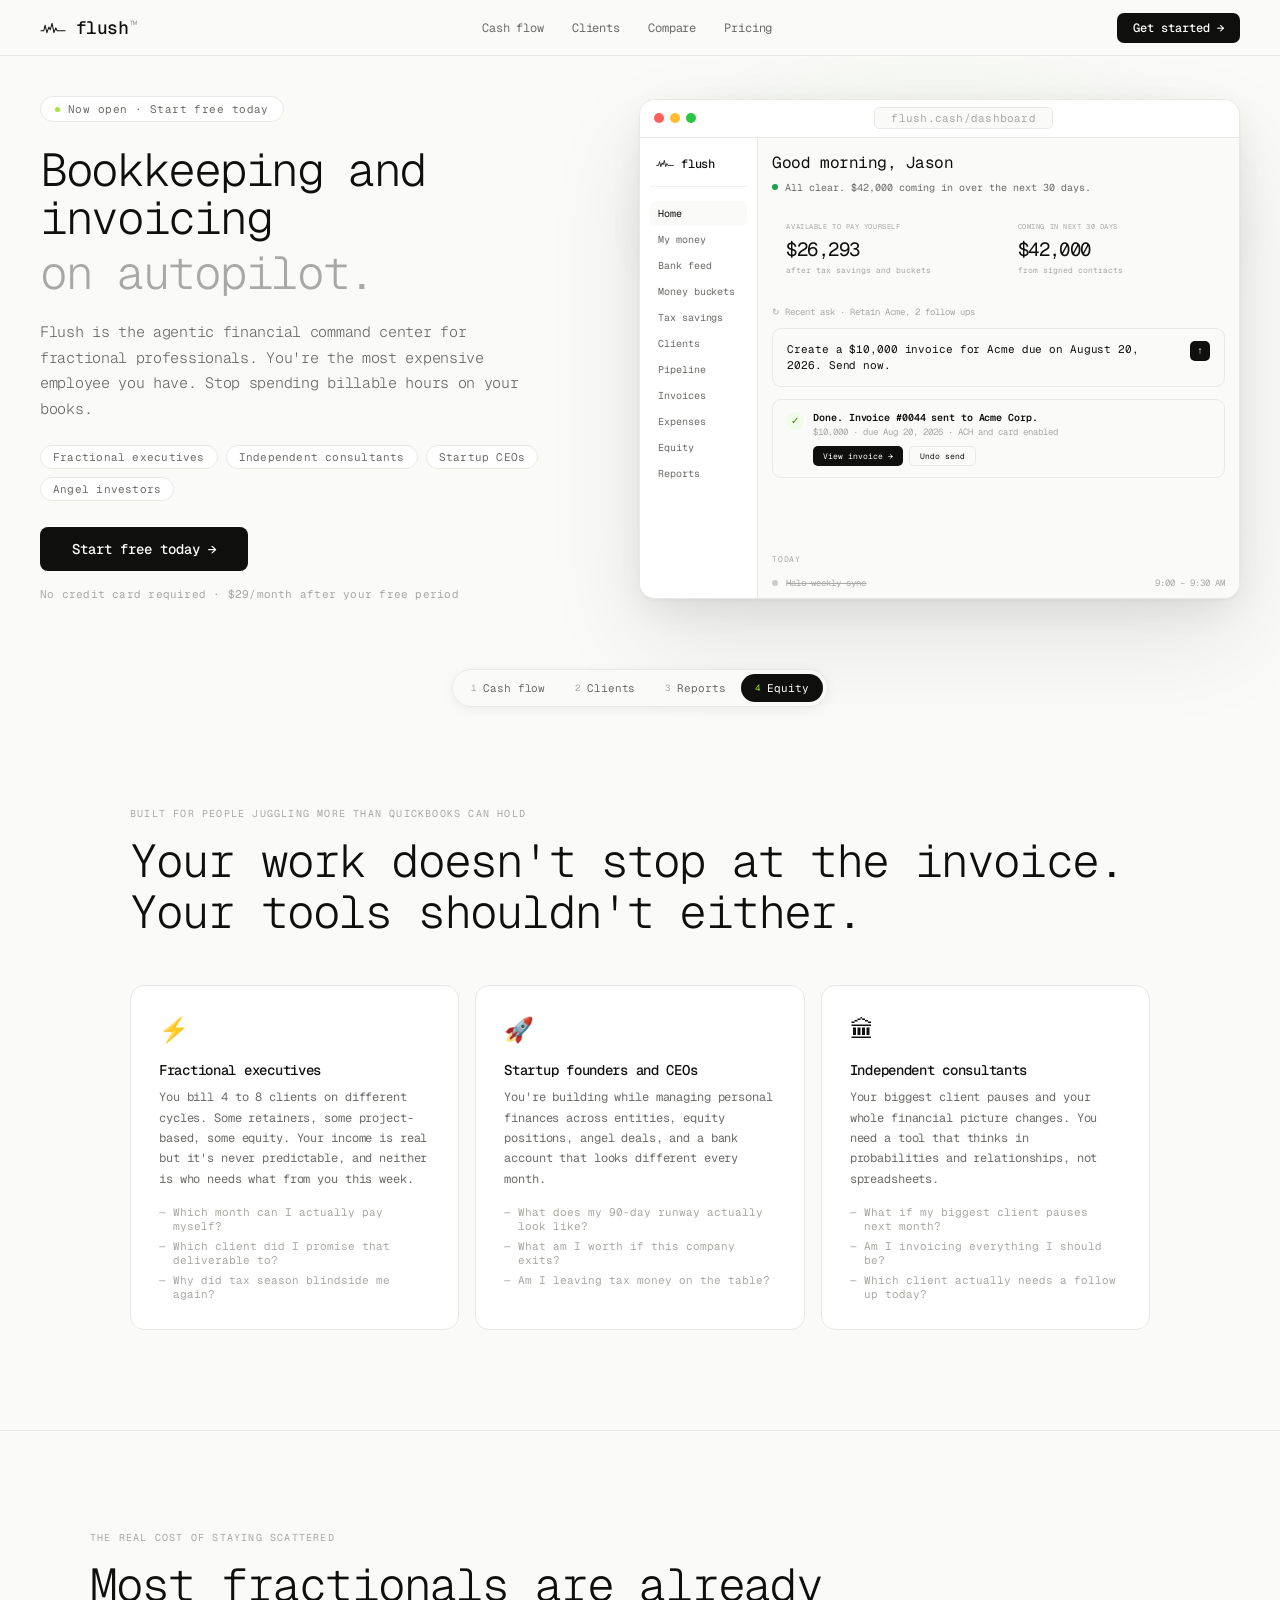
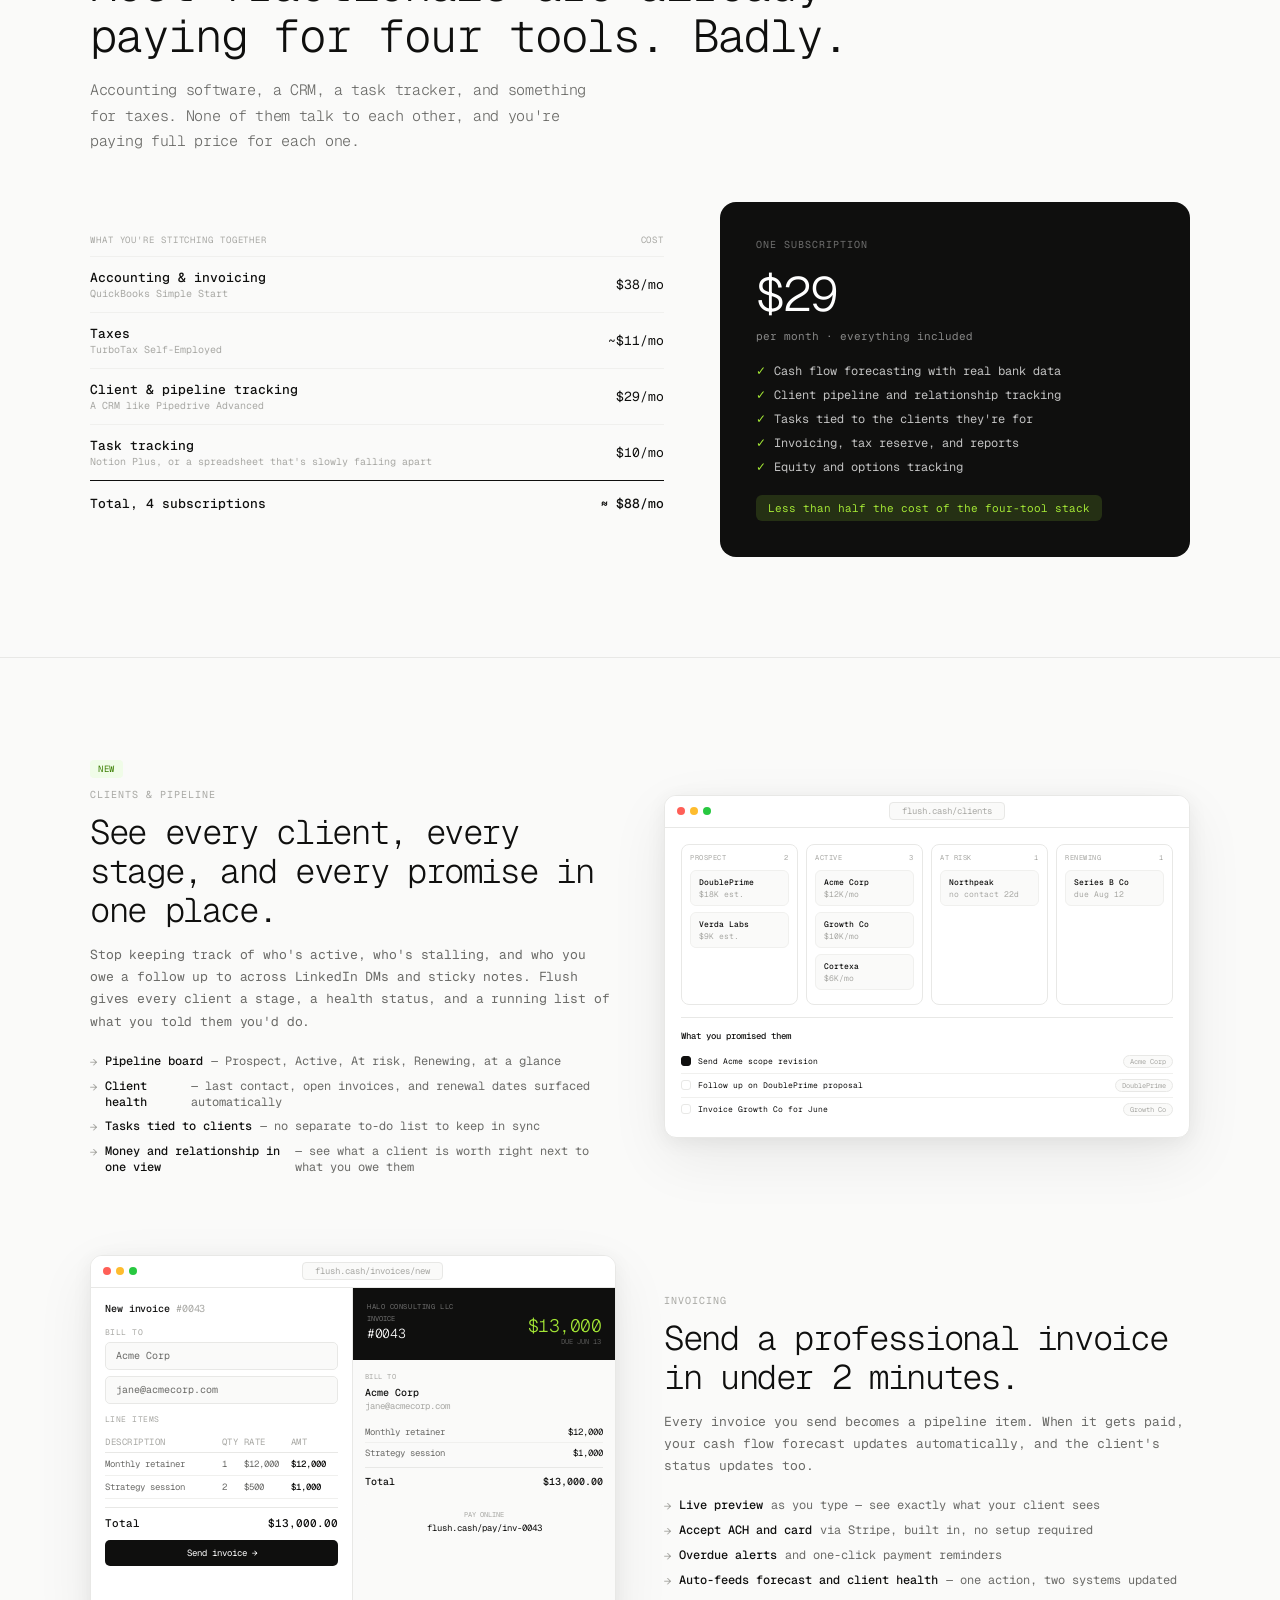
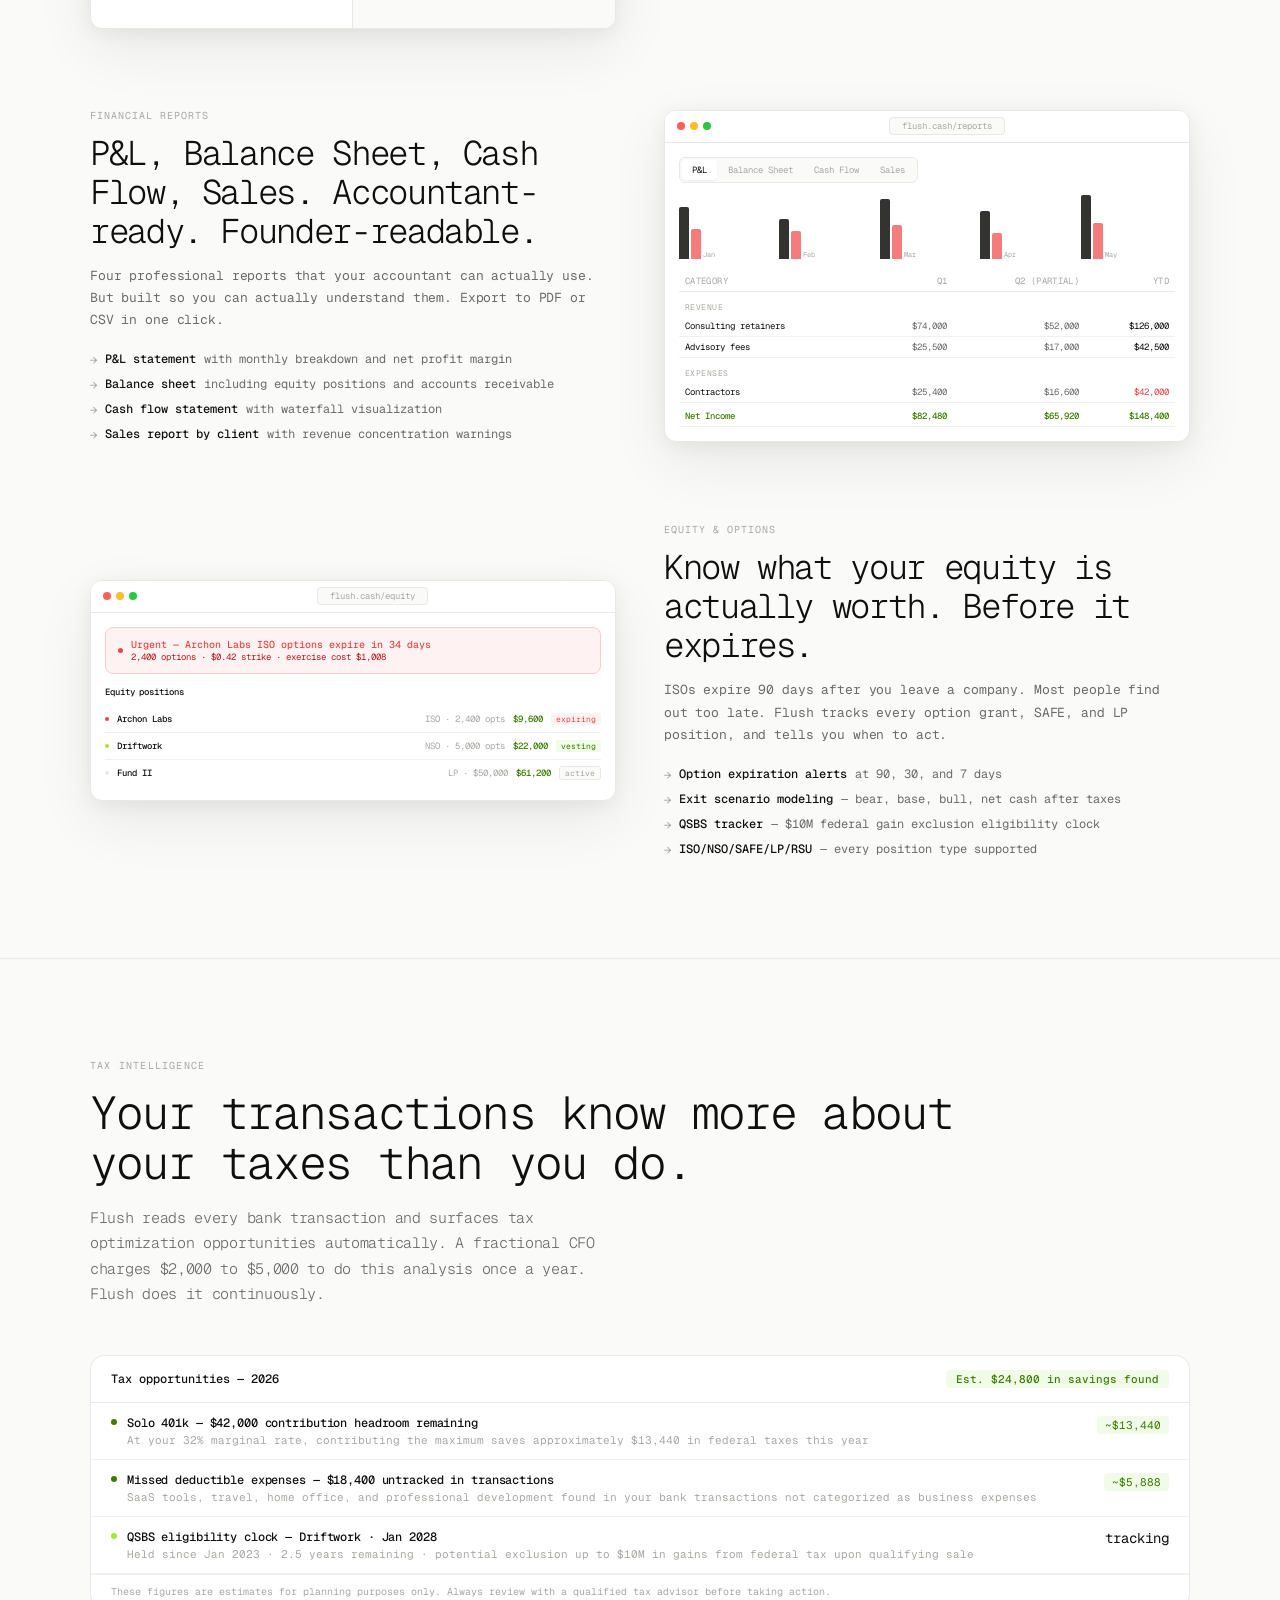
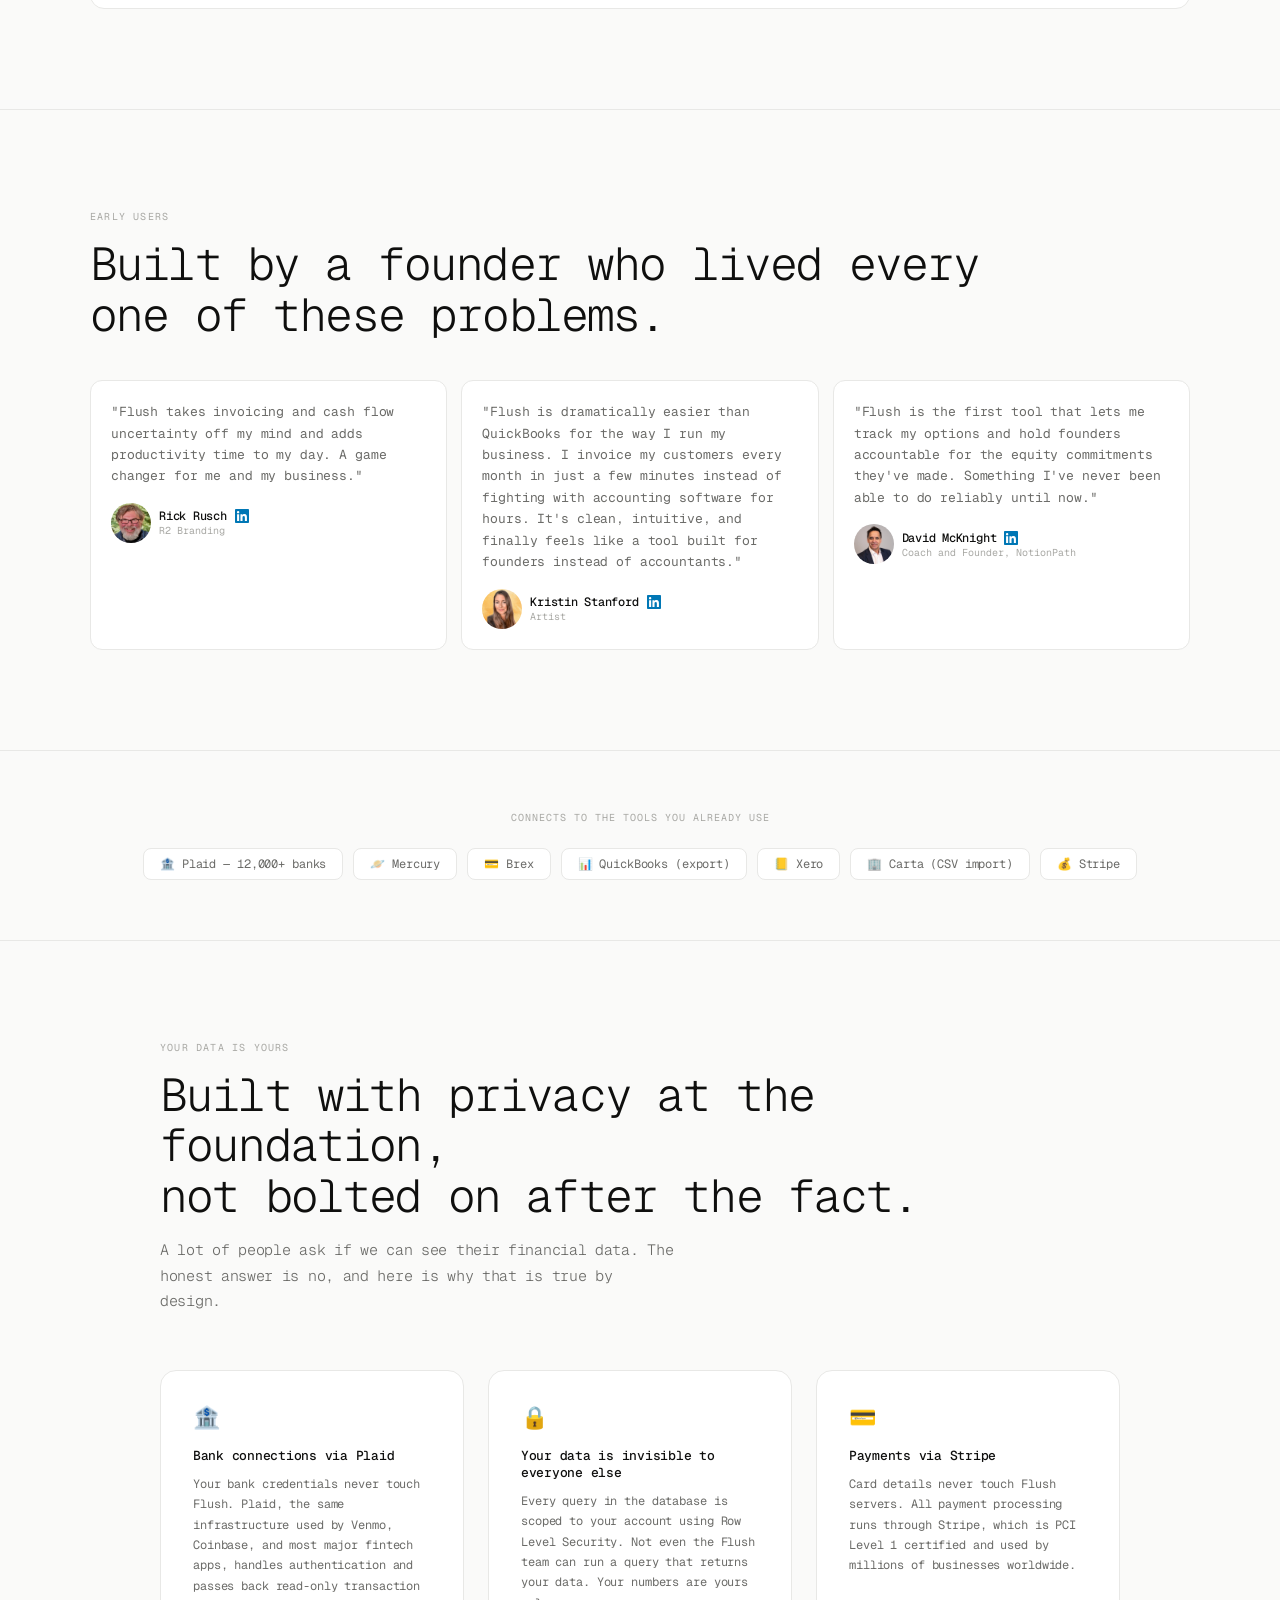
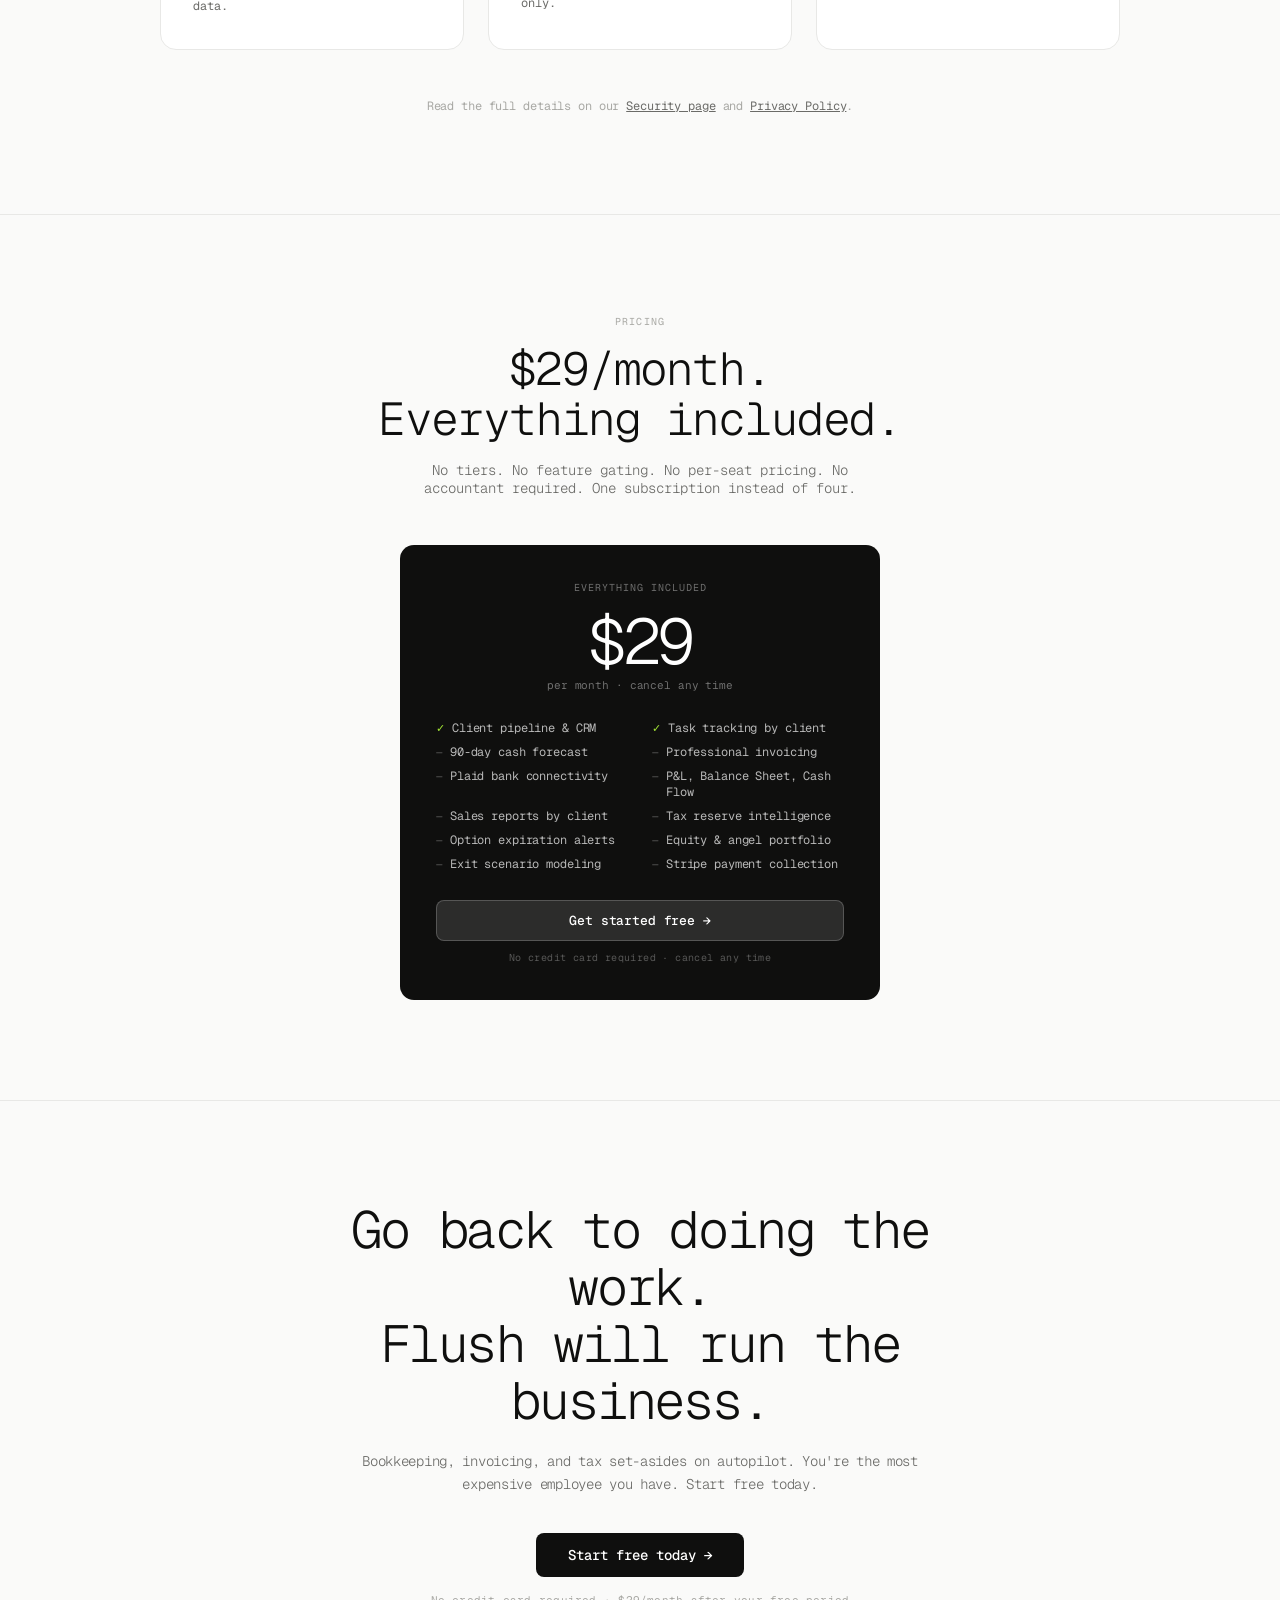
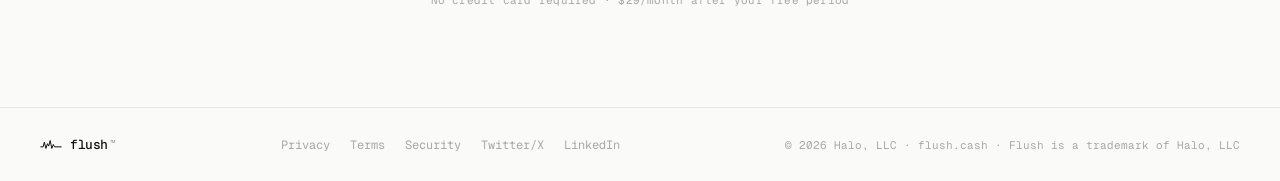
==== commit 2abd0be9: "Add files via upload" ====
--- a/index.html
+++ b/index.html
@@ -60,17 +60,18 @@
 .waitlist-btn{height:42px;padding:0 20px;border-radius:8px;border:none;background:var(--text-primary);color:#fff;font-family:var(--mono);font-size:12px;font-weight:500;cursor:pointer;white-space:nowrap;transition:background 0.15s}
 .waitlist-btn:hover{background:#2a2a28}
 .waitlist-note{font-size:11px;color:var(--text-tertiary);text-align:left;letter-spacing:0.02em}
+.cta-inner .waitlist-note{text-align:center}
 @keyframes pulse{0%,100%{opacity:1}50%{opacity:0.4}}
 @keyframes fadeUp{from{opacity:0;transform:translateY(10px)}to{opacity:1;transform:translateY(0)}}
 @keyframes panelFade{from{opacity:0;transform:translateY(6px)}to{opacity:1;transform:translateY(0)}}
 
 /* SECTION SCROLLSPY NAV (Attio-style numbered rail) */
-.rail-nav{position:sticky;top:64px;z-index:40;display:flex;justify-content:center;gap:4px;padding:10px 40px;margin:36px 0 0;flex-wrap:wrap}
-.rail-item{display:flex;align-items:center;gap:7px;padding:7px 14px;border-radius:20px;font-size:11px;color:var(--text-tertiary);text-decoration:none;border:1px solid transparent;transition:color 0.2s,border-color 0.2s,background 0.2s;letter-spacing:-0.01em}
+.rail-nav{position:sticky;top:66px;z-index:60;display:flex;justify-content:center;gap:2px;width:fit-content;margin:36px auto 0;padding:4px;background:rgba(250,250,249,0.92);backdrop-filter:blur(12px);-webkit-backdrop-filter:blur(12px);border:1px solid var(--border);border-radius:24px;box-shadow:0 2px 12px rgba(0,0,0,0.06)}
+.rail-item{display:flex;align-items:center;gap:7px;padding:7px 14px;border-radius:18px;font-size:11px;color:var(--text-secondary);text-decoration:none;transition:color 0.2s,background 0.2s;letter-spacing:-0.01em;white-space:nowrap}
 .rail-num{font-size:9px;color:var(--text-tertiary);font-variant-numeric:tabular-nums}
-.rail-item.active{color:var(--text-primary);background:var(--surface);border-color:var(--border)}
-.rail-item.active .rail-num{color:var(--accent-dark,#3a7d00)}
-.rail-item:hover{color:var(--text-primary)}
+.rail-item.active{color:#fff;background:var(--text-primary)}
+.rail-item.active .rail-num{color:var(--accent)}
+.rail-item:not(.active):hover{color:var(--text-primary)}
 @media (max-width:900px){.rail-nav{display:none}}
 
 /* SCREENSHOT FRAME */
